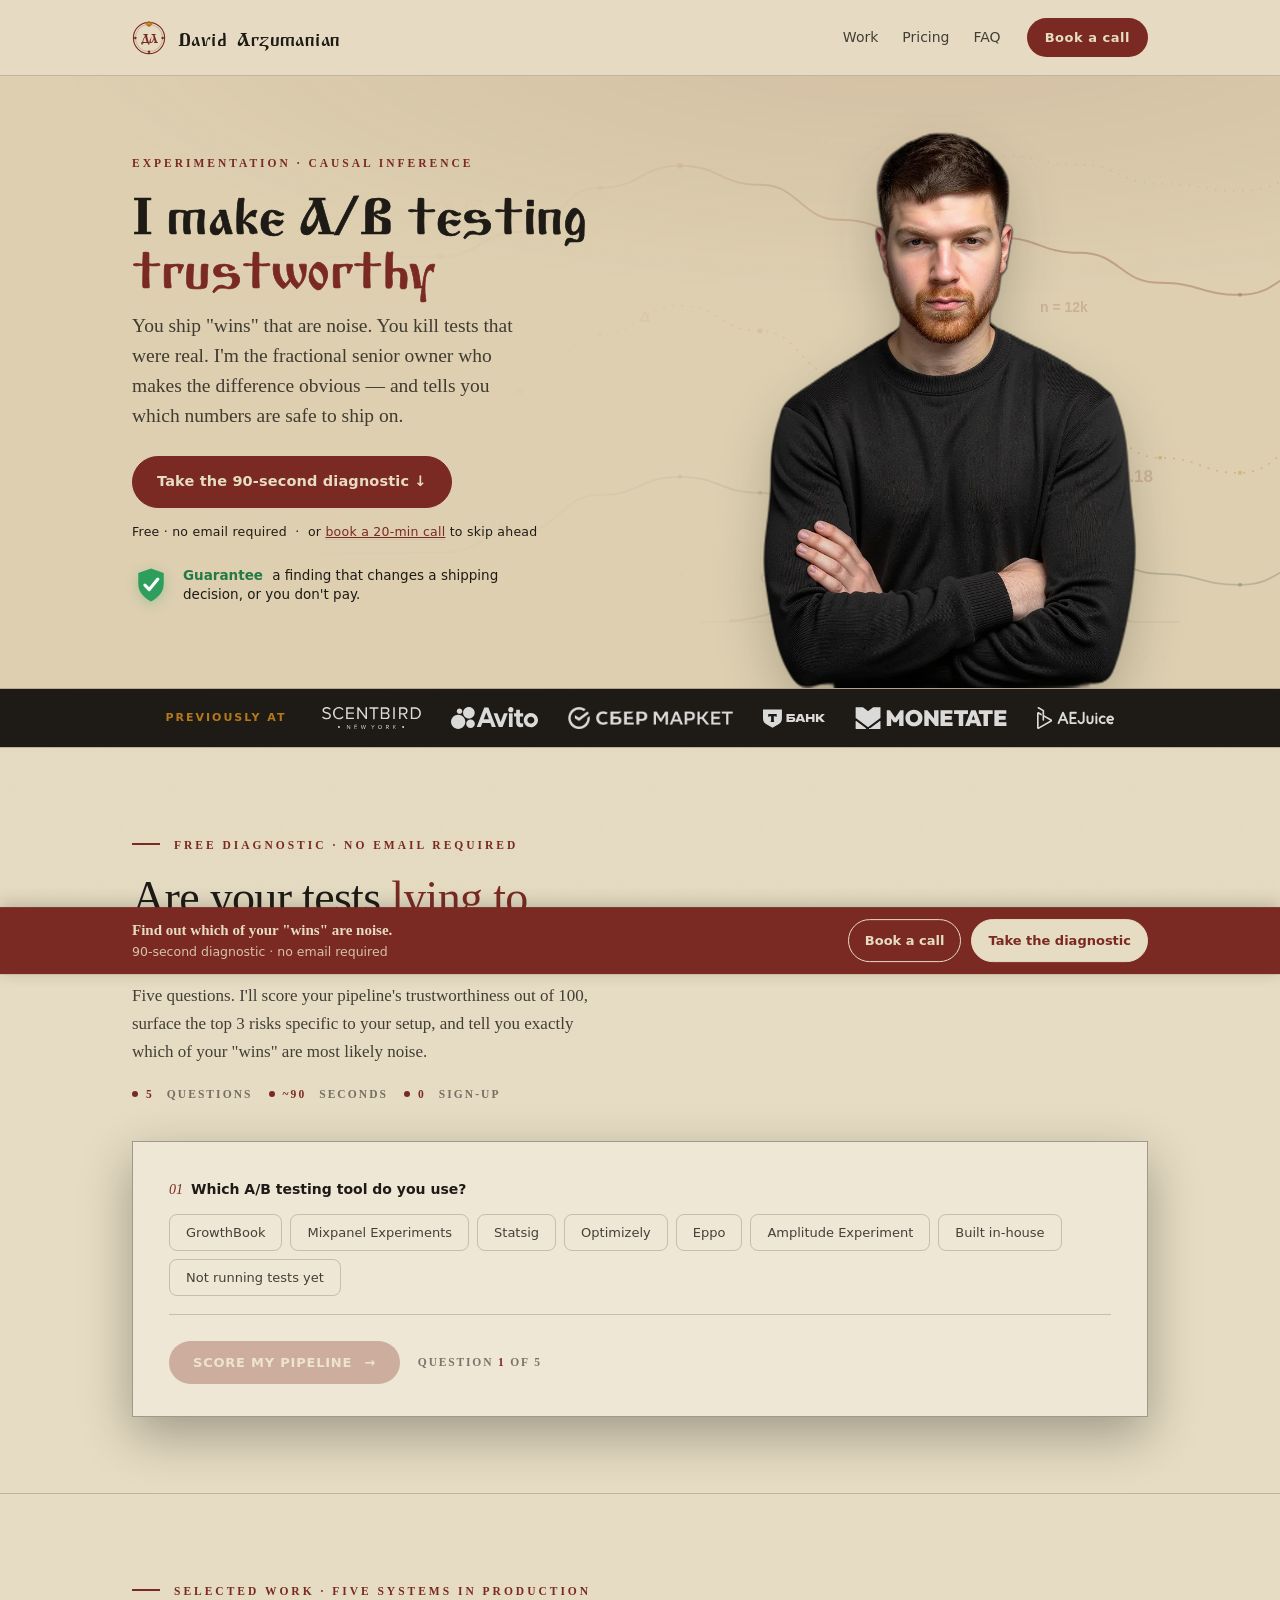
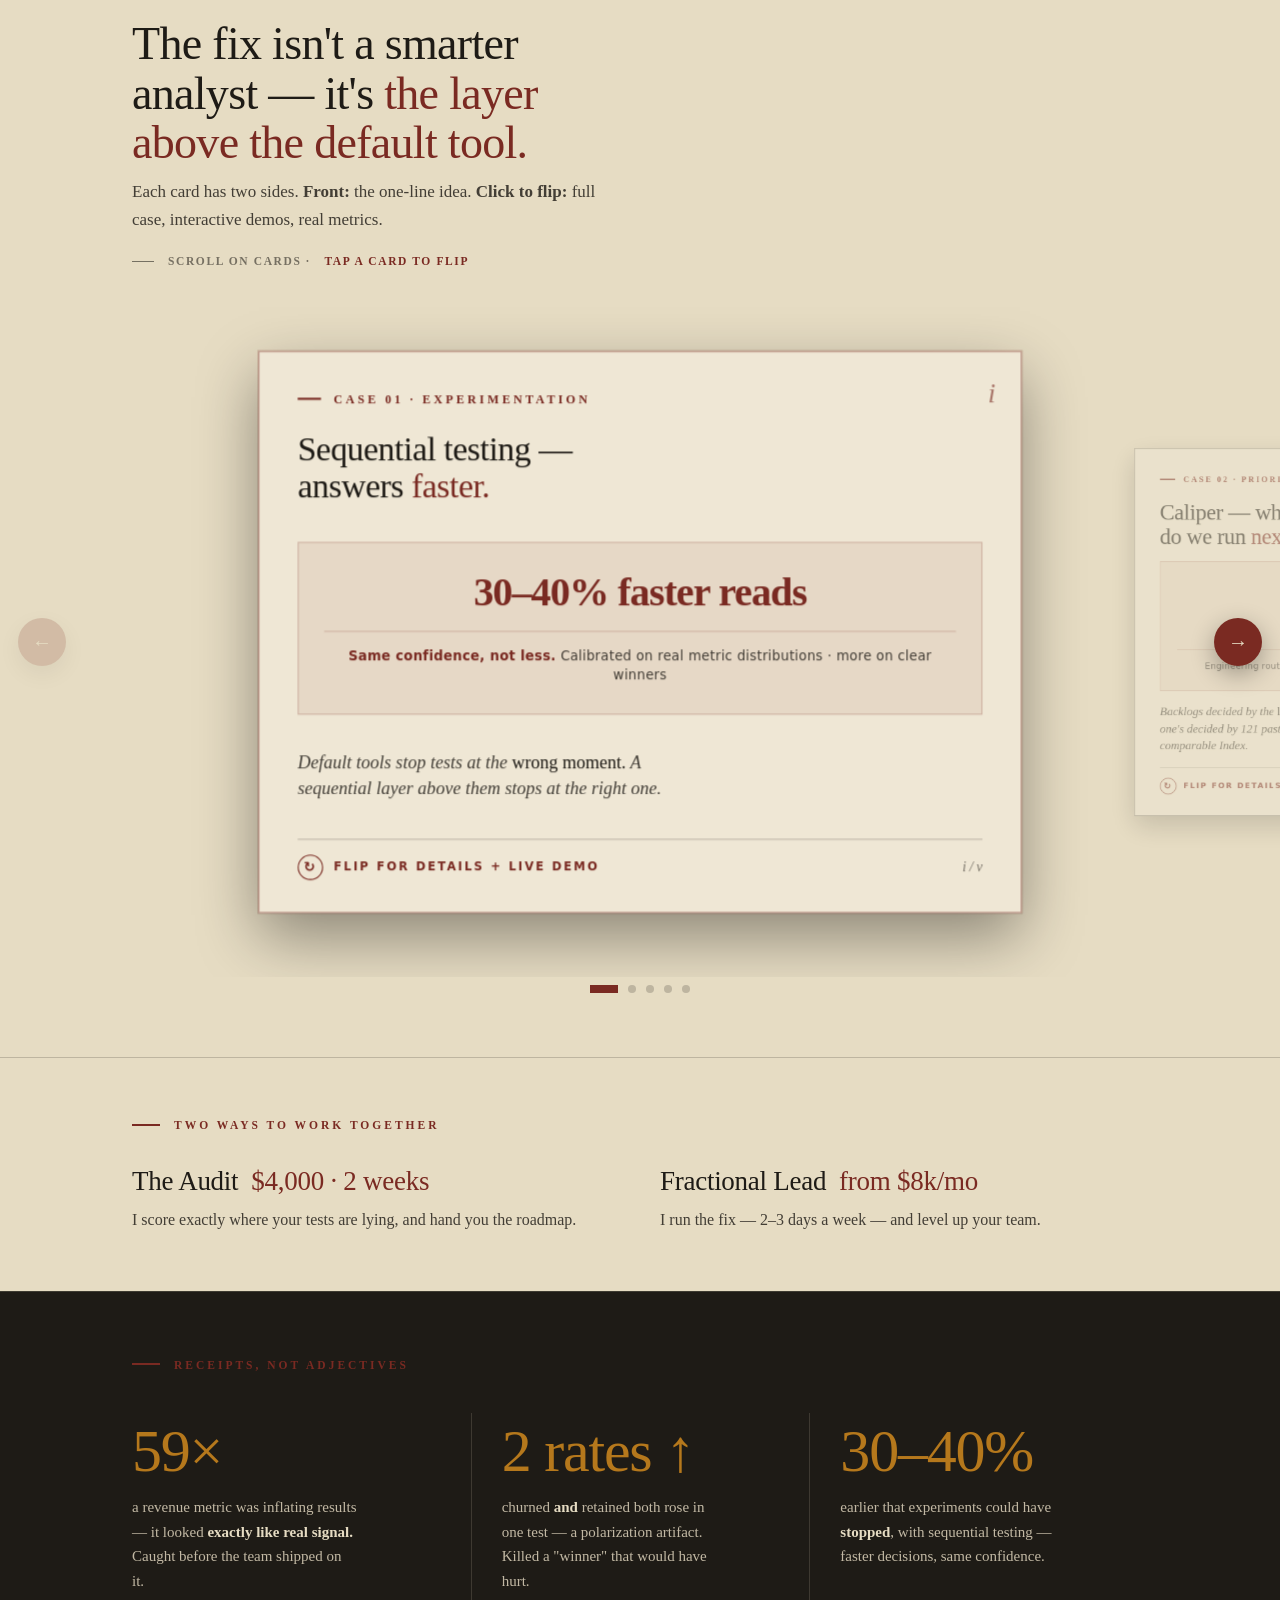
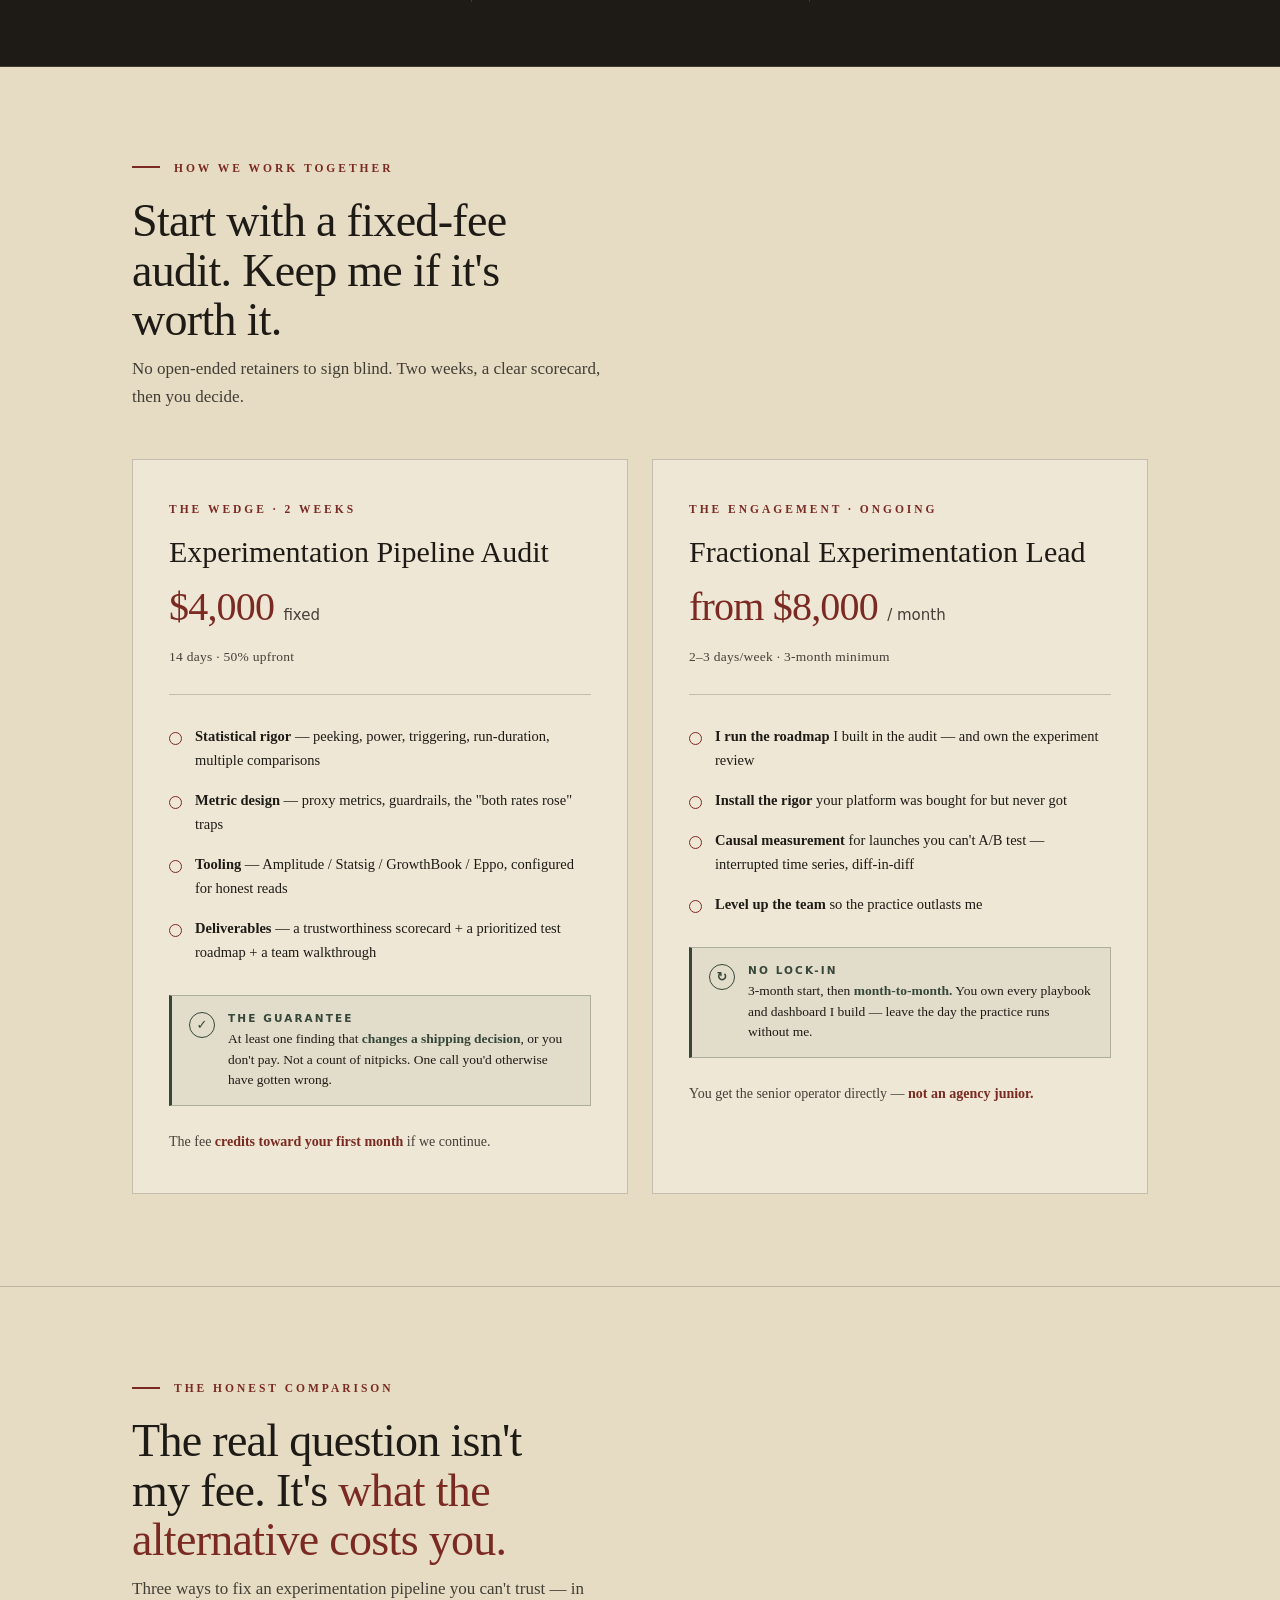
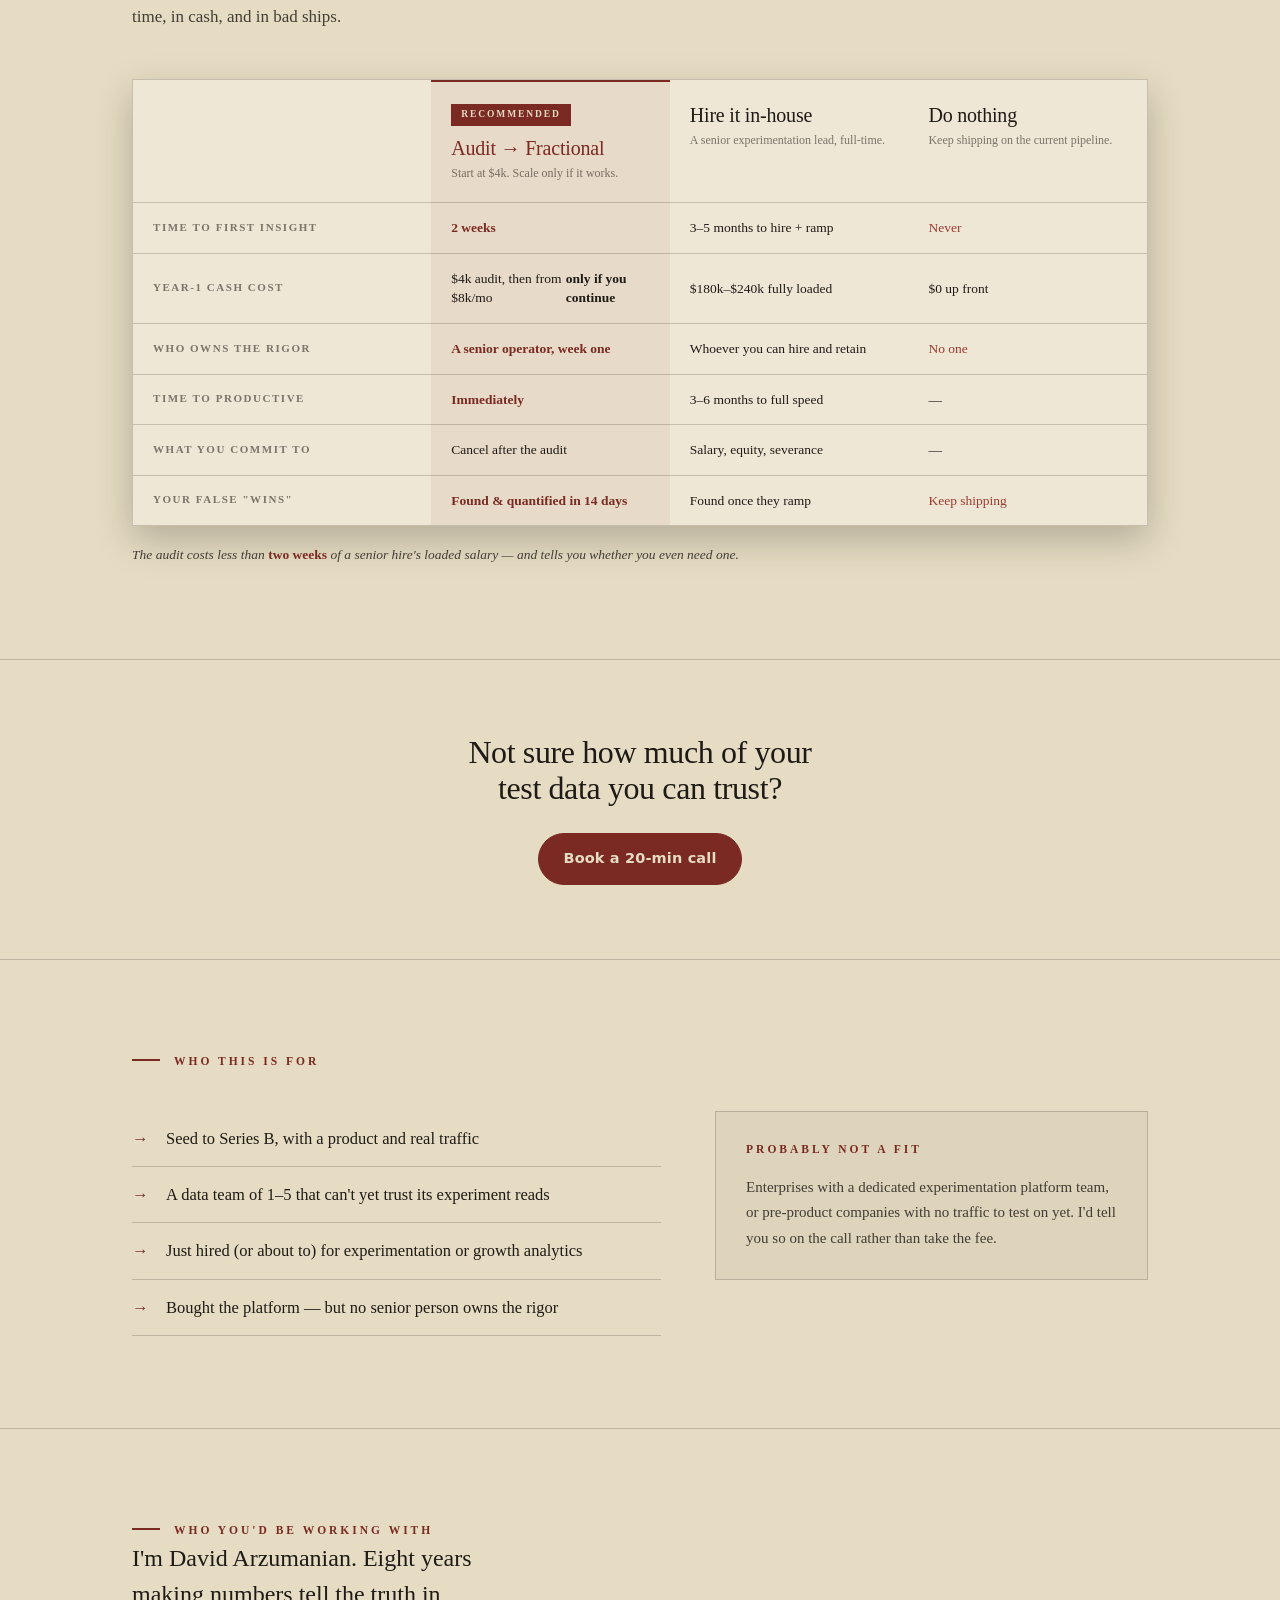
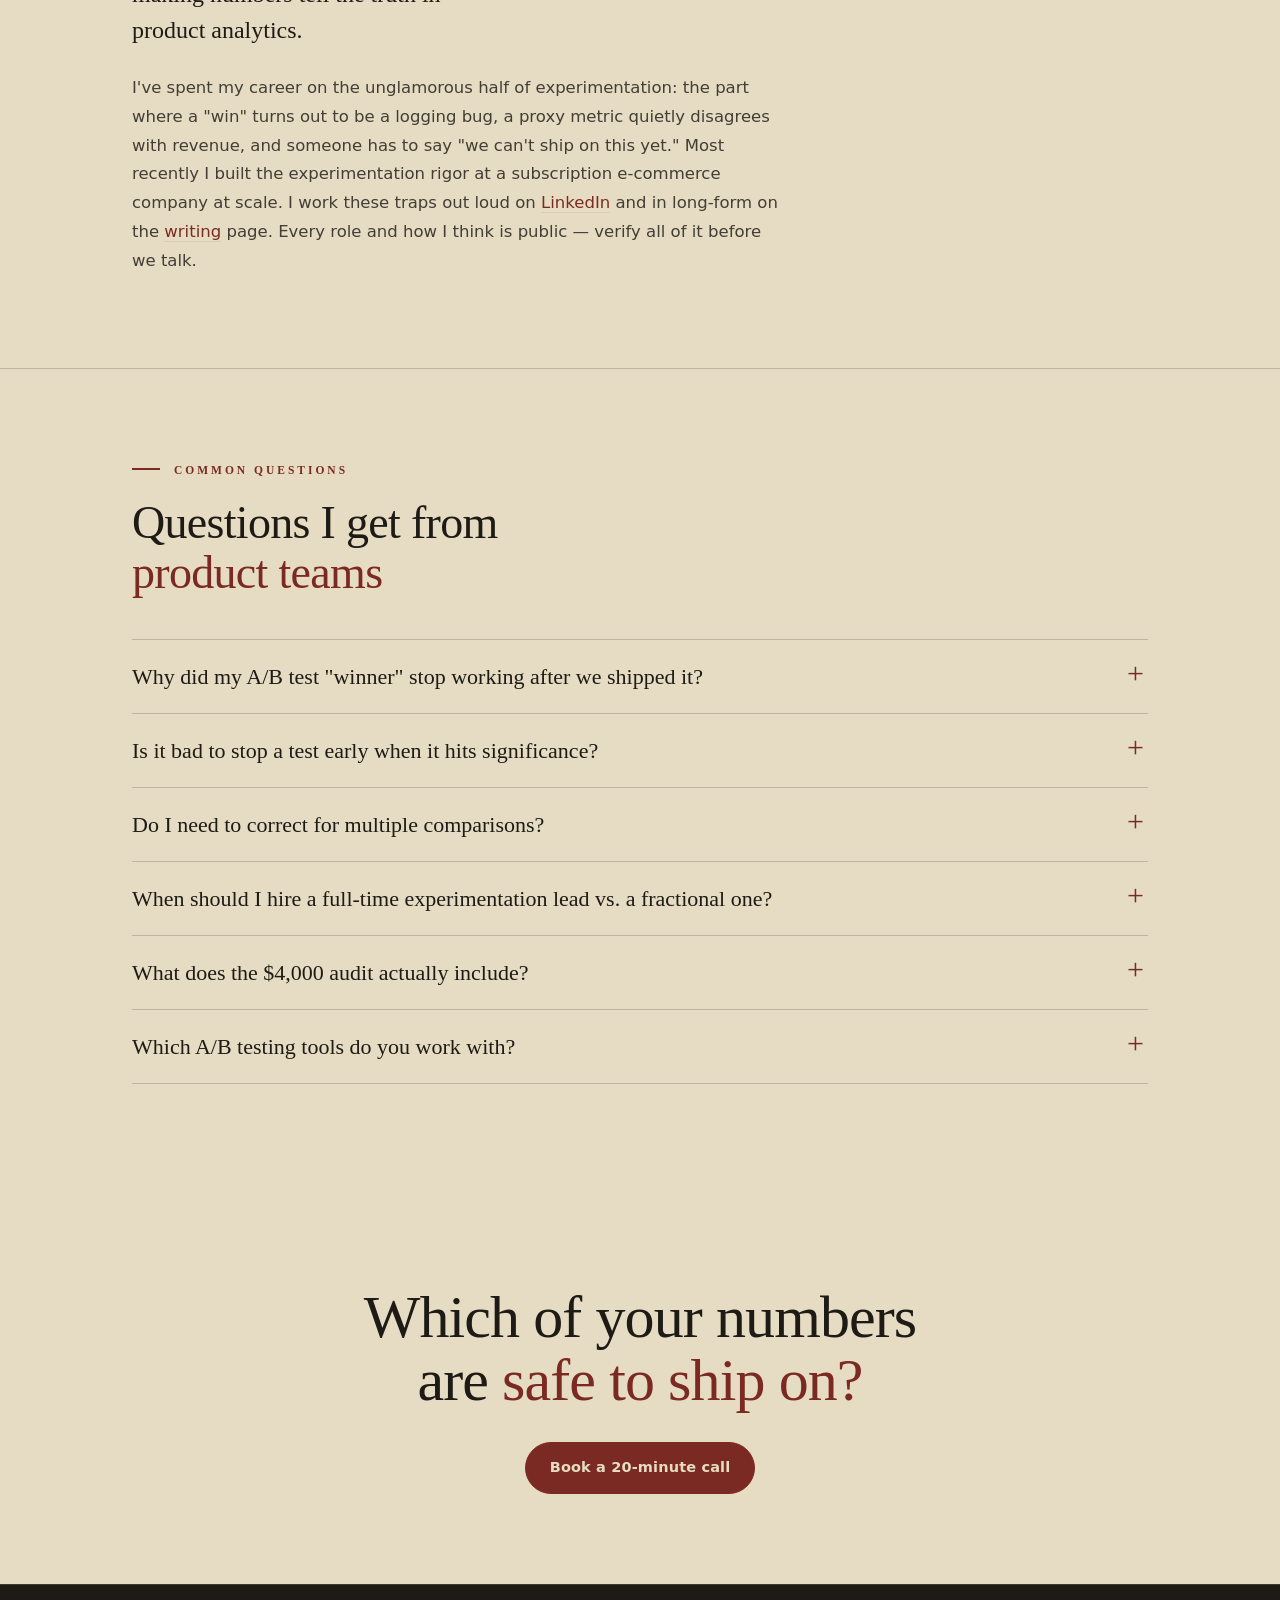
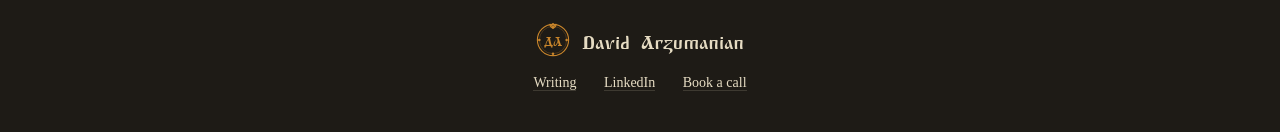
==== index.html @ 81a58731 "revise(hero): all 6 real company logos in the wall (Scentbird + AEJuice added, T-Bank cutout fixed) " ====
<!DOCTYPE html>
<html lang="en">
<head>
<meta charset="UTF-8">
<meta name="viewport" content="width=device-width, initial-scale=1.0">
<meta http-equiv="Content-Security-Policy" content="default-src 'self'; script-src 'self' 'unsafe-inline' https://assets.calendly.com; style-src 'self' 'unsafe-inline' https://fonts.googleapis.com https://assets.calendly.com; font-src 'self' https://fonts.gstatic.com; img-src 'self' data: https://assets.calendly.com; frame-src https://calendly.com https://assets.calendly.com; connect-src 'self' https://calendly.com https://*.calendly.com; base-uri 'self'; form-action 'self'">
<meta name="referrer" content="strict-origin-when-cross-origin">
<title>Experimentation & Causal Inference Lead — David Arzumanian</title>
<meta name="description" content="Fractional experimentation lead. I make A/B testing trustworthy for Seed–Series B product teams. Free 90-second pipeline diagnostic, $4k fixed-fee audit.">
<link rel="canonical" href="https://arzumaniandavid.com/">
<meta name="author" content="David Arzumanian">
<meta name="robots" content="index, follow, max-image-preview:large">
<meta name="keywords" content="fractional experimentation lead, A/B testing consultant, experimentation audit, causal inference, statistical rigor, peeking, sequential testing, Seed Series B">
<!-- Open Graph -->
<meta property="og:type" content="website">
<meta property="og:site_name" content="David Arzumanian">
<meta property="og:url" content="https://arzumaniandavid.com/">
<meta property="og:title" content="I make A/B testing trustworthy">
<meta property="og:description" content="Fractional experimentation and causal-inference lead for Seed–Series B teams. Free 90-second pipeline trustworthiness diagnostic, then a $4k fixed-fee audit.">
<meta property="og:image" content="https://arzumaniandavid.com/og-image.png">
<meta property="og:image:width" content="1200">
<meta property="og:image:height" content="630">
<meta property="og:image:alt" content="I make A/B testing trustworthy — David Arzumanian, fractional experimentation lead">
<!-- Twitter / X -->
<meta name="twitter:card" content="summary_large_image">
<meta name="twitter:title" content="I make A/B testing trustworthy">
<meta name="twitter:description" content="Fractional experimentation lead for Seed–Series B teams. Free 90-second diagnostic, $4k fixed-fee audit.">
<meta name="twitter:image" content="https://arzumaniandavid.com/og-image.png">
<!-- Structured data -->
<script type="application/ld+json">
{"@context":"https://schema.org","@type":"ProfessionalService","name":"David Arzumanian — Fractional Experimentation Lead","image":"https://arzumaniandavid.com/og-image.png","url":"https://arzumaniandavid.com/","description":"Fractional experimentation and causal-inference lead for Seed–Series B product teams. Makes A/B testing trustworthy: catches false wins, installs statistical rigor, speeds up decisions.","areaServed":"Remote, US time zones","founder":{"@type":"Person","name":"David Arzumanian","jobTitle":"Fractional Experimentation & Causal Inference Lead","url":"https://arzumaniandavid.com/","sameAs":["https://www.linkedin.com/in/dkarzumanian"]},"makesOffer":[{"@type":"Offer","name":"Experimentation Pipeline Audit","priceCurrency":"USD","price":"4000"},{"@type":"Offer","name":"Fractional Experimentation Lead","priceCurrency":"USD","price":"8000"}]}
</script>
<link rel="icon" type="image/svg+xml" href="/favicon.svg">
<link rel="icon" type="image/png" sizes="32x32" href="/favicon-32.png">
<link rel="apple-touch-icon" sizes="180x180" href="/apple-touch-icon.png">
<link rel="stylesheet" href="https://assets.calendly.com/assets/external/widget.css">
<link rel="preconnect" href="https://fonts.googleapis.com">
<link rel="preconnect" href="https://fonts.gstatic.com" crossorigin>
<link href="https://fonts.googleapis.com/css2?family=Ruslan+Display&family=PT+Serif:ital,wght@0,400;0,700;1,400;1,700&family=Inter:wght@400;500;600;700;800&display=swap" rel="stylesheet">
<!-- Display face = Ruslan Display (hero H1 + ДА mark only). Swap to Kazimir here when the Adobe kit lands. -->
<!-- ADOBE-FONTS-KIT -->

<style>
  /* Slavic display face for hero H1 + ДА mark — self-hosted (place the file at /fonts/) */
  @font-face{
    font-family:'Cyrillic Old';
    src:url('/fonts/cyrillic-old.woff2') format('woff2'),
        url('/fonts/cyrillic-old.otf') format('opentype');
    font-weight:400;font-style:normal;font-display:swap;
  }
  :root{
    /* ── Natural-dye brand tokens (Phase 1) ───────────────────────── */
    --parchment:#E6DCC3;   /* page bg (flax/linen) */
    --parchment-deep:#DDCFB0;
    --panel:#EFE7D5;       /* card surface */
    --oxblood:#7A2A22;     /* primary accent: CTAs, mark, emphasis */
    --iron:#1E1B16;        /* body text, dark sections */
    --ochre:#B5781C;       /* secondary highlight, big numbers, krin */
    --pine:#36473A;        /* positives: guarantee, ✓ lists */
    --line:rgba(30,27,22,.2);
    --line-strong:rgba(30,27,22,.38);
    --oxblood-soft:rgba(122,42,34,.08);

    /* ── Legacy vars remapped onto natural-dye (Phase 4). Default context is LIGHT
         (parchment page, panel cards, oxblood accent); dark bands (.proof, footer)
         re-override these locally below. ── */
    --burgundy:var(--parchment); --burgundy-2:var(--panel); --burgundy-3:var(--parchment-deep);
    --cream:var(--iron); --gold:var(--oxblood);
    --cream-dim:rgba(30,27,22,.82); --cream-meta:rgba(30,27,22,.56); --cream-faint:var(--line); --cream-soft:var(--line-strong);
    --gold-dim:var(--oxblood-soft);
    /* Type system: --display = the distinctive Slavic display face for hero H1 + ДА mark ONLY */
    --display:'Cyrillic Old','Ruslan Display','PT Serif',Georgia,serif;
    --serif:'PT Serif',Georgia,serif; --sans:'Inter',system-ui,sans-serif;
    --ease:cubic-bezier(.22,1,.36,1);
  }
  *{margin:0;padding:0;box-sizing:border-box}
  html{scroll-behavior:smooth}
  body{background:var(--parchment); color:var(--iron); font-family:var(--serif); -webkit-font-smoothing:antialiased; line-height:1.65; overflow-x:hidden;}
  /* paper grain — single inline data-URI, ~5% multiply, fixed (Phase 4) */
  body::before{content:""; position:fixed; inset:0; pointer-events:none; z-index:0; opacity:.05; mix-blend-mode:multiply;
    background-image:url("data:image/svg+xml,%3Csvg xmlns='http://www.w3.org/2000/svg' width='160' height='160'%3E%3Cfilter id='n'%3E%3CfeTurbulence type='fractalNoise' baseFrequency='0.85' numOctaves='2' stitchTiles='stitch'/%3E%3C/filter%3E%3Crect width='100%25' height='100%25' filter='url(%23n)'/%3E%3C/svg%3E");}
  .wrap{max-width:1080px;margin:0 auto;padding:0 32px;position:relative;z-index:2}
  .eyebrow{font-size:11.5px;font-weight:600;letter-spacing:.26em;text-transform:uppercase;color:var(--oxblood)}
  .eyebrow .bar{display:inline-block;width:28px;height:2px;background:var(--oxblood);vertical-align:middle;margin-right:14px;transform:translateY(-2px)}
  .gold{color:var(--gold)}
  .serif{font-family:var(--serif)}
  /* pletenka divider: centered ornament between two hairlines (accent only) */
  .ornline{display:flex;align-items:center;justify-content:center;gap:14px;margin:0 auto 30px;color:var(--oxblood)}
  .ornline .l{height:1px;width:56px;background:var(--line-strong)}

  /* ── ДА monogram (one mark: nav · hero · footer) ─────────────────
     ring + krin/pletenka are SVG; the ДА is webfont text layered on top.
     Per-instance ink via --logo-ink / --logo-krin (oxblood on light, ochre on dark). */
  .logo{position:relative;display:inline-block;width:var(--logo,34px);height:var(--logo,34px);flex:none}
  .logo svg{position:absolute;inset:0;width:100%;height:100%}
  .logo__glyph{position:absolute;inset:0;display:flex;align-items:center;justify-content:center;
    font-family:var(--display);font-weight:500;color:var(--logo-ink,#7A2A22);
    font-size:calc(var(--logo,34px) * .40);letter-spacing:-.04em;line-height:1;padding-top:.04em}

  header{position:sticky;top:0;z-index:30;backdrop-filter:blur(8px);background:linear-gradient(var(--burgundy),rgba(30,27,22,.78));border-bottom:1px solid var(--cream-faint)}
  .nav{max-width:1080px;margin:0 auto;padding:18px 32px;display:flex;align-items:center;justify-content:space-between}
  .mark{display:flex;align-items:center;gap:12px;font-family:var(--display);font-weight:400;font-size:20px;letter-spacing:.02em}
  .nav-right{display:flex;align-items:center;gap:26px}
  .nav-links{display:flex;align-items:center;gap:24px}
  .nav-links a{font-family:var(--sans);font-size:14px;font-weight:500;color:var(--iron);opacity:.82;text-decoration:none;transition:opacity .2s ease, color .2s ease}
  .nav-links a:hover{opacity:1;color:var(--oxblood)}
  .nav a.cta-mini{font-family:var(--sans);font-size:13px;font-weight:600;letter-spacing:.04em;color:var(--parchment);background:var(--oxblood);padding:9px 18px;border-radius:999px;text-decoration:none;transition:transform .2s ease, box-shadow .2s ease}
  .nav a.cta-mini:hover{transform:translateY(-1px);box-shadow:0 6px 22px rgba(122,42,34,.28)}

  /* hero — left-aligned copy + portrait at right (revision) */
  .hero{padding:52px 0 0;position:relative;z-index:1}
  .hero-grid{display:grid;grid-template-columns:1.32fr .9fr;gap:40px;align-items:stretch;min-height:540px}
  .hero-copy{text-align:left;align-self:center;padding:6px 0 56px}
  .hero h1{font-family:var(--display);font-weight:400;font-size:clamp(34px,4.6vw,54px);line-height:1.0;letter-spacing:.01em;margin:10px 0 0;-webkit-text-stroke:.7px currentColor}
  .hero h1 em{font-style:normal;color:var(--oxblood)}
  .hero .lead{font-size:clamp(17px,1.6vw,19.5px);max-width:42ch;margin:20px 0 24px;color:var(--cream-dim);font-weight:400;line-height:1.55}
  .hero .lead b{color:var(--iron);font-weight:600}
  .hero .ornline{justify-content:flex-start;margin:0 0 24px}
  .cta-row{display:flex;flex-wrap:wrap;gap:14px;margin:0;justify-content:flex-start}
  /* portrait at right — cutout over an abstract data-flow backdrop, grounded by a base shadow (no frame) */
  .hero-portrait{position:relative;align-self:end;display:flex;justify-content:center;align-items:flex-end}
  /* analytical motif spanning the hero — faint behind the text, fading IN toward the portrait;
     soft top/bottom fade so it dissolves into the band (no hard edges) */
  .hero-art{position:absolute;inset:0;width:100%;height:100%;z-index:0;pointer-events:none;opacity:.5;
    -webkit-mask-image:linear-gradient(to right, transparent 16%, rgba(0,0,0,.10) 46%, #000 80%), linear-gradient(to bottom, transparent 0%, #000 18%, #000 82%, transparent 100%);
    -webkit-mask-composite:source-in;
    mask-image:linear-gradient(to right, transparent 16%, rgba(0,0,0,.10) 46%, #000 80%), linear-gradient(to bottom, transparent 0%, #000 18%, #000 82%, transparent 100%);
    mask-composite:intersect}
  .hero-portrait picture{position:relative;z-index:1;display:block}
  .hero-portrait img{display:block;width:100%;max-width:380px;height:auto;filter:drop-shadow(0 24px 26px rgba(30,27,22,.22))}
  /* rounded buttons (revision: rounded reads friendlier than square) */
  .btn{display:inline-flex;align-items:center;gap:8px;font-family:var(--sans);font-weight:600;font-size:14.5px;letter-spacing:.01em;text-decoration:none;padding:13px 24px;border:1.5px solid var(--oxblood);border-radius:999px;transition:transform .2s ease, box-shadow .2s ease, background .2s ease}
  .btn-primary{background:var(--oxblood);color:var(--parchment)}
  .btn-primary:hover{transform:translateY(-2px);background:#681F18;box-shadow:0 10px 28px rgba(122,42,34,.26)}
  .btn-ghost{background:transparent;color:var(--oxblood)}
  .btn-ghost:hover{background:var(--oxblood-soft)}
  /* hero microcopy + risk-reversal guarantee badge */
  .micro{font-family:var(--sans);font-size:12.5px;letter-spacing:.02em;color:var(--iron);opacity:.66;margin-top:14px}
  .micro a{color:var(--oxblood);border-bottom:1px solid var(--oxblood-soft)}
  .micro a:hover{border-color:var(--oxblood)}
  /* risk-reversal guarantee — a simple green shield "seal" beside the copy (positive vibe) */
  .guarantee{display:inline-flex;align-items:center;gap:13px;margin-top:24px;font-family:var(--sans);font-size:13.5px;line-height:1.42;color:var(--iron);max-width:46ch}
  .guarantee .shield{flex:none;width:38px;height:38px;display:grid;place-items:center;filter:drop-shadow(0 3px 6px rgba(46,158,92,.30))}
  .guarantee .shield svg{width:38px;height:38px;display:block}
  .guarantee .guarantee-txt b{color:#247A45;font-weight:700;margin-right:5px}
  /* "previously at" logo strip — companies David has worked for, one line on the dark band */
  .proofstrip{background:var(--iron);color:var(--parchment);padding:18px 0;position:relative;z-index:1}
  .proofstrip .wrap{max-width:1240px;display:flex;flex-wrap:nowrap;gap:0 30px;align-items:center;justify-content:center}
  .pl-label{font-family:var(--sans);font-size:11px;font-weight:600;letter-spacing:.18em;text-transform:uppercase;color:var(--ochre);white-space:nowrap;margin-right:6px}
  .pl-logo{height:22px;width:auto;flex:none;filter:brightness(0) invert(1);opacity:.84}
  .pl-wordmark{font-family:var(--serif);font-size:19px;font-weight:700;color:rgba(230,220,195,.86);letter-spacing:.005em;white-space:nowrap}
  /* sticky CTA bar — slides up after ~620px; ghost text MUST stay parchment */
  .stickybar{position:fixed;left:0;right:0;bottom:0;z-index:60;background:var(--oxblood);color:var(--parchment);box-shadow:0 -3px 16px rgba(30,27,22,.22);transform:translateY(110%);transition:transform .3s ease}
  .stickybar.show{transform:translateY(0)}
  .stickybar .wrap{display:flex;align-items:center;justify-content:space-between;gap:14px;padding-top:11px;padding-bottom:11px}
  .stickybar .msg{font-family:var(--serif);font-size:15px;font-weight:700;color:var(--parchment)}
  .stickybar .msg span{font-family:var(--sans);font-weight:400;font-size:12.5px;opacity:.85;display:block}
  .stickybar .acts{display:flex;gap:10px;flex:none}
  .stickybar .acts a{font-family:var(--sans);font-size:13px;font-weight:600;padding:10px 16px;border-radius:999px;border:1.5px solid var(--parchment);color:var(--parchment);white-space:nowrap;text-decoration:none}
  .stickybar .acts a.solid{background:var(--parchment);color:var(--oxblood)}
  .avail{font-size:13.5px;color:var(--cream-dim);letter-spacing:.02em}
  .avail .dot{display:inline-block;width:7px;height:7px;border-radius:50%;background:var(--oxblood);margin-right:9px;box-shadow:0 0 0 0 rgba(122,42,34,.6);animation:pulse 2.6s infinite}
  @keyframes pulse{0%{box-shadow:0 0 0 0 rgba(122,42,34,.5)}70%{box-shadow:0 0 0 8px rgba(122,42,34,0)}100%{box-shadow:0 0 0 0 rgba(122,42,34,0)}}

  /* DIAGNOSTIC */
  .diagnostic{padding:88px 0 76px;border-top:1px solid var(--cream-faint);position:relative}
  .diag-meta{margin-top:18px;display:inline-flex;align-items:center;gap:16px;font-size:11.5px;letter-spacing:.18em;text-transform:uppercase;color:var(--cream-meta);font-weight:600}
  .diag-meta span{display:inline-flex;align-items:center;gap:8px}
  .diag-meta span::before{content:"";display:inline-block;width:6px;height:6px;border-radius:50%;background:var(--gold)}
  .diag-meta strong{color:var(--gold);font-weight:700}
  .diag-panel{margin-top:36px;background:var(--burgundy-2);border:1.5px solid var(--cream-soft);border-radius:0;padding:32px 36px;box-shadow:0 18px 48px rgba(0,0,0,.30)}
  .diag-q{
    overflow:hidden; max-height:0; opacity:0; padding:0;
    border-bottom:1px solid transparent;
    transition: max-height .55s cubic-bezier(.22,1,.36,1),
                opacity .4s ease .12s,
                padding .55s cubic-bezier(.22,1,.36,1),
                border-color .55s ease;
  }
  .diag-q.is-visible{
    max-height:640px; opacity:1; padding:18px 0;
    border-bottom-color:var(--cream-faint);
  }
  .diag-q.is-visible:first-child{padding-top:6px}
  .diag-q.is-visible:last-of-type{border-bottom-color:transparent}

  /* Collapsed state — after answer, question shrinks to compact 1-row summary */
  .diag-q-collapsed{display:none}
  .diag-q.is-answered .diag-q-label,
  .diag-q.is-answered .diag-options,
  .diag-q.is-answered .diag-slider-wrap{display:none}
  .diag-q.is-answered .diag-q-collapsed{
    display:flex; align-items:center; gap:14px;
  }
  .diag-q.is-visible.is-answered{
    max-height:80px; padding:14px 0;
    transition: max-height .55s cubic-bezier(.22,1,.36,1),
                padding .55s cubic-bezier(.22,1,.36,1),
                border-color .55s ease;
  }
  .diag-q-collapsed-num{
    color:var(--gold); font-family:var(--serif); font-style:italic;
    font-weight:500; font-size:17px; letter-spacing:-.01em;
    flex-shrink:0;
  }
  .diag-q-collapsed-label{
    color:var(--cream-dim); font-size:13.5px; font-weight:500;
    flex-shrink:0;
  }
  .diag-q-collapsed-val{
    margin-left:auto; color:var(--cream); font-weight:600; font-size:13px;
    padding:5px 12px;
    background:rgba(122,42,34,.10);
    border:1px solid rgba(122,42,34,.22);
    border-radius:0;
    line-height:1.4;
  }
  .diag-q-collapsed-change{
    font-family:var(--sans); font-size:10px; font-weight:600;
    letter-spacing:.14em; text-transform:uppercase;
    background:transparent; border:0; padding:5px 0;
    color:var(--cream-meta); cursor:pointer;
    border-bottom:1px solid transparent;
    transition:color .2s, border-color .2s;
    flex-shrink:0;
  }
  .diag-q-collapsed-change:hover{
    color:var(--gold); border-bottom-color:var(--gold);
  }
  .diag-q-label{font-family:var(--sans);font-size:14px;font-weight:600;color:var(--cream);margin-bottom:14px;line-height:1.4}
  .diag-q-label .num{color:var(--gold);font-family:var(--serif);font-style:italic;font-weight:500;margin-right:8px}
  .diag-options{display:flex;flex-wrap:wrap;gap:8px}
  .diag-options-stacked{flex-direction:column;gap:8px}
  .diag-opt{background:transparent;border:1.5px solid var(--cream-faint);color:var(--cream-dim);padding:10px 16px;border-radius:8px;font-family:var(--sans);font-size:13px;font-weight:500;cursor:pointer;text-align:left;transition:all .2s ease}
  .diag-options-stacked .diag-opt{border-radius:8px;padding:13px 18px;line-height:1.5}
  .diag-opt strong{color:var(--cream);font-weight:600;margin-right:4px}
  .diag-opt:hover{border-color:var(--gold);color:var(--cream)}
  .diag-opt.is-selected{background:var(--gold);color:var(--burgundy);border-color:var(--gold);font-weight:600}
  .diag-opt.is-selected strong{color:var(--burgundy)}
  .diag-slider-wrap{display:flex;align-items:center;gap:20px;padding:6px 0}
  .diag-slider{flex:1;-webkit-appearance:none;appearance:none;height:4px;background:var(--cream-faint);border-radius:0;outline:none;cursor:pointer}
  .diag-slider::-webkit-slider-thumb{-webkit-appearance:none;appearance:none;width:16px;height:16px;border-radius:50%;background:var(--gold);border:2px solid var(--burgundy-2);cursor:pointer}
  .diag-slider::-moz-range-thumb{width:16px;height:16px;border-radius:50%;background:var(--gold);border:2px solid var(--burgundy-2);cursor:pointer}
  .diag-slider-val{font-family:var(--serif);font-style:italic;font-size:17px;color:var(--gold);font-weight:500;min-width:110px;letter-spacing:-.01em}
  .diag-foot{margin-top:22px;display:flex;align-items:center;gap:18px;flex-wrap:wrap}
  .diag-submit{background:var(--gold);color:var(--burgundy);font-family:var(--sans);font-size:13px;font-weight:700;letter-spacing:.06em;text-transform:uppercase;padding:14px 24px;border:0;border-radius:999px;cursor:pointer;display:inline-flex;align-items:center;gap:12px;transition:all .2s ease}
  .diag-submit:hover:not(:disabled){transform:translateY(-1px);box-shadow:0 10px 30px rgba(122,42,34,.32)}
  .diag-submit:disabled{opacity:.30;cursor:not-allowed}
  .diag-progress{font-size:11.5px;letter-spacing:.16em;text-transform:uppercase;color:var(--cream-meta);font-weight:600}
  .diag-progress strong{color:var(--gold);font-weight:700}
  .diag-result{margin-top:32px;background:var(--burgundy-3);border:1.5px solid rgba(122,42,34,.36);border-radius:0;padding:30px 32px;box-shadow:0 22px 56px rgba(0,0,0,.40), 0 0 0 1px rgba(122,42,34,.22);display:none;animation:fadeUp .5s var(--ease) backwards}
  .diag-result.is-shown{display:block}
  @keyframes fadeUp{from{opacity:0;transform:translateY(14px)}to{opacity:1;transform:none}}
  .diag-result-head{text-align:center;padding-bottom:24px;margin-bottom:24px;border-bottom:1px solid var(--cream-faint)}
  .diag-result-eyebrow{font-size:11px;font-weight:700;letter-spacing:.26em;text-transform:uppercase;color:var(--gold);margin-bottom:14px}
  .diag-score-display{display:inline-flex;align-items:baseline;gap:8px;font-family:var(--serif);font-style:italic;font-weight:500}
  .diag-score-num{font-size:clamp(60px,9vw,88px);color:var(--gold);letter-spacing:-.04em;line-height:1}
  .diag-score-out{font-size:26px;color:var(--cream-meta);font-style:italic}
  .diag-verdict{margin-top:12px;font-family:var(--serif);font-size:17px;color:var(--cream);line-height:1.4}
  .diag-verdict-tag{display:inline-block;font-family:var(--sans);font-size:11px;font-weight:700;letter-spacing:.18em;text-transform:uppercase;padding:5px 12px;border-radius:0;margin-bottom:8px}
  .diag-verdict-tag.solid{background:rgba(95,175,108,.18);color:#36473A}
  .diag-verdict-tag.good{background:rgba(122,42,34,.16);color:var(--gold)}
  .diag-verdict-tag.warn{background:rgba(232,166,64,.18);color:#B5781C}
  .diag-verdict-tag.critical{background:rgba(212,84,84,.22);color:#9B3B30}
  .diag-risks-label{font-size:11px;font-weight:700;letter-spacing:.26em;text-transform:uppercase;color:var(--gold);margin-bottom:18px}
  .diag-risk{padding:16px 0 18px 36px;position:relative;border-bottom:1px solid var(--cream-faint)}
  .diag-risk:last-child{border-bottom:0;padding-bottom:6px}
  .diag-risk-num{position:absolute;left:0;top:14px;font-family:var(--serif);font-style:italic;font-weight:500;font-size:24px;color:var(--gold);letter-spacing:-.02em;line-height:1}
  .diag-risk-title{font-family:var(--serif);font-size:17px;font-weight:500;color:var(--cream);margin-bottom:6px;line-height:1.3}
  .diag-risk-desc{font-size:14px;line-height:1.65;color:var(--cream-dim)}
  .diag-risk-desc em{color:var(--gold);font-style:italic}
  .diag-risk-desc strong{color:var(--cream);font-weight:600}
  .diag-cta{margin-top:28px;padding-top:24px;border-top:1px solid var(--cream-faint);text-align:center}
  .diag-cta-headline{font-family:var(--serif);font-size:20px;font-weight:500;color:var(--cream);margin-bottom:8px;letter-spacing:-.01em}
  .diag-cta-headline em{font-style:italic;color:var(--gold)}
  .diag-cta-sub{font-size:14px;color:var(--cream-dim);margin-bottom:20px}
  .diag-cta-row{display:inline-flex;gap:12px;flex-wrap:wrap;justify-content:center}
  .diag-cta-row .btn-primary,.diag-cta-row .btn-ghost{padding:13px 22px;font-size:13px}
  .diag-email-wrap{margin-top:18px;display:none}
  .diag-email-wrap.is-shown{display:block;animation:fadeUp .35s var(--ease) backwards}
  .diag-email-form{display:inline-flex;gap:6px;align-items:center;background:var(--burgundy-2);border:1px solid var(--cream-faint);border-radius:0;padding:4px 4px 4px 18px}
  .diag-email-form input{background:transparent;border:0;outline:none;color:var(--cream);font-family:var(--sans);font-size:13.5px;min-width:240px;padding:8px 0}
  .diag-email-form input::placeholder{color:var(--cream-meta)}
  .diag-email-form button{background:var(--gold);color:var(--burgundy);border:0;border-radius:8px;padding:10px 18px;font-family:var(--sans);font-size:12.5px;font-weight:700;letter-spacing:.04em;cursor:pointer}
  .diag-email-success{margin-top:14px;color:var(--gold);font-size:14px;font-style:italic;display:none}
  .diag-email-success.is-shown{display:block}

  /* ════════════════ SHOWCASE — FLIP CARDS ════════════════ */
  .showcase{padding:88px 0 64px;position:relative;border-top:1px solid var(--cream-faint);overflow:hidden}
  .showcase-head{margin-bottom:8px}
  .showcase-sub{color:var(--cream-dim);max-width:62ch;font-size:16.5px;margin-top:8px}
  .showcase-sub b{color:var(--cream);font-weight:600}
  .showcase-hint{margin-top:18px;font-size:11.5px;letter-spacing:.14em;text-transform:uppercase;color:var(--cream-meta);display:inline-flex;align-items:center;gap:14px;font-weight:600}
  .showcase-hint::before{content:"";display:inline-block;width:22px;height:1px;background:var(--cream-meta)}
  .showcase-hint b{color:var(--gold);font-weight:700}

  .showcase-track-wrap{position:relative;margin-top:36px}
  .showcase-track{
    display:flex;gap:24px;
    padding:60px calc(50% - 360px) 80px;
    overflow-x:auto;overflow-y:hidden;
    scrollbar-width:none;-ms-overflow-style:none;
    cursor:grab;user-select:none;
    perspective:2000px;  /* 3D space for flips */
  }
  .showcase-track::-webkit-scrollbar{display:none}
  .showcase-track.is-dragging{cursor:grabbing}

  .showcase-arrow{position:absolute;top:50%;transform:translateY(-50%);z-index:6;width:48px;height:48px;border-radius:50%;background:var(--gold);border:0;color:var(--burgundy);font-family:var(--serif);font-size:20px;font-weight:500;display:grid;place-items:center;cursor:pointer;box-shadow:0 8px 24px rgba(0,0,0,.32);transition:transform .2s ease, opacity .25s ease, box-shadow .2s ease}
  .showcase-arrow:hover:not(:disabled){transform:translateY(-50%) scale(1.08);box-shadow:0 12px 32px rgba(122,42,34,.42)}
  .showcase-arrow:disabled{opacity:.18;cursor:not-allowed;pointer-events:none}
  .showcase-arrow-prev{left:18px}
  .showcase-arrow-next{right:18px}

  /* The card is just an outer frame for layout/magnification */
  .proj-card{
    flex:0 0 720px; width:720px;
    min-height:480px;
    background:transparent; border:0; padding:0;
    transform-origin:center;
    will-change:transform, opacity;
    position:relative;
    perspective:2000px;
  }

  /* The inner element is what flips */
  .proj-card-inner{
    position:relative;
    width:100%;
    height:100%;
    min-height:480px;
    display:grid;                 /* stack both faces in one cell → card grows to fit the taller face */
    transform-style:preserve-3d;
    transition:transform .85s cubic-bezier(.22,1,.36,1);
  }
  .proj-card.is-flipped .proj-card-inner{
    transform:rotateY(180deg);
  }

  /* Both faces share base styling — grid-stacked (not absolute) so content can never overflow the border */
  .proj-card-front, .proj-card-back{
    grid-area:1 / 1;
    position:relative;
    width:100%; min-height:480px;
    background:var(--burgundy-2);
    border:1.5px solid var(--cream-soft);
    border-radius:0;
    box-shadow:0 14px 36px rgba(0,0,0,.30);
    -webkit-backface-visibility:hidden;
    backface-visibility:hidden;
    transition:border-color .35s ease, box-shadow .35s ease;
  }
  .proj-card.is-active .proj-card-front,
  .proj-card.is-active .proj-card-back{
    border-color:rgba(122,42,34,.42);
    box-shadow:0 22px 56px rgba(0,0,0,.40), 0 0 0 1px rgba(122,42,34,.22);
  }
  .proj-card-back{transform:rotateY(180deg)}

  /* folio in corner — appears on both faces */
  .proj-card-front::after,
  .proj-card-back::after{
    content:attr(data-roman);
    position:absolute; top:18px; right:24px;
    font-family:var(--serif); font-style:italic; font-weight:500;
    font-size:26px; color:var(--gold); opacity:.32;
    letter-spacing:-.02em; transition:opacity .35s ease;
    pointer-events:none;
  }
  .proj-card.is-active .proj-card-front::after,
  .proj-card.is-active .proj-card-back::after{opacity:.6}

  /* ─── FRONT (simplified) ─── */
  .proj-card-front{
    padding:36px 36px 30px;
    display:flex; flex-direction:column; gap:18px;
    cursor:pointer;
  }
  .proj-front-tag{
    font-size:11.5px; font-weight:700; letter-spacing:.26em;
    text-transform:uppercase; color:var(--gold);
    display:inline-flex; align-items:center; gap:12px; line-height:1.4;
  }
  .proj-front-tag::before{content:"";display:inline-block;width:22px;height:2px;background:var(--gold);flex-shrink:0}
  .proj-front-title{
    font-family:var(--serif); font-weight:500;
    font-size:32px; line-height:1.1; letter-spacing:-.015em;
    color:var(--cream); margin-top:4px;
    max-width:18ch;
  }
  .proj-front-title em{font-style:normal; color:var(--gold); font-weight:500}

  .proj-front-bignum{
    margin:auto 0;
    padding:26px 24px;
    background:rgba(122,42,34,.08);
    border:1px solid rgba(122,42,34,.22);
    border-radius:0;
    text-align:center;
  }
  .proj-front-bignum-v{
    font-family:var(--serif); font-style:normal; font-weight:600;
    font-size:38px; color:var(--gold);
    line-height:1.1; letter-spacing:-.025em;
    max-width:18ch; margin:0 auto;
  }
  .proj-front-bignum-k{
    margin-top:8px;
    font-family:var(--sans); font-size:10.5px; font-weight:600;
    letter-spacing:.22em; text-transform:uppercase;
    color:var(--cream-meta);
  }
  .proj-front-bignum-sub{
    margin-top:16px; padding-top:14px;
    border-top:1px solid rgba(122,42,34,.22);
    font-family:var(--sans); font-size:12.5px; font-weight:500;
    color:var(--cream-dim); line-height:1.45;
    letter-spacing:.02em;
  }
  .proj-front-bignum-sub b{color:var(--gold); font-weight:700}

  .proj-front-oneliner{
    font-family:var(--serif); font-size:17px; line-height:1.45;
    color:var(--cream-dim); font-style:italic;
    max-width:46ch;
  }
  .proj-front-oneliner b{color:var(--cream); font-weight:500; font-style:normal}

  .proj-flip-hint{
    margin-top:auto;
    padding-top:14px;
    border-top:1px solid var(--cream-faint);
    display:flex; justify-content:space-between; align-items:center;
  }
  .proj-flip-hint-text{
    font-family:var(--sans); font-size:11px; font-weight:700;
    letter-spacing:.18em; text-transform:uppercase;
    color:var(--gold);
    display:inline-flex; align-items:center; gap:10px;
  }
  .proj-flip-hint-text .flip-icon{
    display:inline-grid; place-items:center;
    width:24px; height:24px; border-radius:50%;
    border:1.5px solid var(--gold);
    font-size:13px;
  }
  .proj-flip-hint-roman{
    font-family:var(--serif); font-style:italic;
    font-size:13px; color:var(--cream-meta);
    letter-spacing:-.01em;
  }

  /* ─── BACK (details + interactive) ─── */
  .proj-card-back{
    padding:28px;
    display:grid; grid-template-columns:320px 1fr; gap:24px;
  }
  .proj-card-back-arrow{
    position:absolute; top:18px; left:22px;
    background:transparent; border:0; padding:6px 10px 6px 6px;
    color:var(--gold); font-family:var(--sans);
    font-size:11px; font-weight:700;
    letter-spacing:.16em; text-transform:uppercase;
    cursor:pointer;
    display:inline-flex; align-items:center; gap:8px;
    border-radius:0;
    transition:color .2s, background .2s;
    z-index:3;
  }
  .proj-card-back-arrow:hover{color:var(--cream); background:rgba(30,27,22,.05)}
  .proj-card-back-arrow .arrow{font-size:14px}

  /* hint at bottom of back face — teaches "second click flips back" */
  .proj-card-back-hint{
    position:absolute; bottom:14px; right:28px;
    font-family:var(--sans); font-size:9.5px; font-weight:600;
    letter-spacing:.18em; text-transform:uppercase;
    color:var(--cream-meta);
    pointer-events:none;
    opacity:0;
    transition:opacity .4s ease;
    z-index:2;
  }
  .proj-card.is-flipped .proj-card-back-hint{
    opacity:.7;
    transition-delay:.5s;
  }

  /* teaching flip animation — slightly faster transition for the demo */
  .proj-card.is-teaching .proj-card-inner{
    transition:transform .65s cubic-bezier(.22,1,.36,1);
  }

  .proj-content{display:flex; flex-direction:column; gap:14px; padding:24px 0 0 6px}
  .proj-tag{font-size:11px; font-weight:700; letter-spacing:.26em; text-transform:uppercase; color:var(--gold); display:inline-flex; align-items:center; gap:12px; line-height:1.4}
  .proj-tag::before{content:""; display:inline-block; width:22px; height:2px; background:var(--gold); flex-shrink:0}
  .proj-title{font-family:var(--serif); font-weight:500; font-size:24px; line-height:1.12; letter-spacing:-.015em; color:var(--cream); margin-top:2px}
  .proj-title em{font-style:italic; color:var(--gold); font-weight:500}
  .proj-desc{font-size:13.5px; line-height:1.6; color:var(--cream-dim); margin-top:4px}
  .proj-desc em{color:var(--gold); font-style:italic; font-weight:500}
  .proj-metrics{display:grid; grid-template-columns:1fr 1fr; gap:8px; margin-top:auto; padding-top:14px; border-top:1px solid var(--cream-faint)}
  .proj-metric{background:rgba(30,27,22,.04); border-left:2px solid var(--gold); padding:8px 11px}
  .proj-metric .v{font-family:var(--serif); font-weight:500; font-size:18px; color:var(--gold); line-height:1; letter-spacing:-.02em}
  .proj-metric .k{font-size:9.5px; letter-spacing:.16em; text-transform:uppercase; color:var(--cream-meta); margin-top:4px; font-weight:600}
  .proj-foot{padding-top:14px}
  .proj-cta{display:inline-flex; align-items:center; gap:10px; font-family:var(--sans); font-size:11.5px; font-weight:700; letter-spacing:.06em; text-transform:uppercase; color:var(--burgundy); text-decoration:none; padding:10px 18px; background:var(--gold); border-radius:999px; transition:transform .2s ease, gap .2s ease, box-shadow .2s ease}
  .proj-cta:hover{transform:translateY(-1px); gap:14px; box-shadow:0 8px 22px rgba(122,42,34,.32)}
  .proj-cta.muted{background:transparent; color:var(--gold); border:1.5px solid var(--gold); padding:8.5px 16.5px}
  .proj-cta.muted:hover{background:var(--gold); color:var(--burgundy)}

  .proj-visual{background:var(--burgundy-3); border:1px solid var(--cream-faint); border-radius:0; padding:14px 14px 12px; display:flex; flex-direction:column; gap:10px; min-height:340px; margin-top:24px}
  .proj-visual-head{font-size:10px; font-weight:600; letter-spacing:.2em; text-transform:uppercase; color:var(--cream-meta); display:flex; justify-content:space-between; align-items:center; padding-bottom:8px; border-bottom:1px solid var(--cream-faint); gap:8px}
  .proj-visual-head .live{color:var(--gold); display:inline-flex; align-items:center; gap:6px}
  .proj-visual-head .live::before{content:""; width:6px; height:6px; border-radius:50%; background:var(--gold); animation:pulse 2.6s infinite}
  .proj-visual-head .badge-mini{background:rgba(122,42,34,.14); color:var(--gold); padding:3px 8px; border-radius:0; letter-spacing:.16em; font-size:9px}

  /* CALIPER */
  .hc-input-wrap{display:flex; flex-direction:column; gap:4px; margin-bottom:4px}
  .hc-input-label{font-size:9.5px; font-weight:600; letter-spacing:.16em; text-transform:uppercase; color:var(--cream-meta); display:flex; justify-content:space-between}
  .hc-input-label .try{color:var(--gold); animation:blink 2s ease-in-out infinite}
  @keyframes blink{0%,100%{opacity:1}50%{opacity:.4}}
  .hc-textarea{width:100%; background:rgba(30,27,22,.04); border:1px solid var(--cream-faint); border-radius:0; padding:8px 10px; font-family:var(--serif); font-style:italic; font-size:12.5px; color:var(--cream); line-height:1.4; resize:none; min-height:54px; transition:border-color .2s}
  .hc-textarea:focus{outline:none; border-color:var(--gold)}
  .hc-row{display:grid; grid-template-columns:60px 1fr; gap:10px; align-items:center}
  .hc-donut-wrap{position:relative; width:60px; height:60px; flex-shrink:0}
  .hc-donut-wrap svg{width:100%; height:100%}
  .hc-donut-center{position:absolute; inset:0; display:grid; place-items:center; font-family:var(--serif); font-weight:500; font-size:12px; color:var(--gold)}
  .hc-legend{display:flex; flex-direction:column; gap:3px; font-size:10.5px; color:var(--cream-dim)}
  .hc-legend-item{display:flex; justify-content:space-between; gap:6px}
  .hc-legend-item .left{display:flex; align-items:center; gap:5px}
  .hc-legend-item .dot{width:6px; height:6px; border-radius:50%; flex-shrink:0}
  .hc-legend-item .pct{font-family:var(--sans); font-size:9.5px; color:var(--cream-meta)}
  .hc-legend-item.is-dominant{color:var(--gold); font-weight:500}
  .hc-legend-item.is-dominant .pct{color:var(--gold)}
  .hc-index{margin-top:auto; padding:9px 11px; background:rgba(122,42,34,.08); border:1px solid rgba(122,42,34,.22); border-radius:0; display:flex; justify-content:space-between; align-items:center}
  .hc-index-label{font-size:9px; letter-spacing:.18em; text-transform:uppercase; color:var(--cream-meta); font-weight:600}
  .hc-index-formula{font-size:9px; color:var(--cream-meta); margin-top:2px}
  .hc-index-val{font-family:var(--serif); font-style:italic; font-weight:500; font-size:26px; color:var(--gold); letter-spacing:-.025em; line-height:1}
  .hc-index-val.is-zero{color:var(--cream-meta); font-size:18px}
  .hc-index-out{font-family:var(--sans); font-size:12px; font-style:normal; color:var(--cream-meta); margin-left:2px; letter-spacing:0}

  /* SEQUENTIAL */
  .seq-row{display:grid; grid-template-columns:74px 1fr 48px; gap:8px; align-items:center}
  .seq-label{font-size:9.5px; font-weight:600; letter-spacing:.16em; text-transform:uppercase; color:var(--cream-meta)}
  .seq-slider{-webkit-appearance:none; appearance:none; height:4px; background:var(--cream-faint); border-radius:0; outline:none; cursor:pointer}
  .seq-slider::-webkit-slider-thumb{-webkit-appearance:none; appearance:none; width:13px; height:13px; border-radius:50%; background:var(--gold); border:2px solid var(--burgundy-3); cursor:pointer}
  .seq-slider::-moz-range-thumb{width:13px; height:13px; border-radius:50%; background:var(--gold); border:2px solid var(--burgundy-3); cursor:pointer}
  .seq-val{font-family:var(--serif); font-style:italic; font-size:13px; color:var(--gold); text-align:right; letter-spacing:-.01em}
  .seq-results{display:grid; grid-template-columns:1fr 1fr 1fr; gap:6px; padding-top:8px; border-top:1px solid var(--cream-faint)}
  .seq-result-k{font-size:8.5px; font-weight:600; letter-spacing:.16em; text-transform:uppercase; color:var(--cream-meta)}
  .seq-result-v{font-family:var(--serif); font-weight:500; font-size:14px; color:var(--cream); margin-top:2px; letter-spacing:-.01em}
  .seq-result-v.accent{color:var(--gold); font-style:italic}
  .seq-chart{padding-top:8px; border-top:1px solid var(--cream-faint); margin-top:auto}
  .seq-chart-label{font-size:8.5px; font-weight:600; letter-spacing:.16em; text-transform:uppercase; color:var(--cream-meta); margin-bottom:6px; display:flex; justify-content:space-between}
  .seq-chart-label .accent{color:var(--gold); letter-spacing:.04em; font-family:var(--serif); font-style:italic; font-weight:500; font-size:11px; text-transform:none}
  .seq-chart svg{width:100%; height:48px; display:block}
  .seq-chart .boundary{fill:none; stroke:var(--cream-faint); stroke-width:1; stroke-dasharray:3 3; opacity:.7}
  .seq-chart .z-line{fill:none; stroke:var(--gold); stroke-width:1.6}
  .seq-chart .z-dot{fill:var(--gold)}
  .seq-chart .axis{stroke:var(--cream-faint); stroke-width:.5; opacity:.5}

  /* SLACK */
  .mock-slack{display:flex; flex-direction:column; gap:8px; font-size:11px; flex:1}
  .mock-slack-channel{font-family:var(--sans); font-size:9.5px; letter-spacing:.08em; color:var(--cream-meta)}
  .mock-slack-cmd{padding:6px 9px; background:rgba(30,27,22,.05); border:1px solid var(--cream-faint); border-radius:0; font-family:ui-monospace,SFMono-Regular,Menlo,monospace; font-size:10px; color:var(--cream-dim)}
  .mock-slack-cmd::before{content:"/"; color:var(--gold); font-weight:600}
  .mock-slack-bot{display:flex; gap:8px; margin-top:4px}
  .mock-slack-bot .avatar{width:22px; height:22px; border-radius:0; background:var(--gold); color:var(--burgundy); font-family:var(--serif); font-weight:600; font-size:11px; display:grid; place-items:center; flex-shrink:0}
  .mock-slack-bot .name{font-weight:600; color:var(--cream); font-size:11px}
  .mock-slack-bot .time{font-size:9px; color:var(--cream-meta); margin-left:5px; font-weight:400}
  .mock-slack-bot .body{font-size:10.5px; color:var(--cream-dim); line-height:1.5; margin-top:4px}
  .mock-slack-bot .body p{margin:0}
  .mock-slack-bot .body .check{color:var(--gold); font-weight:600}
  .mock-slack-bot .body .warn{color:#B5781C; font-weight:600}
  .mock-slack-bot .body strong{color:var(--cream); font-weight:600}

  /* ITS */
  .mock-its{flex:1; display:flex; flex-direction:column}
  .mock-its svg{width:100%; height:120px; display:block; margin-top:4px}
  .mock-its .actual{fill:none; stroke:var(--gold); stroke-width:1.7}
  .mock-its .counterfactual{fill:none; stroke:var(--cream-meta); stroke-width:1.3; stroke-dasharray:3 3}
  .mock-its .effect-zone{fill:var(--gold); opacity:.10}
  .mock-its .intervention{stroke:var(--gold); stroke-width:1; stroke-dasharray:2 2}
  .mock-its .axis{stroke:var(--cream-faint); stroke-width:.5; opacity:.5}
  .mock-its-legend{display:flex; gap:14px; margin-top:8px; font-size:9px; font-weight:600; letter-spacing:.12em; color:var(--cream-meta); text-transform:uppercase}
  .mock-its-legend .item{display:flex; align-items:center; gap:6px}
  .mock-its-legend .line{width:14px; height:2px; background:var(--gold)}
  .mock-its-legend .line.dashed{background:linear-gradient(to right,var(--cream-meta) 50%,transparent 50%); background-size:4px 2px}
  .mock-its-result{margin-top:auto; padding:8px 10px; background:rgba(122,42,34,.08); border-radius:0; font-size:9.5px; letter-spacing:.1em; color:var(--cream-dim); display:flex; justify-content:space-between; text-transform:uppercase}
  .mock-its-result strong{color:var(--gold); font-family:var(--serif); font-style:italic; font-weight:500; font-size:13px; text-transform:none; letter-spacing:-.01em}

  /* SHAP */
  .mock-shap{display:flex; flex-direction:column; gap:5px; margin-top:4px; flex:1}
  .mock-shap-row{display:grid; grid-template-columns:108px 1fr 32px; gap:6px; align-items:center}
  .mock-shap-name{font-family:ui-monospace,SFMono-Regular,Menlo,monospace; font-size:9.5px; color:var(--cream-dim)}
  .mock-shap-bar{height:6px; background:var(--cream-faint); border-radius:0; overflow:hidden}
  .mock-shap-bar-fill{height:100%; background:var(--gold); border-radius:0}
  .mock-shap-val{font-family:ui-monospace,SFMono-Regular,Menlo,monospace; font-size:9.5px; color:var(--gold); text-align:right; font-weight:500}
  .mock-shap-footer{margin-top:auto; padding-top:8px; border-top:1px solid var(--cream-faint); display:flex; justify-content:space-between; font-size:9px; font-weight:600; letter-spacing:.14em; color:var(--cream-meta); text-transform:uppercase}
  .mock-shap-footer strong{color:var(--gold); font-family:var(--serif); font-weight:500; font-size:12px; letter-spacing:-.01em; text-transform:none}

  .showcase-pagination{display:flex; justify-content:center; gap:10px; margin-top:8px}
  .showcase-dot{width:8px; height:8px; border-radius:50%; background:var(--cream-faint); border:0; padding:0; cursor:pointer; transition:all .25s}
  .showcase-dot:hover{background:var(--cream-dim)}
  .showcase-dot.is-active{width:28px; border-radius:0; background:var(--gold)}

  /* original sections */
  .proof{border-top:1px solid var(--cream-faint);border-bottom:1px solid var(--cream-faint);padding:64px 0}
  .proof .eyebrow{margin-bottom:38px}
  .stats{display:grid;grid-template-columns:repeat(3,1fr);gap:0}
  .stat{padding:8px 30px;border-left:1px solid var(--cream-faint)}
  .stat:first-child{border-left:none;padding-left:0}
  .stat .num{font-family:var(--serif);font-weight:500;font-size:clamp(40px,6vw,60px);line-height:1;color:var(--gold);letter-spacing:-.02em}
  .stat .cap{margin-top:14px;font-size:15px;color:var(--cream-dim);max-width:30ch}
  .stat .cap b{color:var(--cream);font-weight:600}
  section{padding:92px 0}
  .sec-head{font-family:var(--serif);font-weight:500;font-size:clamp(30px,4.4vw,46px);line-height:1.08;letter-spacing:-.015em;margin:18px 0 10px;max-width:18ch}
  .sec-head em{font-style:normal;color:var(--gold)}
  .sec-sub{color:var(--cream-dim);max-width:56ch;font-size:17px}
  .cards{display:grid;grid-template-columns:1fr 1fr;gap:24px;margin-top:48px}
  .card{background:var(--burgundy-2);border:1px solid var(--cream-faint);border-radius:0;padding:40px 36px;position:relative;overflow:hidden;transition:transform .25s ease, border-color .25s ease, box-shadow .25s ease}
  .card:hover{transform:translateY(-4px);border-color:rgba(122,42,34,.4);box-shadow:0 18px 50px rgba(0,0,0,.28)}
  .card .tag{font-size:11.5px;font-weight:700;letter-spacing:.26em;text-transform:uppercase;color:var(--gold)}
  .card h3{font-family:var(--serif);font-weight:500;font-size:30px;line-height:1.1;margin:16px 0 6px}
  .card .price{font-family:var(--serif);font-size:40px;font-weight:500;color:var(--gold);letter-spacing:-.02em}
  .card .price small{font-family:var(--sans);font-size:15px;font-weight:500;color:var(--cream-dim);letter-spacing:0}
  .card .terms{font-size:13.5px;color:var(--cream-dim);margin-top:6px;letter-spacing:.02em}
  .card ul{list-style:none;margin:26px 0 0;border-top:1px solid var(--cream-faint);padding-top:22px}
  .card li{font-size:14.5px;padding:8px 0 8px 26px;position:relative;color:var(--cream)}
  .card li::before{content:"";position:absolute;left:0;top:15px;width:11px;height:11px;border:1.5px solid var(--gold);border-radius:50%}
  .card li b{font-weight:600}
  .card .note{margin-top:24px;font-size:14px;color:var(--cream-dim);font-family:var(--serif)}
  .card .note .gold{font-style:normal;font-weight:600}
  .who-grid{display:grid;grid-template-columns:1.1fr .9fr;gap:54px;align-items:start;margin-top:40px}
  .fit{list-style:none}
  .fit li{font-size:16.5px;padding:14px 0 14px 34px;position:relative;border-bottom:1px solid var(--cream-faint)}
  .fit li::before{content:"→";position:absolute;left:0;color:var(--gold);font-weight:700}
  .notfit{background:rgba(30,27,22,.04);border:1px solid var(--cream-faint);border-radius:0;padding:28px 30px}
  .notfit .eyebrow{margin-bottom:16px}
  .notfit p{font-size:15px;color:var(--cream-dim);line-height:1.7}
  .about p{font-size:clamp(18px,2.3vw,24px);font-family:var(--serif);font-weight:400;line-height:1.5;max-width:30ch}
  .about .body{font-family:var(--sans);font-size:16.5px;color:var(--cream-dim);max-width:62ch;margin-top:26px;line-height:1.75}
  .about .body a{color:var(--gold);text-decoration:none;border-bottom:1px solid var(--gold-dim)}
  .about .body a:hover{border-color:var(--gold)}
  .final{text-align:center;padding:110px 0 90px}
  .final h2{font-family:var(--serif);font-weight:500;font-size:clamp(34px,5.5vw,60px);line-height:1.05;letter-spacing:-.015em;margin-bottom:30px;max-width:20ch;margin-left:auto;margin-right:auto}
  .final h2 em{font-style:normal;color:var(--gold)}
  footer{border-top:1px solid var(--cream-faint);padding:38px 0;text-align:center}
  footer .mark{justify-content:center;margin-bottom:14px}
  footer .links{font-size:14px;color:var(--cream-dim)}
  footer .links a{color:var(--cream);text-decoration:none;margin:0 12px;border-bottom:1px solid var(--cream-faint)}
  footer .links a:hover{color:var(--gold);border-color:var(--gold)}
  .rv{opacity:0;transform:translateY(22px);transition:opacity .7s ease, transform .7s ease}
  .rv.in{opacity:1;transform:none}
  .hero .rv{transition-delay:calc(var(--i,0)*.09s)}

  /* GUARANTEE + COMPARISON */
  /* guarantee = positive callout → pine left-accent (Phase 5) */
  .card-guarantee{margin-top:22px;padding:15px 17px;background:rgba(54,71,58,.07);border:1px solid rgba(54,71,58,.30);border-left:3px solid var(--pine);border-radius:0;display:flex;gap:13px;align-items:flex-start}
  .card-guarantee .ico{flex-shrink:0;width:26px;height:26px;border-radius:50%;border:1.5px solid var(--pine);color:var(--pine);display:grid;place-items:center;font-size:13px;font-weight:700;margin-top:1px;font-family:var(--sans)}
  .card-guarantee .txt{font-size:13.5px;color:var(--cream);line-height:1.5}
  .card-guarantee .lbl{display:block;font-family:var(--sans);font-size:10.5px;font-weight:700;letter-spacing:.2em;text-transform:uppercase;color:var(--pine);margin-bottom:3px}
  .card-guarantee .txt b{color:var(--pine);font-weight:700}

  .compare{margin-top:48px;border:1px solid var(--cream-faint);border-radius:0;overflow:hidden;background:var(--burgundy-2);box-shadow:0 14px 36px rgba(0,0,0,.22)}
  .compare-grid{display:grid;grid-template-columns:1.25fr 1fr 1fr 1fr}
  .compare-corner,.compare-col-head{border-top:2px solid transparent;border-bottom:1px solid var(--cream-faint)}
  .compare-corner{background:transparent}
  .compare-col-head{padding:22px 20px 20px;display:flex;flex-direction:column;gap:4px}
  .compare-col-head.is-featured{background:rgba(122,42,34,.07);border-top:2px solid var(--gold)}
  .compare-col-cap{font-size:9.5px;font-weight:700;letter-spacing:.2em;text-transform:uppercase;color:var(--burgundy);background:var(--gold);align-self:flex-start;padding:3px 10px;border-radius:0;margin-bottom:7px}
  .compare-col-title{font-family:var(--serif);font-weight:500;font-size:20px;letter-spacing:-.01em;color:var(--cream);line-height:1.1}
  .compare-col-head.is-featured .compare-col-title{color:var(--gold)}
  .compare-col-sub{font-size:12px;color:var(--cream-meta);line-height:1.45;margin-top:2px}
  .compare-cell{padding:15px 20px;border-bottom:1px solid var(--cream-faint);font-size:13.5px;line-height:1.45;color:var(--cream);display:flex;align-items:center}
  .compare-cell.is-featured{background:rgba(122,42,34,.07)}
  .compare-cell.bad{color:#9B3B30}
  .compare-cell .good{color:var(--gold);font-weight:600}
  .compare-cell b{color:var(--cream);font-weight:600}
  .compare-rowlabel{font-size:11px;font-weight:700;letter-spacing:.14em;text-transform:uppercase;color:var(--cream-meta)}
  .compare-grid > div:nth-last-child(-n+4){border-bottom:0}
  .compare-foot{margin-top:18px;font-size:13.5px;color:var(--cream-dim);font-family:var(--serif);font-style:italic}
  .compare-foot b{color:var(--gold);font-weight:600;font-style:normal}

  @media(max-width:760px){
    .wrap,.nav{padding-left:22px;padding-right:22px}
    /* tighter eyebrow tracking + smaller hero head on narrow screens */
    .eyebrow{letter-spacing:.16em;font-size:11px}
    .hero-grid{grid-template-columns:1fr;gap:26px}
    .hero-portrait{max-width:260px;margin:0 auto}
    .hero-portrait img{max-width:240px}
    .hero h1{font-size:clamp(30px,8.5vw,46px)}
    .card{padding:30px 24px}
    .card h3{font-size:25px}
    .proofstrip .p{font-size:12.5px}
    .stats{grid-template-columns:1fr;gap:0}
    .stat{border-left:none;border-top:1px solid var(--cream-faint);padding:26px 0}
    .stat:first-child{border-top:none;padding-top:0}
    .cards{grid-template-columns:1fr}
    .who-grid{grid-template-columns:1fr;gap:30px}
    .hero{padding:80px 0 64px}
    section{padding:64px 0}
    .diagnostic{padding:56px 0 40px}
    .diag-panel{padding:24px 22px}
    .diag-q{padding:14px 0}
    .diag-q-label{font-size:13px}
    .diag-opt{padding:8px 13px; font-size:12px}
    .diag-options-stacked .diag-opt{padding:11px 14px}
    .diag-result{padding:24px 22px}
    .diag-cta-row{flex-direction:column}
    .diag-email-form input{min-width:180px}
    .showcase{padding:56px 0 48px}
    .showcase-track{padding:24px 7vw 40px; gap:16px}
    .proj-card{flex-basis:84vw; width:84vw; min-height:auto}
    .proj-card-inner{min-height:auto}
    .proj-card-front,.proj-card-back{min-height:auto; position:relative}
    .proj-card-back{grid-template-columns:1fr; gap:18px; padding:22px 20px}
    .proj-card-front{padding:24px 22px}
    .proj-front-title{font-size:24px}
    .proj-front-bignum-v{font-size:48px}
    .proj-card-front::after,.proj-card-back::after{font-size:22px; top:14px; right:18px}
    .showcase-arrow{display:none}
    .proj-visual{min-height:auto}
    .compare{overflow-x:auto;-webkit-overflow-scrolling:touch}
    .compare-grid{min-width:660px}
    .compare-col-head{padding:18px 15px 16px}
    .compare-col-title{font-size:17px}
    .compare-cell{padding:13px 15px;font-size:12.5px}
  }

  /* sticky bar collapses gracefully on small screens (Phase 6) */
  @media(max-width:620px){
    .stickybar .msg span{display:none}
    .stickybar .acts a.ghost{display:none}
    body{padding-bottom:62px}
    .proofstrip .wrap{flex-wrap:wrap;gap:10px 20px}
    .pl-logo{font-size:16px}
    .pl-label{width:100%;text-align:center;margin:0 0 2px}
  }

  @media(prefers-reduced-motion:reduce){.avail .dot, .proj-visual-head .live::before{animation:none}.proj-card-inner{transition:none}}

  /* ════════════════ NATURAL-DYE RECOLOR — dark bands & hero wash ════════════════
     Default context is light (parchment/panel/oxblood — see :root). These few
     selectors carve the dark iron bands and the hero's soft oxblood wash. */
  .proof, footer{
    background:var(--iron); color:var(--parchment);
    --burgundy:var(--iron); --burgundy-2:#26221A; --burgundy-3:#15120E;
    --cream:var(--parchment); --gold:var(--ochre);
    --cream-dim:rgba(230,220,195,.82); --cream-meta:rgba(230,220,195,.62);
    --cream-faint:rgba(230,220,195,.16); --cream-soft:rgba(230,220,195,.26);
    --gold-dim:rgba(181,120,28,.18);
  }
  /* hero band — a slightly deeper parchment so it reads as its own panel above the page,
     plus a soft oxblood wash from the top and a hairline to separate it (Phase rev) */
  .hero{position:relative; overflow:hidden; border-bottom:1px solid var(--line);
    background:radial-gradient(120% 80% at 72% -10%, rgba(122,42,34,.10), transparent 58%), var(--parchment-deep);}
  /* translucent parchment header (was a burgundy gradient) */
  header{background:rgba(230,220,195,.92); backdrop-filter:blur(8px);
    border-bottom:1px solid var(--line);}
  /* the big-number stat in the dark receipts band reads ochre (per reference) */
  .proof .stat .num{color:var(--ochre)}

  /* FAQ */
  .faq{margin-top:42px;border-top:1px solid var(--cream-faint)}
  .faq-item{border-bottom:1px solid var(--cream-faint)}
  .faq-item summary{list-style:none;cursor:pointer;padding:22px 46px 22px 0;position:relative;font-family:var(--serif);font-weight:500;font-size:clamp(18px,2.3vw,22px);line-height:1.32;color:var(--cream);transition:color .2s}
  .faq-item summary:hover{color:var(--gold)}
  .faq-item summary::-webkit-details-marker{display:none}
  .faq-item summary::after{content:"+";position:absolute;right:4px;top:18px;font-family:var(--serif);font-weight:500;font-size:30px;line-height:1;color:var(--gold)}
  .faq-item[open] summary::after{content:"\2013"}
  .faq-a{padding:0 46px 26px 0;font-size:16px;line-height:1.72;color:var(--cream-dim);max-width:72ch}
  .faq-a b{color:var(--cream);font-weight:600}
  .faq-a em{color:var(--gold);font-style:italic;font-weight:500}
</style>
</head>
<body>
<header>
  <nav class="nav">
    <div class="mark"><span class="logo" style="--logo:34px;--logo-ink:#7A2A22;--logo-krin:#B5781C"><svg viewBox="0 0 122 122" aria-hidden="true"><g fill="none" stroke="var(--logo-ink,#7A2A22)" stroke-width="4"><circle cx="61" cy="61" r="56"/><circle cx="61" cy="61" r="49" stroke-width="2" opacity=".45"/></g><g fill="none" stroke="var(--logo-krin,#B5781C)" stroke-width="4" stroke-linecap="round"><path d="M61 18 C56 13 56 6 61 2 C66 6 66 13 61 18Z"/><path d="M61 19 C54 17 49 11 51 5 C56 8 60 13 61 19"/><path d="M61 19 C68 17 73 11 71 5 C66 8 62 13 61 19"/></g><g fill="var(--logo-ink,#7A2A22)"><circle cx="12" cy="61" r="4.5"/><circle cx="110" cy="61" r="4.5"/><circle cx="61" cy="110" r="4.5"/></g></svg><span class="logo__glyph">ДА</span></span><span>David&nbsp;Arzumanian</span></div>
    <div class="nav-right">
      <nav class="nav-links" aria-label="Sections">
        <a href="#work">Work</a>
        <a href="#services">Pricing</a>
        <a href="#faq">FAQ</a>
      </nav>
      <a href="https://calendly.com/dkarzumanian/discovery-call?hide_gdpr_banner=1&amp;primary_color=f2c744" target="_blank" rel="noopener" class="cta-mini">Book a call</a>
    </div>
  </nav>
</header>

<main>
  <section class="hero">
    <svg class="hero-art" viewBox="0 0 1280 640" fill="none" preserveAspectRatio="xMidYMid slice" aria-hidden="true" xmlns="http://www.w3.org/2000/svg"><path d="M -40 146 C 0 146 0 194 40 194 C 80 194 80 222 120 222 C 160 222 160 214 200 214 C 240 214 240 197 280 197 C 320 197 320 195 360 195 C 400 195 400 195 440 195 C 480 195 480 170 520 170 C 560 170 560 126 600 126 C 640 126 640 104 680 104 C 720 104 720 123 760 123 C 800 123 800 158 840 158 C 880 158 880 174 920 174 C 960 174 960 176 1000 176 C 1040 176 1040 191 1080 191 C 1120 191 1120 221 1160 221 C 1200 221 1200 233 1240 233 C 1280 233 1280 205 1320 205" stroke="#7A2A22" stroke-width="2.0" opacity="0.55"/><path d="M -40 299 C 0 299 0 361 40 361 C 80 361 80 397 120 397 C 160 397 160 387 200 387 C 240 387 240 365 280 365 C 320 365 320 363 360 363 C 400 363 400 363 440 363 C 480 363 480 330 520 330 C 560 330 560 273 600 273 C 640 273 640 244 680 244 C 720 244 720 269 760 269 C 800 269 800 314 840 314 C 880 314 880 335 920 335 C 960 335 960 337 1000 337 C 1040 337 1040 357 1080 357 C 1120 357 1120 396 1160 396 C 1200 396 1200 411 1240 411 C 1280 411 1280 375 1320 375" stroke="#B5781C" stroke-width="1.6" opacity="0.6" stroke-dasharray="2 7"/><path d="M -40 450 C 0 450 0 490 40 490 C 80 490 80 513 120 513 C 160 513 160 507 200 507 C 240 507 240 492 280 492 C 320 492 320 491 360 491 C 400 491 400 491 440 491 C 480 491 480 470 520 470 C 560 470 560 433 600 433 C 640 433 640 415 680 415 C 720 415 720 431 760 431 C 800 431 800 460 840 460 C 880 460 880 473 920 473 C 960 473 960 475 1000 475 C 1040 475 1040 487 1080 487 C 1120 487 1120 512 1160 512 C 1200 512 1200 523 1240 523 C 1280 523 1280 499 1320 499" stroke="#36473A" stroke-width="1.8" opacity="0.42"/><path d="M -40 75 C 0 75 0 105 40 105 C 80 105 80 123 120 123 C 160 123 160 118 200 118 C 240 118 240 107 280 107 C 320 107 320 106 360 106 C 400 106 400 106 440 106 C 480 106 480 90 520 90 C 560 90 560 62 600 62 C 640 62 640 49 680 49 C 720 49 720 61 760 61 C 800 61 800 82 840 82 C 880 82 880 93 920 93 C 960 93 960 94 1000 94 C 1040 94 1040 103 1080 103 C 1120 103 1120 122 1160 122 C 1200 122 1200 129 1240 129 C 1280 129 1280 112 1320 112" stroke="#7A2A22" stroke-width="1.6" opacity="0.28" stroke-dasharray="1 8"/><path d="M -40 543 C 0 543 0 577 40 577 C 80 577 80 597 120 597 C 160 597 160 591 200 591 C 240 591 240 579 280 579 C 320 579 320 578 360 578 C 400 578 400 578 440 578 C 480 578 480 560 520 560 C 560 560 560 529 600 529 C 640 529 640 513 680 513 C 720 513 720 527 760 527 C 800 527 800 551 840 551 C 880 551 880 563 920 563 C 960 563 960 564 1000 564 C 1040 564 1040 575 1080 575 C 1120 575 1120 596 1160 596 C 1200 596 1200 605 1240 605 C 1280 605 1280 585 1320 585" stroke="#B5781C" stroke-width="1.6" opacity="0.3" stroke-dasharray="2 7"/><circle cx="40" cy="194" r="3.0" fill="#7A2A22" opacity="0.6"/><circle cx="280" cy="197" r="3.0" fill="#7A2A22" opacity="0.6"/><circle cx="360" cy="195" r="3.0" fill="#7A2A22" opacity="0.6"/><circle cx="440" cy="195" r="3.0" fill="#7A2A22" opacity="0.6"/><circle cx="600" cy="126" r="2.6" fill="#7A2A22" opacity="0.6"/><circle cx="680" cy="104" r="3.0" fill="#7A2A22" opacity="0.6"/><circle cx="920" cy="174" r="2.6" fill="#7A2A22" opacity="0.6"/><circle cx="1240" cy="233" r="2.0" fill="#7A2A22" opacity="0.6"/><circle cx="120" cy="397" r="2.0" fill="#B5781C" opacity="0.6"/><circle cx="200" cy="387" r="2.0" fill="#B5781C" opacity="0.6"/><circle cx="280" cy="365" r="2.6" fill="#B5781C" opacity="0.6"/><circle cx="360" cy="363" r="3.0" fill="#B5781C" opacity="0.6"/><circle cx="520" cy="330" r="3.0" fill="#B5781C" opacity="0.6"/><circle cx="600" cy="273" r="2.0" fill="#B5781C" opacity="0.6"/><circle cx="760" cy="269" r="2.6" fill="#B5781C" opacity="0.6"/><circle cx="840" cy="314" r="3.0" fill="#B5781C" opacity="0.6"/><circle cx="1160" cy="396" r="2.0" fill="#B5781C" opacity="0.6"/><circle cx="1240" cy="411" r="2.0" fill="#B5781C" opacity="0.6"/><circle cx="40" cy="490" r="2.0" fill="#36473A" opacity="0.6"/><circle cx="120" cy="513" r="2.6" fill="#36473A" opacity="0.6"/><circle cx="200" cy="507" r="2.0" fill="#36473A" opacity="0.6"/><circle cx="360" cy="491" r="2.0" fill="#36473A" opacity="0.6"/><circle cx="520" cy="470" r="2.6" fill="#36473A" opacity="0.6"/><circle cx="680" cy="415" r="2.0" fill="#36473A" opacity="0.6"/><circle cx="760" cy="431" r="2.0" fill="#36473A" opacity="0.6"/><circle cx="920" cy="473" r="2.0" fill="#36473A" opacity="0.6"/><circle cx="1000" cy="475" r="2.0" fill="#36473A" opacity="0.6"/><circle cx="1240" cy="523" r="2.0" fill="#36473A" opacity="0.6"/><path d="M 730 559 L 742 558 L 754 556 L 766 553 L 778 549 L 790 542 L 802 533 L 814 522 L 826 510 L 838 497 L 850 485 L 862 476 L 874 471 L 886 471 L 898 476 L 910 485 L 922 497 L 934 510 L 946 522 L 958 533 L 970 542 L 982 549 L 994 553 L 1006 556 L 1018 558 L 1030 559" stroke="#7A2A22" stroke-width="2.0" opacity="0.5"/><path d="M 830 559 L 842 558 L 854 556 L 866 552 L 878 547 L 890 539 L 902 529 L 914 516 L 926 502 L 938 487 L 950 473 L 962 463 L 974 457 L 986 457 L 998 463 L 1010 473 L 1022 487 L 1034 502 L 1046 516 L 1058 529 L 1070 539 L 1082 547 L 1094 552 L 1106 556 L 1118 558 L 1130 559" stroke="#B5781C" stroke-width="2.0" opacity="0.55"/><line x1="700" y1="560" x2="1180" y2="560" stroke="#1E1B16" stroke-width="1.2" opacity="0.22"/><text x="430" y="150" font-family="Inter,sans-serif" font-size="17" fill="#7A2A22" opacity="0.36" font-weight="600">p &lt; .05</text><text x="1010" y="330" font-family="Inter,sans-serif" font-size="14" fill="#7A2A22" opacity="0.36" font-weight="600">z = 1.96</text><text x="470" y="470" font-family="Inter,sans-serif" font-size="14" fill="#7A2A22" opacity="0.36" font-weight="600">+2.1%</text><text x="1060" y="500" font-family="Inter,sans-serif" font-size="14" fill="#7A2A22" opacity="0.36" font-weight="600">95% CI</text><text x="900" y="140" font-family="Inter,sans-serif" font-size="15" fill="#7A2A22" opacity="0.36" font-weight="600">&#963;</text><text x="360" y="300" font-family="Inter,sans-serif" font-size="15" fill="#7A2A22" opacity="0.36" font-weight="600">OBF</text><text x="1040" y="250" font-family="Inter,sans-serif" font-size="14" fill="#7A2A22" opacity="0.36" font-weight="600">n = 12k</text><text x="250" y="330" font-family="Inter,sans-serif" font-size="17" fill="#7A2A22" opacity="0.36" font-weight="600">0.42</text><text x="1110" y="420" font-family="Inter,sans-serif" font-size="17" fill="#7A2A22" opacity="0.36" font-weight="600">&#8722;0.18</text><text x="640" y="260" font-family="Inter,sans-serif" font-size="14" fill="#7A2A22" opacity="0.36" font-weight="600">&#916;</text><text x="760" y="520" font-family="Inter,sans-serif" font-size="15" fill="#7A2A22" opacity="0.36" font-weight="600">&#945; = .05</text></svg>
    <div class="wrap hero-grid">
      <div class="hero-copy">
        <div class="eyebrow rv" style="--i:0">Experimentation · Causal Inference</div>
        <h1 class="rv" style="--i:1">I make A/B testing <em>trustworthy</em></h1>
        <p class="lead rv" style="--i:2">You ship "wins" that are noise. You kill tests that were real. I'm the fractional senior owner who makes the difference obvious — and tells you which numbers are safe to ship on.</p>
        <div class="cta-row rv" style="--i:4">
          <a href="#diagnostic" class="btn btn-primary">Take the 90-second diagnostic ↓</a>
        </div>
        <p class="micro rv" style="--i:5">Free · no email required &nbsp;·&nbsp; or <a href="https://calendly.com/dkarzumanian/discovery-call?hide_gdpr_banner=1&amp;primary_color=f2c744" target="_blank" rel="noopener">book a 20-min call</a> to skip ahead</p>
        <div class="guarantee rv" style="--i:6"><span class="shield"><svg viewBox="0 0 40 40" aria-hidden="true"><path d="M20 2.6 L33.4 7.3 V18.8 C33.4 27.4 27.6 33.4 20 37.4 C12.4 33.4 6.6 27.4 6.6 18.8 V7.3 Z" fill="#2E9E5C"/><path d="M13.6 20.2 l4.6 4.6 L27.2 13.8" fill="none" stroke="#fff" stroke-width="3.3" stroke-linecap="round" stroke-linejoin="round"/></svg></span><span class="guarantee-txt"><b>Guarantee</b> a finding that changes a shipping decision, or you don't pay.</span></div>
      </div>
      <div class="hero-portrait rv" style="--i:2">
        <picture>
          <source srcset="david-portrait.webp" type="image/webp">
          <img src="david-portrait.png" alt="David Arzumanian, fractional experimentation lead" width="679" height="1000" loading="eager" decoding="async">
        </picture>
      </div>
    </div>
  </section>

  <!-- PROOF STRIP (CRO: trust surfaced high) -->
  <div class="proofstrip">
    <div class="wrap">
      <span class="pl-label">Previously at</span>
      <img class="pl-logo" src="logos/Scentbird_Logo.svg" alt="Scentbird" loading="lazy">
      <img class="pl-logo" src="logos/avito.svg" alt="Avito" loading="lazy">
      <img class="pl-logo" src="logos/sbermarket.png" alt="Sbermarket" loading="lazy">
      <img class="pl-logo" src="logos/t-bank.svg" alt="T-Bank" loading="lazy">
      <img class="pl-logo" src="logos/monetate.svg" alt="Monetate" loading="lazy">
      <img class="pl-logo" src="logos/aejuice.svg" alt="AEJuice" loading="lazy">
    </div>
  </div>

  <!-- DIAGNOSTIC -->
  <section class="diagnostic" id="diagnostic">
    <div class="wrap">
      <div class="eyebrow rv"><span class="bar"></span>Free diagnostic · no email required</div>
      <h2 class="sec-head rv">Are your tests <em>lying to you?</em></h2>
      <p class="sec-sub rv">Five questions. I'll score your pipeline's trustworthiness out of 100, surface the top 3 risks specific to your setup, and tell you exactly which of your "wins" are most likely noise.</p>
      <div class="diag-meta rv">
        <span><strong>5</strong>&nbsp;questions</span>
        <span><strong>~90</strong>&nbsp;seconds</span>
        <span><strong>0</strong>&nbsp;sign-up</span>
      </div>
      <div class="diag-panel rv">
        <form id="diag-form" novalidate>
          <div class="diag-q" data-q-id="tool" data-short-label="Tool">
            <div class="diag-q-label"><span class="num">01</span>Which A/B testing tool do you use?</div>
            <div class="diag-options">
              <button type="button" class="diag-opt" data-q="tool" data-v="growthbook">GrowthBook</button>
              <button type="button" class="diag-opt" data-q="tool" data-v="mixpanel">Mixpanel Experiments</button>
              <button type="button" class="diag-opt" data-q="tool" data-v="statsig">Statsig</button>
              <button type="button" class="diag-opt" data-q="tool" data-v="optimizely">Optimizely</button>
              <button type="button" class="diag-opt" data-q="tool" data-v="eppo">Eppo</button>
              <button type="button" class="diag-opt" data-q="tool" data-v="amplitude">Amplitude Experiment</button>
              <button type="button" class="diag-opt" data-q="tool" data-v="inhouse">Built in-house</button>
              <button type="button" class="diag-opt" data-q="tool" data-v="none">Not running tests yet</button>
            </div>
            <div class="diag-q-collapsed">
              <span class="diag-q-collapsed-num">01</span>
              <span class="diag-q-collapsed-label">Tool</span>
              <span class="diag-q-collapsed-val">—</span>
              <button type="button" class="diag-q-collapsed-change">Change</button>
            </div>
          </div>
          <div class="diag-q" data-q-id="volume" data-short-label="Tests per month">
            <div class="diag-q-label"><span class="num">02</span>How many A/B tests do you ship per month?</div>
            <div class="diag-slider-wrap">
              <input type="range" id="diag-volume" min="0" max="30" value="5" class="diag-slider">
              <div class="diag-slider-val"><span id="diag-volume-val">5</span> per month</div>
            </div>
            <div class="diag-q-collapsed">
              <span class="diag-q-collapsed-num">02</span>
              <span class="diag-q-collapsed-label">Tests / month</span>
              <span class="diag-q-collapsed-val">—</span>
              <button type="button" class="diag-q-collapsed-change">Change</button>
            </div>
          </div>
          <div class="diag-q" data-q-id="peek" data-short-label="Early stopping">
            <div class="diag-q-label"><span class="num">03</span>Do you stop tests early when results look "significant"?</div>
            <div class="diag-options diag-options-stacked">
              <button type="button" class="diag-opt" data-q="peek" data-v="always"><strong>Always</strong> — we look for the moment of significance and ship</button>
              <button type="button" class="diag-opt" data-q="peek" data-v="sometimes"><strong>Sometimes</strong> — depends on the test, the team's confidence, urgency</button>
              <button type="button" class="diag-opt" data-q="peek" data-v="never"><strong>Never</strong> — we always wait for the planned sample size</button>
            </div>
            <div class="diag-q-collapsed">
              <span class="diag-q-collapsed-num">03</span>
              <span class="diag-q-collapsed-label">Peeking</span>
              <span class="diag-q-collapsed-val">—</span>
              <button type="button" class="diag-q-collapsed-change">Change</button>
            </div>
          </div>
          <div class="diag-q" data-q-id="mcc" data-short-label="Multiple-comparison correction">
            <div class="diag-q-label"><span class="num">04</span>Do you correct for multiple comparisons (multiple metrics, segments, variants)?</div>
            <div class="diag-options diag-options-stacked">
              <button type="button" class="diag-opt" data-q="mcc" data-v="yes"><strong>Yes</strong> — FDR / Bonferroni / similar, applied consistently</button>
              <button type="button" class="diag-opt" data-q="mcc" data-v="no"><strong>No</strong> — we read each metric independently at α=0.05</button>
              <button type="button" class="diag-opt" data-q="mcc" data-v="unknown"><strong>I'm not sure</strong> what this means</button>
            </div>
            <div class="diag-q-collapsed">
              <span class="diag-q-collapsed-num">04</span>
              <span class="diag-q-collapsed-label">Multiple-comparison correction</span>
              <span class="diag-q-collapsed-val">—</span>
              <button type="button" class="diag-q-collapsed-change">Change</button>
            </div>
          </div>
          <div class="diag-q" data-q-id="review" data-short-label="Review">
            <div class="diag-q-label"><span class="num">05</span>Who reviews experiment results before they ship?</div>
            <div class="diag-options">
              <button type="button" class="diag-opt" data-q="review" data-v="analyst">Dedicated analyst</button>
              <button type="button" class="diag-opt" data-q="review" data-v="pm">PM who ran the test</button>
              <button type="button" class="diag-opt" data-q="review" data-v="both">Both</button>
              <button type="button" class="diag-opt" data-q="review" data-v="none">No formal review</button>
            </div>
            <div class="diag-q-collapsed">
              <span class="diag-q-collapsed-num">05</span>
              <span class="diag-q-collapsed-label">Review</span>
              <span class="diag-q-collapsed-val">—</span>
              <button type="button" class="diag-q-collapsed-change">Change</button>
            </div>
          </div>
          <div class="diag-foot">
            <button type="submit" class="diag-submit" id="diag-submit" disabled>Score my pipeline <span>→</span></button>
            <span class="diag-progress" id="diag-progress">Question <strong>1</strong> of 5</span>
          </div>
        </form>
        <div class="diag-result" id="diag-result">
          <div class="diag-result-head">
            <div class="diag-result-eyebrow">Your trustworthiness score</div>
            <div class="diag-score-display"><span class="diag-score-num" id="diag-score-num">0</span><span class="diag-score-out">/ 100</span></div>
            <div style="margin-top:14px"><span class="diag-verdict-tag" id="diag-verdict-tag"></span></div>
            <div class="diag-verdict" id="diag-verdict">—</div>
          </div>
          <div class="diag-risks">
            <div class="diag-risks-label">Top 3 risks for your setup</div>
            <div id="diag-risks-list"></div>
          </div>
          <div class="diag-cta">
            <div class="diag-cta-headline">Want me to find and fix these in your <em>actual data?</em></div>
            <div class="diag-cta-sub">The Audit is $4,000, 14 days, fixed fee. At least one finding that changes a shipping decision, or you don't pay.</div>
            <div class="diag-cta-row">
              <a href="https://calendly.com/dkarzumanian/discovery-call?hide_gdpr_banner=1&amp;primary_color=f2c744" target="_blank" rel="noopener" class="btn btn-primary">Book a 20-min call <span>→</span></a>
              <a href="mailto:dkarzumanian@gmail.com?subject=My pipeline diagnostic results" class="btn btn-ghost" id="diag-email-link">Email me my scorecard</a>
            </div>
          </div>
        </div>
      </div>
    </div>
  </section>

  <!-- SHOWCASE — flip cards -->
  <section class="showcase" id="work">
    <div class="wrap">
      <div class="eyebrow rv showcase-head"><span class="bar"></span>Selected work · five systems in production</div>
      <h2 class="sec-head rv">The fix isn't a smarter analyst — it's <em>the layer above the default tool.</em></h2>
      <p class="sec-sub rv">Each card has two sides. <b>Front:</b> the one-line idea. <b>Click to flip:</b> full case, interactive demos, real metrics.</p>
      <div class="showcase-hint rv">Scroll on cards · <b>tap a card to flip</b></div>
    </div>

    <div class="showcase-track-wrap rv">
      <button class="showcase-arrow showcase-arrow-prev" id="show-prev" aria-label="Previous">←</button>
      <button class="showcase-arrow showcase-arrow-next" id="show-next" aria-label="Next">→</button>

      <div class="showcase-track" id="showcase-track">

        <!-- ─── CARD 01 SEQUENTIAL ─── -->
        <article class="proj-card" data-i="0">
          <div class="proj-card-inner">
            <!-- FRONT -->
            <div class="proj-card-front" data-roman="i">
              <div class="proj-front-tag">Case 01 · Experimentation</div>
              <div class="proj-front-title">Sequential testing — answers <em>faster.</em></div>
              <div class="proj-front-bignum">
                <div class="proj-front-bignum-v">30–40% faster reads</div>
                <div class="proj-front-bignum-sub"><b>Same confidence, not less.</b> Calibrated on real metric distributions · more on clear winners</div>
              </div>
              <div class="proj-front-oneliner">
                Default tools stop tests at the <b>wrong moment.</b> A sequential layer above them stops at the right one.
              </div>
              <div class="proj-flip-hint">
                <span class="proj-flip-hint-text"><span class="flip-icon">↻</span>Flip for details + live demo</span>
                <span class="proj-flip-hint-roman">i / v</span>
              </div>
            </div>
            <!-- BACK -->
            <div class="proj-card-back" data-roman="i"><div class="proj-card-back-hint">↩ Click anywhere to return</div>
              <button type="button" class="proj-card-back-arrow"><span class="arrow">←</span>Back</button>
              <div class="proj-content">
                <div class="proj-tag">Case 01 · Experimentation</div>
                <h3 class="proj-title">Sequential testing</h3>
                <p class="proj-desc">Default A/B tooling stops at the wrong moment. The fix is a <em>sequential layer above the default</em>: OBF boundaries calibrated through Monte Carlo on real metric distributions.</p>
                <div class="proj-metrics">
                  <div class="proj-metric"><div class="v">30–40%</div><div class="k">Faster decisions</div></div>
                  <div class="proj-metric"><div class="v">47→72%</div><div class="k">Realised power</div></div>
                  <div class="proj-metric"><div class="v">26→14d</div><div class="k">Avg duration</div></div>
                  <div class="proj-metric"><div class="v">+42%</div><div class="k">Tests / year</div></div>
                </div>
                <div class="proj-foot"><a class="proj-cta" href="mailto:dkarzumanian@gmail.com?subject=Sequential testing case study">Case study on request <span>→</span></a></div>
              </div>
              <div class="proj-visual">
                <div class="proj-visual-head"><span>Sequential planner</span><span class="live">Live</span></div>
                <div class="seq-row"><span class="seq-label">Daily traffic</span><input type="range" class="seq-slider" id="seq-traffic" min="1000" max="50000" value="12000" step="500"><span class="seq-val" id="seq-traffic-val">12k</span></div>
                <div class="seq-row"><span class="seq-label">Baseline CR</span><input type="range" class="seq-slider" id="seq-cr" min="5" max="150" value="38" step="1"><span class="seq-val" id="seq-cr-val">3.8%</span></div>
                <div class="seq-row"><span class="seq-label">MDE (rel)</span><input type="range" class="seq-slider" id="seq-mde" min="5" max="100" value="20" step="1"><span class="seq-val" id="seq-mde-val">2.0%</span></div>
                <div class="seq-results">
                  <div><div class="seq-result-k">Sample / arm</div><div class="seq-result-v" id="seq-N">—</div></div>
                  <div><div class="seq-result-k">Fixed</div><div class="seq-result-v" id="seq-days-fixed">—</div></div>
                  <div><div class="seq-result-k">Sequential</div><div class="seq-result-v accent" id="seq-days-seq">—</div></div>
                </div>
                <div class="seq-chart">
                  <div class="seq-chart-label"><span>Z-path · OBF boundary</span><span class="accent" id="seq-savings">—</span></div>
                  <svg viewBox="0 0 240 48" preserveAspectRatio="none">
                    <line class="axis" x1="0" y1="24" x2="240" y2="24"/>
                    <path class="boundary" id="seq-boundary-top" d=""/>
                    <path class="boundary" id="seq-boundary-bot" d=""/>
                    <path class="z-line" id="seq-zline" d=""/>
                    <circle class="z-dot" id="seq-zdot" cx="240" cy="10" r="2.5"/>
                  </svg>
                </div>
              </div>
            </div>
          </div>
        </article>

        <!-- ─── CARD 02 CALIPER ─── -->
        <article class="proj-card" data-i="1">
          <div class="proj-card-inner">
            <div class="proj-card-front" data-roman="ii">
              <div class="proj-front-tag">Case 02 · Prioritisation</div>
              <div class="proj-front-title">Caliper — which test do we run <em>next?</em></div>
              <div class="proj-front-bignum">
                <div class="proj-front-bignum-v">Stop arguing. Start ranking.</div>
                <div class="proj-front-bignum-sub">Engineering routed to <b>highest-ROI</b> tests · Calibrated on <b>121</b> past experiments</div>
              </div>
              <div class="proj-front-oneliner">
                Backlogs decided by the <b>loudest voice</b> in the room. This one's decided by 121 past experiments and one comparable Index.
              </div>
              <div class="proj-flip-hint">
                <span class="proj-flip-hint-text"><span class="flip-icon">↻</span>Flip for details + live demo</span>
                <span class="proj-flip-hint-roman">ii / v</span>
              </div>
            </div>
            <div class="proj-card-back" data-roman="ii"><div class="proj-card-back-hint">↩ Click anywhere to return</div>
              <button type="button" class="proj-card-back-arrow"><span class="arrow">←</span>Back</button>
              <div class="proj-content">
                <div class="proj-tag">Case 02 · Prioritisation</div>
                <h3 class="proj-title">Caliper</h3>
                <p class="proj-desc">Classifies hypotheses by feature type, calibrates per-category coefficients with Bayesian shrinkage on 121 past experiments, and collapses uplift × dev cost × historical performance into <em>one comparable Index</em>.</p>
                <div class="proj-metrics">
                  <div class="proj-metric"><div class="v">121</div><div class="k">Experiments calibrated</div></div>
                  <div class="proj-metric"><div class="v">60+</div><div class="k">Mixpanel configs</div></div>
                  <div class="proj-metric"><div class="v">4 types</div><div class="k">Feature classifier</div></div>
                  <div class="proj-metric"><div class="v">1</div><div class="k">Number to argue about</div></div>
                </div>
                <div class="proj-foot"><a class="proj-cta" href="mailto:dkarzumanian@gmail.com?subject=Caliper prioritisation case study">Case study on request <span>→</span></a></div>
              </div>
              <div class="proj-visual">
                <div class="proj-visual-head"><span>🧪 Type your hypothesis</span><span class="live">Live</span></div>
                <div class="hc-input-wrap">
                  <div class="hc-input-label"><span>Hypothesis</span><span class="try" id="hc-try-hint">Try editing ↓</span></div>
                  <textarea class="hc-textarea" id="hc-text" rows="2">Add social proof badges with review count and "X people subscribed this week" to the subscription payment page.</textarea>
                </div>
                <div class="hc-row">
                  <div class="hc-donut-wrap">
                    <svg viewBox="0 0 60 60">
                      <circle cx="30" cy="30" r="22" fill="none" stroke="rgba(30,27,22,.14)" stroke-width="8"/>
                      <circle cx="30" cy="30" r="22" fill="none" stroke="#B5781C" stroke-width="8" stroke-dasharray="0 138" stroke-dashoffset="0" transform="rotate(-90 30 30)" id="hc-seg-messaging"/>
                      <circle cx="30" cy="30" r="22" fill="none" stroke="#9A5A23" stroke-width="8" stroke-dasharray="0 138" stroke-dashoffset="0" transform="rotate(-90 30 30)" id="hc-seg-visual"/>
                      <circle cx="30" cy="30" r="22" fill="none" stroke="#7A2A22" stroke-width="8" stroke-dasharray="0 138" stroke-dashoffset="0" transform="rotate(-90 30 30)" id="hc-seg-flow"/>
                      <circle cx="30" cy="30" r="22" fill="none" stroke="#5E3220" stroke-width="8" stroke-dasharray="0 138" stroke-dashoffset="0" transform="rotate(-90 30 30)" id="hc-seg-personalization"/>
                    </svg>
                    <div class="hc-donut-center" id="hc-donut-pct">—</div>
                  </div>
                  <div class="hc-legend" id="hc-legend">
                    <div class="hc-legend-item" data-cat="messaging"><div class="left"><span class="dot" style="background:#B5781C"></span>Messaging</div><span class="pct">—</span></div>
                    <div class="hc-legend-item" data-cat="visual"><div class="left"><span class="dot" style="background:#9A5A23"></span>Visual UI</div><span class="pct">—</span></div>
                    <div class="hc-legend-item" data-cat="flow"><div class="left"><span class="dot" style="background:#7A2A22"></span>Flow</div><span class="pct">—</span></div>
                    <div class="hc-legend-item" data-cat="personalization"><div class="left"><span class="dot" style="background:#5E3220"></span>Personalisation</div><span class="pct">—</span></div>
                  </div>
                </div>
                <div class="hc-index" id="hc-index-box">
                  <div><div class="hc-index-label">Prioritisation Index</div><div class="hc-index-formula">feature weight × classification confidence</div></div>
                  <div class="hc-index-val" id="hc-index-val">—</div>
                </div>
              </div>
            </div>
          </div>
        </article>

        <!-- ─── CARD 03 SMART ANALYTICS ─── -->
        <article class="proj-card" data-i="2">
          <div class="proj-card-inner">
            <div class="proj-card-front" data-roman="iii">
              <div class="proj-front-tag">Case 03 · Multi-agent AI</div>
              <div class="proj-front-title">Smart Analytics — agents for the <em>grunt work.</em></div>
              <div class="proj-front-bignum">
                <div class="proj-front-bignum-v">Scale without hiring</div>
                <div class="proj-front-bignum-sub"><b>~10h/wk</b> per analyst back to real analysis · 3 CrewAI crews · Slack-native</div>
              </div>
              <div class="proj-front-oneliner">
                Half the analyst's week is <b>intake docs and summaries.</b> Three AI crews now handle it. Slack-native, in production.
              </div>
              <div class="proj-flip-hint">
                <span class="proj-flip-hint-text"><span class="flip-icon">↻</span>Flip for details</span>
                <span class="proj-flip-hint-roman">iii / v</span>
              </div>
            </div>
            <div class="proj-card-back" data-roman="iii"><div class="proj-card-back-hint">↩ Click anywhere to return</div>
              <button type="button" class="proj-card-back-arrow"><span class="arrow">←</span>Back</button>
              <div class="proj-content">
                <div class="proj-tag">Case 03 · Multi-agent AI</div>
                <h3 class="proj-title">Smart Analytics</h3>
                <p class="proj-desc">CrewAI system with three crews — post-analysis summary, hypothesis generation, experiment planning. <em>AI removes the grunt work, not the judgement.</em></p>
                <div class="proj-metrics">
                  <div class="proj-metric"><div class="v">3 crews</div><div class="k">Summary · hypothesis · planner</div></div>
                  <div class="proj-metric"><div class="v">CrewAI</div><div class="k">Multi-agent framework</div></div>
                  <div class="proj-metric"><div class="v">Slack</div><div class="k">Native interface</div></div>
                  <div class="proj-metric"><div class="v">~10h/wk</div><div class="k">Analyst time recovered</div></div>
                </div>
                <div class="proj-foot"><a class="proj-cta muted" href="mailto:dkarzumanian@gmail.com?subject=Smart Analytics draft">Draft on request <span>→</span></a></div>
              </div>
              <div class="proj-visual">
                <div class="proj-visual-head"><span># abtest-results</span><span class="badge-mini">CrewAI · Slack</span></div>
                <div class="mock-slack">
                  <div class="mock-slack-channel">user · 2:14 PM</div>
                  <div class="mock-slack-cmd">summarize EXP-2024-148</div>
                  <div class="mock-slack-bot">
                    <div class="avatar">A</div>
                    <div>
                      <div class="name">Analyst Bot <span class="time">2:14 PM</span></div>
                      <div class="body">
                        <p><strong>checkout-cta-color</strong> · 16 days</p>
                        <p style="margin-top:4px"><span class="check">✓</span> Test wins +2.1% (95% CI: 0.8–3.4%)</p>
                        <p><span class="check">✓</span> No interaction with traffic source</p>
                        <p><span class="warn">⚠</span> Mobile only — desktop variant flat</p>
                        <p style="margin-top:4px;color:var(--gold)"><strong>Recommend:</strong> ship to mobile; rerun desktop Q3.</p>
                      </div>
                    </div>
                  </div>
                </div>
              </div>
            </div>
          </div>
        </article>

        <!-- ─── CARD 04 CAUSAL ─── -->
        <article class="proj-card" data-i="3">
          <div class="proj-card-inner">
            <div class="proj-card-front" data-roman="iv">
              <div class="proj-front-tag">Case 04 · Causal inference</div>
              <div class="proj-front-title">When there's <em>no control group.</em></div>
              <div class="proj-front-bignum">
                <div class="proj-front-bignum-v">Know what your big launches did</div>
                <div class="proj-front-bignum-sub">Defensible attribution where A/B is impossible · ITS · DiD · CITS</div>
              </div>
              <div class="proj-front-oneliner">
                Some features <b>can't be A/B tested.</b> Interrupted time series and difference-in-differences measure them anyway.
              </div>
              <div class="proj-flip-hint">
                <span class="proj-flip-hint-text"><span class="flip-icon">↻</span>Flip for details</span>
                <span class="proj-flip-hint-roman">iv / v</span>
              </div>
            </div>
            <div class="proj-card-back" data-roman="iv"><div class="proj-card-back-hint">↩ Click anywhere to return</div>
              <button type="button" class="proj-card-back-arrow"><span class="arrow">←</span>Back</button>
              <div class="proj-content">
                <div class="proj-tag">Case 04 · Causal inference</div>
                <h3 class="proj-title">Causal inference</h3>
                <p class="proj-desc">Quasi-experimental measurement framework. <em>Interrupted Time Series + Difference-in-Differences</em> applied to feature rollouts that never had an A/B — subscriber discount, wallet adoption.</p>
                <div class="proj-metrics">
                  <div class="proj-metric"><div class="v">ITS</div><div class="k">Interrupted time series</div></div>
                  <div class="proj-metric"><div class="v">DiD</div><div class="k">Difference-in-differences</div></div>
                  <div class="proj-metric"><div class="v">CITS</div><div class="k">Controlled ITS</div></div>
                  <div class="proj-metric"><div class="v">2 rollouts</div><div class="k">Production case studies</div></div>
                </div>
                <div class="proj-foot"><a class="proj-cta muted" href="mailto:dkarzumanian@gmail.com?subject=Causal inference draft">Draft on request <span>→</span></a></div>
              </div>
              <div class="proj-visual">
                <div class="proj-visual-head"><span>ITS · Subscriber discount</span><span class="badge-mini">PA-1095</span></div>
                <div class="mock-its">
                  <svg viewBox="0 0 320 120" preserveAspectRatio="none">
                    <line class="axis" x1="20" y1="105" x2="320" y2="105"/>
                    <line class="axis" x1="20" y1="10" x2="20" y2="105"/>
                    <path class="effect-zone" d="M 175,38 L 320,28 L 320,72 L 175,68 Z"/>
                    <line class="intervention" x1="175" y1="10" x2="175" y2="105"/>
                    <path class="counterfactual" d="M 175,68 Q 220,66 260,64 T 320,62"/>
                    <path class="actual" d="M 20,82 Q 60,78 100,74 T 175,68 Q 220,50 260,38 T 320,28"/>
                    <text x="180" y="22" font-family="'Inter',sans-serif" font-size="8" fill="#B5781C" letter-spacing="1" font-weight="600">INTERVENTION</text>
                  </svg>
                  <div class="mock-its-legend">
                    <div class="item"><span class="line"></span>Actual</div>
                    <div class="item"><span class="line dashed"></span>Counterfactual</div>
                  </div>
                  <div class="mock-its-result"><span>Treatment effect</span><strong>+8.4%</strong><span>95% CI [5.2, 11.6]</span></div>
                </div>
              </div>
            </div>
          </div>
        </article>

        <!-- ─── CARD 05 CHURN ─── -->
        <article class="proj-card" data-i="4">
          <div class="proj-card-inner">
            <div class="proj-card-front" data-roman="v">
              <div class="proj-front-tag">Case 05 · Predictive systems</div>
              <div class="proj-front-title">Churn — predictive systems <em>in production.</em></div>
              <div class="proj-front-bignum">
                <div class="proj-front-bignum-v">Save churners before they leave</div>
                <div class="proj-front-bignum-sub">Right intervention to right cohort · <b>0.81</b> top-decile precision · 4-segment routing</div>
              </div>
              <div class="proj-front-oneliner">
                Survival curves are <b>pretty.</b> Predictive routing of cohorts to interventions is what actually saves customers.
              </div>
              <div class="proj-flip-hint">
                <span class="proj-flip-hint-text"><span class="flip-icon">↻</span>Flip for details</span>
                <span class="proj-flip-hint-roman">v / v</span>
              </div>
            </div>
            <div class="proj-card-back" data-roman="v"><div class="proj-card-back-hint">↩ Click anywhere to return</div>
              <button type="button" class="proj-card-back-arrow"><span class="arrow">←</span>Back</button>
              <div class="proj-content">
                <div class="proj-tag">Case 05 · Predictive systems</div>
                <h3 class="proj-title">Churn — predictive routing</h3>
                <p class="proj-desc">XGBoost + SHAP-driven feature framing. <em>The predictive layer routes cohorts to interventions</em> — and the causal-inference rigour validates whether they actually worked.</p>
                <div class="proj-metrics">
                  <div class="proj-metric"><div class="v">XGBoost</div><div class="k">Model</div></div>
                  <div class="proj-metric"><div class="v">SHAP</div><div class="k">Feature framing</div></div>
                  <div class="proj-metric"><div class="v">4 segments</div><div class="k">Routed to treatments</div></div>
                  <div class="proj-metric"><div class="v">DiD</div><div class="k">Post-treatment attribution</div></div>
                </div>
                <div class="proj-foot"><a class="proj-cta muted" href="mailto:dkarzumanian@gmail.com?subject=Churn draft">Draft on request <span>→</span></a></div>
              </div>
              <div class="proj-visual">
                <div class="proj-visual-head"><span>Churn model · SHAP</span><span class="badge-mini">XGBoost</span></div>
                <div class="mock-shap">
                  <div class="mock-shap-row"><span class="mock-shap-name">recency_days</span><div class="mock-shap-bar"><div class="mock-shap-bar-fill" style="width:88%"></div></div><span class="mock-shap-val">.42</span></div>
                  <div class="mock-shap-row"><span class="mock-shap-name">avg_orders_mo</span><div class="mock-shap-bar"><div class="mock-shap-bar-fill" style="width:70%"></div></div><span class="mock-shap-val">.33</span></div>
                  <div class="mock-shap-row"><span class="mock-shap-name">first_promo_used</span><div class="mock-shap-bar"><div class="mock-shap-bar-fill" style="width:54%"></div></div><span class="mock-shap-val">.26</span></div>
                  <div class="mock-shap-row"><span class="mock-shap-name">subscription_tier</span><div class="mock-shap-bar"><div class="mock-shap-bar-fill" style="width:42%"></div></div><span class="mock-shap-val">.20</span></div>
                  <div class="mock-shap-row"><span class="mock-shap-name">avg_returns_yr</span><div class="mock-shap-bar"><div class="mock-shap-bar-fill" style="width:34%"></div></div><span class="mock-shap-val">.16</span></div>
                  <div class="mock-shap-footer"><span>Top-decile precision · <strong>0.81</strong></span><span>ROC AUC · <strong>0.84</strong></span></div>
                </div>
              </div>
            </div>
          </div>
        </article>

      </div>
    </div>

    <div class="wrap">
      <div class="showcase-pagination" id="showcase-pagination">
        <button class="showcase-dot is-active" data-i="0"></button>
        <button class="showcase-dot" data-i="1"></button>
        <button class="showcase-dot" data-i="2"></button>
        <button class="showcase-dot" data-i="3"></button>
        <button class="showcase-dot" data-i="4"></button>
      </div>
    </div>
  </section>

  <section style="padding:58px 0;border-top:1px solid var(--cream-faint)">
    <div class="wrap">
      <div class="eyebrow rv" style="margin-bottom:30px"><span class="bar"></span>Two ways to work together</div>
      <div style="display:grid;grid-template-columns:1fr 1fr;gap:40px">
        <div class="rv">
          <div style="font-family:var(--serif);font-size:clamp(21px,2.6vw,27px);font-weight:500;letter-spacing:-.01em;line-height:1.2">The Audit&nbsp;&nbsp;<span class="gold">$4,000 · 2 weeks</span></div>
          <div style="color:var(--cream-dim);font-size:16px;margin-top:9px">I score exactly where your tests are lying, and hand you the roadmap.</div>
        </div>
        <div class="rv">
          <div style="font-family:var(--serif);font-size:clamp(21px,2.6vw,27px);font-weight:500;letter-spacing:-.01em;line-height:1.2">Fractional Lead&nbsp;&nbsp;<span class="gold">from $8k/mo</span></div>
          <div style="color:var(--cream-dim);font-size:16px;margin-top:9px">I run the fix — 2–3 days a week — and level up your team.</div>
        </div>
      </div>
    </div>
  </section>

  <section class="proof">
    <div class="wrap">
      <div class="eyebrow rv"><span class="bar"></span>Receipts, not adjectives</div>
      <div class="stats">
        <div class="stat rv"><div class="num">59×</div><div class="cap">a revenue metric was inflating results — it looked <b>exactly like real signal.</b> Caught before the team shipped on it.</div></div>
        <div class="stat rv"><div class="num">2 rates ↑</div><div class="cap">churned <b>and</b> retained both rose in one test — a polarization artifact. Killed a "winner" that would have hurt.</div></div>
        <div class="stat rv"><div class="num">30–40%</div><div class="cap">earlier that experiments could have <b>stopped</b>, with sequential testing — faster decisions, same confidence.</div></div>
      </div>
    </div>
  </section>

  <section id="services">
    <div class="wrap">
      <div class="eyebrow rv"><span class="bar"></span>How we work together</div>
      <h2 class="sec-head rv">Start with a fixed-fee audit. Keep me if it's worth it.</h2>
      <p class="sec-sub rv">No open-ended retainers to sign blind. Two weeks, a clear scorecard, then you decide.</p>
      <div class="cards">
        <div class="card rv">
          <div class="tag">The wedge · 2 weeks</div>
          <h3>Experimentation Pipeline Audit</h3>
          <div class="price">$4,000 <small>fixed</small></div>
          <div class="terms">14 days · 50% upfront</div>
          <ul>
            <li><b>Statistical rigor</b> — peeking, power, triggering, run-duration, multiple comparisons</li>
            <li><b>Metric design</b> — proxy metrics, guardrails, the "both rates rose" traps</li>
            <li><b>Tooling</b> — Amplitude / Statsig / GrowthBook / Eppo, configured for honest reads</li>
            <li><b>Deliverables</b> — a trustworthiness scorecard + a prioritized test roadmap + a team walkthrough</li>
          </ul>
          <div class="card-guarantee">
            <span class="ico">✓</span>
            <span class="txt"><span class="lbl">The guarantee</span>At least one finding that <b>changes a shipping decision</b>, or you don't pay. Not a count of nitpicks. One call you'd otherwise have gotten wrong.</span>
          </div>
          <div class="note">The fee <span class="gold">credits toward your first month</span> if we continue.</div>
        </div>
        <div class="card rv">
          <div class="tag">The engagement · ongoing</div>
          <h3>Fractional Experimentation Lead</h3>
          <div class="price">from $8,000 <small>/ month</small></div>
          <div class="terms">2–3 days/week · 3-month minimum</div>
          <ul>
            <li><b>I run the roadmap</b> I built in the audit — and own the experiment review</li>
            <li><b>Install the rigor</b> your platform was bought for but never got</li>
            <li><b>Causal measurement</b> for launches you can't A/B test — interrupted time series, diff-in-diff</li>
            <li><b>Level up the team</b> so the practice outlasts me</li>
          </ul>
          <div class="card-guarantee">
            <span class="ico">↻</span>
            <span class="txt"><span class="lbl">No lock-in</span>3-month start, then <b>month-to-month.</b> You own every playbook and dashboard I build — leave the day the practice runs without me.</span>
          </div>
          <div class="note">You get the senior operator directly — <span class="gold">not an agency junior.</span></div>
        </div>
      </div>
    </div>
  </section>

  <section id="compare" style="border-top:1px solid var(--cream-faint)">
    <div class="wrap">
      <div class="eyebrow rv"><span class="bar"></span>The honest comparison</div>
      <h2 class="sec-head rv">The real question isn't my fee. It's <em>what the alternative costs you.</em></h2>
      <p class="sec-sub rv">Three ways to fix an experimentation pipeline you can't trust — in time, in cash, and in bad ships.</p>
      <div class="compare rv">
        <div class="compare-grid">
          <!-- header -->
          <div class="compare-corner"></div>
          <div class="compare-col-head is-featured">
            <span class="compare-col-cap">Recommended</span>
            <span class="compare-col-title">Audit → Fractional</span>
            <span class="compare-col-sub">Start at $4k. Scale only if it works.</span>
          </div>
          <div class="compare-col-head">
            <span class="compare-col-title">Hire it in-house</span>
            <span class="compare-col-sub">A senior experimentation lead, full-time.</span>
          </div>
          <div class="compare-col-head">
            <span class="compare-col-title">Do nothing</span>
            <span class="compare-col-sub">Keep shipping on the current pipeline.</span>
          </div>

          <!-- row 1 -->
          <div class="compare-cell compare-rowlabel">Time to first insight</div>
          <div class="compare-cell is-featured"><span class="good">2 weeks</span></div>
          <div class="compare-cell">3–5 months to hire + ramp</div>
          <div class="compare-cell bad">Never</div>

          <!-- row 2 -->
          <div class="compare-cell compare-rowlabel">Year-1 cash cost</div>
          <div class="compare-cell is-featured">$4k audit, then from $8k/mo <b>only if you continue</b></div>
          <div class="compare-cell">$180k–$240k fully loaded</div>
          <div class="compare-cell">$0 up front</div>

          <!-- row 3 -->
          <div class="compare-cell compare-rowlabel">Who owns the rigor</div>
          <div class="compare-cell is-featured"><span class="good">A senior operator, week one</span></div>
          <div class="compare-cell">Whoever you can hire and retain</div>
          <div class="compare-cell bad">No one</div>

          <!-- row 4 -->
          <div class="compare-cell compare-rowlabel">Time to productive</div>
          <div class="compare-cell is-featured"><span class="good">Immediately</span></div>
          <div class="compare-cell">3–6 months to full speed</div>
          <div class="compare-cell">—</div>

          <!-- row 5 -->
          <div class="compare-cell compare-rowlabel">What you commit to</div>
          <div class="compare-cell is-featured">Cancel after the audit</div>
          <div class="compare-cell">Salary, equity, severance</div>
          <div class="compare-cell">—</div>

          <!-- row 6 -->
          <div class="compare-cell compare-rowlabel">Your false "wins"</div>
          <div class="compare-cell is-featured"><span class="good">Found &amp; quantified in 14 days</span></div>
          <div class="compare-cell">Found once they ramp</div>
          <div class="compare-cell bad">Keep shipping</div>
        </div>
      </div>
      <p class="compare-foot rv">The audit costs less than <b>two weeks</b> of a senior hire's loaded salary — and tells you whether you even need one.</p>
    </div>
  </section>

  <section style="padding:74px 0;border-top:1px solid var(--cream-faint);text-align:center">
    <div class="wrap">
      <p class="rv" style="font-family:var(--serif);font-weight:500;font-size:clamp(22px,3.2vw,32px);line-height:1.15;letter-spacing:-.012em;margin:0 auto 26px;color:var(--cream);max-width:22ch">Not sure how much of your test data you can trust?</p>
      <a href="https://calendly.com/dkarzumanian/discovery-call?hide_gdpr_banner=1&amp;primary_color=f2c744" target="_blank" rel="noopener" class="btn btn-primary rv">Book a 20-min call</a>
    </div>
  </section>

  <section style="border-top:1px solid var(--cream-faint)">
    <div class="wrap">
      <div class="eyebrow rv"><span class="bar"></span>Who this is for</div>
      <div class="who-grid">
        <ul class="fit">
          <li class="rv">Seed to Series B, with a product and real traffic</li>
          <li class="rv">A data team of 1–5 that can't yet trust its experiment reads</li>
          <li class="rv">Just hired (or about to) for experimentation or growth analytics</li>
          <li class="rv">Bought the platform — but no senior person owns the rigor</li>
        </ul>
        <div class="notfit rv">
          <div class="eyebrow">Probably not a fit</div>
          <p>Enterprises with a dedicated experimentation platform team, or pre-product companies with no traffic to test on yet. I'd tell you so on the call rather than take the fee.</p>
        </div>
      </div>
    </div>
  </section>

  <section class="about" style="border-top:1px solid var(--cream-faint)">
    <div class="wrap">
      <div class="eyebrow rv"><span class="bar"></span>Who you'd be working with</div>
      <p class="rv">I'm David Arzumanian. Eight years making numbers tell the truth in product analytics.</p>
      <div class="body rv">
        I've spent my career on the unglamorous half of experimentation: the part where a "win" turns out to be a logging bug, a proxy metric quietly disagrees with revenue, and someone has to say "we can't ship on this yet." Most recently I built the experimentation rigor at a subscription e-commerce company at scale. I work these traps out loud on <a href="https://www.linkedin.com/in/dkarzumanian">LinkedIn</a> and in long-form on the <a href="/writing/">writing</a> page. Every role and how I think is public — verify all of it before we talk.
      </div>
    </div>
  </section>

  <section id="faq" style="border-top:1px solid var(--cream-faint)">
    <div class="wrap">
      <div class="eyebrow rv"><span class="bar"></span>Common questions</div>
      <h2 class="sec-head rv">Questions I get from <em>product teams</em></h2>
      <div class="faq rv">
        <details class="faq-item">
          <summary>Why did my A/B test "winner" stop working after we shipped it?</summary>
          <div class="faq-a">Usually one of three things: you <b>stopped the test early</b> the moment it looked significant (peeking inflates false positives two to five times), the lift was <b>regression to the mean</b>, or it was a <b>novelty effect</b> that faded. The number was real on screen and noise in reality. A pre-set run length and a sequential boundary tell the difference <em>before</em> you ship.</div>
        </details>
        <details class="faq-item">
          <summary>Is it bad to stop a test early when it hits significance?</summary>
          <div class="faq-a">Yes, if you stop the instant a fixed-horizon p-value crosses 0.05. Checking repeatedly and stopping on the first "win" is <b>peeking</b>, and it can turn a 5% false-positive rate into 20 to 30%. The fix is not "never look" — it is <em>sequential testing</em>, which lets you stop early safely with boundaries calibrated for continuous monitoring.</div>
        </details>
        <details class="faq-item">
          <summary>Do I need to correct for multiple comparisons?</summary>
          <div class="faq-a">If you read several metrics, segments, or variants off one test and celebrate whichever crosses the line, then yes. Every extra comparison is another lottery ticket for a false positive. Without correction a meaningful share of your "wins" are noise; with it, you ship on signal.</div>
        </details>
        <details class="faq-item">
          <summary>When should I hire a full-time experimentation lead vs. a fractional one?</summary>
          <div class="faq-a">Below roughly <b>8 to 10 tests a month</b>, a full-time hire is hard to justify and the real problem is usually underpowered tests, not headcount. A <b>fractional lead</b> installs the rigor, owns the review, and levels up your team two to three days a week. When test volume and stakes outgrow that, you hire in-house and I hand it off.</div>
        </details>
        <details class="faq-item">
          <summary>What does the $4,000 audit actually include?</summary>
          <div class="faq-a">Two weeks, fixed fee. I review your statistical rigor, metric design, and tooling, then hand you a <b>trustworthiness scorecard</b>, a <b>prioritized roadmap</b>, and a <b>team walkthrough</b>. The guarantee: at least one finding that changes a shipping decision, or you don't pay. The fee credits toward your first month if we continue.</div>
        </details>
        <details class="faq-item">
          <summary>Which A/B testing tools do you work with?</summary>
          <div class="faq-a">The methodology is <b>tool-agnostic</b> — I audit whatever you run. In practice I am deepest in Statsig, Eppo, GrowthBook, and Amplitude. The point is not the tool; it is whether you are using its stats engine in a way you can actually trust.</div>
        </details>
      </div>
    </div>
  </section>
  <script type="application/ld+json">
  {"@context":"https://schema.org","@type":"FAQPage","mainEntity":[
    {"@type":"Question","name":"Why did my A/B test winner stop working after we shipped it?","acceptedAnswer":{"@type":"Answer","text":"Usually peeking (stopping early the moment it looked significant, which inflates false positives), regression to the mean, or a novelty effect that faded. The lift was real on screen and noise in reality. A pre-set run length and a sequential boundary tell the difference before you ship."}},
    {"@type":"Question","name":"Is it bad to stop a test early when it hits significance?","acceptedAnswer":{"@type":"Answer","text":"Yes, if you stop the instant a fixed-horizon p-value crosses 0.05. Checking repeatedly and stopping on the first win is peeking, and it can turn a 5 percent false-positive rate into 20 to 30 percent. The fix is sequential testing, which lets you stop early safely with boundaries calibrated for continuous monitoring."}},
    {"@type":"Question","name":"Do I need to correct for multiple comparisons?","acceptedAnswer":{"@type":"Answer","text":"If you read several metrics, segments, or variants off one test and celebrate whichever crosses the line, yes. Every extra comparison is another chance at a false positive. Without correction a meaningful share of your wins are noise."}},
    {"@type":"Question","name":"When should I hire a full-time experimentation lead vs a fractional one?","acceptedAnswer":{"@type":"Answer","text":"Below roughly 8 to 10 tests a month a full-time hire is hard to justify and the real problem is usually underpowered tests. A fractional lead installs the rigor and owns the review two to three days a week; when volume and stakes outgrow that, you hire in-house."}},
    {"@type":"Question","name":"What does the 4000 dollar audit include?","acceptedAnswer":{"@type":"Answer","text":"Two weeks, fixed fee. A review of statistical rigor, metric design, and tooling, delivered as a trustworthiness scorecard, a prioritized roadmap, and a team walkthrough. Guarantee: at least one finding that changes a shipping decision or you don't pay, and the fee credits toward your first month if you continue."}},
    {"@type":"Question","name":"Which A/B testing tools do you work with?","acceptedAnswer":{"@type":"Answer","text":"The methodology is tool-agnostic and I audit whatever you run; deepest in Statsig, Eppo, GrowthBook, and Amplitude. The point is whether you are using the stats engine in a way you can trust."}}
  ]}
  </script>

  <section class="final" id="book">
    <div class="wrap">
      <h2 class="rv">Which of your numbers are <em>safe to ship on?</em></h2>
      <a href="https://calendly.com/dkarzumanian/discovery-call?hide_gdpr_banner=1&amp;primary_color=f2c744" target="_blank" rel="noopener" class="btn btn-primary rv">Book a 20-minute call</a>
    </div>
  </section>
</main>

<footer>
  <div class="wrap">
    <div class="mark"><span class="logo" style="--logo:34px;--logo-ink:#C8852B;--logo-krin:#C8852B"><svg viewBox="0 0 122 122" aria-hidden="true"><g fill="none" stroke="var(--logo-ink,#7A2A22)" stroke-width="4"><circle cx="61" cy="61" r="56"/><circle cx="61" cy="61" r="49" stroke-width="2" opacity=".45"/></g><g fill="none" stroke="var(--logo-krin,#B5781C)" stroke-width="4" stroke-linecap="round"><path d="M61 18 C56 13 56 6 61 2 C66 6 66 13 61 18Z"/><path d="M61 19 C54 17 49 11 51 5 C56 8 60 13 61 19"/><path d="M61 19 C68 17 73 11 71 5 C66 8 62 13 61 19"/></g><g fill="var(--logo-ink,#7A2A22)"><circle cx="12" cy="61" r="4.5"/><circle cx="110" cy="61" r="4.5"/><circle cx="61" cy="110" r="4.5"/></g></svg><span class="logo__glyph">ДА</span></span><span>David&nbsp;Arzumanian</span></div>
    <div class="links">
      <a href="/writing/">Writing</a>
      <a href="https://www.linkedin.com/in/dkarzumanian">LinkedIn</a>
      <a href="https://calendly.com/dkarzumanian/discovery-call?hide_gdpr_banner=1&amp;primary_color=f2c744" target="_blank" rel="noopener">Book a call</a>
    </div>
  </div>
</footer>

<script>
  const io=new IntersectionObserver((es)=>{es.forEach(e=>{if(e.isIntersecting){e.target.classList.add('in');io.unobserve(e.target)}})},{threshold:.12});
  document.querySelectorAll('.rv').forEach(el=>io.observe(el));

  /* DIAGNOSTIC — progressive reveal + collapse on answer */
  (function(){
    const form = document.getElementById('diag-form');
    if (!form) return;
    const state = { tool: null, volume: 5, peek: null, mcc: null, review: null };
    const questions = Array.from(document.querySelectorAll('.diag-q'));
    const diagPanel = document.querySelector('.diag-panel');
    // Only auto-scroll the page when the visitor is actually looking at the
    // diagnostic. If they've scrolled down to the work below, a fallback timer
    // must never yank them back up here.
    function diagInView(){
      if (!diagPanel) return true;
      const r = diagPanel.getBoundingClientRect();
      const vh = window.innerHeight || document.documentElement.clientHeight;
      const visible = Math.min(r.bottom, vh) - Math.max(r.top, 0);
      return visible > Math.min(200, r.height * 0.35);
    }
    // Q1 starts visible; the rest are hidden until earned
    if (questions[0]) questions[0].classList.add('is-visible');

    let q2Touched = false, q2AutoTimer = null;

    // Human-readable answer labels for collapsed view
    const ANSWER_LABELS = {
      tool: { growthbook:'GrowthBook', mixpanel:'Mixpanel Experiments', statsig:'Statsig',
              optimizely:'Optimizely', eppo:'Eppo', amplitude:'Amplitude Experiment',
              inhouse:'Built in-house', none:'Not testing yet' },
      peek: { always:'Always peek', sometimes:'Sometimes peek', never:'Never peek' },
      mcc:  { yes:'Yes — corrected', no:'No correction', unknown:'Not sure' },
      review: { analyst:'Analyst', pm:'PM only', both:'Analyst + PM', none:'No formal review' }
    };

    function getAnswerLabel(qId, val){
      if (qId === 'volume') return (val >= 30 ? '30+' : val) + ' / month';
      return (ANSWER_LABELS[qId] && ANSWER_LABELS[qId][val]) || val;
    }

    function collapseQ(q){
      if (!q || q.classList.contains('is-answered')) return;
      const qId = q.dataset.qId;
      const val = state[qId];
      if (val === null || val === undefined) return;
      const valEl = q.querySelector('.diag-q-collapsed-val');
      if (valEl) valEl.textContent = getAnswerLabel(qId, val);
      q.classList.add('is-answered');
    }

    function expandQ(q){
      if (!q) return;
      q.classList.remove('is-answered');
    }

    function updateProgress(){
      // "Question N of 5" — N = latest visible question index + 1
      let latestVisible = 0;
      questions.forEach((q, i) => { if (q.classList.contains('is-visible')) latestVisible = i + 1; });
      // If all categorical questions answered, show ready state
      const allCatAnswered = ['tool','peek','mcc','review'].every(k => state[k] !== null);
      const progressEl = document.getElementById('diag-progress');
      if (allCatAnswered) {
        progressEl.innerHTML = `<strong style="color:var(--gold)">✓ Ready to score</strong>`;
      } else {
        progressEl.innerHTML = `Question <strong>${latestVisible}</strong> of 5`;
      }
      document.getElementById('diag-submit').disabled = !allCatAnswered;
    }

    function revealNext(currentQ, delay = 280){
      const idx = questions.indexOf(currentQ);
      if (idx < 0) return;

      // ALWAYS collapse the current question and update progress —
      // even if this is the last question or the next is already visible.
      // This is what enables the submit button after Q5 answered.
      collapseQ(currentQ);
      updateProgress();

      const isLast = idx >= questions.length - 1;
      if (isLast) return;
      const next = questions[idx + 1];
      if (next.classList.contains('is-visible')) return;

      setTimeout(() => {
        next.classList.add('is-visible');
        updateProgress();
        setTimeout(() => {
          const rect = next.getBoundingClientRect();
          const inView = rect.top >= 80 && rect.bottom <= window.innerHeight - 40;
          if (!inView && diagInView()) next.scrollIntoView({ behavior: 'smooth', block: 'center' });
        }, 220);
        // If we just revealed Q2 (the slider), start the auto-progress fallback timer
        if (idx + 1 === 1 && questions[1]) {
          clearTimeout(q2AutoTimer);
          q2AutoTimer = setTimeout(() => {
            if (!q2Touched) revealNext(questions[1], 0);
          }, 3200);
        }
      }, delay);
    }

    // Pill button answer (Q1, Q3, Q4, Q5)
    document.querySelectorAll('.diag-opt').forEach(btn => {
      btn.addEventListener('click', () => {
        const q = btn.dataset.q, v = btn.dataset.v;
        document.querySelectorAll(`.diag-opt[data-q="${q}"]`).forEach(b => b.classList.remove('is-selected'));
        btn.classList.add('is-selected');
        state[q] = v;
        const currentQ = btn.closest('.diag-q');
        revealNext(currentQ);
      });
    });

    // Slider (Q2) — debounced so the user can actually find their value
    const volumeSlider = document.getElementById('diag-volume');
    let q2DebounceTimer = null;
    const Q2_DEBOUNCE_MS = 900; // wait this long after the last slider move before locking the answer
    volumeSlider.addEventListener('input', () => {
      state.volume = parseInt(volumeSlider.value, 10);
      document.getElementById('diag-volume-val').textContent = state.volume >= 30 ? '30+' : state.volume;
      // Cancel the no-interaction auto-reveal — the user IS interacting
      clearTimeout(q2AutoTimer);
      // Debounce the lock-in: only collapse once the user has stopped moving
      clearTimeout(q2DebounceTimer);
      q2DebounceTimer = setTimeout(() => {
        q2Touched = true;
        const q2 = volumeSlider.closest('.diag-q');
        // Keep the collapsed pill in sync with the final value
        const valEl = q2.querySelector('.diag-q-collapsed-val');
        if (valEl) valEl.textContent = getAnswerLabel('volume', state.volume);
        revealNext(q2, 320);
      }, Q2_DEBOUNCE_MS);
    });

    // Change button — re-expand a previously answered question
    document.querySelectorAll('.diag-q-collapsed-change').forEach(btn => {
      btn.addEventListener('click', () => {
        const q = btn.closest('.diag-q');
        expandQ(q);
        updateProgress();
        // For Q2, mark as not-yet-touched so the user can re-adjust without auto-advancing
        if (q.dataset.qId === 'volume') {
          // Keep q2Touched true so we don't fire another auto-timer
        }
        setTimeout(() => {
          const rect = q.getBoundingClientRect();
          if ((rect.top < 80 || rect.bottom > window.innerHeight - 40) && diagInView()) {
            q.scrollIntoView({ behavior: 'smooth', block: 'center' });
          }
        }, 80);
      });
    });

    // Initial progress
    updateProgress();
    function computeScore(){
      let score = 100;
      const tp = { growthbook:10, mixpanel:15, statsig:5, optimizely:10, eppo:3, amplitude:12, inhouse:20, none:0 };
      score -= tp[state.tool] || 0;
      if (state.volume >= 10) score -= 12; else if (state.volume >= 6) score -= 8; else if (state.volume >= 3) score -= 4;
      if (state.peek === 'always') score -= 25; else if (state.peek === 'sometimes') score -= 14;
      if (state.mcc === 'no') score -= 10; else if (state.mcc === 'unknown') score -= 14;
      if (state.review === 'pm') score -= 10; else if (state.review === 'none') score -= 22; else if (state.review === 'both') score -= 3;
      if (state.peek !== 'never' && state.mcc !== 'yes' && state.volume >= 6) score -= 8;
      if (state.peek === 'always' && state.review === 'none') score -= 6;
      return Math.max(5, Math.min(100, score));
    }
    function generateRisks(){
      const r = [];
      if (state.peek === 'always') r.push({p:100,t:'Peeking is inflating your win rate by an estimated 30–50%.',d:`You stop tests when they "look significant." Without sequential boundaries calibrated to your traffic, roughly <strong>1 in 3 of your shipped "wins" is noise</strong> that happened to cross 0.05. This is the single largest source of false positives, and it compounds with everything else.`});
      else if (state.peek === 'sometimes') r.push({p:75,t:'Inconsistent stopping rules are biasing your results.',d:`Stopping "when it depends" means the bias is unpredictable. Some of your wins are real; some are early-stop artifacts. <em>Which is which?</em> Without sequential math you can't tell.`});
      if (state.volume >= 6 && state.mcc !== 'yes') { const vol = state.volume >= 30 ? '30+' : state.volume; r.push({p:80,t:'You\'re running too many tests without alpha correction.',d:`${vol} tests per month × 3–5 metrics each = 18+ independent significance checks per month. At α=0.05, you expect <strong>~1 false positive per month from pure chance</strong> — before any other issues.`}); }
      if (state.mcc === 'unknown') r.push({p:70,t:'Statistical methodology isn\'t being reviewed.',d:`"I'm not sure what this means" on multiple-comparison correction is the strongest signal that nobody on the team is currently auditing methodology.`});
      if (state.tool === 'mixpanel') r.push({p:65,t:'Mixpanel\'s experiment module defaults are fragile.',d:`Mixpanel counts every conversion in the funnel as independent, which inflates significance. Without explicit triggering analysis and variance reduction, reads are systematically optimistic.`});
      else if (state.tool === 'growthbook') r.push({p:60,t:'GrowthBook\'s default boundary isn\'t calibrated to your traffic.',d:`GrowthBook ships with a generic sequential setting not tuned to your metric distributions. Tests "stop properly" — but at thresholds that are wrong for your variance. Realised power lags the spec by <em>20–30%</em>.`});
      else if (state.tool === 'inhouse') r.push({p:62,t:'In-house experimentation tools accumulate silent bugs.',d:`Without third-party methodology review, in-house systems drift: rounding bugs, exclusion-list errors, late-arriving event handling, timezone math. These compound over months.`});
      else if (state.tool === 'amplitude') r.push({p:55,t:'Amplitude Experiment is opaque about its assumptions.',d:`Amplitude's significance calculations are a black box — you can't audit the exact procedure, the variance treatment, or the family-wise error correction.`});
      else if (state.tool === 'optimizely') r.push({p:55,t:'Optimizely\'s defaults assume more traffic than you have.',d:`Optimizely's stats engine is designed for enterprise-scale traffic. At Seed–B volumes, the variance estimates are unreliable.`});
      if (state.review === 'pm') r.push({p:65,t:'PMs alone aren\'t structured to catch methodology issues.',d:`PMs are incentivised to ship. The role isn't built to question the methodology that produced the result — that's an analyst's job.`});
      else if (state.review === 'none') r.push({p:90,t:'No formal review = no quality floor.',d:`If nobody reviews experiment results before they ship, you don't have an experimentation pipeline — you have a metric dashboard with statistical tests bolted on.`});
      if (state.tool === 'none') return [
        {t:'You\'re shipping on intuition, not data.',d:`Without any A/B testing infrastructure, you have no way to separate "the feature worked" from "the market moved" from "we got lucky." <em>Starting is more important than which tool.</em>`},
        {t:'The cost of the first wrong-direction ship is enormous.',d:`Pre-testing companies regularly ship redesigns or pricing changes that drop revenue 10–30% — and don't notice for weeks.`},
        {t:'Your competitors who test will compound past you.',d:`Companies that test ship roughly 2× the validated improvements per year as companies that don't.`}
      ];
      r.sort((a,b) => b.p - a.p);
      const top = r.slice(0, 3);
      while (top.length < 3) top.push({t:'Methodology drift is the silent problem.',d:`Even when individual tests are clean, organisational drift is the long-term issue. The audit catches drift before it becomes load-bearing.`});
      return top;
    }
    function getVerdict(s){
      if (s >= 85) return { tag:'solid', label:'Solid', text:'Your pipeline is in good shape. There are still refinements available — but you\'re not actively shipping noise.' };
      if (s >= 65) return { tag:'good', label:'Good with risks', text:'Foundation is decent but the specific risks below are worth addressing before they compound.' };
      if (s >= 45) return { tag:'warn', label:'Concerning', text:'Multiple compounding issues. A meaningful portion of your "wins" are likely noise.' };
      if (s >= 25) return { tag:'warn', label:'At significant risk', text:'Most of your shipped "wins" are likely noise. The roadmap that flows from them is built on bias.' };
      return { tag:'critical', label:'Critical', text:'You\'re almost certainly shipping false positives at scale. This is the configuration the audit was built for.' };
    }
    form.addEventListener('submit', (e) => {
      e.preventDefault();
      if (!state.tool || !state.peek || !state.mcc || !state.review) return;
      const score = computeScore(), risks = generateRisks(), verdict = getVerdict(score);
      const resultEl = document.getElementById('diag-result');
      resultEl.classList.add('is-shown');
      const tagEl = document.getElementById('diag-verdict-tag');
      tagEl.textContent = verdict.label;
      tagEl.className = 'diag-verdict-tag ' + verdict.tag;
      document.getElementById('diag-verdict').textContent = verdict.text;
      document.getElementById('diag-risks-list').innerHTML = risks.map((r,i) => `<div class="diag-risk"><span class="diag-risk-num">${i+1}</span><div class="diag-risk-title">${r.t}</div><div class="diag-risk-desc">${r.d}</div></div>`).join('');
      // Make the optional "email my scorecard" link a real handoff: prefill the
      // visitor's score + top risks. No gate, no backend — the diagnostic itself
      // never needs an email; this is value-first capture only.
      const emailLink = document.getElementById('diag-email-link');
      if (emailLink) {
        const plain = s => s.replace(/<[^>]+>/g, '');
        const body = `My pipeline trustworthiness score: ${score}/100 (${verdict.label}).\n\nTop risks for my setup:\n`
          + risks.map((r,i) => `${i+1}. ${plain(r.t)}`).join('\n')
          + `\n\nI'd like to talk about finding and fixing these in my actual data.`;
        emailLink.setAttribute('href',
          'mailto:dkarzumanian@gmail.com'
          + '?subject=' + encodeURIComponent(`My pipeline diagnostic results (${score}/100)`)
          + '&body=' + encodeURIComponent(body));
      }
      const scoreEl = document.getElementById('diag-score-num');
      const startT = performance.now(), dur = 1200;
      function tick(t){
        const p = Math.min(1, (t - startT) / dur);
        const eased = 1 - Math.pow(1 - p, 3);
        scoreEl.textContent = Math.round(score * eased);
        if (p < 1) requestAnimationFrame(tick);
        else scoreEl.textContent = score;
      }
      requestAnimationFrame(tick);
      setTimeout(() => { if (diagInView()) resultEl.scrollIntoView({ behavior: 'smooth', block: 'center' }); }, 120);
    });
    // (email-capture removed — it was a non-functional mock; the secondary CTA is now a real mailto link)
  })();

  /* SHOWCASE — magnification + wheel-on-track-only + click-to-flip */
  (function(){
    const track = document.getElementById('showcase-track');
    if (!track) return;
    const cards = Array.from(track.querySelectorAll('.proj-card'));
    const dots = Array.from(document.querySelectorAll('.showcase-dot'));
    const prevBtn = document.getElementById('show-prev');
    const nextBtn = document.getElementById('show-next');
    const isMobile = () => window.matchMedia('(max-width:760px)').matches;

    function updateMagnification(){
      if (isMobile()) {
        cards.forEach(c => { c.style.transform = ''; c.style.opacity = ''; c.style.zIndex = ''; c.classList.remove('is-active'); });
        return 0;
      }
      const trackRect = track.getBoundingClientRect();
      const center = trackRect.left + trackRect.width/2;
      let nearestIdx = 0, nearestDist = Infinity;
      cards.forEach((c, i) => {
        const cr = c.getBoundingClientRect();
        const cc = cr.left + cr.width/2;
        const dist = Math.abs(cc - center);
        const cardW = c.offsetWidth;
        if (dist < nearestDist) { nearestDist = dist; nearestIdx = i; }
        const proximity = Math.max(0, 1 - dist / (cardW * 1.7));
        const eased = Math.pow(proximity, 1.35);
        const scale = 0.55 + eased * 0.51;
        const opacity = 0.28 + eased * 0.72;
        c.style.transform = `scale(${scale.toFixed(3)})`;
        c.style.opacity = opacity.toFixed(3);
        c.style.zIndex = String(Math.round(20 - dist / cardW * 4));
      });
      cards.forEach((c, i) => c.classList.toggle('is-active', i === nearestIdx));
      return nearestIdx;
    }
    function updateChrome(n){
      dots.forEach((d, i) => d.classList.toggle('is-active', i === n));
      if (prevBtn) prevBtn.disabled = n === 0;
      if (nextBtn) nextBtn.disabled = n === cards.length - 1;
    }
    function scrollToIndex(i, behavior = 'smooth'){
      i = Math.max(0, Math.min(cards.length - 1, i));
      const card = cards[i];
      const trackRect = track.getBoundingClientRect();
      const cardRect = card.getBoundingClientRect();
      const offset = (cardRect.left + cardRect.width/2) - (trackRect.left + trackRect.width/2);
      track.scrollBy({ left: offset, behavior });
    }
    let raf = null;
    track.addEventListener('scroll', () => {
      if (raf) return;
      raf = requestAnimationFrame(() => { const n = updateMagnification(); updateChrome(n); raf = null; });
    }, { passive: true });

    /* WHEEL listener attached to the TRACK only (not the whole section).
       So wheel events only get intercepted when the cursor is over the cards themselves;
       hovering over the headline / sub / hint above the track lets the page scroll normally. */
    track.addEventListener('wheel', (e) => {
      if (isMobile()) return;
      if (e.target.closest('input[type="range"], textarea, select')) return;
      if (Math.abs(e.deltaX) > Math.abs(e.deltaY)) return;
      const maxScroll = track.scrollWidth - track.clientWidth;
      const atStart = track.scrollLeft <= 1 && e.deltaY < 0;
      const atEnd   = track.scrollLeft >= maxScroll - 1 && e.deltaY > 0;
      if (atStart || atEnd) return;  /* edge release */
      e.preventDefault();
      track.scrollLeft += e.deltaY;
    }, { passive: false });

    prevBtn && prevBtn.addEventListener('click', () => scrollToIndex(updateMagnification() - 1));
    nextBtn && nextBtn.addEventListener('click', () => scrollToIndex(updateMagnification() + 1));
    dots.forEach(d => d.addEventListener('click', () => scrollToIndex(parseInt(d.dataset.i, 10))));

    /* CLICK-TO-FLIP — front flips to back; back face flips back from anywhere. */
    cards.forEach((card, idx) => {
      const front = card.querySelector('.proj-card-front');
      const back = card.querySelector('.proj-card-back');
      if (front) {
        front.addEventListener('click', (e) => {
          if (e.target.closest('a, button')) return;
          if (!card.classList.contains('is-active')) {
            scrollToIndex(idx);
            return;
          }
          card.classList.add('is-flipped');
        });
      }
      if (back) {
        back.addEventListener('click', (e) => {
          // Don't flip when clicking interactive controls (sliders, textarea, links)
          if (e.target.closest('input, textarea, select, a')) return;
          if (!card.classList.contains('is-flipped')) return;
          card.classList.remove('is-flipped');
        });
      }
    });

    /* TEACHING FLIP — first time the section enters the viewport, briefly
       flip the active card to teach the visitor that cards are interactive. */
    let teachDone = false;
    const teachObs = new IntersectionObserver((entries) => {
      entries.forEach(e => {
        if (!e.isIntersecting || teachDone) return;
        teachDone = true;
        teachObs.disconnect();
        if (isMobile()) return;
        setTimeout(() => {
          const active = cards.find(c => c.classList.contains('is-active'));
          if (!active) return;
          active.classList.add('is-teaching', 'is-flipped');
          setTimeout(() => {
            active.classList.remove('is-flipped');
            setTimeout(() => active.classList.remove('is-teaching'), 800);
          }, 1100);
        }, 650);
      });
    }, { threshold: 0.45 });
    const showcaseSection = document.getElementById('work');
    if (showcaseSection) teachObs.observe(showcaseSection);

    /* DRAG-to-scroll on mouse (only on the front, not the back's interactive bits) */
    let isDown = false, startX = 0, startScroll = 0;
    track.addEventListener('mousedown', (e) => {
      if (e.target.closest('input, textarea, button, a, .proj-card-back')) return;
      isDown = true; startX = e.pageX; startScroll = track.scrollLeft;
      track.classList.add('is-dragging');
    });
    window.addEventListener('mousemove', (e) => { if (!isDown) return; track.scrollLeft = startScroll - (e.pageX - startX); });
    window.addEventListener('mouseup', () => { if (!isDown) return; isDown = false; track.classList.remove('is-dragging'); });

    track.tabIndex = 0;
    track.addEventListener('keydown', (e) => {
      if (e.key === 'ArrowRight') { e.preventDefault(); scrollToIndex(updateMagnification() + 1); }
      if (e.key === 'ArrowLeft')  { e.preventDefault(); scrollToIndex(updateMagnification() - 1); }
      if (e.key === 'Escape') {
        const active = cards.find(c => c.classList.contains('is-flipped'));
        if (active) active.classList.remove('is-flipped');
      }
    });

    let snapTimer = null;
    track.addEventListener('scroll', () => {
      clearTimeout(snapTimer);
      snapTimer = setTimeout(() => { scrollToIndex(updateMagnification()); }, 200);
    }, { passive: true });

    window.addEventListener('resize', () => { requestAnimationFrame(() => { updateChrome(updateMagnification()); }); });

    requestAnimationFrame(() => {
      scrollToIndex(0, 'auto');
      setTimeout(() => { updateChrome(updateMagnification()); }, 80);
    });
  })();

  /* CALIPER */
  (function(){
    // Stems, not exact words: matched with a leading word-boundary and an OPEN end,
    // so "recommend" catches recommends/recommendation(s), "personal" catches
    // personalize/personalization/personalised, "badge" catches badges, etc.
    const K = {
      messaging:['badge','social proof','review','testimonial','copy','headline','message','value prop','persuasion','fomo','trust','guarantee','urgency','scarcity','subscrib','discount','free','limited','exclusive','risk'],
      visual:['button','color','colour','design','layout','contrast','hero','image','hierarchy','whitespace','font','ui','visual','icon','animation','size','bold','placement','shape','photo','illustration'],
      flow:['step','checkout','sign-up','signup','form','navigation','journey','flow','multi-step','one-page','one page','friction','simplif','reduce','remove','consolidat','merge','split','progress','wizard'],
      personalization:['segment','personal','recommend','dynamic','behavior','behaviour','history','prediction','intent','individual','targeted','cohort','lookalike','returning','first-time']
    };
    // Calibrated per-category priority weight (illustrative) — drives the 0–100 score.
    const PRIORITY = { messaging:94, visual:70, flow:58, personalization:46 };
    const ta = document.getElementById('hc-text');
    if (!ta) return;
    function classify(text){
      const lower = ' ' + text.toLowerCase() + ' ';
      const counts = { messaging:0, visual:0, flow:0, personalization:0 };
      for (const [cat, words] of Object.entries(K)) {
        words.forEach(w => {
          const stem = w.replace(/[-\/\\^$*+?.()|[\]{}]/g, '\\$&');
          const m = lower.match(new RegExp('\\b' + stem, 'g'));   // leading boundary, open end → matches inflections
          if (m) counts[cat] += m.length;
        });
      }
      const total = Object.values(counts).reduce((a,b)=>a+b, 0);
      return { counts, total };
    }
    function render(){
      const { counts, total } = classify(ta.value);
      const center = document.getElementById('hc-donut-pct');
      const indexVal = document.getElementById('hc-index-val');
      const items = document.querySelectorAll('.hc-legend-item');
      if (total === 0) {
        ['hc-seg-messaging','hc-seg-visual','hc-seg-flow','hc-seg-personalization'].forEach(id => document.getElementById(id).setAttribute('stroke-dasharray', '0 138'));
        center.textContent = '—'; indexVal.textContent = '—'; indexVal.classList.add('is-zero');
        items.forEach(li => { li.classList.remove('is-dominant'); li.querySelector('.pct').textContent = '—'; });
        return;
      }
      const pcts = {};
      let dom = null, max = 0;
      for (const cat of Object.keys(counts)) { pcts[cat] = (counts[cat] / total) * 100; if (counts[cat] > max) { max = counts[cat]; dom = cat; } }
      const c = 2 * Math.PI * 22;
      let offset = 0;
      ['messaging','visual','flow','personalization'].forEach(cat => {
        const len = (pcts[cat] / 100) * c;
        const seg = document.getElementById('hc-seg-' + cat);
        seg.setAttribute('stroke-dasharray', `${len.toFixed(2)} ${c}`);
        seg.setAttribute('stroke-dashoffset', `${-offset}`);
        offset += len;
      });
      center.textContent = Math.round(pcts[dom]) + '%';
      const conf = pcts[dom] / 100;   // how clearly one category dominates (0–1)
      const score = Math.max(1, Math.min(100, Math.round(PRIORITY[dom] * (0.7 + 0.3 * conf))));
      indexVal.innerHTML = score + '<span class="hc-index-out">/100</span>';
      indexVal.classList.remove('is-zero');
      items.forEach(li => { const cat = li.dataset.cat; li.classList.toggle('is-dominant', cat === dom); li.querySelector('.pct').textContent = Math.round(pcts[cat]) + '%'; });
    }
    ta.addEventListener('input', () => { render(); const hint = document.getElementById('hc-try-hint'); if (hint) hint.style.display = 'none'; });
    render();
  })();

  /* SEQUENTIAL */
  (function(){
    const traffic = document.getElementById('seq-traffic');
    const cr = document.getElementById('seq-cr');
    const mde = document.getElementById('seq-mde');
    if (!traffic) return;
    function render(){
      const t = parseInt(traffic.value, 10);
      const p = parseInt(cr.value, 10) / 1000;
      const m = parseInt(mde.value, 10) / 1000;
      document.getElementById('seq-traffic-val').textContent = t >= 1000 ? (t/1000).toFixed(1).replace(/\.0$/,'') + 'k' : t;
      document.getElementById('seq-cr-val').textContent = (p * 100).toFixed(1) + '%';
      document.getElementById('seq-mde-val').textContent = (m * 100).toFixed(1) + '%';
      const za = 1.96, zb = 0.84;
      const d = p * m;
      const N = Math.ceil(Math.pow(za + zb, 2) * 2 * p * (1 - p) / Math.pow(d, 2));
      const daysFixed = Math.ceil((N * 2) / t);
      const daysSeq = Math.max(2, Math.ceil(daysFixed * 0.55));
      const savings = Math.round((1 - daysSeq / daysFixed) * 100);
      document.getElementById('seq-N').textContent = N >= 1000 ? (N/1000).toFixed(1).replace(/\.0$/,'') + 'k' : N;
      document.getElementById('seq-days-fixed').textContent = daysFixed + 'd';
      document.getElementById('seq-days-seq').textContent = daysSeq + 'd';
      document.getElementById('seq-savings').textContent = '↓ ' + savings + '% faster';
      const w = 240, midY = 24;
      function obf(tFrac){ return 2.797 / Math.sqrt(Math.max(tFrac, 0.05)); }
      const top = [], bot = [];
      for (let i = 0; i <= 30; i++) {
        const tt = i / 30;
        const x = (tt * w).toFixed(1);
        const z = Math.min(obf(tt), 6);
        top.push(`${x},${(midY - z * 3.2).toFixed(1)}`);
        bot.push(`${x},${(midY + z * 3.2).toFixed(1)}`);
      }
      document.getElementById('seq-boundary-top').setAttribute('d', 'M ' + top.join(' L '));
      document.getElementById('seq-boundary-bot').setAttribute('d', 'M ' + bot.join(' L '));
      const stopT = daysSeq / daysFixed;
      const stopX = stopT * w;
      const zPts = [];
      const zScale = Math.min(8, 2.797 / Math.sqrt(stopT) + 0.3);
      for (let i = 0; i <= 30; i++) {
        const tt = i / 30;
        if (tt > stopT + 0.04) break;
        const x = (tt * w).toFixed(1);
        const z = zScale * Math.sqrt(tt);
        zPts.push(`${x},${(midY - z * 3.2).toFixed(1)}`);
      }
      document.getElementById('seq-zline').setAttribute('d', 'M ' + zPts.join(' L '));
      document.getElementById('seq-zdot').setAttribute('cx', stopX.toFixed(1));
      document.getElementById('seq-zdot').setAttribute('cy', (midY - zScale * Math.sqrt(stopT) * 3.2).toFixed(1));
    }
    [traffic, cr, mde].forEach(s => s.addEventListener('input', render));
    render();
  })();
</script>
<!-- Sticky CTA bar (CRO): slides up after ~620px; ghost text stays parchment -->
<div class="stickybar" id="stickybar">
  <div class="wrap">
    <div class="msg">Find out which of your "wins" are noise.<span>90-second diagnostic · no email required</span></div>
    <div class="acts">
      <a class="ghost" href="https://calendly.com/dkarzumanian/discovery-call?hide_gdpr_banner=1&amp;primary_color=f2c744" target="_blank" rel="noopener">Book a call</a>
      <a class="solid" href="#diagnostic">Take the diagnostic</a>
    </div>
  </div>
</div>
<script>
  (function(){
    var bar=document.getElementById('stickybar');
    if(!bar) return;
    function onScroll(){ bar.classList.toggle('show', window.scrollY>620); }
    window.addEventListener('scroll',onScroll,{passive:true}); onScroll();
  })();
</script>

<!-- Calendly popup: any link to the Calendly URL opens a modal; falls back to a normal new-tab link if the widget script hasn't loaded -->
<script src="https://assets.calendly.com/assets/external/widget.js" async></script>
<script>
  document.addEventListener('click', function(e){
    var a = e.target.closest('a[href*="calendly.com/dkarzumanian"]');
    if (!a || typeof Calendly === 'undefined') return;
    e.preventDefault();
    Calendly.initPopupWidget({ url: a.getAttribute('href') });
  });
</script>
</body>
</html>
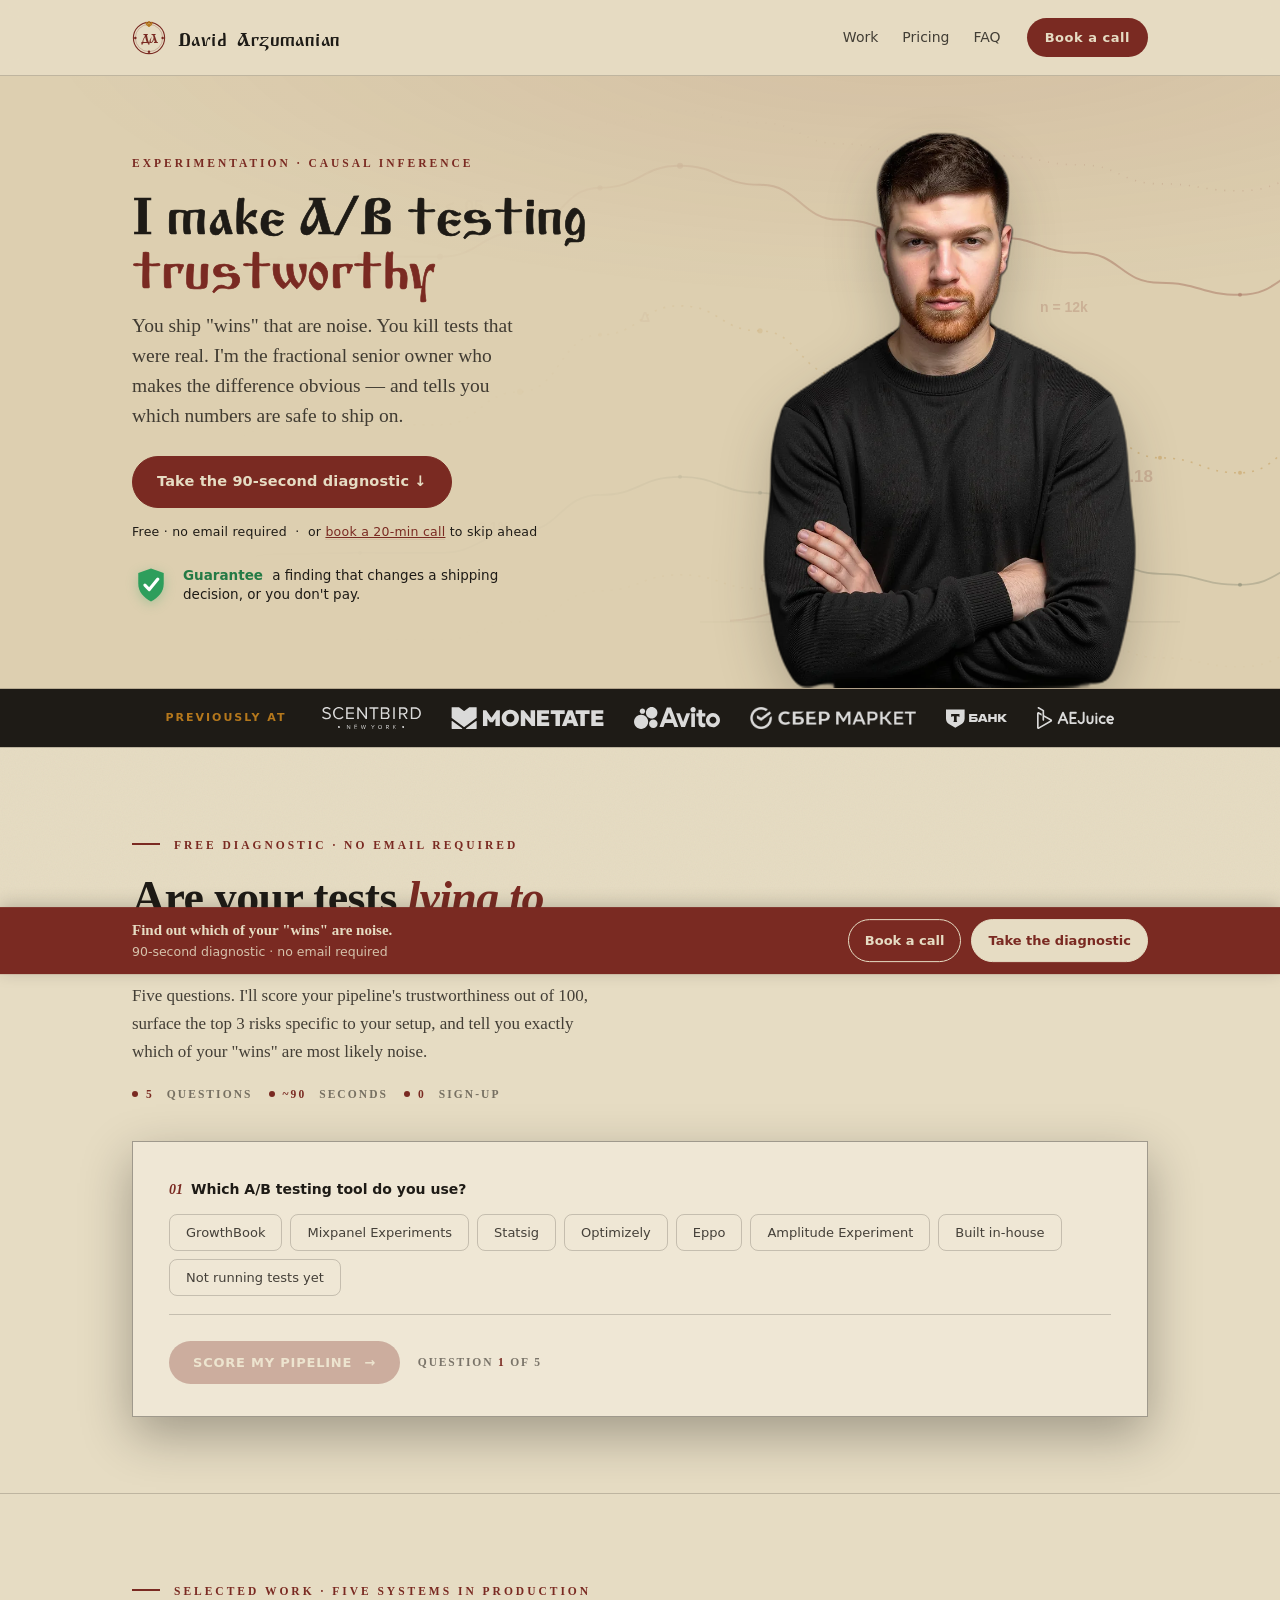
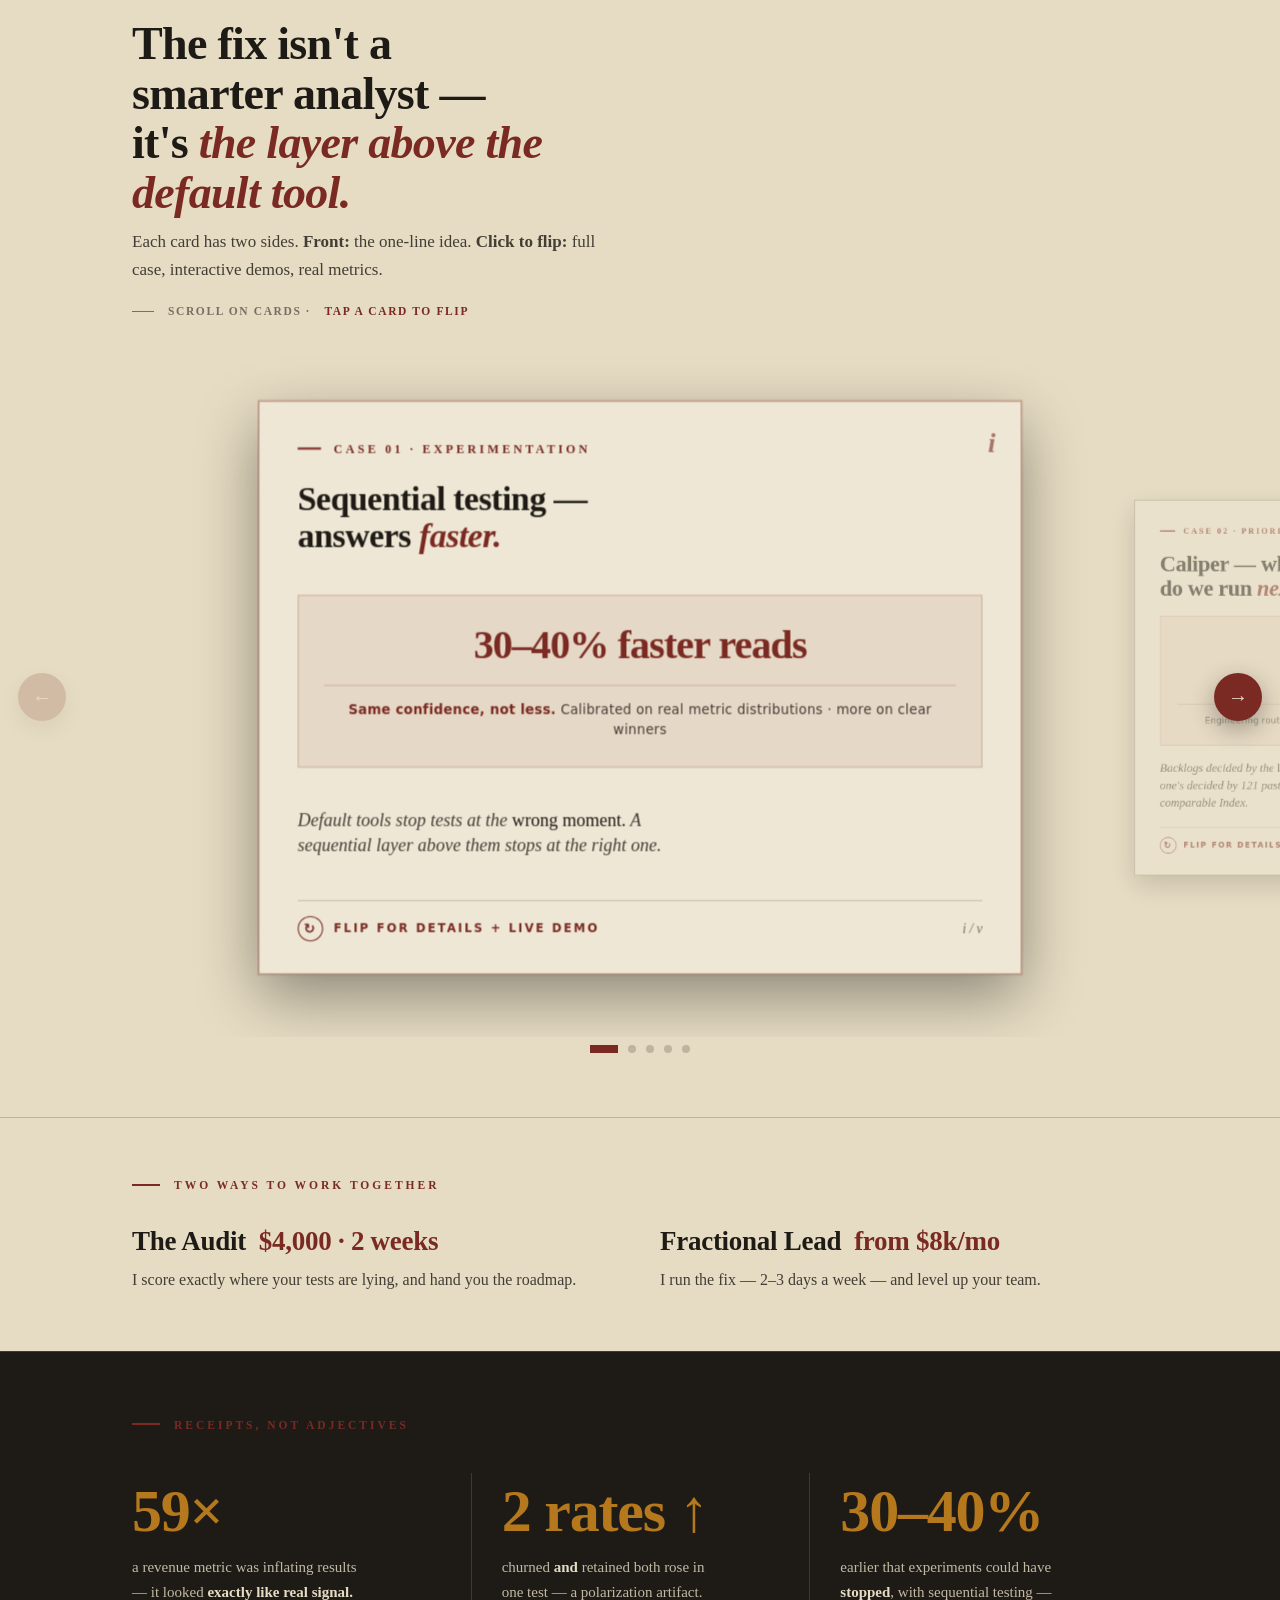
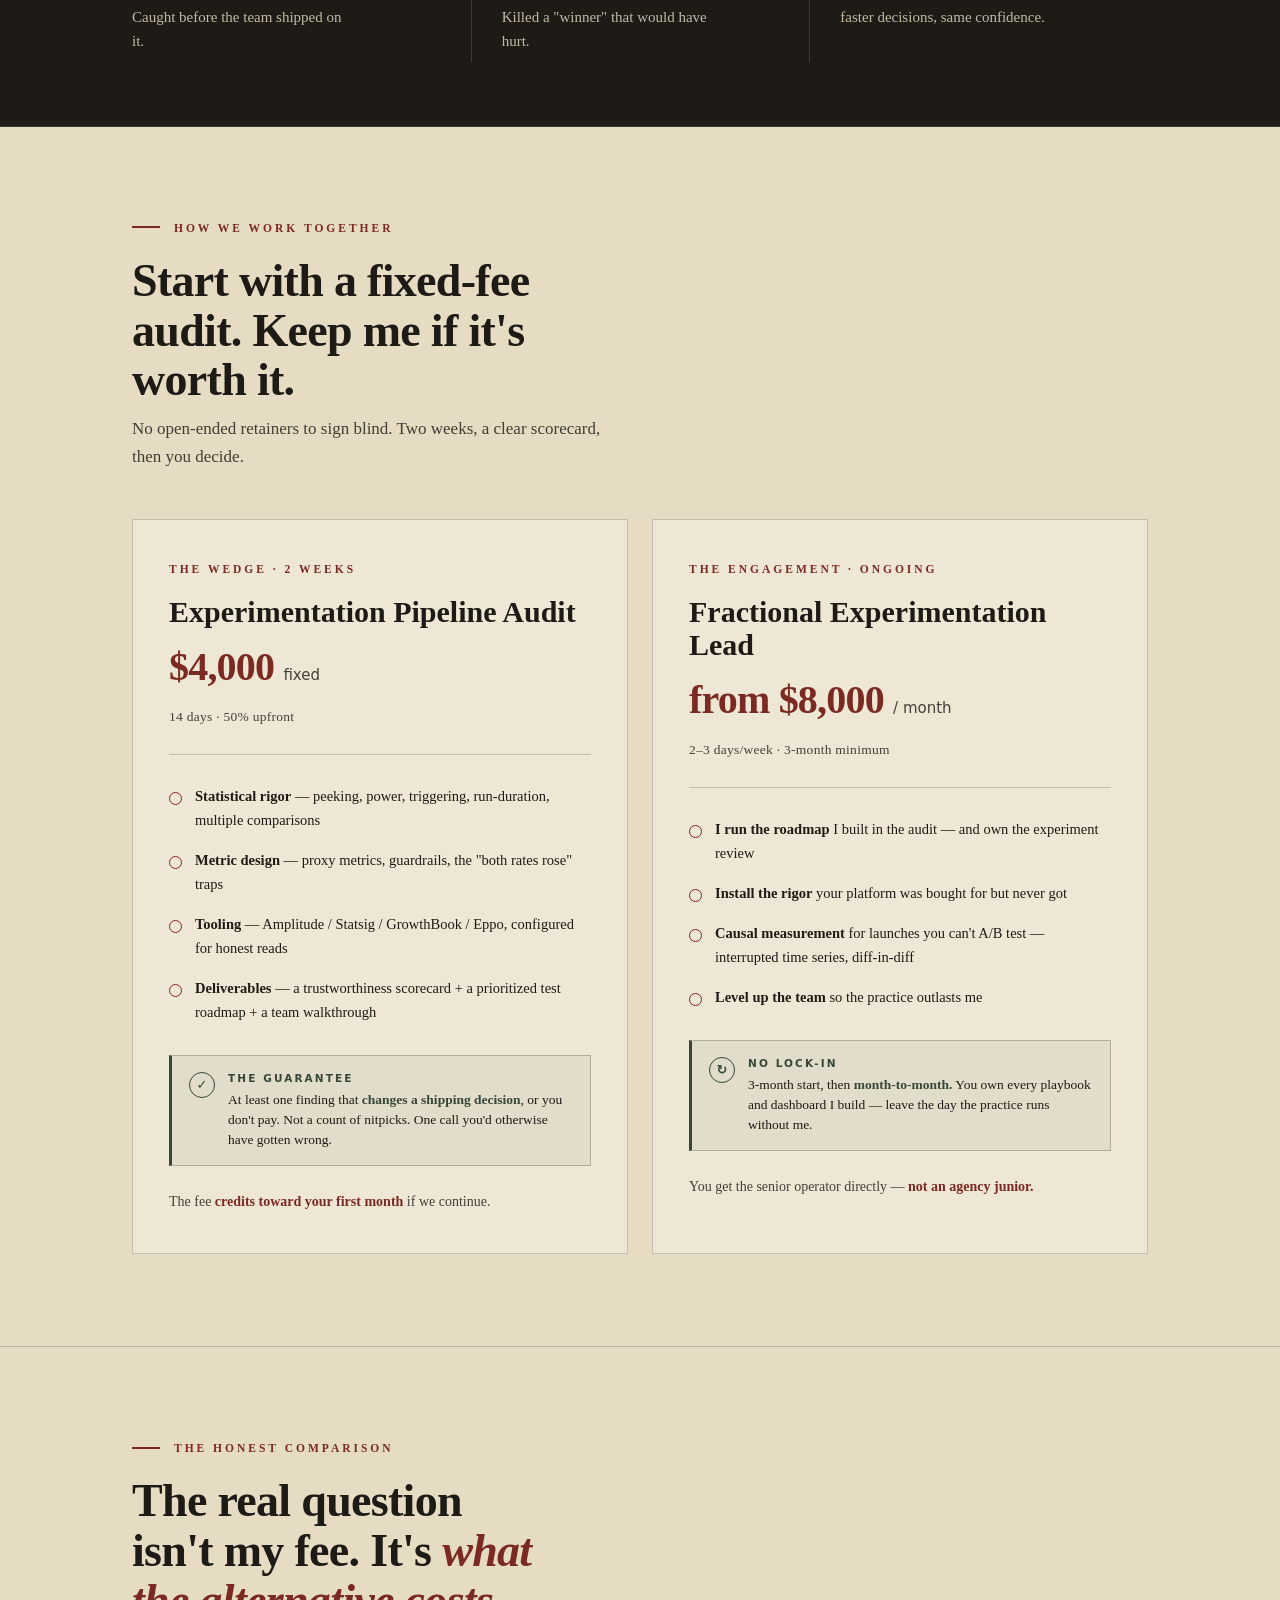
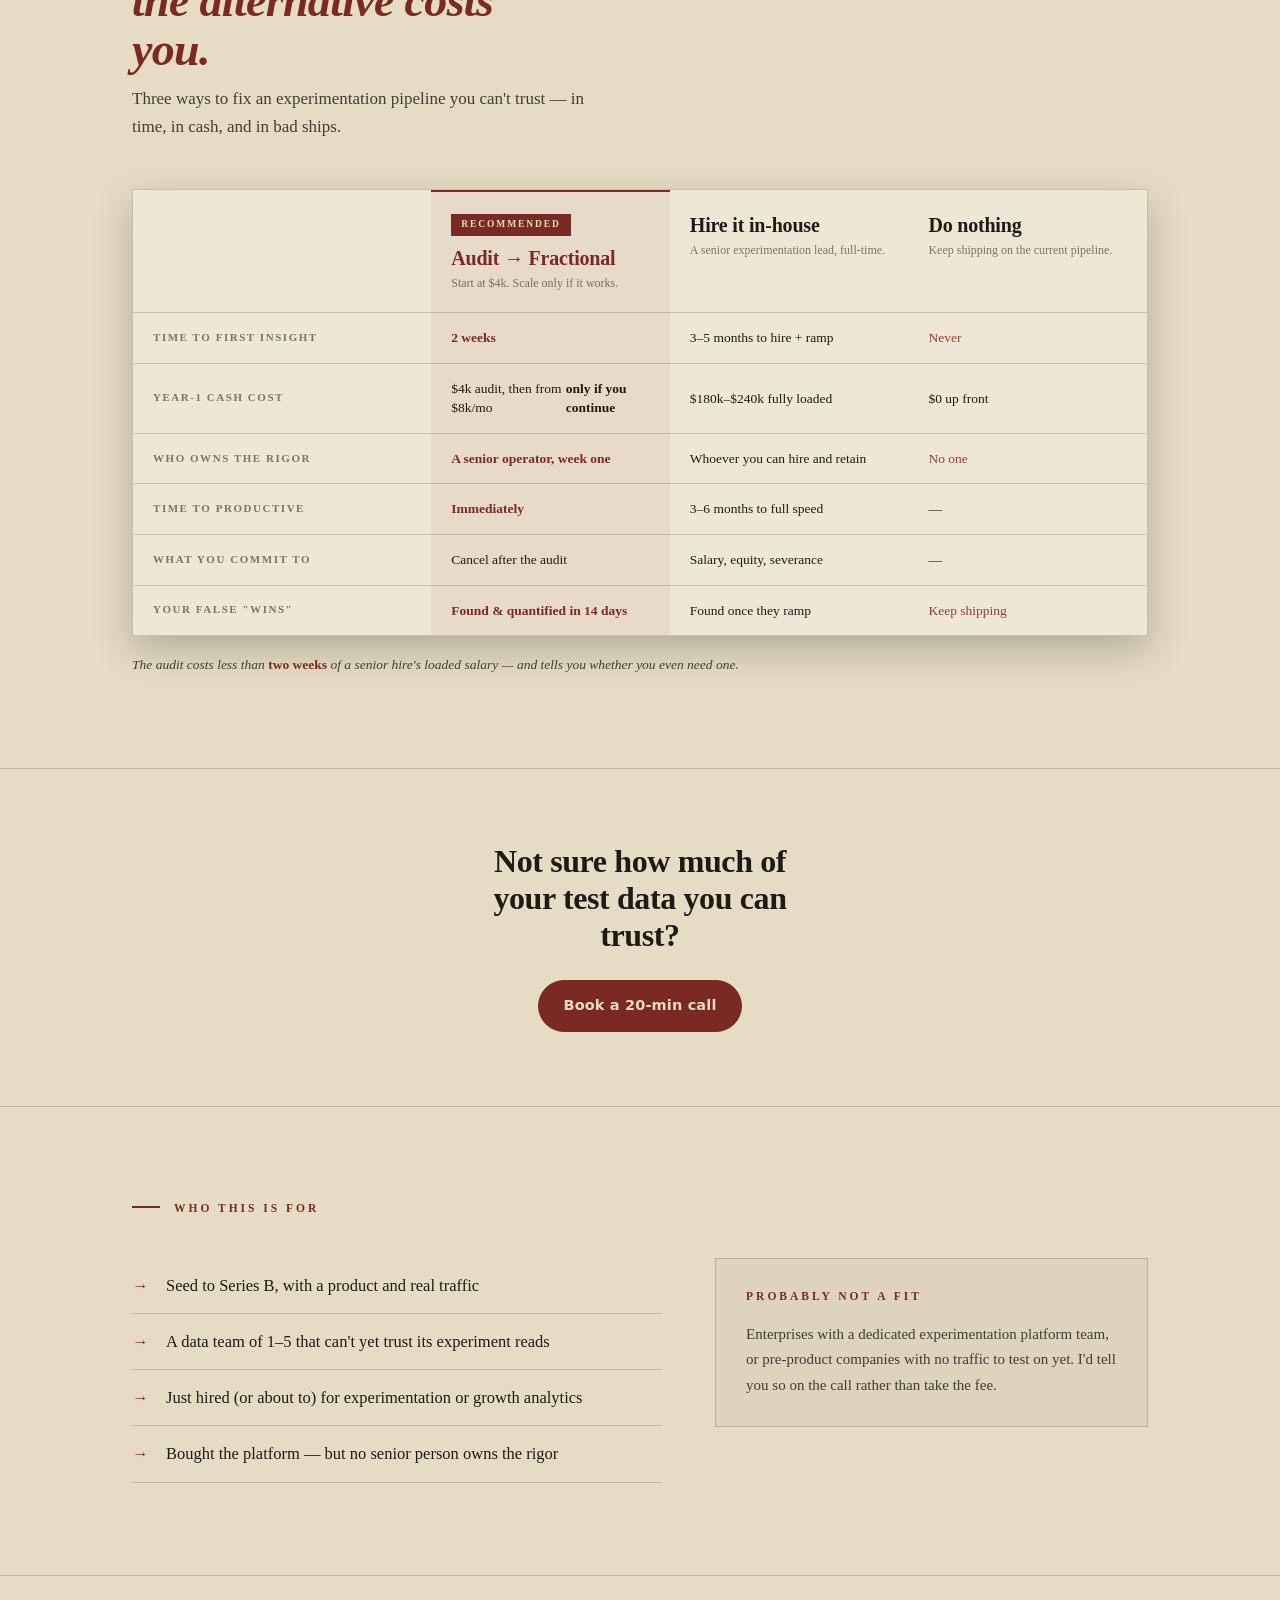
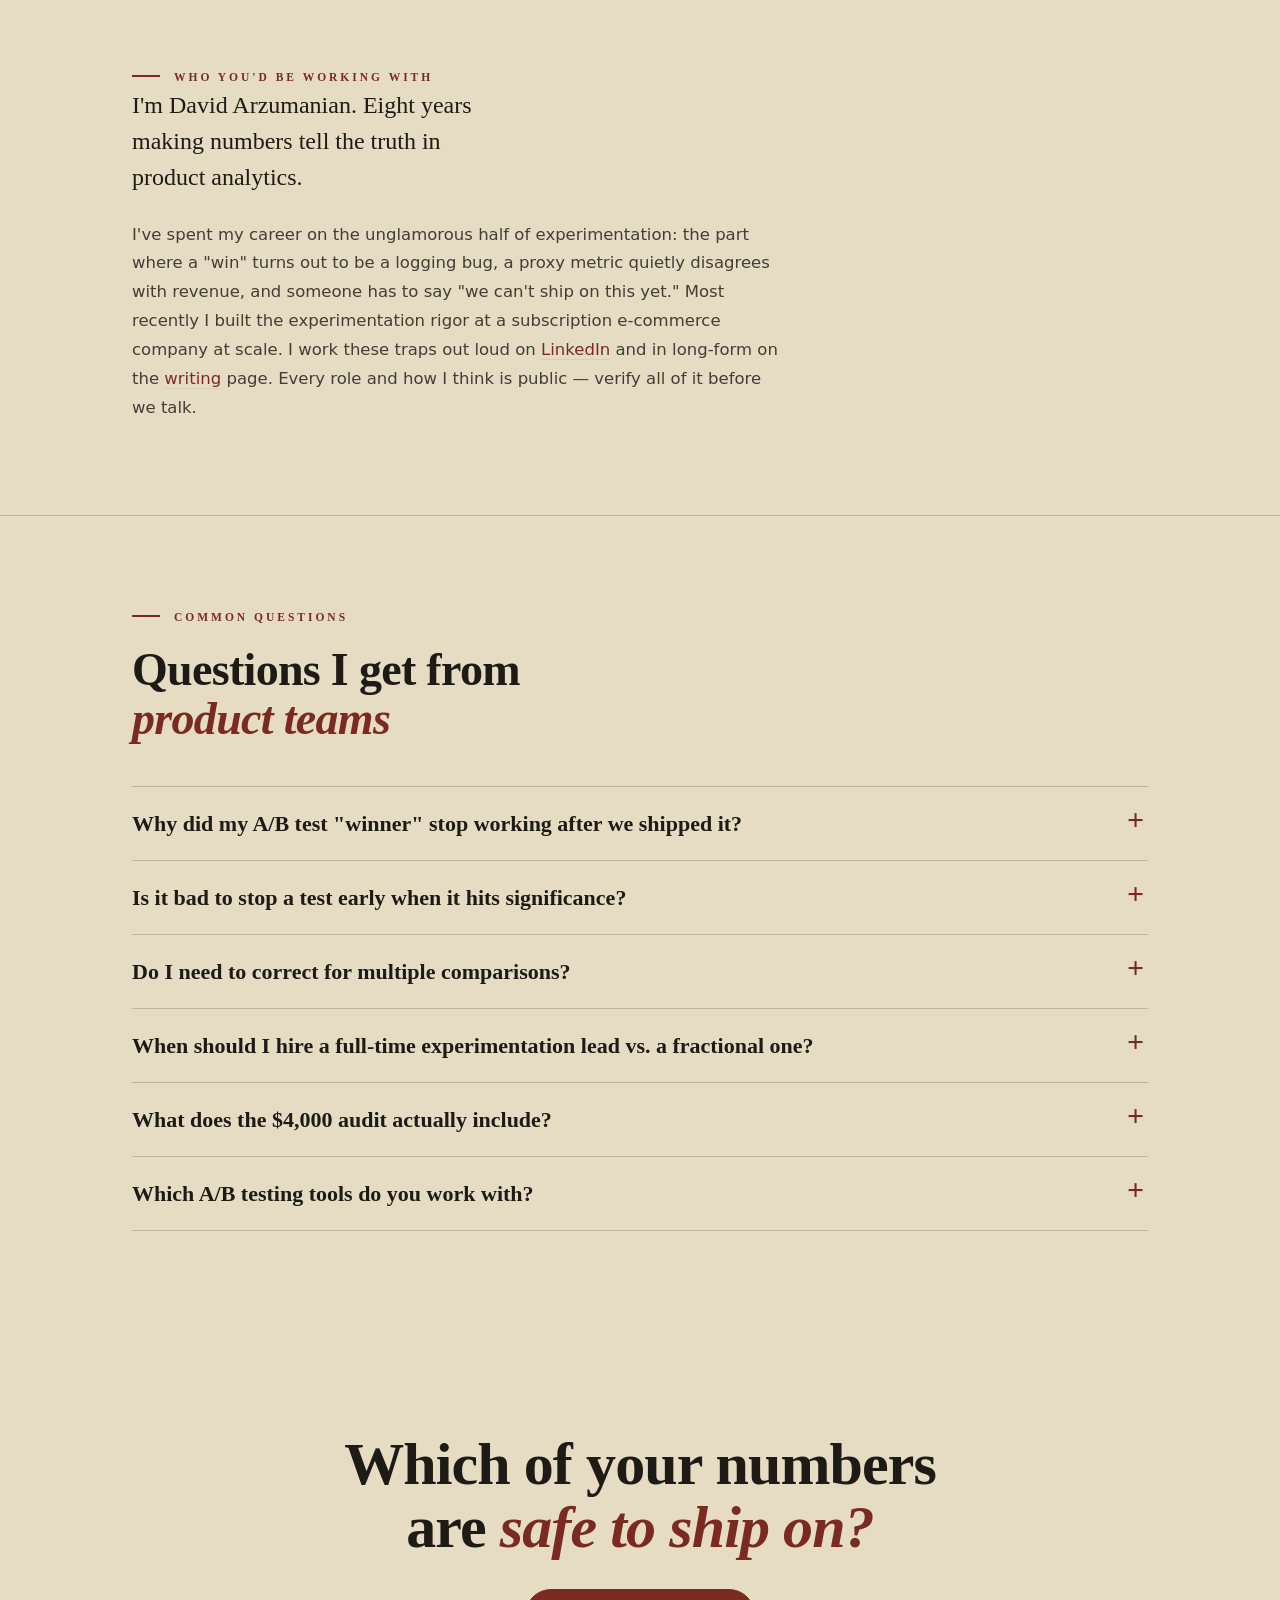
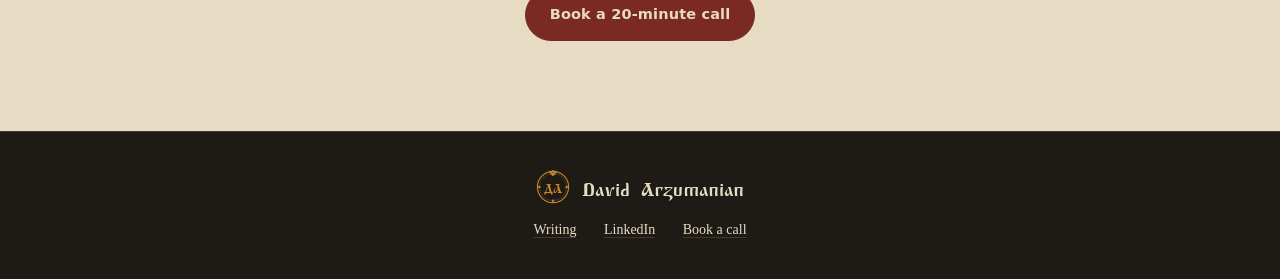
==== commit 7a99b987: "fix(type): bold (700) serif headings + italic emphasis to match the reference; repair blog logo glyp" ====
--- a/index.html
+++ b/index.html
@@ -228,7 +228,7 @@
     color:var(--gold); border-bottom-color:var(--gold);
   }
   .diag-q-label{font-family:var(--sans);font-size:14px;font-weight:600;color:var(--cream);margin-bottom:14px;line-height:1.4}
-  .diag-q-label .num{color:var(--gold);font-family:var(--serif);font-style:italic;font-weight:500;margin-right:8px}
+  .diag-q-label .num{color:var(--gold);font-family:var(--serif);font-style:italic;font-weight:700;margin-right:8px}
   .diag-options{display:flex;flex-wrap:wrap;gap:8px}
   .diag-options-stacked{flex-direction:column;gap:8px}
   .diag-opt{background:transparent;border:1.5px solid var(--cream-faint);color:var(--cream-dim);padding:10px 16px;border-radius:8px;font-family:var(--sans);font-size:13px;font-weight:500;cursor:pointer;text-align:left;transition:all .2s ease}
@@ -241,7 +241,7 @@
   .diag-slider{flex:1;-webkit-appearance:none;appearance:none;height:4px;background:var(--cream-faint);border-radius:0;outline:none;cursor:pointer}
   .diag-slider::-webkit-slider-thumb{-webkit-appearance:none;appearance:none;width:16px;height:16px;border-radius:50%;background:var(--gold);border:2px solid var(--burgundy-2);cursor:pointer}
   .diag-slider::-moz-range-thumb{width:16px;height:16px;border-radius:50%;background:var(--gold);border:2px solid var(--burgundy-2);cursor:pointer}
-  .diag-slider-val{font-family:var(--serif);font-style:italic;font-size:17px;color:var(--gold);font-weight:500;min-width:110px;letter-spacing:-.01em}
+  .diag-slider-val{font-family:var(--serif);font-style:italic;font-size:17px;color:var(--gold);font-weight:700;min-width:110px;letter-spacing:-.01em}
   .diag-foot{margin-top:22px;display:flex;align-items:center;gap:18px;flex-wrap:wrap}
   .diag-submit{background:var(--gold);color:var(--burgundy);font-family:var(--sans);font-size:13px;font-weight:700;letter-spacing:.06em;text-transform:uppercase;padding:14px 24px;border:0;border-radius:999px;cursor:pointer;display:inline-flex;align-items:center;gap:12px;transition:all .2s ease}
   .diag-submit:hover:not(:disabled){transform:translateY(-1px);box-shadow:0 10px 30px rgba(122,42,34,.32)}
@@ -253,7 +253,7 @@
   @keyframes fadeUp{from{opacity:0;transform:translateY(14px)}to{opacity:1;transform:none}}
   .diag-result-head{text-align:center;padding-bottom:24px;margin-bottom:24px;border-bottom:1px solid var(--cream-faint)}
   .diag-result-eyebrow{font-size:11px;font-weight:700;letter-spacing:.26em;text-transform:uppercase;color:var(--gold);margin-bottom:14px}
-  .diag-score-display{display:inline-flex;align-items:baseline;gap:8px;font-family:var(--serif);font-style:italic;font-weight:500}
+  .diag-score-display{display:inline-flex;align-items:baseline;gap:8px;font-family:var(--serif);font-style:italic;font-weight:700}
   .diag-score-num{font-size:clamp(60px,9vw,88px);color:var(--gold);letter-spacing:-.04em;line-height:1}
   .diag-score-out{font-size:26px;color:var(--cream-meta);font-style:italic}
   .diag-verdict{margin-top:12px;font-family:var(--serif);font-size:17px;color:var(--cream);line-height:1.4}
@@ -265,13 +265,13 @@
   .diag-risks-label{font-size:11px;font-weight:700;letter-spacing:.26em;text-transform:uppercase;color:var(--gold);margin-bottom:18px}
   .diag-risk{padding:16px 0 18px 36px;position:relative;border-bottom:1px solid var(--cream-faint)}
   .diag-risk:last-child{border-bottom:0;padding-bottom:6px}
-  .diag-risk-num{position:absolute;left:0;top:14px;font-family:var(--serif);font-style:italic;font-weight:500;font-size:24px;color:var(--gold);letter-spacing:-.02em;line-height:1}
-  .diag-risk-title{font-family:var(--serif);font-size:17px;font-weight:500;color:var(--cream);margin-bottom:6px;line-height:1.3}
+  .diag-risk-num{position:absolute;left:0;top:14px;font-family:var(--serif);font-style:italic;font-weight:700;font-size:24px;color:var(--gold);letter-spacing:-.02em;line-height:1}
+  .diag-risk-title{font-family:var(--serif);font-size:17px;font-weight:700;color:var(--cream);margin-bottom:6px;line-height:1.3}
   .diag-risk-desc{font-size:14px;line-height:1.65;color:var(--cream-dim)}
   .diag-risk-desc em{color:var(--gold);font-style:italic}
   .diag-risk-desc strong{color:var(--cream);font-weight:600}
   .diag-cta{margin-top:28px;padding-top:24px;border-top:1px solid var(--cream-faint);text-align:center}
-  .diag-cta-headline{font-family:var(--serif);font-size:20px;font-weight:500;color:var(--cream);margin-bottom:8px;letter-spacing:-.01em}
+  .diag-cta-headline{font-family:var(--serif);font-size:20px;font-weight:700;color:var(--cream);margin-bottom:8px;letter-spacing:-.01em}
   .diag-cta-headline em{font-style:italic;color:var(--gold)}
   .diag-cta-sub{font-size:14px;color:var(--cream-dim);margin-bottom:20px}
   .diag-cta-row{display:inline-flex;gap:12px;flex-wrap:wrap;justify-content:center}
@@ -306,7 +306,7 @@
   .showcase-track::-webkit-scrollbar{display:none}
   .showcase-track.is-dragging{cursor:grabbing}
 
-  .showcase-arrow{position:absolute;top:50%;transform:translateY(-50%);z-index:6;width:48px;height:48px;border-radius:50%;background:var(--gold);border:0;color:var(--burgundy);font-family:var(--serif);font-size:20px;font-weight:500;display:grid;place-items:center;cursor:pointer;box-shadow:0 8px 24px rgba(0,0,0,.32);transition:transform .2s ease, opacity .25s ease, box-shadow .2s ease}
+  .showcase-arrow{position:absolute;top:50%;transform:translateY(-50%);z-index:6;width:48px;height:48px;border-radius:50%;background:var(--gold);border:0;color:var(--burgundy);font-family:var(--serif);font-size:20px;font-weight:700;display:grid;place-items:center;cursor:pointer;box-shadow:0 8px 24px rgba(0,0,0,.32);transition:transform .2s ease, opacity .25s ease, box-shadow .2s ease}
   .showcase-arrow:hover:not(:disabled){transform:translateY(-50%) scale(1.08);box-shadow:0 12px 32px rgba(122,42,34,.42)}
   .showcase-arrow:disabled{opacity:.18;cursor:not-allowed;pointer-events:none}
   .showcase-arrow-prev{left:18px}
@@ -362,7 +362,7 @@
   .proj-card-back::after{
     content:attr(data-roman);
     position:absolute; top:18px; right:24px;
-    font-family:var(--serif); font-style:italic; font-weight:500;
+    font-family:var(--serif); font-style:italic; font-weight:700;
     font-size:26px; color:var(--gold); opacity:.32;
     letter-spacing:-.02em; transition:opacity .35s ease;
     pointer-events:none;
@@ -383,12 +383,12 @@
   }
   .proj-front-tag::before{content:"";display:inline-block;width:22px;height:2px;background:var(--gold);flex-shrink:0}
   .proj-front-title{
-    font-family:var(--serif); font-weight:500;
+    font-family:var(--serif); font-weight:700;
     font-size:32px; line-height:1.1; letter-spacing:-.015em;
     color:var(--cream); margin-top:4px;
     max-width:18ch;
   }
-  .proj-front-title em{font-style:normal; color:var(--gold); font-weight:500}
+  .proj-front-title em{font-style:italic; color:var(--oxblood); font-weight:700}
 
   .proj-front-bignum{
     margin:auto 0;
@@ -494,13 +494,13 @@
   .proj-content{display:flex; flex-direction:column; gap:14px; padding:24px 0 0 6px}
   .proj-tag{font-size:11px; font-weight:700; letter-spacing:.26em; text-transform:uppercase; color:var(--gold); display:inline-flex; align-items:center; gap:12px; line-height:1.4}
   .proj-tag::before{content:""; display:inline-block; width:22px; height:2px; background:var(--gold); flex-shrink:0}
-  .proj-title{font-family:var(--serif); font-weight:500; font-size:24px; line-height:1.12; letter-spacing:-.015em; color:var(--cream); margin-top:2px}
+  .proj-title{font-family:var(--serif); font-weight:700; font-size:24px; line-height:1.12; letter-spacing:-.015em; color:var(--cream); margin-top:2px}
   .proj-title em{font-style:italic; color:var(--gold); font-weight:500}
   .proj-desc{font-size:13.5px; line-height:1.6; color:var(--cream-dim); margin-top:4px}
   .proj-desc em{color:var(--gold); font-style:italic; font-weight:500}
   .proj-metrics{display:grid; grid-template-columns:1fr 1fr; gap:8px; margin-top:auto; padding-top:14px; border-top:1px solid var(--cream-faint)}
   .proj-metric{background:rgba(30,27,22,.04); border-left:2px solid var(--gold); padding:8px 11px}
-  .proj-metric .v{font-family:var(--serif); font-weight:500; font-size:18px; color:var(--gold); line-height:1; letter-spacing:-.02em}
+  .proj-metric .v{font-family:var(--serif); font-weight:700; font-size:18px; color:var(--gold); line-height:1; letter-spacing:-.02em}
   .proj-metric .k{font-size:9.5px; letter-spacing:.16em; text-transform:uppercase; color:var(--cream-meta); margin-top:4px; font-weight:600}
   .proj-foot{padding-top:14px}
   .proj-cta{display:inline-flex; align-items:center; gap:10px; font-family:var(--sans); font-size:11.5px; font-weight:700; letter-spacing:.06em; text-transform:uppercase; color:var(--burgundy); text-decoration:none; padding:10px 18px; background:var(--gold); border-radius:999px; transition:transform .2s ease, gap .2s ease, box-shadow .2s ease}
@@ -524,7 +524,7 @@
   .hc-row{display:grid; grid-template-columns:60px 1fr; gap:10px; align-items:center}
   .hc-donut-wrap{position:relative; width:60px; height:60px; flex-shrink:0}
   .hc-donut-wrap svg{width:100%; height:100%}
-  .hc-donut-center{position:absolute; inset:0; display:grid; place-items:center; font-family:var(--serif); font-weight:500; font-size:12px; color:var(--gold)}
+  .hc-donut-center{position:absolute; inset:0; display:grid; place-items:center; font-family:var(--serif); font-weight:700; font-size:12px; color:var(--gold)}
   .hc-legend{display:flex; flex-direction:column; gap:3px; font-size:10.5px; color:var(--cream-dim)}
   .hc-legend-item{display:flex; justify-content:space-between; gap:6px}
   .hc-legend-item .left{display:flex; align-items:center; gap:5px}
@@ -535,7 +535,7 @@
   .hc-index{margin-top:auto; padding:9px 11px; background:rgba(122,42,34,.08); border:1px solid rgba(122,42,34,.22); border-radius:0; display:flex; justify-content:space-between; align-items:center}
   .hc-index-label{font-size:9px; letter-spacing:.18em; text-transform:uppercase; color:var(--cream-meta); font-weight:600}
   .hc-index-formula{font-size:9px; color:var(--cream-meta); margin-top:2px}
-  .hc-index-val{font-family:var(--serif); font-style:italic; font-weight:500; font-size:26px; color:var(--gold); letter-spacing:-.025em; line-height:1}
+  .hc-index-val{font-family:var(--serif); font-style:italic; font-weight:700; font-size:26px; color:var(--gold); letter-spacing:-.025em; line-height:1}
   .hc-index-val.is-zero{color:var(--cream-meta); font-size:18px}
   .hc-index-out{font-family:var(--sans); font-size:12px; font-style:normal; color:var(--cream-meta); margin-left:2px; letter-spacing:0}
 
@@ -548,11 +548,11 @@
   .seq-val{font-family:var(--serif); font-style:italic; font-size:13px; color:var(--gold); text-align:right; letter-spacing:-.01em}
   .seq-results{display:grid; grid-template-columns:1fr 1fr 1fr; gap:6px; padding-top:8px; border-top:1px solid var(--cream-faint)}
   .seq-result-k{font-size:8.5px; font-weight:600; letter-spacing:.16em; text-transform:uppercase; color:var(--cream-meta)}
-  .seq-result-v{font-family:var(--serif); font-weight:500; font-size:14px; color:var(--cream); margin-top:2px; letter-spacing:-.01em}
+  .seq-result-v{font-family:var(--serif); font-weight:700; font-size:14px; color:var(--cream); margin-top:2px; letter-spacing:-.01em}
   .seq-result-v.accent{color:var(--gold); font-style:italic}
   .seq-chart{padding-top:8px; border-top:1px solid var(--cream-faint); margin-top:auto}
   .seq-chart-label{font-size:8.5px; font-weight:600; letter-spacing:.16em; text-transform:uppercase; color:var(--cream-meta); margin-bottom:6px; display:flex; justify-content:space-between}
-  .seq-chart-label .accent{color:var(--gold); letter-spacing:.04em; font-family:var(--serif); font-style:italic; font-weight:500; font-size:11px; text-transform:none}
+  .seq-chart-label .accent{color:var(--gold); letter-spacing:.04em; font-family:var(--serif); font-style:italic; font-weight:700; font-size:11px; text-transform:none}
   .seq-chart svg{width:100%; height:48px; display:block}
   .seq-chart .boundary{fill:none; stroke:var(--cream-faint); stroke-width:1; stroke-dasharray:3 3; opacity:.7}
   .seq-chart .z-line{fill:none; stroke:var(--gold); stroke-width:1.6}
@@ -587,7 +587,7 @@
   .mock-its-legend .line{width:14px; height:2px; background:var(--gold)}
   .mock-its-legend .line.dashed{background:linear-gradient(to right,var(--cream-meta) 50%,transparent 50%); background-size:4px 2px}
   .mock-its-result{margin-top:auto; padding:8px 10px; background:rgba(122,42,34,.08); border-radius:0; font-size:9.5px; letter-spacing:.1em; color:var(--cream-dim); display:flex; justify-content:space-between; text-transform:uppercase}
-  .mock-its-result strong{color:var(--gold); font-family:var(--serif); font-style:italic; font-weight:500; font-size:13px; text-transform:none; letter-spacing:-.01em}
+  .mock-its-result strong{color:var(--gold); font-family:var(--serif); font-style:italic; font-weight:700; font-size:13px; text-transform:none; letter-spacing:-.01em}
 
   /* SHAP */
   .mock-shap{display:flex; flex-direction:column; gap:5px; margin-top:4px; flex:1}
@@ -597,7 +597,7 @@
   .mock-shap-bar-fill{height:100%; background:var(--gold); border-radius:0}
   .mock-shap-val{font-family:ui-monospace,SFMono-Regular,Menlo,monospace; font-size:9.5px; color:var(--gold); text-align:right; font-weight:500}
   .mock-shap-footer{margin-top:auto; padding-top:8px; border-top:1px solid var(--cream-faint); display:flex; justify-content:space-between; font-size:9px; font-weight:600; letter-spacing:.14em; color:var(--cream-meta); text-transform:uppercase}
-  .mock-shap-footer strong{color:var(--gold); font-family:var(--serif); font-weight:500; font-size:12px; letter-spacing:-.01em; text-transform:none}
+  .mock-shap-footer strong{color:var(--gold); font-family:var(--serif); font-weight:700; font-size:12px; letter-spacing:-.01em; text-transform:none}
 
   .showcase-pagination{display:flex; justify-content:center; gap:10px; margin-top:8px}
   .showcase-dot{width:8px; height:8px; border-radius:50%; background:var(--cream-faint); border:0; padding:0; cursor:pointer; transition:all .25s}
@@ -610,19 +610,19 @@
   .stats{display:grid;grid-template-columns:repeat(3,1fr);gap:0}
   .stat{padding:8px 30px;border-left:1px solid var(--cream-faint)}
   .stat:first-child{border-left:none;padding-left:0}
-  .stat .num{font-family:var(--serif);font-weight:500;font-size:clamp(40px,6vw,60px);line-height:1;color:var(--gold);letter-spacing:-.02em}
+  .stat .num{font-family:var(--serif);font-weight:700;font-size:clamp(40px,6vw,60px);line-height:1;color:var(--gold);letter-spacing:-.02em}
   .stat .cap{margin-top:14px;font-size:15px;color:var(--cream-dim);max-width:30ch}
   .stat .cap b{color:var(--cream);font-weight:600}
   section{padding:92px 0}
-  .sec-head{font-family:var(--serif);font-weight:500;font-size:clamp(30px,4.4vw,46px);line-height:1.08;letter-spacing:-.015em;margin:18px 0 10px;max-width:18ch}
-  .sec-head em{font-style:normal;color:var(--gold)}
+  .sec-head{font-family:var(--serif);font-weight:700;font-size:clamp(30px,4.4vw,46px);line-height:1.08;letter-spacing:-.015em;margin:18px 0 10px;max-width:18ch}
+  .sec-head em{font-style:italic;color:var(--oxblood)}
   .sec-sub{color:var(--cream-dim);max-width:56ch;font-size:17px}
   .cards{display:grid;grid-template-columns:1fr 1fr;gap:24px;margin-top:48px}
   .card{background:var(--burgundy-2);border:1px solid var(--cream-faint);border-radius:0;padding:40px 36px;position:relative;overflow:hidden;transition:transform .25s ease, border-color .25s ease, box-shadow .25s ease}
   .card:hover{transform:translateY(-4px);border-color:rgba(122,42,34,.4);box-shadow:0 18px 50px rgba(0,0,0,.28)}
   .card .tag{font-size:11.5px;font-weight:700;letter-spacing:.26em;text-transform:uppercase;color:var(--gold)}
-  .card h3{font-family:var(--serif);font-weight:500;font-size:30px;line-height:1.1;margin:16px 0 6px}
-  .card .price{font-family:var(--serif);font-size:40px;font-weight:500;color:var(--gold);letter-spacing:-.02em}
+  .card h3{font-family:var(--serif);font-weight:700;font-size:30px;line-height:1.1;margin:16px 0 6px}
+  .card .price{font-family:var(--serif);font-size:40px;font-weight:700;color:var(--gold);letter-spacing:-.02em}
   .card .price small{font-family:var(--sans);font-size:15px;font-weight:500;color:var(--cream-dim);letter-spacing:0}
   .card .terms{font-size:13.5px;color:var(--cream-dim);margin-top:6px;letter-spacing:.02em}
   .card ul{list-style:none;margin:26px 0 0;border-top:1px solid var(--cream-faint);padding-top:22px}
@@ -643,8 +643,8 @@
   .about .body a{color:var(--gold);text-decoration:none;border-bottom:1px solid var(--gold-dim)}
   .about .body a:hover{border-color:var(--gold)}
   .final{text-align:center;padding:110px 0 90px}
-  .final h2{font-family:var(--serif);font-weight:500;font-size:clamp(34px,5.5vw,60px);line-height:1.05;letter-spacing:-.015em;margin-bottom:30px;max-width:20ch;margin-left:auto;margin-right:auto}
-  .final h2 em{font-style:normal;color:var(--gold)}
+  .final h2{font-family:var(--serif);font-weight:700;font-size:clamp(34px,5.5vw,60px);line-height:1.05;letter-spacing:-.015em;margin-bottom:30px;max-width:20ch;margin-left:auto;margin-right:auto}
+  .final h2 em{font-style:italic;color:var(--oxblood)}
   footer{border-top:1px solid var(--cream-faint);padding:38px 0;text-align:center}
   footer .mark{justify-content:center;margin-bottom:14px}
   footer .links{font-size:14px;color:var(--cream-dim)}
@@ -669,7 +669,7 @@
   .compare-col-head{padding:22px 20px 20px;display:flex;flex-direction:column;gap:4px}
   .compare-col-head.is-featured{background:rgba(122,42,34,.07);border-top:2px solid var(--gold)}
   .compare-col-cap{font-size:9.5px;font-weight:700;letter-spacing:.2em;text-transform:uppercase;color:var(--burgundy);background:var(--gold);align-self:flex-start;padding:3px 10px;border-radius:0;margin-bottom:7px}
-  .compare-col-title{font-family:var(--serif);font-weight:500;font-size:20px;letter-spacing:-.01em;color:var(--cream);line-height:1.1}
+  .compare-col-title{font-family:var(--serif);font-weight:700;font-size:20px;letter-spacing:-.01em;color:var(--cream);line-height:1.1}
   .compare-col-head.is-featured .compare-col-title{color:var(--gold)}
   .compare-col-sub{font-size:12px;color:var(--cream-meta);line-height:1.45;margin-top:2px}
   .compare-cell{padding:15px 20px;border-bottom:1px solid var(--cream-faint);font-size:13.5px;line-height:1.45;color:var(--cream);display:flex;align-items:center}
@@ -764,10 +764,10 @@
   /* FAQ */
   .faq{margin-top:42px;border-top:1px solid var(--cream-faint)}
   .faq-item{border-bottom:1px solid var(--cream-faint)}
-  .faq-item summary{list-style:none;cursor:pointer;padding:22px 46px 22px 0;position:relative;font-family:var(--serif);font-weight:500;font-size:clamp(18px,2.3vw,22px);line-height:1.32;color:var(--cream);transition:color .2s}
+  .faq-item summary{list-style:none;cursor:pointer;padding:22px 46px 22px 0;position:relative;font-family:var(--serif);font-weight:700;font-size:clamp(18px,2.3vw,22px);line-height:1.32;color:var(--cream);transition:color .2s}
   .faq-item summary:hover{color:var(--gold)}
   .faq-item summary::-webkit-details-marker{display:none}
-  .faq-item summary::after{content:"+";position:absolute;right:4px;top:18px;font-family:var(--serif);font-weight:500;font-size:30px;line-height:1;color:var(--gold)}
+  .faq-item summary::after{content:"+";position:absolute;right:4px;top:18px;font-family:var(--serif);font-weight:700;font-size:30px;line-height:1;color:var(--gold)}
   .faq-item[open] summary::after{content:"\2013"}
   .faq-a{padding:0 46px 26px 0;font-size:16px;line-height:1.72;color:var(--cream-dim);max-width:72ch}
   .faq-a b{color:var(--cream);font-weight:600}
@@ -817,10 +817,10 @@
     <div class="wrap">
       <span class="pl-label">Previously at</span>
       <img class="pl-logo" src="logos/Scentbird_Logo.svg" alt="Scentbird" loading="lazy">
+      <img class="pl-logo" src="logos/monetate.svg" alt="Monetate" loading="lazy">
       <img class="pl-logo" src="logos/avito.svg" alt="Avito" loading="lazy">
       <img class="pl-logo" src="logos/sbermarket.png" alt="Sbermarket" loading="lazy">
       <img class="pl-logo" src="logos/t-bank.svg" alt="T-Bank" loading="lazy">
-      <img class="pl-logo" src="logos/monetate.svg" alt="Monetate" loading="lazy">
       <img class="pl-logo" src="logos/aejuice.svg" alt="AEJuice" loading="lazy">
     </div>
   </div>
@@ -1258,11 +1258,11 @@
       <div class="eyebrow rv" style="margin-bottom:30px"><span class="bar"></span>Two ways to work together</div>
       <div style="display:grid;grid-template-columns:1fr 1fr;gap:40px">
         <div class="rv">
-          <div style="font-family:var(--serif);font-size:clamp(21px,2.6vw,27px);font-weight:500;letter-spacing:-.01em;line-height:1.2">The Audit&nbsp;&nbsp;<span class="gold">$4,000 · 2 weeks</span></div>
+          <div style="font-family:var(--serif);font-size:clamp(21px,2.6vw,27px);font-weight:700;letter-spacing:-.01em;line-height:1.2">The Audit&nbsp;&nbsp;<span class="gold">$4,000 · 2 weeks</span></div>
           <div style="color:var(--cream-dim);font-size:16px;margin-top:9px">I score exactly where your tests are lying, and hand you the roadmap.</div>
         </div>
         <div class="rv">
-          <div style="font-family:var(--serif);font-size:clamp(21px,2.6vw,27px);font-weight:500;letter-spacing:-.01em;line-height:1.2">Fractional Lead&nbsp;&nbsp;<span class="gold">from $8k/mo</span></div>
+          <div style="font-family:var(--serif);font-size:clamp(21px,2.6vw,27px);font-weight:700;letter-spacing:-.01em;line-height:1.2">Fractional Lead&nbsp;&nbsp;<span class="gold">from $8k/mo</span></div>
           <div style="color:var(--cream-dim);font-size:16px;margin-top:9px">I run the fix — 2–3 days a week — and level up your team.</div>
         </div>
       </div>
@@ -1390,7 +1390,7 @@
 
   <section style="padding:74px 0;border-top:1px solid var(--cream-faint);text-align:center">
     <div class="wrap">
-      <p class="rv" style="font-family:var(--serif);font-weight:500;font-size:clamp(22px,3.2vw,32px);line-height:1.15;letter-spacing:-.012em;margin:0 auto 26px;color:var(--cream);max-width:22ch">Not sure how much of your test data you can trust?</p>
+      <p class="rv" style="font-family:var(--serif);font-weight:700;font-size:clamp(22px,3.2vw,32px);line-height:1.15;letter-spacing:-.012em;margin:0 auto 26px;color:var(--cream);max-width:22ch">Not sure how much of your test data you can trust?</p>
       <a href="https://calendly.com/dkarzumanian/discovery-call?hide_gdpr_banner=1&amp;primary_color=f2c744" target="_blank" rel="noopener" class="btn btn-primary rv">Book a 20-min call</a>
     </div>
   </section>
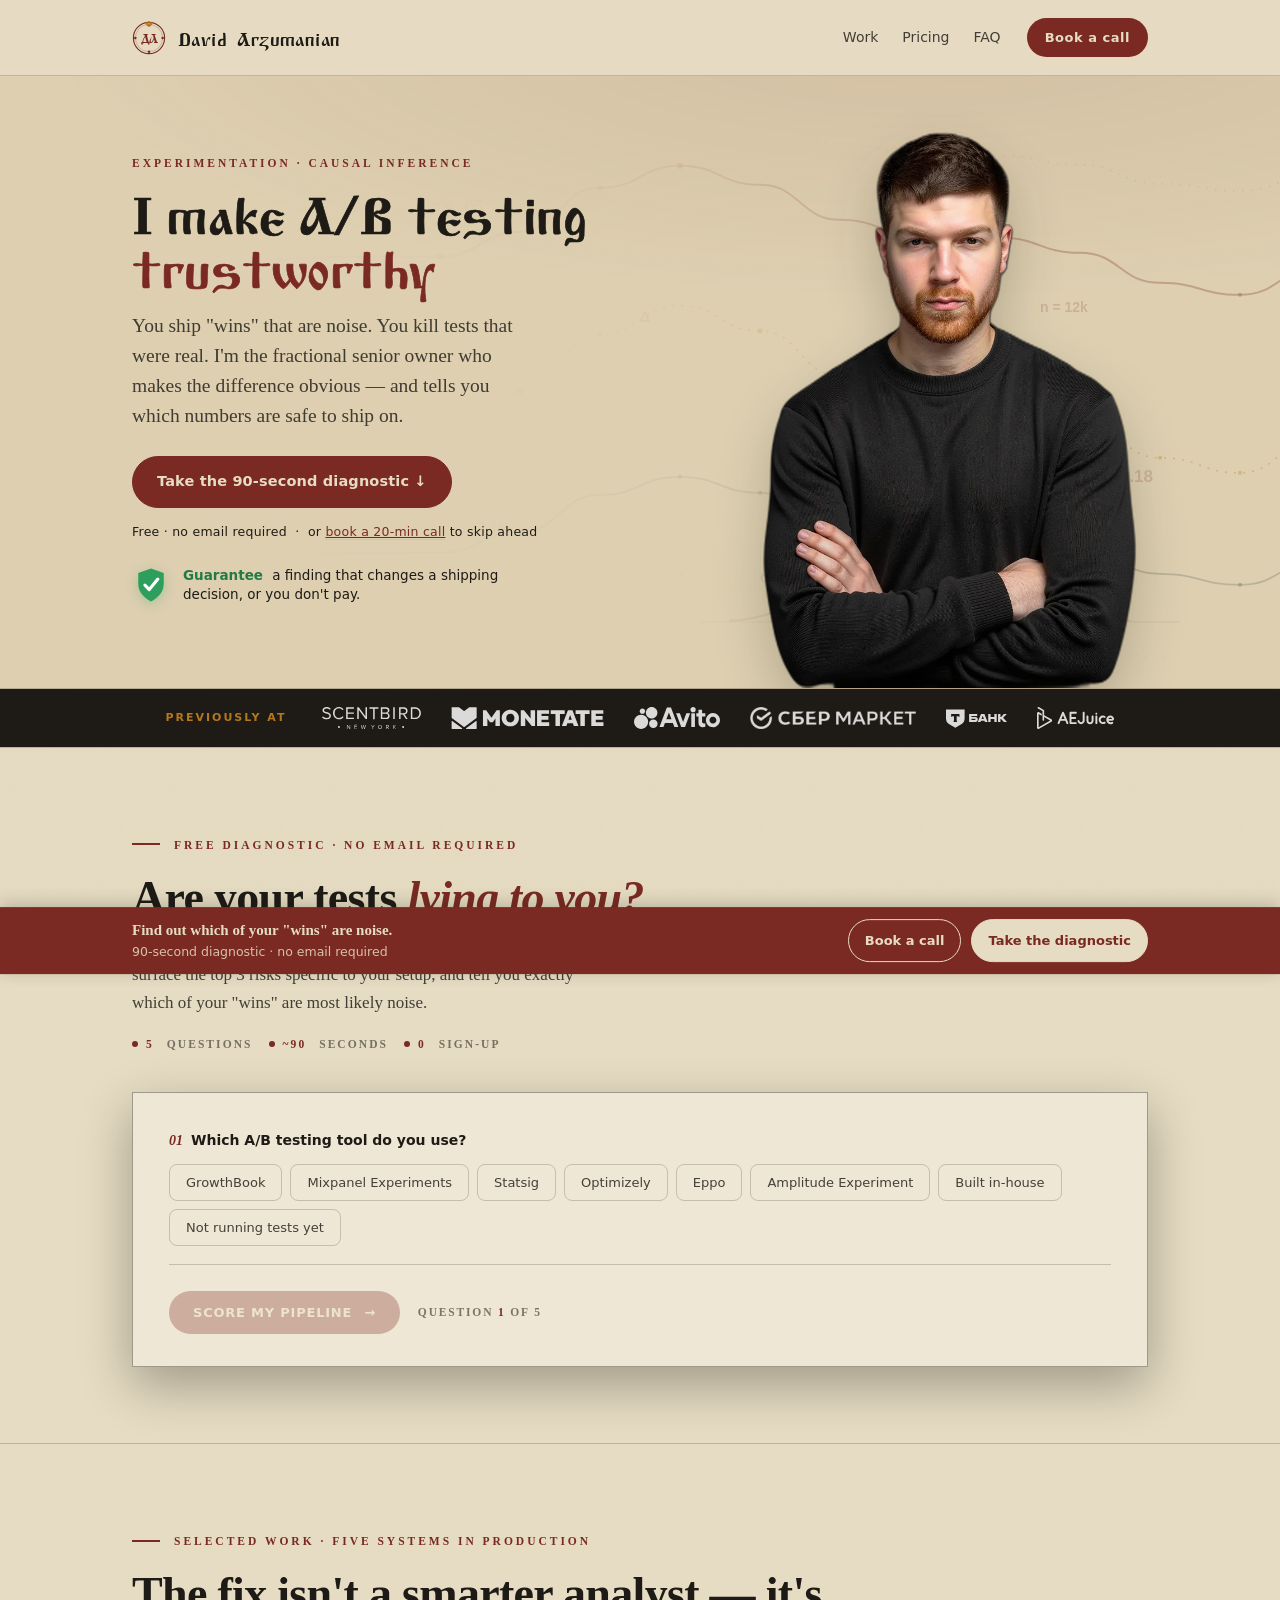
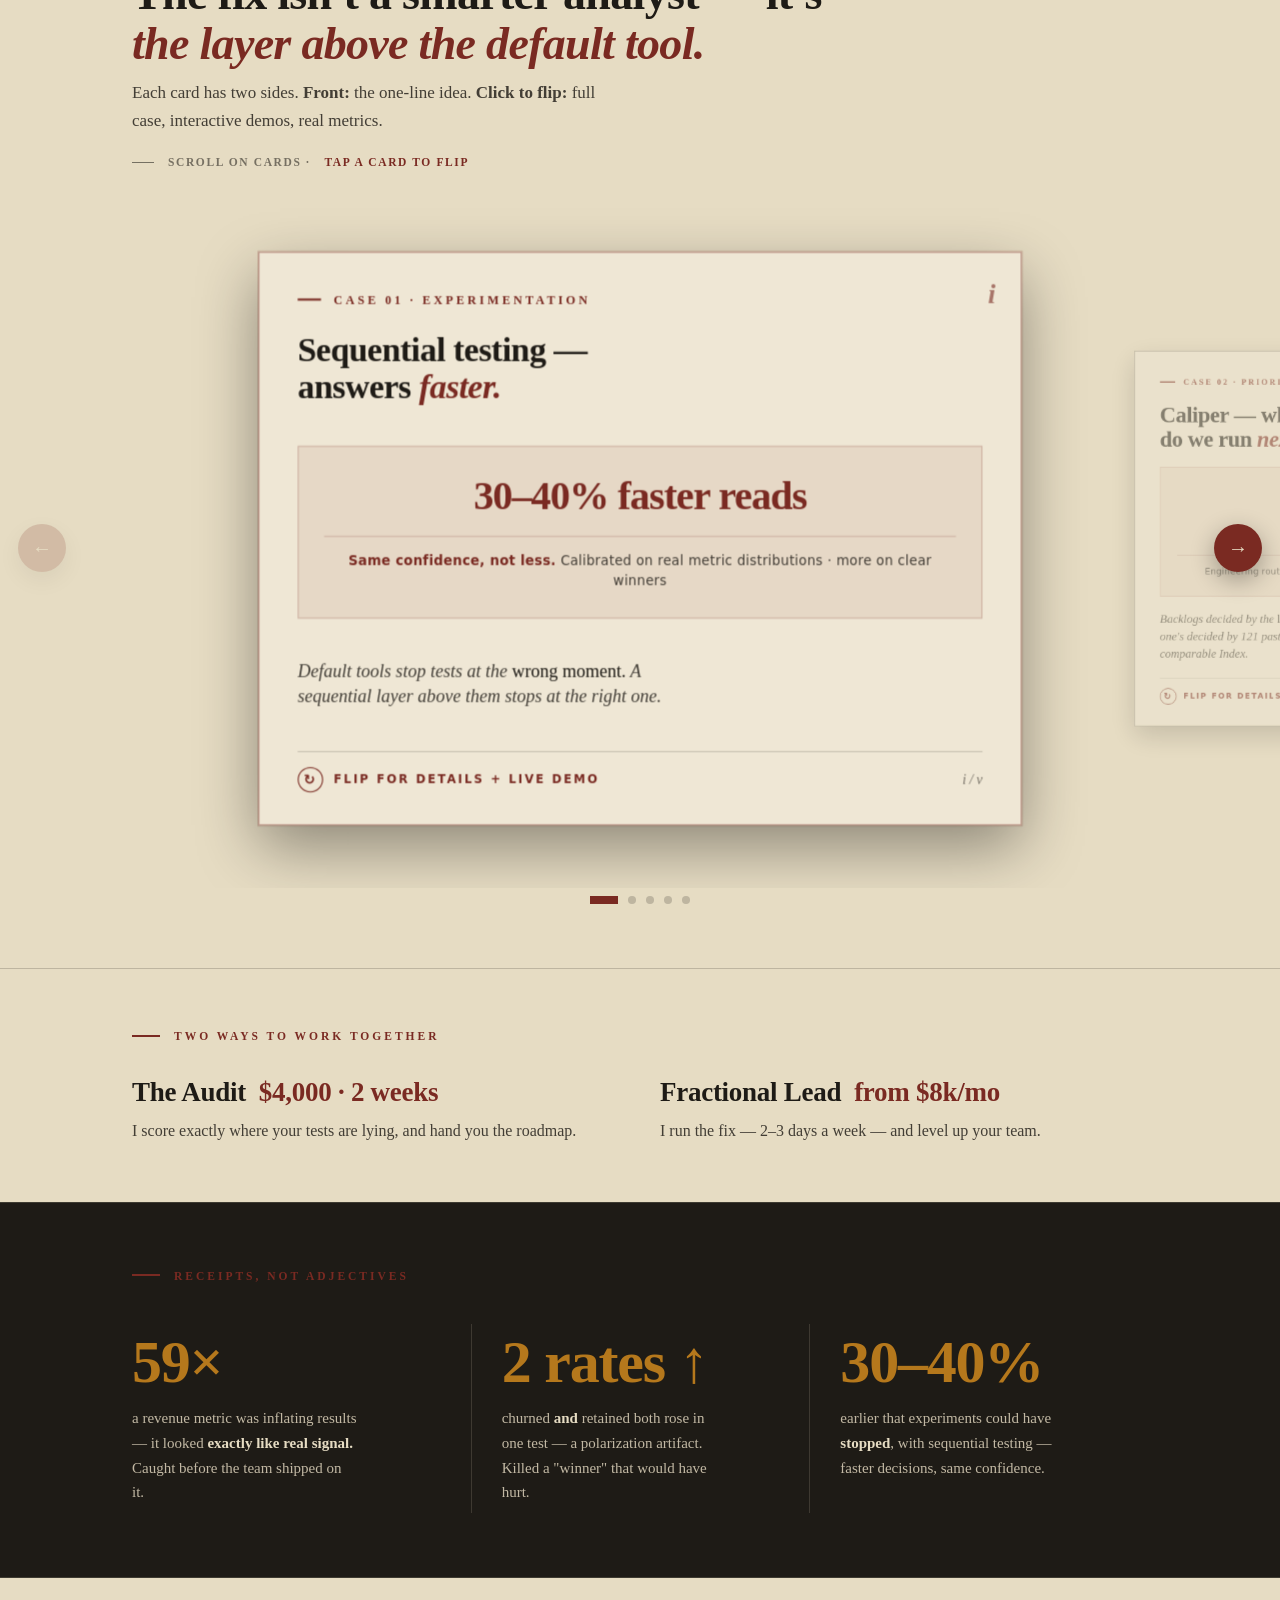
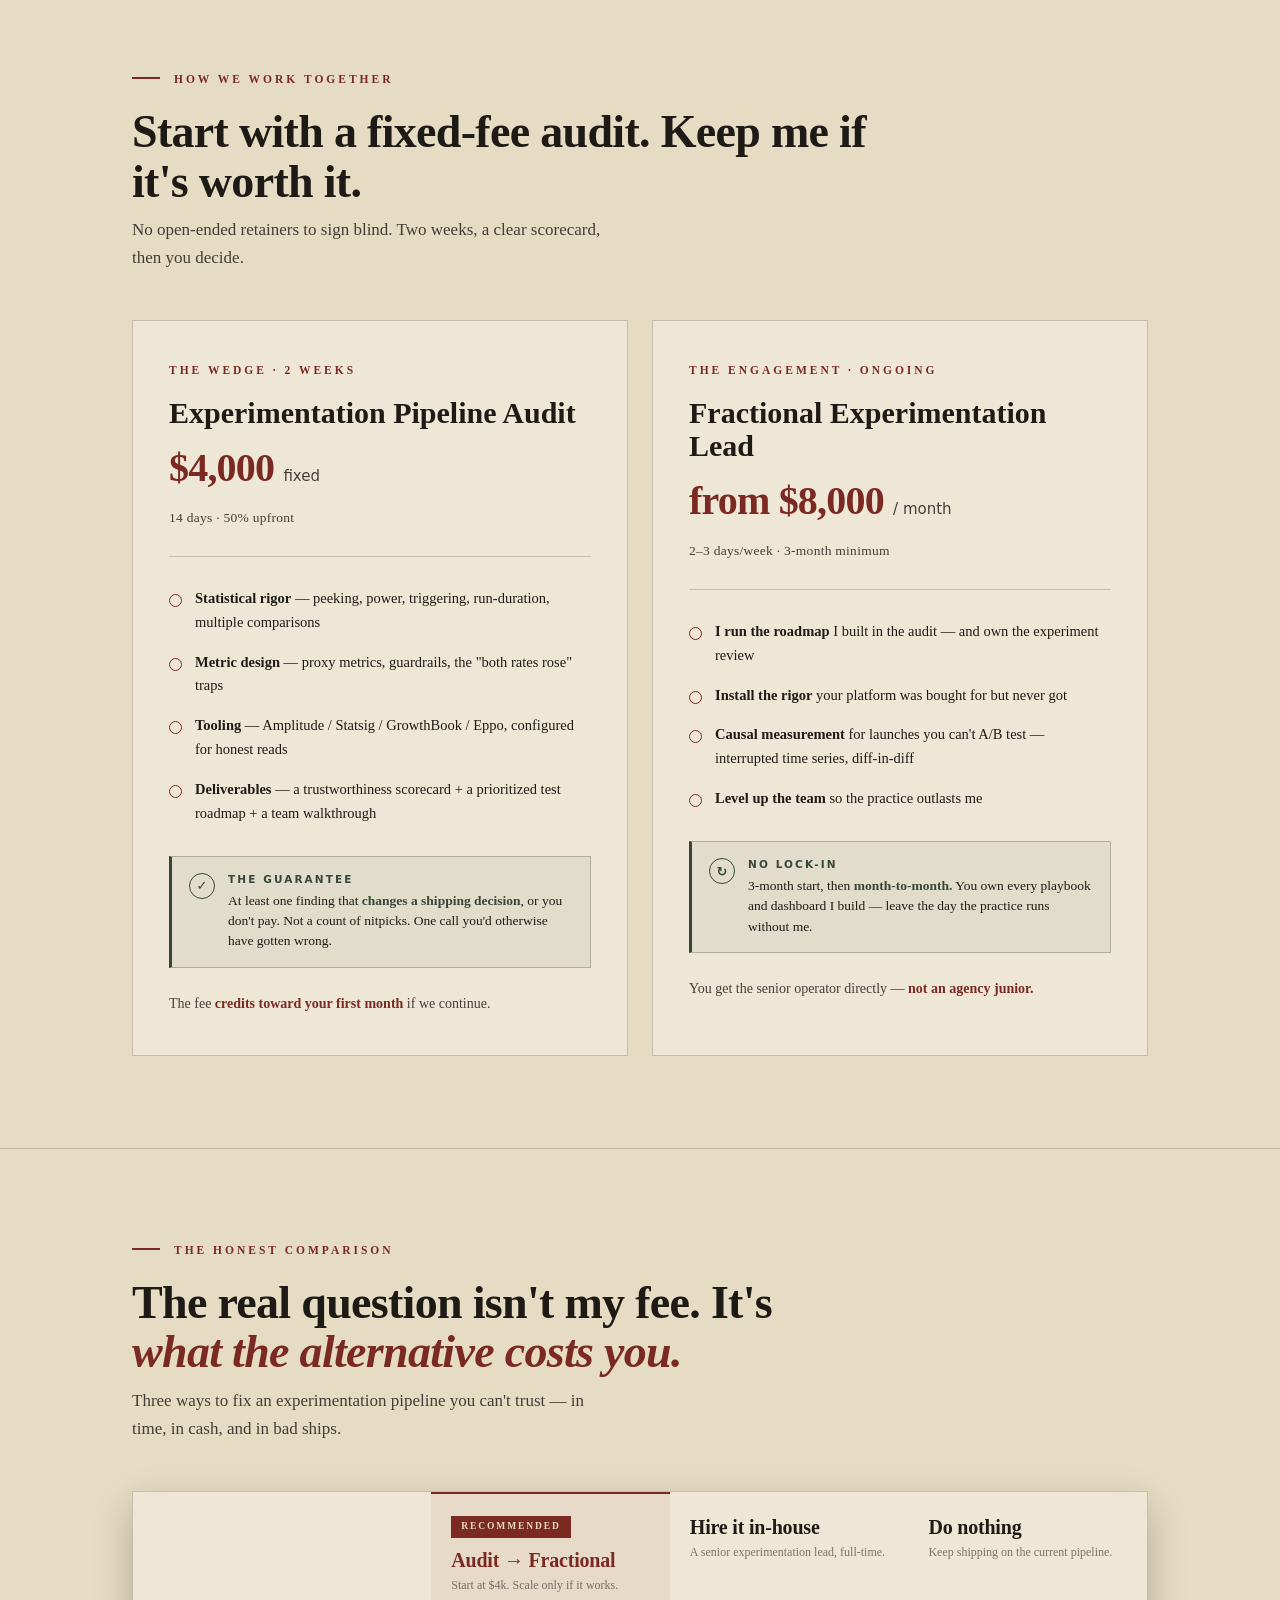
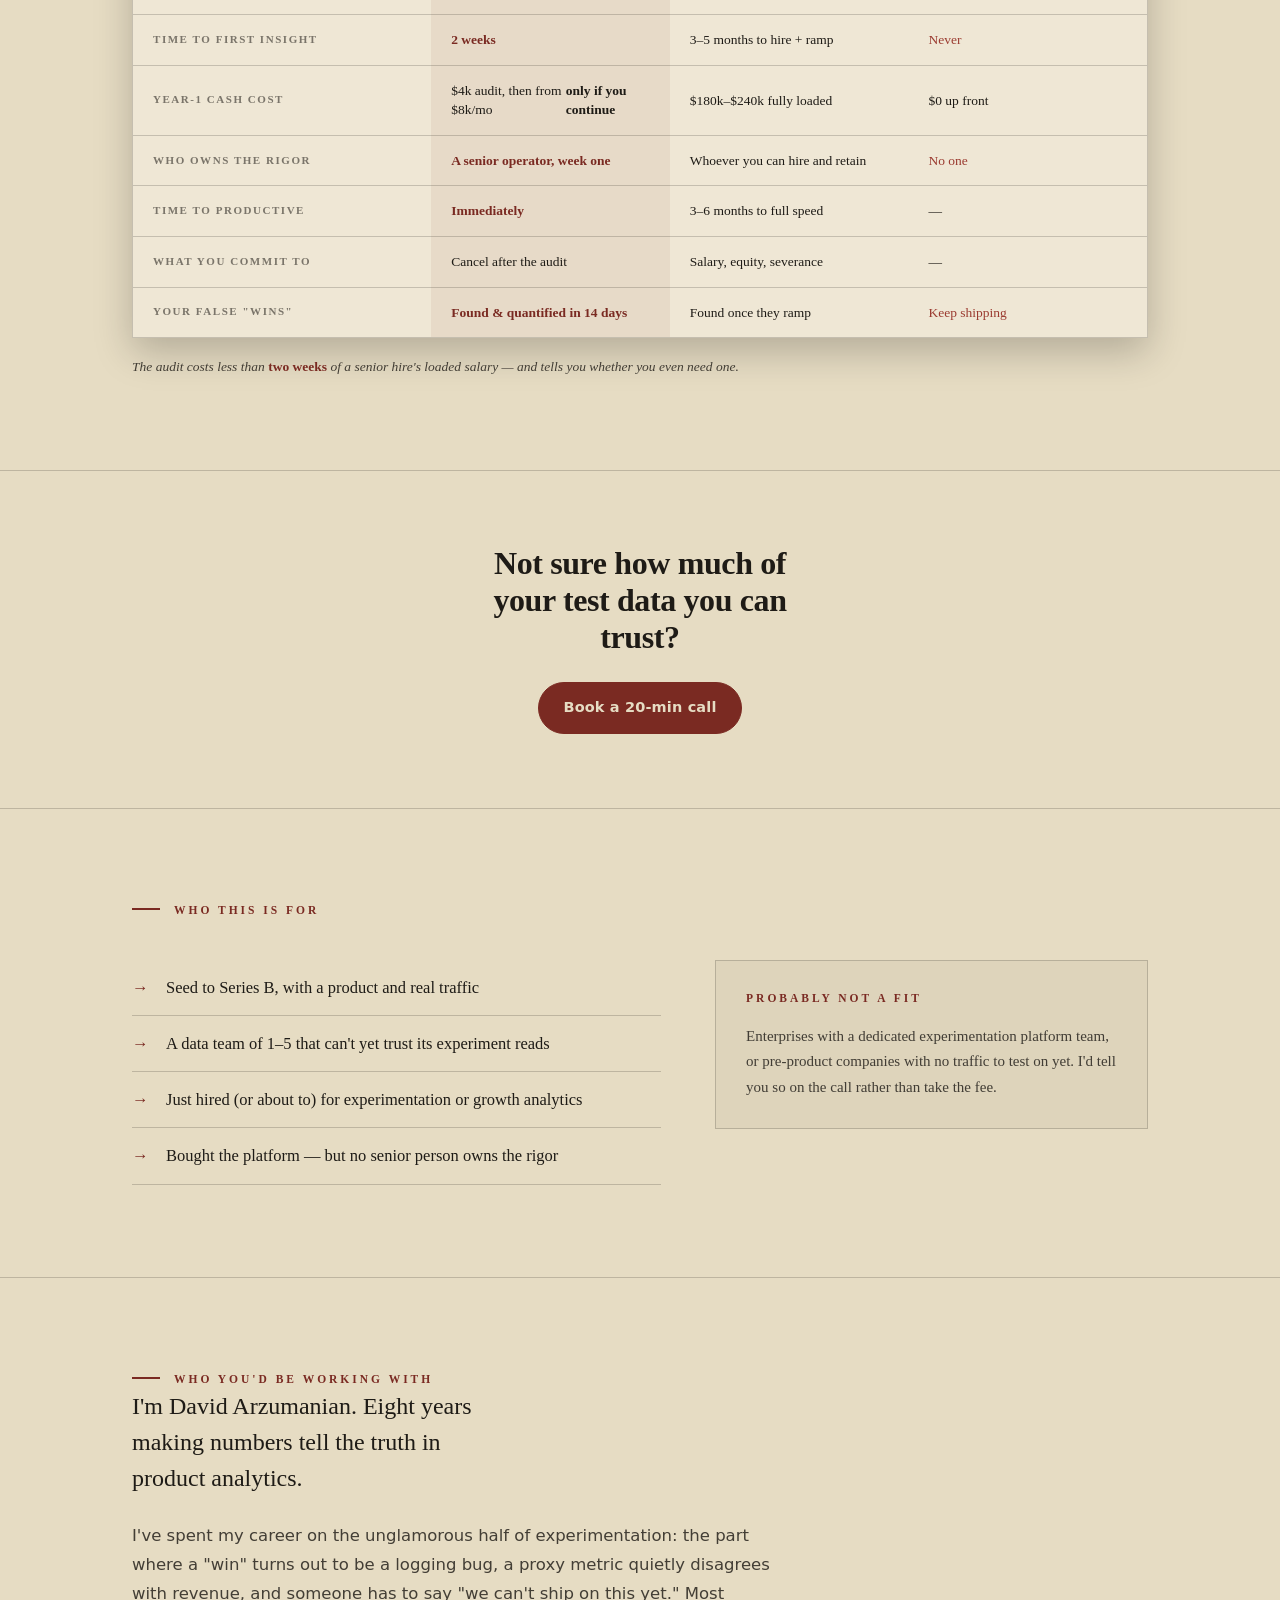
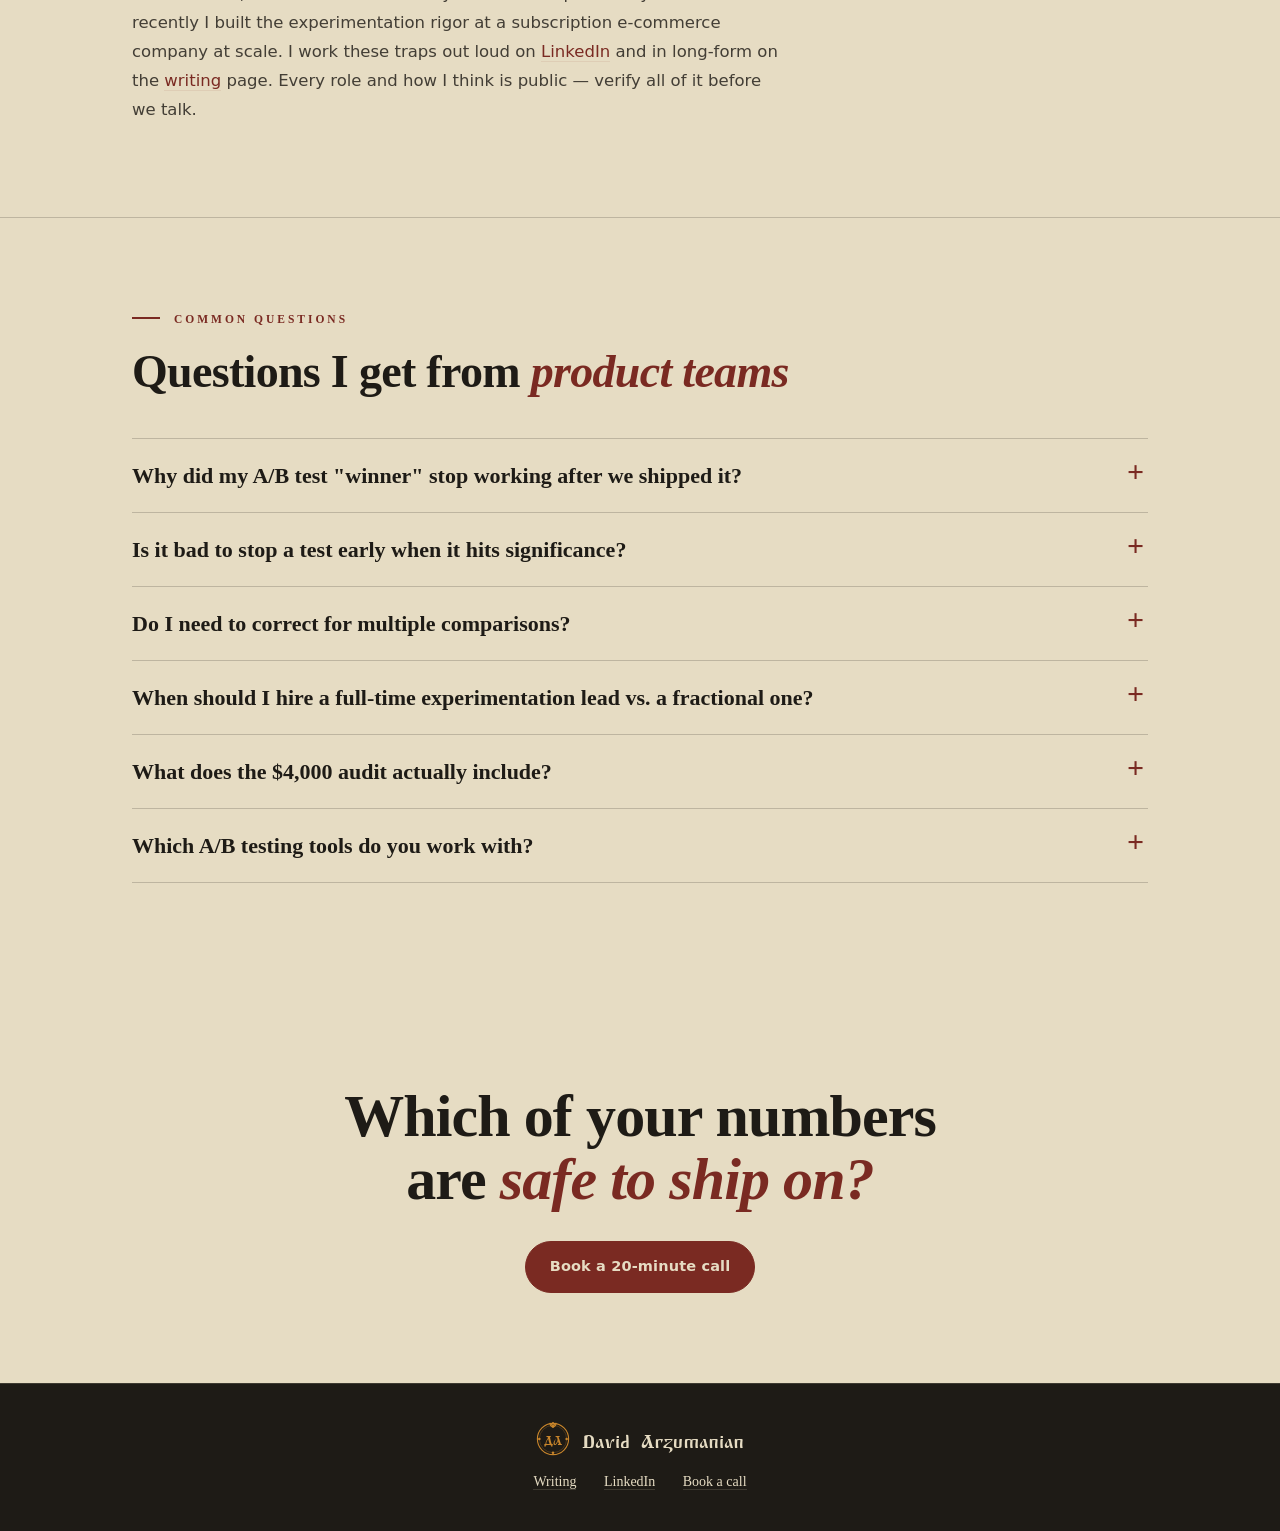
==== commit 545b2b03: "fix(type): widen .sec-head measure (18ch->32ch) so short headings stay on one line The 18ch cap forc" ====
--- a/index.html
+++ b/index.html
@@ -614,7 +614,7 @@
   .stat .cap{margin-top:14px;font-size:15px;color:var(--cream-dim);max-width:30ch}
   .stat .cap b{color:var(--cream);font-weight:600}
   section{padding:92px 0}
-  .sec-head{font-family:var(--serif);font-weight:700;font-size:clamp(30px,4.4vw,46px);line-height:1.08;letter-spacing:-.015em;margin:18px 0 10px;max-width:18ch}
+  .sec-head{font-family:var(--serif);font-weight:700;font-size:clamp(30px,4.4vw,46px);line-height:1.08;letter-spacing:-.015em;margin:18px 0 10px;max-width:32ch}
   .sec-head em{font-style:italic;color:var(--oxblood)}
   .sec-sub{color:var(--cream-dim);max-width:56ch;font-size:17px}
   .cards{display:grid;grid-template-columns:1fr 1fr;gap:24px;margin-top:48px}
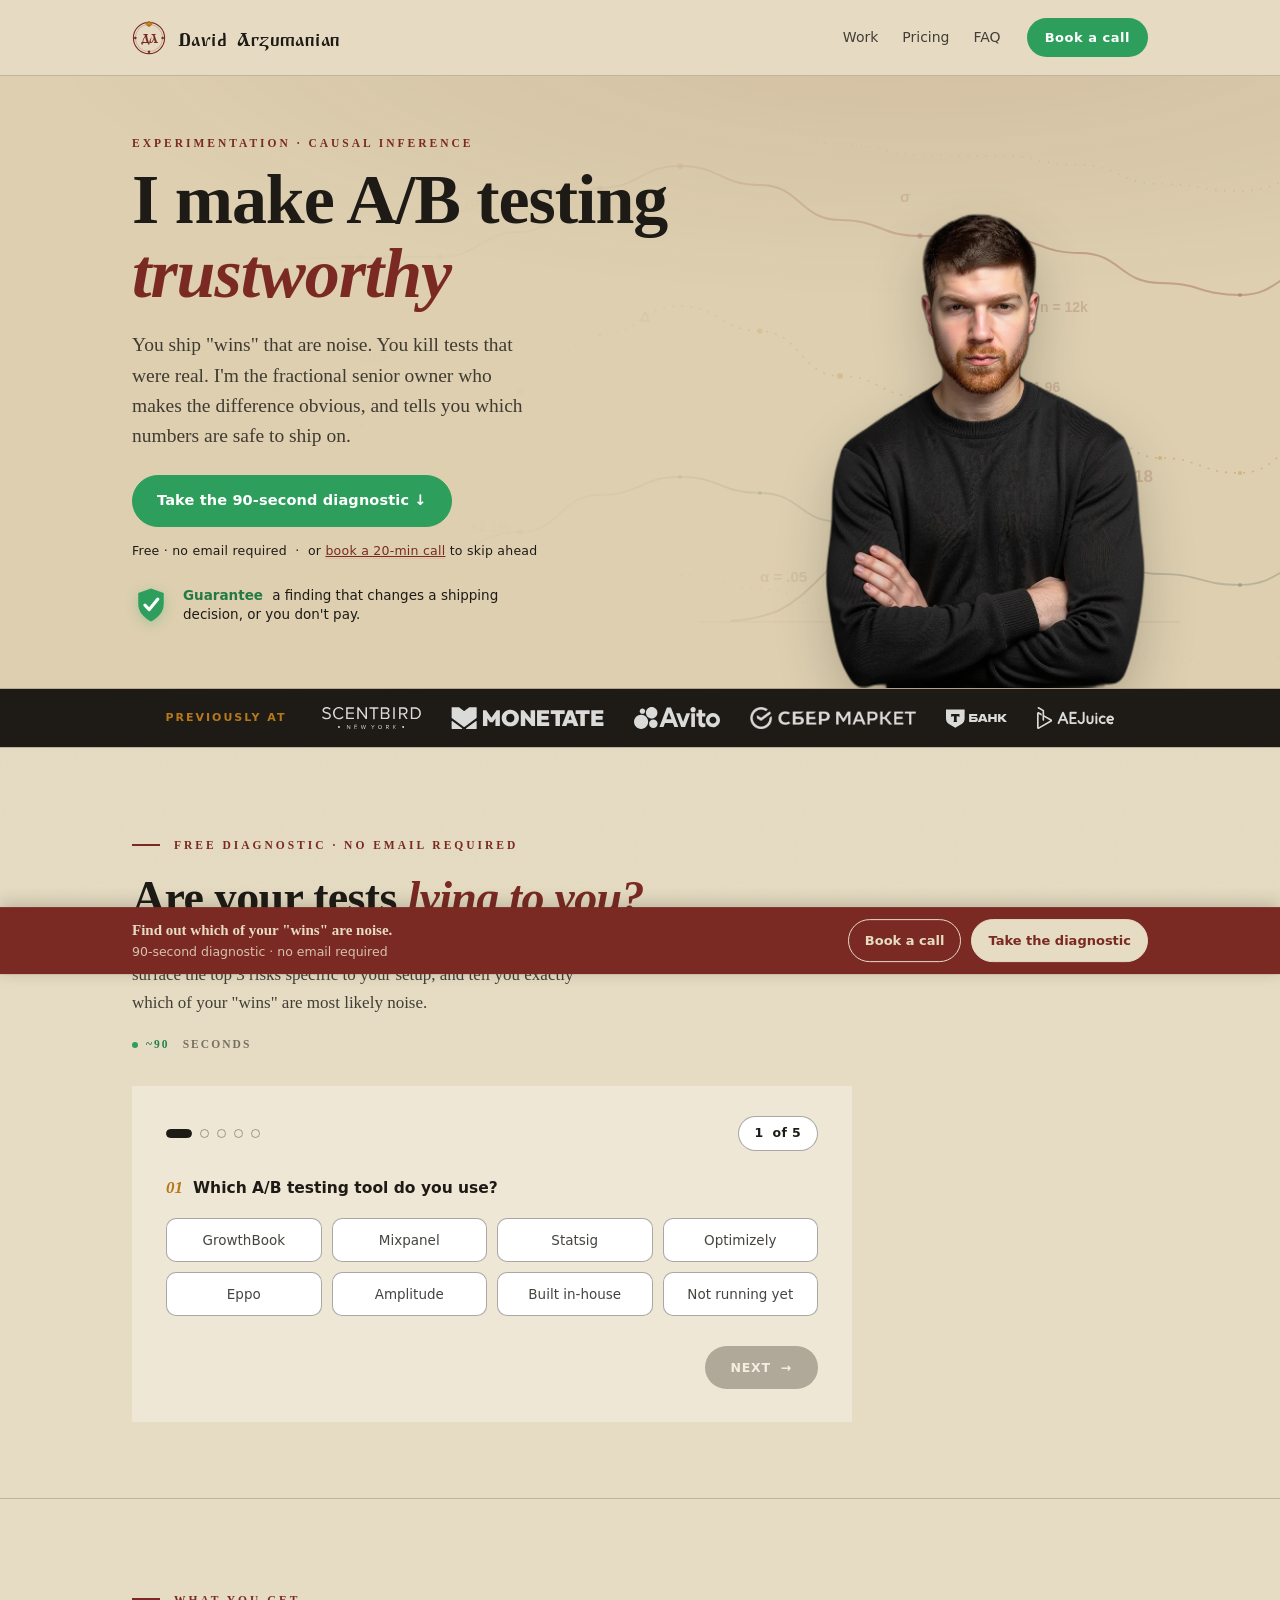
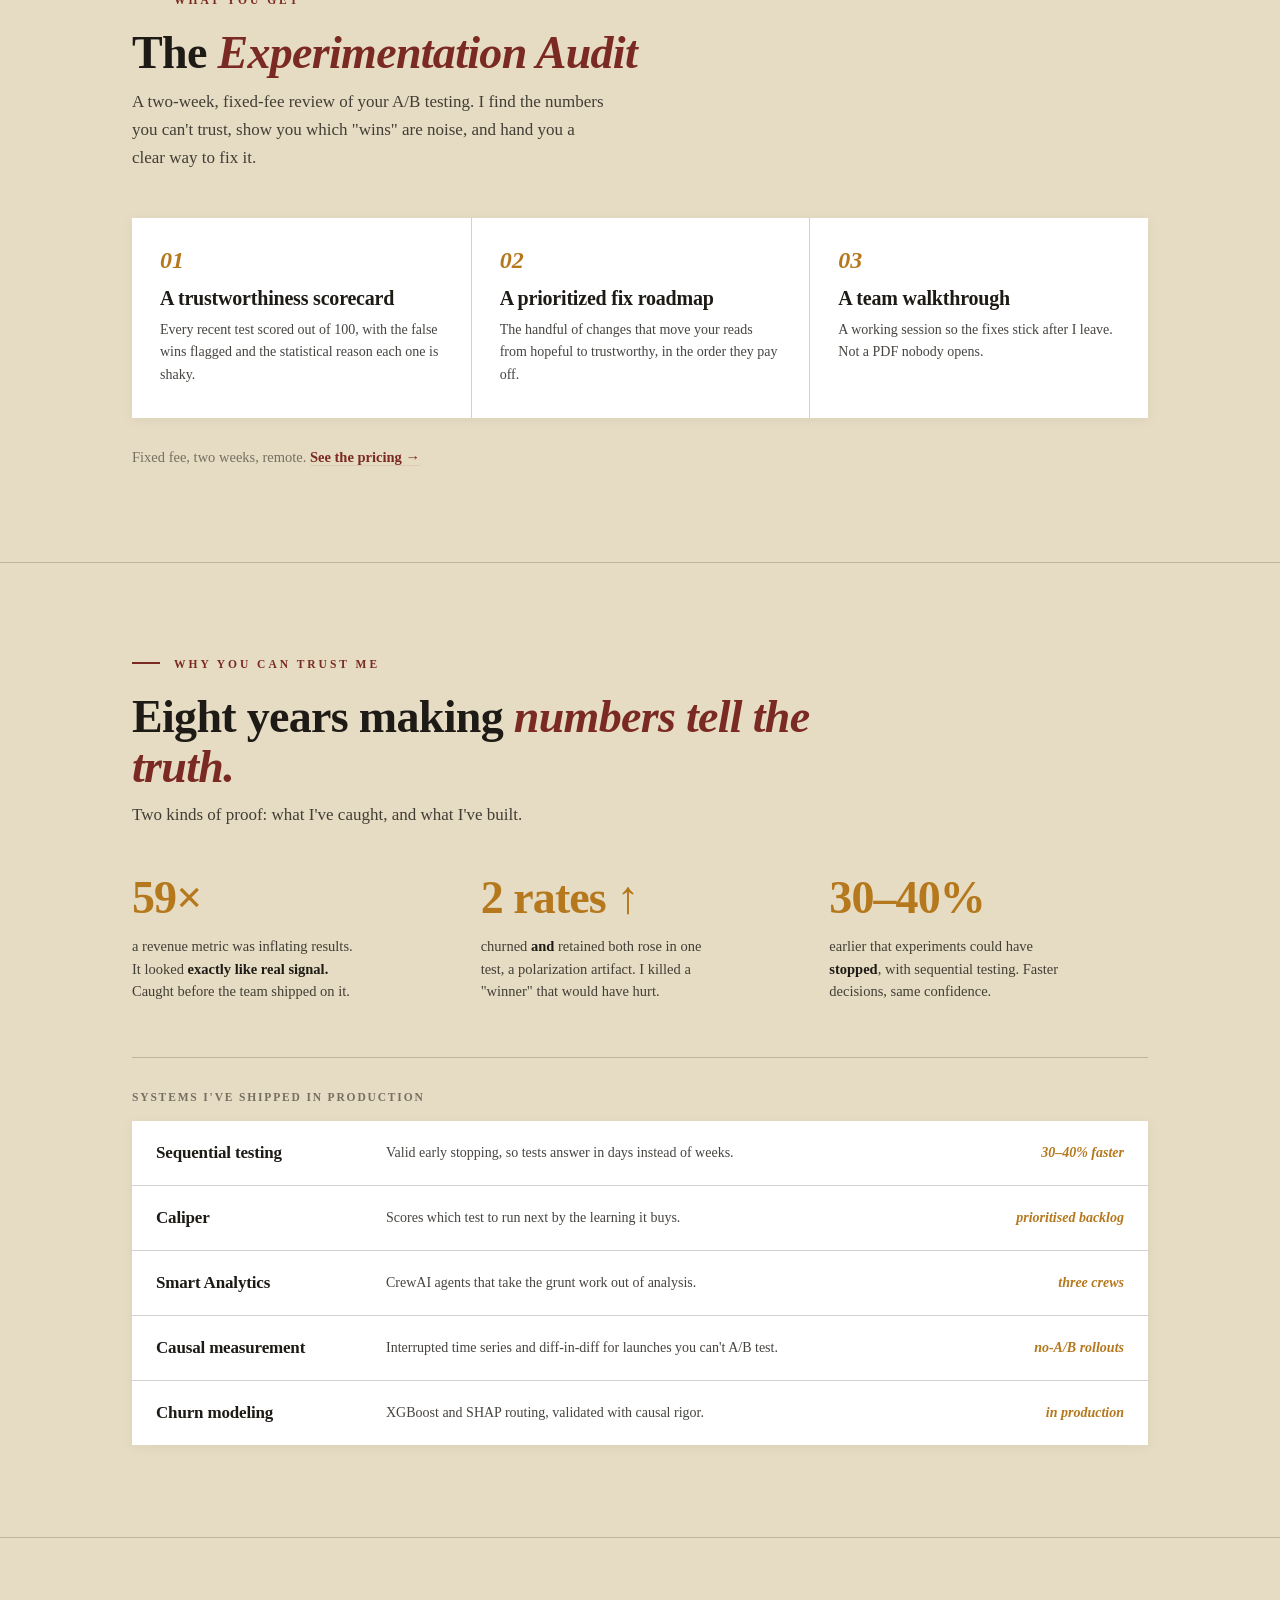
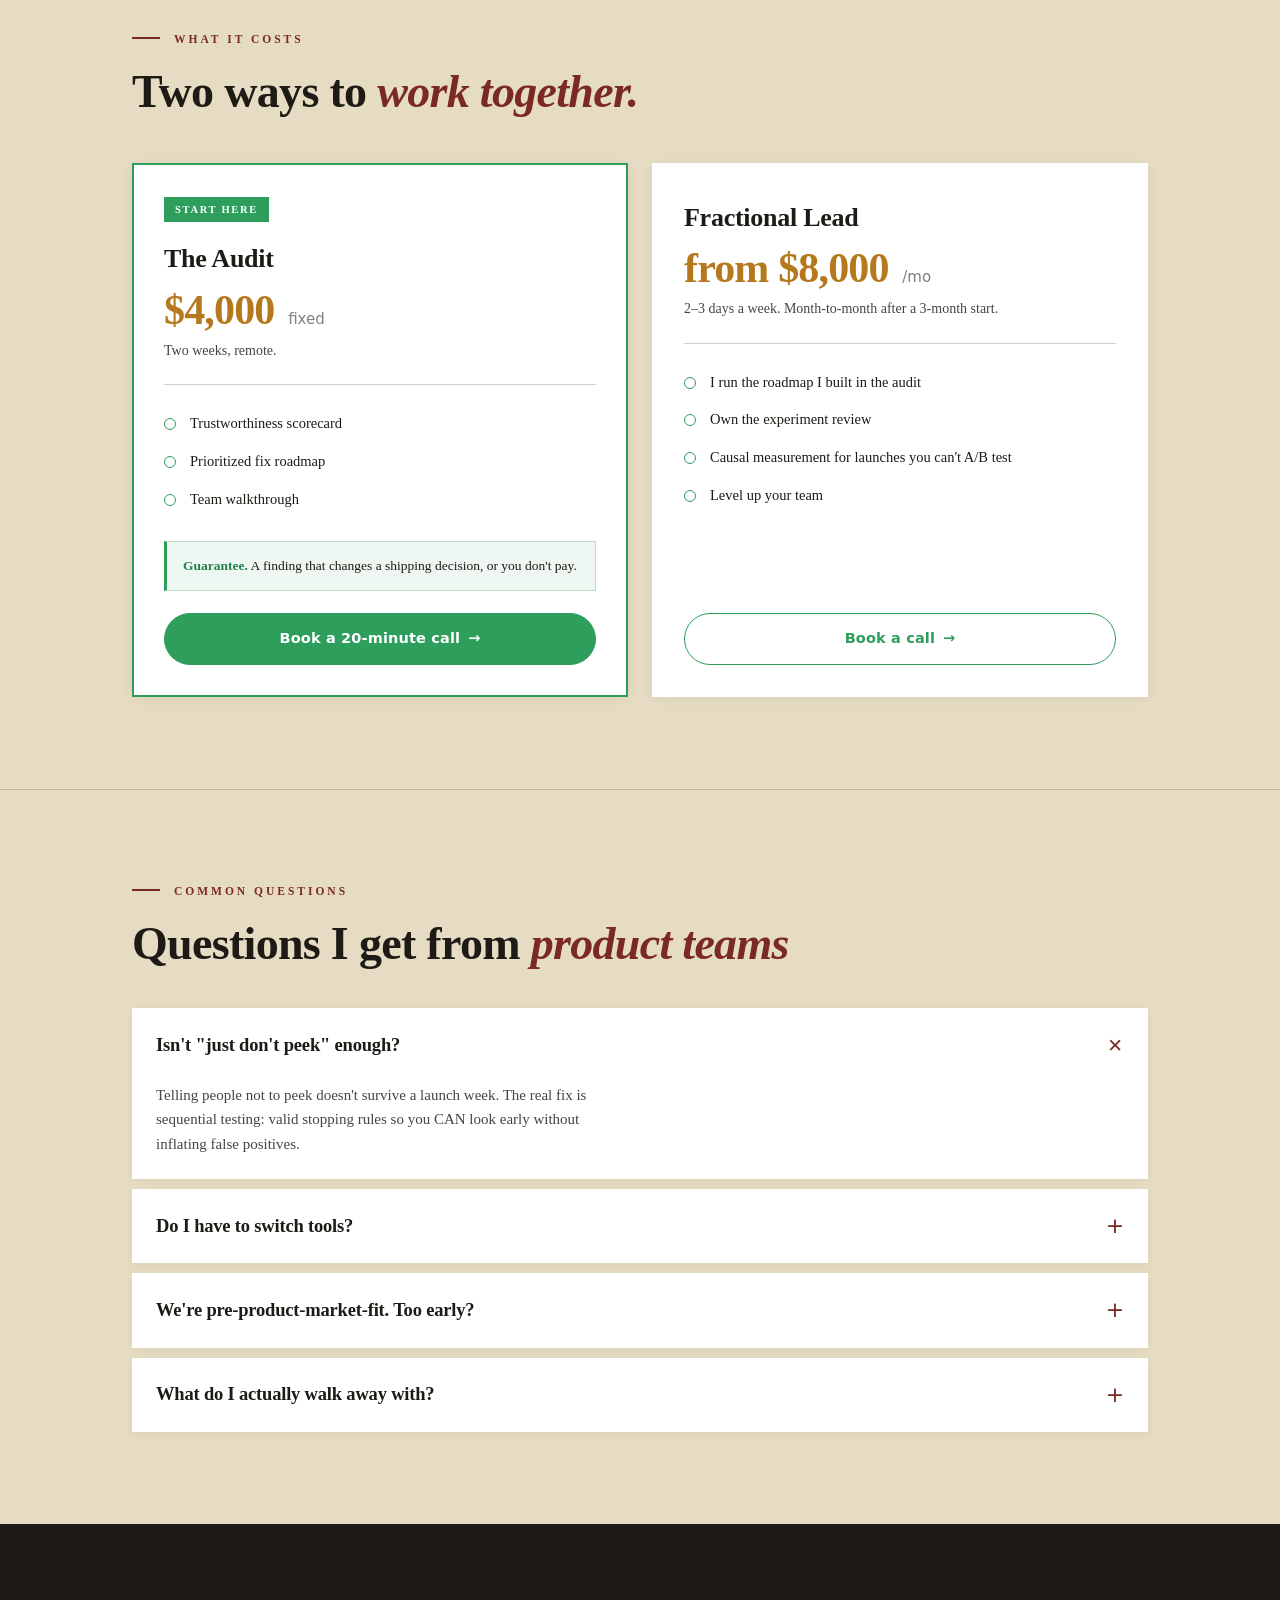
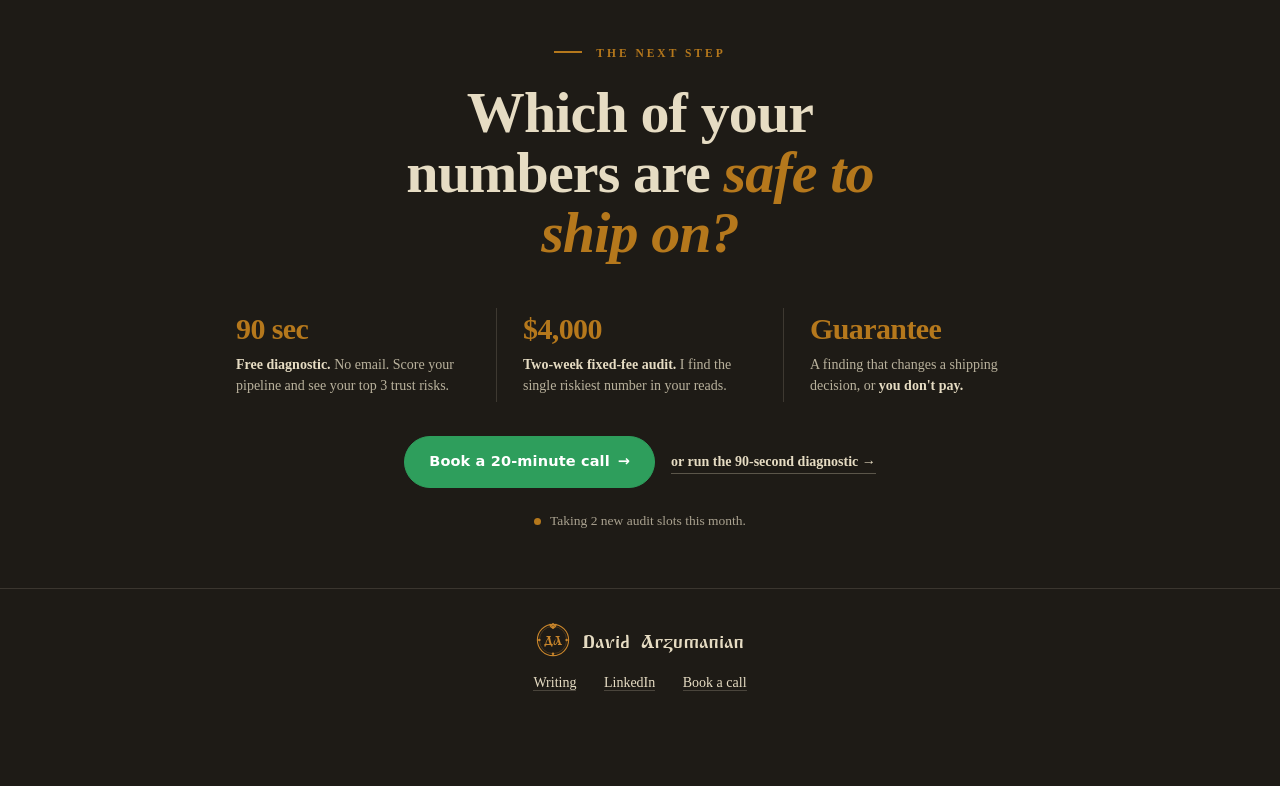
==== commit 8bcc8c6c: "feat(site): reworked sections, honest diagnostic, PT Serif hero, legible favicon - Replace showcase/" ====
--- a/index.html
+++ b/index.html
@@ -60,6 +60,8 @@
     --line:rgba(30,27,22,.2);
     --line-strong:rgba(30,27,22,.38);
     --oxblood-soft:rgba(122,42,34,.08);
+    /* conversion-CTA green (bright, matches the guarantee shield) — booking/audit buttons only */
+    --cta:#2E9E5C; --cta-deep:#23814A; --cta-ink:#FFFFFF; --cta-soft:rgba(46,158,92,.12);
 
     /* ── Legacy vars remapped onto natural-dye (Phase 4). Default context is LIGHT
          (parchment page, panel cards, oxblood accent); dark bands (.proof, footer)
@@ -84,6 +86,7 @@
   .eyebrow .bar{display:inline-block;width:28px;height:2px;background:var(--oxblood);vertical-align:middle;margin-right:14px;transform:translateY(-2px)}
   .gold{color:var(--gold)}
   .serif{font-family:var(--serif)}
+  .sr-only{position:absolute;width:1px;height:1px;padding:0;margin:-1px;overflow:hidden;clip:rect(0 0 0 0);white-space:nowrap;border:0}
   /* pletenka divider: centered ornament between two hairlines (accent only) */
   .ornline{display:flex;align-items:center;justify-content:center;gap:14px;margin:0 auto 30px;color:var(--oxblood)}
   .ornline .l{height:1px;width:56px;background:var(--line-strong)}
@@ -104,15 +107,15 @@
   .nav-links{display:flex;align-items:center;gap:24px}
   .nav-links a{font-family:var(--sans);font-size:14px;font-weight:500;color:var(--iron);opacity:.82;text-decoration:none;transition:opacity .2s ease, color .2s ease}
   .nav-links a:hover{opacity:1;color:var(--oxblood)}
-  .nav a.cta-mini{font-family:var(--sans);font-size:13px;font-weight:600;letter-spacing:.04em;color:var(--parchment);background:var(--oxblood);padding:9px 18px;border-radius:999px;text-decoration:none;transition:transform .2s ease, box-shadow .2s ease}
-  .nav a.cta-mini:hover{transform:translateY(-1px);box-shadow:0 6px 22px rgba(122,42,34,.28)}
+  .nav a.cta-mini{font-family:var(--sans);font-size:13px;font-weight:600;letter-spacing:.04em;color:var(--cta-ink);background:var(--cta);padding:9px 18px;border-radius:999px;text-decoration:none;transition:transform .2s ease, box-shadow .2s ease}
+  .nav a.cta-mini:hover{transform:translateY(-1px);box-shadow:0 6px 22px rgba(46,158,92,.32)}
 
   /* hero — left-aligned copy + portrait at right (revision) */
   .hero{padding:52px 0 0;position:relative;z-index:1}
-  .hero-grid{display:grid;grid-template-columns:1.32fr .9fr;gap:40px;align-items:stretch;min-height:540px}
+  .hero-grid{display:grid;grid-template-columns:1.62fr .8fr;gap:34px;align-items:stretch;min-height:540px}
   .hero-copy{text-align:left;align-self:center;padding:6px 0 56px}
-  .hero h1{font-family:var(--display);font-weight:400;font-size:clamp(34px,4.6vw,54px);line-height:1.0;letter-spacing:.01em;margin:10px 0 0;-webkit-text-stroke:.7px currentColor}
-  .hero h1 em{font-style:normal;color:var(--oxblood)}
+  .hero h1{font-family:var(--serif);font-weight:700;font-size:clamp(40px,6.2vw,70px);line-height:1.05;letter-spacing:-.015em;margin:10px 0 4px}
+  .hero h1 em{font-style:italic;color:var(--oxblood);display:block}
   .hero .lead{font-size:clamp(17px,1.6vw,19.5px);max-width:42ch;margin:20px 0 24px;color:var(--cream-dim);font-weight:400;line-height:1.55}
   .hero .lead b{color:var(--iron);font-weight:600}
   .hero .ornline{justify-content:flex-start;margin:0 0 24px}
@@ -129,11 +132,11 @@
   .hero-portrait picture{position:relative;z-index:1;display:block}
   .hero-portrait img{display:block;width:100%;max-width:380px;height:auto;filter:drop-shadow(0 24px 26px rgba(30,27,22,.22))}
   /* rounded buttons (revision: rounded reads friendlier than square) */
-  .btn{display:inline-flex;align-items:center;gap:8px;font-family:var(--sans);font-weight:600;font-size:14.5px;letter-spacing:.01em;text-decoration:none;padding:13px 24px;border:1.5px solid var(--oxblood);border-radius:999px;transition:transform .2s ease, box-shadow .2s ease, background .2s ease}
-  .btn-primary{background:var(--oxblood);color:var(--parchment)}
-  .btn-primary:hover{transform:translateY(-2px);background:#681F18;box-shadow:0 10px 28px rgba(122,42,34,.26)}
-  .btn-ghost{background:transparent;color:var(--oxblood)}
-  .btn-ghost:hover{background:var(--oxblood-soft)}
+  .btn{display:inline-flex;align-items:center;gap:8px;font-family:var(--sans);font-weight:600;font-size:14.5px;letter-spacing:.01em;text-decoration:none;padding:13px 24px;border:1.5px solid var(--cta);border-radius:999px;transition:transform .2s ease, box-shadow .2s ease, background .2s ease}
+  .btn-primary{background:var(--cta);color:var(--cta-ink)}
+  .btn-primary:hover{transform:translateY(-2px);background:var(--cta-deep);box-shadow:0 10px 28px rgba(46,158,92,.32)}
+  .btn-ghost{background:transparent;color:var(--cta)}
+  .btn-ghost:hover{background:var(--cta-soft)}
   /* hero microcopy + risk-reversal guarantee badge */
   .micro{font-family:var(--sans);font-size:12.5px;letter-spacing:.02em;color:var(--iron);opacity:.66;margin-top:14px}
   .micro a{color:var(--oxblood);border-bottom:1px solid var(--oxblood-soft)}
@@ -166,102 +169,91 @@
   .diagnostic{padding:88px 0 76px;border-top:1px solid var(--cream-faint);position:relative}
   .diag-meta{margin-top:18px;display:inline-flex;align-items:center;gap:16px;font-size:11.5px;letter-spacing:.18em;text-transform:uppercase;color:var(--cream-meta);font-weight:600}
   .diag-meta span{display:inline-flex;align-items:center;gap:8px}
-  .diag-meta span::before{content:"";display:inline-block;width:6px;height:6px;border-radius:50%;background:var(--gold)}
-  .diag-meta strong{color:var(--gold);font-weight:700}
-  .diag-panel{margin-top:36px;background:var(--burgundy-2);border:1.5px solid var(--cream-soft);border-radius:0;padding:32px 36px;box-shadow:0 18px 48px rgba(0,0,0,.30)}
-  .diag-q{
-    overflow:hidden; max-height:0; opacity:0; padding:0;
-    border-bottom:1px solid transparent;
-    transition: max-height .55s cubic-bezier(.22,1,.36,1),
-                opacity .4s ease .12s,
-                padding .55s cubic-bezier(.22,1,.36,1),
-                border-color .55s ease;
-  }
-  .diag-q.is-visible{
-    max-height:640px; opacity:1; padding:18px 0;
-    border-bottom-color:var(--cream-faint);
-  }
-  .diag-q.is-visible:first-child{padding-top:6px}
-  .diag-q.is-visible:last-of-type{border-bottom-color:transparent}
-
-  /* Collapsed state — after answer, question shrinks to compact 1-row summary */
-  .diag-q-collapsed{display:none}
-  .diag-q.is-answered .diag-q-label,
-  .diag-q.is-answered .diag-options,
-  .diag-q.is-answered .diag-slider-wrap{display:none}
-  .diag-q.is-answered .diag-q-collapsed{
-    display:flex; align-items:center; gap:14px;
-  }
-  .diag-q.is-visible.is-answered{
-    max-height:80px; padding:14px 0;
-    transition: max-height .55s cubic-bezier(.22,1,.36,1),
-                padding .55s cubic-bezier(.22,1,.36,1),
-                border-color .55s ease;
-  }
-  .diag-q-collapsed-num{
-    color:var(--gold); font-family:var(--serif); font-style:italic;
-    font-weight:500; font-size:17px; letter-spacing:-.01em;
-    flex-shrink:0;
-  }
-  .diag-q-collapsed-label{
-    color:var(--cream-dim); font-size:13.5px; font-weight:500;
-    flex-shrink:0;
-  }
-  .diag-q-collapsed-val{
-    margin-left:auto; color:var(--cream); font-weight:600; font-size:13px;
-    padding:5px 12px;
-    background:rgba(122,42,34,.10);
-    border:1px solid rgba(122,42,34,.22);
-    border-radius:0;
-    line-height:1.4;
-  }
-  .diag-q-collapsed-change{
-    font-family:var(--sans); font-size:10px; font-weight:600;
-    letter-spacing:.14em; text-transform:uppercase;
-    background:transparent; border:0; padding:5px 0;
-    color:var(--cream-meta); cursor:pointer;
-    border-bottom:1px solid transparent;
-    transition:color .2s, border-color .2s;
-    flex-shrink:0;
-  }
-  .diag-q-collapsed-change:hover{
-    color:var(--gold); border-bottom-color:var(--gold);
-  }
-  .diag-q-label{font-family:var(--sans);font-size:14px;font-weight:600;color:var(--cream);margin-bottom:14px;line-height:1.4}
-  .diag-q-label .num{color:var(--gold);font-family:var(--serif);font-style:italic;font-weight:700;margin-right:8px}
-  .diag-options{display:flex;flex-wrap:wrap;gap:8px}
-  .diag-options-stacked{flex-direction:column;gap:8px}
-  .diag-opt{background:transparent;border:1.5px solid var(--cream-faint);color:var(--cream-dim);padding:10px 16px;border-radius:8px;font-family:var(--sans);font-size:13px;font-weight:500;cursor:pointer;text-align:left;transition:all .2s ease}
-  .diag-options-stacked .diag-opt{border-radius:8px;padding:13px 18px;line-height:1.5}
-  .diag-opt strong{color:var(--cream);font-weight:600;margin-right:4px}
-  .diag-opt:hover{border-color:var(--gold);color:var(--cream)}
-  .diag-opt.is-selected{background:var(--gold);color:var(--burgundy);border-color:var(--gold);font-weight:600}
-  .diag-opt.is-selected strong{color:var(--burgundy)}
-  .diag-slider-wrap{display:flex;align-items:center;gap:20px;padding:6px 0}
-  .diag-slider{flex:1;-webkit-appearance:none;appearance:none;height:4px;background:var(--cream-faint);border-radius:0;outline:none;cursor:pointer}
-  .diag-slider::-webkit-slider-thumb{-webkit-appearance:none;appearance:none;width:16px;height:16px;border-radius:50%;background:var(--gold);border:2px solid var(--burgundy-2);cursor:pointer}
-  .diag-slider::-moz-range-thumb{width:16px;height:16px;border-radius:50%;background:var(--gold);border:2px solid var(--burgundy-2);cursor:pointer}
-  .diag-slider-val{font-family:var(--serif);font-style:italic;font-size:17px;color:var(--gold);font-weight:700;min-width:110px;letter-spacing:-.01em}
-  .diag-foot{margin-top:22px;display:flex;align-items:center;gap:18px;flex-wrap:wrap}
-  .diag-submit{background:var(--gold);color:var(--burgundy);font-family:var(--sans);font-size:13px;font-weight:700;letter-spacing:.06em;text-transform:uppercase;padding:14px 24px;border:0;border-radius:999px;cursor:pointer;display:inline-flex;align-items:center;gap:12px;transition:all .2s ease}
-  .diag-submit:hover:not(:disabled){transform:translateY(-1px);box-shadow:0 10px 30px rgba(122,42,34,.32)}
-  .diag-submit:disabled{opacity:.30;cursor:not-allowed}
-  .diag-progress{font-size:11.5px;letter-spacing:.16em;text-transform:uppercase;color:var(--cream-meta);font-weight:600}
-  .diag-progress strong{color:var(--gold);font-weight:700}
-  .diag-result{margin-top:32px;background:var(--burgundy-3);border:1.5px solid rgba(122,42,34,.36);border-radius:0;padding:30px 32px;box-shadow:0 22px 56px rgba(0,0,0,.40), 0 0 0 1px rgba(122,42,34,.22);display:none;animation:fadeUp .5s var(--ease) backwards}
+  .diag-meta span::before{content:"";display:inline-block;width:6px;height:6px;border-radius:50%;background:var(--cta)}
+  .diag-meta strong{color:var(--cta-deep);font-weight:700}
+  /* de-chromed: no border, no shadow — the panel bg vs page bg carries the edge. Focused width, left-aligned under the heading. */
+  .diag-panel{margin-top:30px;max-width:720px;background:var(--burgundy-2);border:0;border-radius:0;padding:30px 34px 30px;box-shadow:none;scroll-margin-top:96px}
+
+  /* ── Step wizard: one question at a time. Steps are grid-stacked so the card is always
+       as tall as the tallest step (zero layout shift between steps). ── */
+  .diag-wiz-top{display:flex;align-items:center;justify-content:space-between;gap:16px;margin-bottom:26px}
+  .diag-dots{display:flex;align-items:center;gap:8px}
+  .diag-dot{width:9px;height:9px;border-radius:999px;background:transparent;border:1.5px solid var(--line-strong);transition:width .25s var(--ease),background .25s ease,border-color .25s ease}
+  .diag-dot.is-done{background:var(--iron);border-color:var(--iron)}
+  .diag-dot.is-current{width:26px;background:var(--iron);border-color:var(--iron)}
+  /* step badge: rounded capsule pill ("1 of 5") */
+  .diag-shield{display:inline-flex;align-items:center;background:#fff;border:1px solid var(--line-strong);border-radius:999px;padding:6px 16px;font-family:var(--sans);font-size:12.5px;font-weight:600;letter-spacing:.03em;color:var(--iron)}
+  .diag-shield b{color:var(--iron);font-weight:700;margin-right:4px}
+
+  .diag-q-label{font-family:var(--sans);font-size:15.5px;font-weight:600;color:var(--cream);margin-bottom:18px;line-height:1.35}
+  .diag-q-label .num{color:var(--ochre);font-family:var(--serif);font-style:italic;font-weight:700;margin-right:10px;font-size:17px}
+
+  .diag-steps{display:grid}
+  .diag-wstep{grid-area:1 / 1;align-self:start;opacity:0;visibility:hidden;pointer-events:none;transition:opacity .28s var(--ease)}
+  .diag-wstep.is-active{opacity:1;visibility:visible;pointer-events:auto}
+
+  /* one unified option family: rounded, white fill; selected = black */
+  .diag-options{display:flex;flex-wrap:wrap;gap:10px}
+  .diag-opt{background:#fff;border:1px solid var(--line-strong);color:var(--cream-dim);padding:13px 14px;border-radius:10px;font-family:var(--sans);font-size:13.5px;font-weight:500;cursor:pointer;text-align:center;transition:background .15s ease,color .15s ease,border-color .15s ease,box-shadow .15s ease}
+  .diag-opt:hover{border-color:var(--iron);color:var(--cream);box-shadow:0 2px 10px rgba(30,27,22,.08)}
+  .diag-opt.is-selected{background:var(--iron);color:#fff;border-color:var(--iron);font-weight:600}
+  .diag-opt:focus-visible{outline:2px solid var(--iron);outline-offset:2px}
+  /* Q1 tool: 4-col grid */
+  .diag-grid{display:grid;grid-template-columns:repeat(4,1fr);gap:10px}
+  /* Q3/Q4/Q5: equal-width row of rounded chips */
+  .diag-seg{display:flex;flex-wrap:wrap;gap:10px}
+  .diag-seg .diag-opt{flex:1;min-width:0;white-space:nowrap}
+  .diag-help{font-family:var(--sans);font-size:12px;color:rgba(30,27,22,.66);line-height:1.45;margin-top:14px}
+  /* Q2 volume: big ochre readout + slim slider + steppers */
+  .diag-vol-val{font-family:var(--serif);font-style:italic;font-weight:700;color:var(--ochre);font-size:34px;letter-spacing:-.02em;line-height:1}
+  .diag-vol-val small{font-family:var(--sans);font-style:normal;font-size:13px;font-weight:500;color:var(--cream-meta);margin-left:8px;letter-spacing:0}
+  .diag-vol-row{display:flex;align-items:center;gap:14px;margin-top:18px}
+  .diag-step{width:44px;height:44px;flex:none;border:1px solid var(--line-strong);background:#fff;color:var(--cream);font-size:19px;line-height:1;cursor:pointer;display:grid;place-items:center;font-family:var(--sans);border-radius:9px;transition:border-color .15s ease,color .15s ease}
+  .diag-step:hover{border-color:var(--iron);color:var(--iron)}
+  .diag-step:focus-visible{outline:2px solid var(--iron);outline-offset:2px}
+  .diag-slider{flex:1;-webkit-appearance:none;appearance:none;height:4px;background:var(--cream-faint);outline:none;cursor:pointer;border-radius:999px}
+  .diag-slider::-webkit-slider-thumb{-webkit-appearance:none;appearance:none;width:18px;height:18px;border-radius:50%;background:var(--iron);border:3px solid var(--panel);cursor:pointer}
+  .diag-slider::-moz-range-thumb{width:18px;height:18px;border-radius:50%;background:var(--iron);border:3px solid var(--panel);cursor:pointer}
+  .diag-slider:focus-visible{outline:2px solid var(--iron);outline-offset:4px}
+  /* nav: back (left) + next/score (right). min-height keeps the row from jumping step to step. */
+  .diag-wiz-nav{display:flex;align-items:center;gap:14px;margin-top:28px;min-height:48px}
+  .diag-back{font-family:var(--sans);font-size:12.5px;font-weight:600;letter-spacing:.04em;color:var(--cream-meta);background:transparent;border:0;cursor:pointer;display:inline-flex;align-items:center;gap:8px;padding:8px 4px}
+  .diag-back:hover{color:var(--iron)}
+  .diag-back[hidden]{display:none}
+  .diag-next,.diag-submit{margin-left:auto;background:var(--iron);color:#fff;font-family:var(--sans);font-size:12.5px;font-weight:700;letter-spacing:.06em;text-transform:uppercase;padding:14px 26px;border:0;border-radius:999px;cursor:pointer;display:inline-flex;align-items:center;justify-content:center;gap:10px;transition:background .2s ease,transform .2s ease,box-shadow .2s ease}
+  .diag-next:hover:not(:disabled),.diag-submit:hover:not(:disabled){transform:translateY(-1px);background:#000;box-shadow:0 10px 26px rgba(30,27,22,.28)}
+  .diag-next:disabled,.diag-submit:disabled{opacity:.3;cursor:not-allowed}
+  .diag-next[hidden],.diag-submit[hidden]{display:none}
+  /* answer recap shown after scoring */
+  .diag-recap{display:flex;align-items:center;gap:12px;flex-wrap:wrap;font-family:var(--sans);font-size:12.5px;color:var(--cream-dim);padding-bottom:22px;margin-bottom:22px;border-bottom:1px solid var(--cream-faint)}
+  .diag-recap[hidden]{display:none}
+  .diag-recap-text b{color:var(--cream);font-weight:600}
+  .diag-recap-edit{font-family:var(--sans);font-size:10.5px;font-weight:700;letter-spacing:.12em;text-transform:uppercase;background:transparent;border:0;border-bottom:1px solid var(--line-strong);color:var(--cream-meta);cursor:pointer;padding:2px 0;margin-left:auto}
+  .diag-recap-edit:hover{color:var(--iron);border-color:var(--iron)}
+  /* scored: collapse the wizard, reveal the result in the reserved space */
+  .diag-panel.is-scored .diag-wiz-top,
+  .diag-panel.is-scored .diag-steps,
+  .diag-panel.is-scored .diag-wiz-nav{display:none}
+  .diag-result{margin-top:0;background:none;border:0;border-radius:0;padding:0;box-shadow:none;display:none;animation:fadeUp .5s var(--ease) backwards}
   .diag-result.is-shown{display:block}
   @keyframes fadeUp{from{opacity:0;transform:translateY(14px)}to{opacity:1;transform:none}}
-  .diag-result-head{text-align:center;padding-bottom:24px;margin-bottom:24px;border-bottom:1px solid var(--cream-faint)}
-  .diag-result-eyebrow{font-size:11px;font-weight:700;letter-spacing:.26em;text-transform:uppercase;color:var(--gold);margin-bottom:14px}
+  .diag-result-head{text-align:center;padding-bottom:18px;margin-bottom:18px;border-bottom:1px solid var(--cream-faint)}
+  .diag-result-head:focus{outline:none}
+  .diag-result-eyebrow{font-size:11px;font-weight:700;letter-spacing:.26em;text-transform:uppercase;color:var(--gold);margin-bottom:12px}
   .diag-score-display{display:inline-flex;align-items:baseline;gap:8px;font-family:var(--serif);font-style:italic;font-weight:700}
-  .diag-score-num{font-size:clamp(60px,9vw,88px);color:var(--gold);letter-spacing:-.04em;line-height:1}
-  .diag-score-out{font-size:26px;color:var(--cream-meta);font-style:italic}
-  .diag-verdict{margin-top:12px;font-family:var(--serif);font-size:17px;color:var(--cream);line-height:1.4}
-  .diag-verdict-tag{display:inline-block;font-family:var(--sans);font-size:11px;font-weight:700;letter-spacing:.18em;text-transform:uppercase;padding:5px 12px;border-radius:0;margin-bottom:8px}
-  .diag-verdict-tag.solid{background:rgba(95,175,108,.18);color:#36473A}
-  .diag-verdict-tag.good{background:rgba(122,42,34,.16);color:var(--gold)}
-  .diag-verdict-tag.warn{background:rgba(232,166,64,.18);color:#B5781C}
-  .diag-verdict-tag.critical{background:rgba(212,84,84,.22);color:#9B3B30}
+  .diag-score-num{font-size:clamp(56px,8vw,80px);color:var(--gold);letter-spacing:-.04em;line-height:1}
+  .diag-score-out{font-size:24px;color:var(--cream-meta);font-style:italic}
+  .diag-verdict{margin-top:12px;font-family:var(--serif);font-size:16.5px;color:var(--cream);line-height:1.45;max-width:54ch;margin-left:auto;margin-right:auto}
+  /* show-more toggle to unfold the detailed risks (keeps the default card compact) */
+  .diag-more-wrap{text-align:center}
+  .diag-more{display:inline-flex;align-items:center;gap:8px;font-family:var(--sans);font-size:11.5px;font-weight:700;letter-spacing:.1em;text-transform:uppercase;color:var(--cream-dim);background:transparent;border:0;cursor:pointer;padding:8px 10px}
+  .diag-more:hover{color:var(--iron)}
+  .diag-more .chev{display:inline-block;transition:transform .25s var(--ease);font-size:13px}
+  .diag-more[aria-expanded="true"] .chev{transform:rotate(180deg)}
+  .diag-risks{margin-top:14px}
+  .diag-risks[hidden]{display:none}
+  /* verdict tag: rounded pill (shape only); colour + tint set per score band by JS to match the score number */
+  .diag-verdict-tag{display:inline-block;font-family:var(--sans);font-size:11px;font-weight:700;letter-spacing:.18em;text-transform:uppercase;padding:6px 16px;border-radius:999px;margin-bottom:8px}
   .diag-risks-label{font-size:11px;font-weight:700;letter-spacing:.26em;text-transform:uppercase;color:var(--gold);margin-bottom:18px}
   .diag-risk{padding:16px 0 18px 36px;position:relative;border-bottom:1px solid var(--cream-faint)}
   .diag-risk:last-child{border-bottom:0;padding-bottom:6px}
@@ -271,19 +263,10 @@
   .diag-risk-desc em{color:var(--gold);font-style:italic}
   .diag-risk-desc strong{color:var(--cream);font-weight:600}
   .diag-cta{margin-top:28px;padding-top:24px;border-top:1px solid var(--cream-faint);text-align:center}
-  .diag-cta-headline{font-family:var(--serif);font-size:20px;font-weight:700;color:var(--cream);margin-bottom:8px;letter-spacing:-.01em}
+  .diag-cta-headline{font-family:var(--serif);font-size:20px;font-weight:700;color:var(--cream);margin-bottom:16px;letter-spacing:-.01em}
   .diag-cta-headline em{font-style:italic;color:var(--gold)}
-  .diag-cta-sub{font-size:14px;color:var(--cream-dim);margin-bottom:20px}
   .diag-cta-row{display:inline-flex;gap:12px;flex-wrap:wrap;justify-content:center}
   .diag-cta-row .btn-primary,.diag-cta-row .btn-ghost{padding:13px 22px;font-size:13px}
-  .diag-email-wrap{margin-top:18px;display:none}
-  .diag-email-wrap.is-shown{display:block;animation:fadeUp .35s var(--ease) backwards}
-  .diag-email-form{display:inline-flex;gap:6px;align-items:center;background:var(--burgundy-2);border:1px solid var(--cream-faint);border-radius:0;padding:4px 4px 4px 18px}
-  .diag-email-form input{background:transparent;border:0;outline:none;color:var(--cream);font-family:var(--sans);font-size:13.5px;min-width:240px;padding:8px 0}
-  .diag-email-form input::placeholder{color:var(--cream-meta)}
-  .diag-email-form button{background:var(--gold);color:var(--burgundy);border:0;border-radius:8px;padding:10px 18px;font-family:var(--sans);font-size:12.5px;font-weight:700;letter-spacing:.04em;cursor:pointer}
-  .diag-email-success{margin-top:14px;color:var(--gold);font-size:14px;font-style:italic;display:none}
-  .diag-email-success.is-shown{display:block}
 
   /* ════════════════ SHOWCASE — FLIP CARDS ════════════════ */
   .showcase{padding:88px 0 64px;position:relative;border-top:1px solid var(--cream-faint);overflow:hidden}
@@ -689,7 +672,7 @@
     .hero-grid{grid-template-columns:1fr;gap:26px}
     .hero-portrait{max-width:260px;margin:0 auto}
     .hero-portrait img{max-width:240px}
-    .hero h1{font-size:clamp(30px,8.5vw,46px)}
+    .hero h1{font-size:clamp(33px,9vw,50px)}
     .card{padding:30px 24px}
     .card h3{font-size:25px}
     .proofstrip .p{font-size:12.5px}
@@ -701,14 +684,15 @@
     .hero{padding:80px 0 64px}
     section{padding:64px 0}
     .diagnostic{padding:56px 0 40px}
-    .diag-panel{padding:24px 22px}
-    .diag-q{padding:14px 0}
-    .diag-q-label{font-size:13px}
-    .diag-opt{padding:8px 13px; font-size:12px}
-    .diag-options-stacked .diag-opt{padding:11px 14px}
-    .diag-result{padding:24px 22px}
+    .diag-panel{padding:24px 20px;max-width:none}
+    .diag-q-label{font-size:14px}
+    .diag-grid{grid-template-columns:repeat(2,1fr)}
+    .diag-opt{font-size:13px}
+    /* chips shrink/wrap rather than forcing horizontal overflow */
+    .diag-seg .diag-opt{min-height:44px;min-width:0;white-space:normal;line-height:1.2}
+    .diag-result{padding:0}
     .diag-cta-row{flex-direction:column}
-    .diag-email-form input{min-width:180px}
+    .diag-sub-rest{display:none}   /* "Score my pipeline" -> "Score" so Back + submit fit one row */
     .showcase{padding:56px 0 48px}
     .showcase-track{padding:24px 7vw 40px; gap:16px}
     .proj-card{flex-basis:84vw; width:84vw; min-height:auto}
@@ -732,7 +716,6 @@
   @media(max-width:620px){
     .stickybar .msg span{display:none}
     .stickybar .acts a.ghost{display:none}
-    body{padding-bottom:62px}
     .proofstrip .wrap{flex-wrap:wrap;gap:10px 20px}
     .pl-logo{font-size:16px}
     .pl-label{width:100%;text-align:center;margin:0 0 2px}
@@ -772,6 +755,85 @@
   .faq-a{padding:0 46px 26px 0;font-size:16px;line-height:1.72;color:var(--cream-dim);max-width:72ch}
   .faq-a b{color:var(--cream);font-weight:600}
   .faq-a em{color:var(--gold);font-style:italic;font-weight:500}
+
+  /* ============ REWORKED SECTIONS (Audit / Trust / Pricing / FAQ / Close) ============ */
+  .sec-audit,.sec-trust,.sec-price,.sec-faq{border-top:1px solid var(--cream-faint)}
+  /* The Audit: one white block, internally divided */
+  .aud-deliver{display:grid;grid-template-columns:repeat(3,1fr);margin-top:46px;background:#fff;box-shadow:0 2px 12px rgba(30,27,22,.05)}
+  .aud-item{padding:30px 28px 32px;border-left:1px solid var(--cream-faint)}
+  .aud-item:first-child{border-left:0}
+  .aud-n{font-family:var(--serif);font-style:italic;font-weight:700;font-size:24px;color:var(--ochre);line-height:1}
+  .aud-t{font-family:var(--serif);font-weight:700;font-size:20px;letter-spacing:-.01em;margin:14px 0 9px;line-height:1.2}
+  .aud-d{font-size:14px;line-height:1.6;color:var(--cream-dim)}
+  .aud-foot{margin-top:28px;font-size:14.5px;color:var(--cream-meta)}
+  .aud-foot a{color:var(--oxblood);font-weight:600;text-decoration:none;border-bottom:1px solid var(--gold-dim)}
+  /* Why you can trust me */
+  .tr-catches{display:grid;grid-template-columns:repeat(3,1fr);gap:30px;margin-top:46px}
+  .tr-num{font-family:var(--serif);font-weight:700;font-size:clamp(34px,4vw,46px);color:var(--ochre);letter-spacing:-.02em;line-height:1}
+  .tr-txt{font-size:14.5px;line-height:1.55;color:var(--cream-dim);margin-top:14px;max-width:32ch}
+  .tr-txt b{color:var(--iron);font-weight:600}
+  .tr-worklabel{font-size:11.5px;font-weight:700;letter-spacing:.16em;text-transform:uppercase;color:var(--cream-meta);margin:54px 0 14px;padding-top:30px;border-top:1px solid var(--cream-faint)}
+  .tr-work{display:flex;flex-direction:column;background:#fff;box-shadow:0 2px 12px rgba(30,27,22,.05)}
+  .tr-w{display:grid;grid-template-columns:210px 1fr auto;gap:20px;align-items:center;padding:18px 24px;border-bottom:1px solid var(--cream-faint)}
+  .tr-w:last-child{border-bottom:0}
+  .tr-wn{font-family:var(--serif);font-weight:700;font-size:17px;letter-spacing:-.01em}
+  .tr-wo{font-size:14px;color:var(--cream-dim);line-height:1.5}
+  .tr-wm{font-family:var(--serif);font-style:italic;font-weight:700;font-size:14px;color:var(--ochre);white-space:nowrap;text-align:right}
+  /* Pricing */
+  .pr-grid{display:grid;grid-template-columns:1fr 1fr;gap:24px;margin-top:46px}
+  .pr-card{background:#fff;padding:34px 32px 32px;display:flex;flex-direction:column;box-shadow:0 2px 12px rgba(30,27,22,.06)}
+  .pr-card.feat{box-shadow:0 0 0 2px var(--cta) inset,0 2px 12px rgba(30,27,22,.06)}
+  .pr-tag{align-self:flex-start;font-size:10.5px;font-weight:700;letter-spacing:.16em;text-transform:uppercase;color:#fff;background:var(--cta);padding:4px 11px;margin-bottom:16px}
+  .pr-name{font-family:var(--serif);font-weight:700;font-size:26px;letter-spacing:-.01em}
+  .pr-price{font-family:var(--serif);font-weight:700;font-size:42px;color:var(--ochre);letter-spacing:-.02em;margin-top:8px;line-height:1}
+  .pr-price small{font-family:var(--sans);font-size:15px;font-weight:500;color:var(--cream-meta);letter-spacing:0;margin-left:4px}
+  .pr-terms{font-size:14px;color:var(--cream-dim);margin-top:8px}
+  .pr-list{list-style:none;margin:22px 0 0;padding-top:20px;border-top:1px solid var(--cream-faint)}
+  .pr-list li{position:relative;padding:7px 0 7px 26px;font-size:14.5px;color:var(--iron)}
+  .pr-list li::before{content:"";position:absolute;left:0;top:13px;width:10px;height:10px;border:1.5px solid var(--cta);border-radius:50%}
+  .pr-guar{margin:22px 0;padding:14px 16px;background:rgba(46,158,92,.08);border:1px solid rgba(46,158,92,.28);border-left:3px solid var(--cta);font-size:13.5px;line-height:1.5;color:var(--iron)}
+  .pr-guar b{color:var(--cta-deep);font-weight:700}
+  .pr-card .btn{margin-top:auto;justify-content:center;width:100%}
+  /* FAQ (fq- prefix avoids the legacy .faq-* rules) */
+  .fq-list{margin-top:40px;display:flex;flex-direction:column;gap:10px}
+  .fq-list details{background:#fff;box-shadow:0 2px 10px rgba(30,27,22,.05)}
+  .fq-list summary{list-style:none;cursor:pointer;display:flex;justify-content:space-between;align-items:center;gap:16px;padding:19px 24px;font-family:var(--serif);font-weight:700;font-size:18.5px;letter-spacing:-.01em}
+  .fq-list summary::-webkit-details-marker{display:none}
+  .fq-x{flex:none;font-family:var(--sans);font-weight:400;font-size:22px;color:var(--oxblood);transition:transform .2s}
+  .fq-list details[open] .fq-x{transform:rotate(45deg)}
+  .fq-a{padding:0 24px 22px;font-size:15px;line-height:1.65;color:var(--cream-dim);max-width:70ch}
+  .fq-a a{color:var(--oxblood);font-weight:600;text-decoration:none;border-bottom:1px solid var(--gold-dim)}
+  /* Closing (dark) + footer continuation */
+  .closing{background:var(--iron);color:var(--parchment);text-align:center;padding:120px 0 56px;border-top:0;position:relative;z-index:1}
+  .closing .eyebrow{color:var(--ochre);justify-content:center}
+  .closing .eyebrow .bar{background:var(--ochre)}
+  .closing h2{font-family:var(--serif);font-weight:700;font-size:clamp(34px,5vw,58px);line-height:1.04;letter-spacing:-.015em;margin:20px auto 0;max-width:18ch;color:var(--parchment)}
+  .closing h2 em{font-style:italic;color:var(--ochre)}
+  .fin-stair{display:flex;justify-content:center;flex-wrap:wrap;margin:44px auto 8px;max-width:860px}
+  .fin-step{flex:1;min-width:210px;padding:6px 26px;text-align:left;border-left:1px solid rgba(230,220,195,.16)}
+  .fin-step:first-child{border-left:0}
+  .fin-v{font-family:var(--serif);font-weight:700;font-size:30px;color:var(--ochre);letter-spacing:-.02em;line-height:1}
+  .fin-k{font-size:14px;color:rgba(230,220,195,.78);margin-top:10px;line-height:1.5}
+  .fin-k b{color:var(--parchment);font-weight:600}
+  .fin-cta{display:flex;gap:16px;justify-content:center;align-items:center;flex-wrap:wrap;margin-top:34px}
+  .fin-sec{color:var(--parchment);font-weight:600;font-size:14px;text-decoration:none;border-bottom:1px solid rgba(230,220,195,.3)}
+  .fin-avail{margin-top:22px;font-size:13.5px;color:rgba(230,220,195,.7)}
+  .fin-avail::before{content:"";display:inline-block;width:7px;height:7px;border-radius:50%;background:var(--ochre);margin-right:9px;vertical-align:middle}
+  footer{background:var(--iron);border-top:1px solid rgba(230,220,195,.14);padding:34px 0 92px}
+  footer .mark{color:var(--parchment)}
+  footer .links a{color:var(--parchment);border-bottom:1px solid rgba(230,220,195,.22)}
+  footer .links a:hover{color:var(--ochre);border-color:var(--ochre)}
+  @media(max-width:760px){
+    .aud-deliver{grid-template-columns:1fr}
+    .aud-item{border-left:0;border-top:1px solid var(--cream-faint)}
+    .aud-item:first-child{border-top:0}
+    .tr-catches{grid-template-columns:1fr;gap:24px}
+    .tr-w{grid-template-columns:1fr;gap:4px}
+    .tr-wm{text-align:left}
+    .pr-grid{grid-template-columns:1fr}
+    .fin-step{border-left:0;border-top:1px solid rgba(230,220,195,.16);padding:18px 0}
+    .fin-step:first-child{border-top:0}
+  }
 </style>
 </head>
 <body>
@@ -796,7 +858,7 @@
       <div class="hero-copy">
         <div class="eyebrow rv" style="--i:0">Experimentation · Causal Inference</div>
         <h1 class="rv" style="--i:1">I make A/B testing <em>trustworthy</em></h1>
-        <p class="lead rv" style="--i:2">You ship "wins" that are noise. You kill tests that were real. I'm the fractional senior owner who makes the difference obvious — and tells you which numbers are safe to ship on.</p>
+        <p class="lead rv" style="--i:2">You ship "wins" that are noise. You kill tests that were real. I'm the fractional senior owner who makes the difference obvious, and tells you which numbers are safe to ship on.</p>
         <div class="cta-row rv" style="--i:4">
           <a href="#diagnostic" class="btn btn-primary">Take the 90-second diagnostic ↓</a>
         </div>
@@ -832,90 +894,77 @@
       <h2 class="sec-head rv">Are your tests <em>lying to you?</em></h2>
       <p class="sec-sub rv">Five questions. I'll score your pipeline's trustworthiness out of 100, surface the top 3 risks specific to your setup, and tell you exactly which of your "wins" are most likely noise.</p>
       <div class="diag-meta rv">
-        <span><strong>5</strong>&nbsp;questions</span>
         <span><strong>~90</strong>&nbsp;seconds</span>
-        <span><strong>0</strong>&nbsp;sign-up</span>
       </div>
       <div class="diag-panel rv">
+        <div class="diag-wiz-top">
+          <div class="diag-dots" aria-hidden="true">
+            <span class="diag-dot"></span><span class="diag-dot"></span><span class="diag-dot"></span><span class="diag-dot"></span><span class="diag-dot"></span>
+          </div>
+          <div class="diag-shield" role="status" aria-live="polite" aria-atomic="true">
+            <span class="diag-shield-txt"><span class="sr-only">Step </span><b id="diag-step-cur">1</b> of 5</span>
+          </div>
+        </div>
         <form id="diag-form" novalidate>
-          <div class="diag-q" data-q-id="tool" data-short-label="Tool">
-            <div class="diag-q-label"><span class="num">01</span>Which A/B testing tool do you use?</div>
-            <div class="diag-options">
-              <button type="button" class="diag-opt" data-q="tool" data-v="growthbook">GrowthBook</button>
-              <button type="button" class="diag-opt" data-q="tool" data-v="mixpanel">Mixpanel Experiments</button>
-              <button type="button" class="diag-opt" data-q="tool" data-v="statsig">Statsig</button>
-              <button type="button" class="diag-opt" data-q="tool" data-v="optimizely">Optimizely</button>
-              <button type="button" class="diag-opt" data-q="tool" data-v="eppo">Eppo</button>
-              <button type="button" class="diag-opt" data-q="tool" data-v="amplitude">Amplitude Experiment</button>
-              <button type="button" class="diag-opt" data-q="tool" data-v="inhouse">Built in-house</button>
-              <button type="button" class="diag-opt" data-q="tool" data-v="none">Not running tests yet</button>
+          <div class="diag-steps" id="diag-steps">
+            <div class="diag-wstep is-active" data-step="1" data-q-id="tool">
+              <div class="diag-q-label" id="diag-lbl-tool"><span class="num">01</span>Which A/B testing tool do you use?</div>
+              <div class="diag-options diag-grid" role="radiogroup" aria-labelledby="diag-lbl-tool">
+                <button type="button" class="diag-opt" role="radio" aria-checked="false" data-q="tool" data-v="growthbook">GrowthBook</button>
+                <button type="button" class="diag-opt" role="radio" aria-checked="false" data-q="tool" data-v="mixpanel">Mixpanel</button>
+                <button type="button" class="diag-opt" role="radio" aria-checked="false" data-q="tool" data-v="statsig">Statsig</button>
+                <button type="button" class="diag-opt" role="radio" aria-checked="false" data-q="tool" data-v="optimizely">Optimizely</button>
+                <button type="button" class="diag-opt" role="radio" aria-checked="false" data-q="tool" data-v="eppo">Eppo</button>
+                <button type="button" class="diag-opt" role="radio" aria-checked="false" data-q="tool" data-v="amplitude">Amplitude</button>
+                <button type="button" class="diag-opt" role="radio" aria-checked="false" data-q="tool" data-v="inhouse">Built in-house</button>
+                <button type="button" class="diag-opt" role="radio" aria-checked="false" data-q="tool" data-v="none">Not running yet</button>
+              </div>
             </div>
-            <div class="diag-q-collapsed">
-              <span class="diag-q-collapsed-num">01</span>
-              <span class="diag-q-collapsed-label">Tool</span>
-              <span class="diag-q-collapsed-val">—</span>
-              <button type="button" class="diag-q-collapsed-change">Change</button>
+            <div class="diag-wstep" data-step="2" data-q-id="volume">
+              <div class="diag-q-label" id="diag-lbl-volume"><span class="num">02</span>How many A/B tests do you ship per month?</div>
+              <div class="diag-vol-val"><span id="diag-volume-val">5</span><small>per month</small></div>
+              <div class="diag-vol-row">
+                <button type="button" class="diag-step" id="diag-vol-minus" aria-label="One fewer test per month">−</button>
+                <input type="range" id="diag-volume" min="0" max="30" value="5" step="1" class="diag-slider" aria-labelledby="diag-lbl-volume" aria-valuemin="0" aria-valuemax="30" aria-valuenow="5">
+                <button type="button" class="diag-step" id="diag-vol-plus" aria-label="One more test per month">+</button>
+              </div>
+            </div>
+            <div class="diag-wstep" data-step="3" data-q-id="peek">
+              <div class="diag-q-label" id="diag-lbl-peek"><span class="num">03</span>Do you stop tests early when results look "significant"?</div>
+              <div class="diag-options diag-seg" role="radiogroup" aria-labelledby="diag-lbl-peek">
+                <button type="button" class="diag-opt" role="radio" aria-checked="false" data-q="peek" data-v="always" aria-describedby="diag-help-peek">Always</button>
+                <button type="button" class="diag-opt" role="radio" aria-checked="false" data-q="peek" data-v="sometimes" aria-describedby="diag-help-peek">Sometimes</button>
+                <button type="button" class="diag-opt" role="radio" aria-checked="false" data-q="peek" data-v="never" aria-describedby="diag-help-peek">Never</button>
+              </div>
+              <div class="diag-help" id="diag-help-peek">Stopping the instant a test crosses 0.05, without a valid sequential rule (always-valid p-values, group-sequential, Bayesian), inflates false positives. If you stop early but use one of those, answer "Never".</div>
+            </div>
+            <div class="diag-wstep" data-step="4" data-q-id="mcc">
+              <div class="diag-q-label" id="diag-lbl-mcc"><span class="num">04</span>Do you correct for multiple comparisons?</div>
+              <div class="diag-options diag-seg" role="radiogroup" aria-labelledby="diag-lbl-mcc">
+                <button type="button" class="diag-opt" role="radio" aria-checked="false" data-q="mcc" data-v="yes" aria-describedby="diag-help-mcc">Yes</button>
+                <button type="button" class="diag-opt" role="radio" aria-checked="false" data-q="mcc" data-v="no" aria-describedby="diag-help-mcc">No</button>
+                <button type="button" class="diag-opt" role="radio" aria-checked="false" data-q="mcc" data-v="unknown" aria-describedby="diag-help-mcc">Not sure</button>
+              </div>
+              <div class="diag-help" id="diag-help-mcc">Correcting when you test many metrics, segments, or variants at once (FDR, Bonferroni). Pick "Not sure" if this is new.</div>
+            </div>
+            <div class="diag-wstep" data-step="5" data-q-id="review">
+              <div class="diag-q-label" id="diag-lbl-review"><span class="num">05</span>Who reviews experiment results before they ship?</div>
+              <div class="diag-options diag-seg" role="radiogroup" aria-labelledby="diag-lbl-review">
+                <button type="button" class="diag-opt" role="radio" aria-checked="false" data-q="review" data-v="analyst">Analyst</button>
+                <button type="button" class="diag-opt" role="radio" aria-checked="false" data-q="review" data-v="pm">PM ran it</button>
+                <button type="button" class="diag-opt" role="radio" aria-checked="false" data-q="review" data-v="both">Both</button>
+                <button type="button" class="diag-opt" role="radio" aria-checked="false" data-q="review" data-v="none">No review</button>
+              </div>
             </div>
           </div>
-          <div class="diag-q" data-q-id="volume" data-short-label="Tests per month">
-            <div class="diag-q-label"><span class="num">02</span>How many A/B tests do you ship per month?</div>
-            <div class="diag-slider-wrap">
-              <input type="range" id="diag-volume" min="0" max="30" value="5" class="diag-slider">
-              <div class="diag-slider-val"><span id="diag-volume-val">5</span> per month</div>
-            </div>
-            <div class="diag-q-collapsed">
-              <span class="diag-q-collapsed-num">02</span>
-              <span class="diag-q-collapsed-label">Tests / month</span>
-              <span class="diag-q-collapsed-val">—</span>
-              <button type="button" class="diag-q-collapsed-change">Change</button>
-            </div>
+          <div class="diag-wiz-nav">
+            <button type="button" class="diag-back" id="diag-back" hidden>← Back</button>
+            <button type="button" class="diag-next" id="diag-next" disabled>Next <span>→</span></button>
+            <button type="submit" class="diag-submit" id="diag-submit" hidden disabled>Score<span class="diag-sub-rest"> my pipeline</span> <span>→</span></button>
           </div>
-          <div class="diag-q" data-q-id="peek" data-short-label="Early stopping">
-            <div class="diag-q-label"><span class="num">03</span>Do you stop tests early when results look "significant"?</div>
-            <div class="diag-options diag-options-stacked">
-              <button type="button" class="diag-opt" data-q="peek" data-v="always"><strong>Always</strong> — we look for the moment of significance and ship</button>
-              <button type="button" class="diag-opt" data-q="peek" data-v="sometimes"><strong>Sometimes</strong> — depends on the test, the team's confidence, urgency</button>
-              <button type="button" class="diag-opt" data-q="peek" data-v="never"><strong>Never</strong> — we always wait for the planned sample size</button>
-            </div>
-            <div class="diag-q-collapsed">
-              <span class="diag-q-collapsed-num">03</span>
-              <span class="diag-q-collapsed-label">Peeking</span>
-              <span class="diag-q-collapsed-val">—</span>
-              <button type="button" class="diag-q-collapsed-change">Change</button>
-            </div>
-          </div>
-          <div class="diag-q" data-q-id="mcc" data-short-label="Multiple-comparison correction">
-            <div class="diag-q-label"><span class="num">04</span>Do you correct for multiple comparisons (multiple metrics, segments, variants)?</div>
-            <div class="diag-options diag-options-stacked">
-              <button type="button" class="diag-opt" data-q="mcc" data-v="yes"><strong>Yes</strong> — FDR / Bonferroni / similar, applied consistently</button>
-              <button type="button" class="diag-opt" data-q="mcc" data-v="no"><strong>No</strong> — we read each metric independently at α=0.05</button>
-              <button type="button" class="diag-opt" data-q="mcc" data-v="unknown"><strong>I'm not sure</strong> what this means</button>
-            </div>
-            <div class="diag-q-collapsed">
-              <span class="diag-q-collapsed-num">04</span>
-              <span class="diag-q-collapsed-label">Multiple-comparison correction</span>
-              <span class="diag-q-collapsed-val">—</span>
-              <button type="button" class="diag-q-collapsed-change">Change</button>
-            </div>
-          </div>
-          <div class="diag-q" data-q-id="review" data-short-label="Review">
-            <div class="diag-q-label"><span class="num">05</span>Who reviews experiment results before they ship?</div>
-            <div class="diag-options">
-              <button type="button" class="diag-opt" data-q="review" data-v="analyst">Dedicated analyst</button>
-              <button type="button" class="diag-opt" data-q="review" data-v="pm">PM who ran the test</button>
-              <button type="button" class="diag-opt" data-q="review" data-v="both">Both</button>
-              <button type="button" class="diag-opt" data-q="review" data-v="none">No formal review</button>
-            </div>
-            <div class="diag-q-collapsed">
-              <span class="diag-q-collapsed-num">05</span>
-              <span class="diag-q-collapsed-label">Review</span>
-              <span class="diag-q-collapsed-val">—</span>
-              <button type="button" class="diag-q-collapsed-change">Change</button>
-            </div>
-          </div>
-          <div class="diag-foot">
-            <button type="submit" class="diag-submit" id="diag-submit" disabled>Score my pipeline <span>→</span></button>
-            <span class="diag-progress" id="diag-progress">Question <strong>1</strong> of 5</span>
+          <div class="diag-recap" id="diag-recap" hidden>
+            <span class="diag-recap-text" id="diag-recap-text"></span>
+            <button type="button" class="diag-recap-edit" id="diag-recap-edit">Edit answers</button>
           </div>
         </form>
         <div class="diag-result" id="diag-result">
@@ -925,15 +974,17 @@
             <div style="margin-top:14px"><span class="diag-verdict-tag" id="diag-verdict-tag"></span></div>
             <div class="diag-verdict" id="diag-verdict">—</div>
           </div>
-          <div class="diag-risks">
+          <div class="diag-more-wrap">
+            <button type="button" class="diag-more" id="diag-more" aria-expanded="false" aria-controls="diag-risks"><span class="diag-more-txt">Show the 3 risks</span> <span class="chev" aria-hidden="true">▾</span></button>
+          </div>
+          <div class="diag-risks" id="diag-risks" hidden>
             <div class="diag-risks-label">Top 3 risks for your setup</div>
             <div id="diag-risks-list"></div>
           </div>
           <div class="diag-cta">
             <div class="diag-cta-headline">Want me to find and fix these in your <em>actual data?</em></div>
-            <div class="diag-cta-sub">The Audit is $4,000, 14 days, fixed fee. At least one finding that changes a shipping decision, or you don't pay.</div>
             <div class="diag-cta-row">
-              <a href="https://calendly.com/dkarzumanian/discovery-call?hide_gdpr_banner=1&amp;primary_color=f2c744" target="_blank" rel="noopener" class="btn btn-primary">Book a 20-min call <span>→</span></a>
+              <a href="https://calendly.com/dkarzumanian/discovery-call?hide_gdpr_banner=1&amp;primary_color=2e9e5c" target="_blank" rel="noopener" class="btn btn-primary">Book a 20-min call <span>→</span></a>
               <a href="mailto:dkarzumanian@gmail.com?subject=My pipeline diagnostic results" class="btn btn-ghost" id="diag-email-link">Email me my scorecard</a>
             </div>
           </div>
@@ -942,534 +993,106 @@
     </div>
   </section>
 
-  <!-- SHOWCASE — flip cards -->
-  <section class="showcase" id="work">
+  <!-- WHAT YOU PROVIDE -->
+  <section class="sec-audit" id="audit">
     <div class="wrap">
-      <div class="eyebrow rv showcase-head"><span class="bar"></span>Selected work · five systems in production</div>
-      <h2 class="sec-head rv">The fix isn't a smarter analyst — it's <em>the layer above the default tool.</em></h2>
-      <p class="sec-sub rv">Each card has two sides. <b>Front:</b> the one-line idea. <b>Click to flip:</b> full case, interactive demos, real metrics.</p>
-      <div class="showcase-hint rv">Scroll on cards · <b>tap a card to flip</b></div>
+      <div class="eyebrow rv"><span class="bar"></span>What you get</div>
+      <h2 class="sec-head rv">The <em>Experimentation Audit</em></h2>
+      <p class="sec-sub rv">A two-week, fixed-fee review of your A/B testing. I find the numbers you can't trust, show you which "wins" are noise, and hand you a clear way to fix it.</p>
+      <div class="aud-deliver rv">
+        <div class="aud-item"><div class="aud-n">01</div><div class="aud-t">A trustworthiness scorecard</div><div class="aud-d">Every recent test scored out of 100, with the false wins flagged and the statistical reason each one is shaky.</div></div>
+        <div class="aud-item"><div class="aud-n">02</div><div class="aud-t">A prioritized fix roadmap</div><div class="aud-d">The handful of changes that move your reads from hopeful to trustworthy, in the order they pay off.</div></div>
+        <div class="aud-item"><div class="aud-n">03</div><div class="aud-t">A team walkthrough</div><div class="aud-d">A working session so the fixes stick after I leave. Not a PDF nobody opens.</div></div>
+      </div>
+      <p class="aud-foot rv">Fixed fee, two weeks, remote. <a href="#services">See the pricing &rarr;</a></p>
     </div>
-
-    <div class="showcase-track-wrap rv">
-      <button class="showcase-arrow showcase-arrow-prev" id="show-prev" aria-label="Previous">←</button>
-      <button class="showcase-arrow showcase-arrow-next" id="show-next" aria-label="Next">→</button>
-
-      <div class="showcase-track" id="showcase-track">
-
-        <!-- ─── CARD 01 SEQUENTIAL ─── -->
-        <article class="proj-card" data-i="0">
-          <div class="proj-card-inner">
-            <!-- FRONT -->
-            <div class="proj-card-front" data-roman="i">
-              <div class="proj-front-tag">Case 01 · Experimentation</div>
-              <div class="proj-front-title">Sequential testing — answers <em>faster.</em></div>
-              <div class="proj-front-bignum">
-                <div class="proj-front-bignum-v">30–40% faster reads</div>
-                <div class="proj-front-bignum-sub"><b>Same confidence, not less.</b> Calibrated on real metric distributions · more on clear winners</div>
-              </div>
-              <div class="proj-front-oneliner">
-                Default tools stop tests at the <b>wrong moment.</b> A sequential layer above them stops at the right one.
-              </div>
-              <div class="proj-flip-hint">
-                <span class="proj-flip-hint-text"><span class="flip-icon">↻</span>Flip for details + live demo</span>
-                <span class="proj-flip-hint-roman">i / v</span>
-              </div>
-            </div>
-            <!-- BACK -->
-            <div class="proj-card-back" data-roman="i"><div class="proj-card-back-hint">↩ Click anywhere to return</div>
-              <button type="button" class="proj-card-back-arrow"><span class="arrow">←</span>Back</button>
-              <div class="proj-content">
-                <div class="proj-tag">Case 01 · Experimentation</div>
-                <h3 class="proj-title">Sequential testing</h3>
-                <p class="proj-desc">Default A/B tooling stops at the wrong moment. The fix is a <em>sequential layer above the default</em>: OBF boundaries calibrated through Monte Carlo on real metric distributions.</p>
-                <div class="proj-metrics">
-                  <div class="proj-metric"><div class="v">30–40%</div><div class="k">Faster decisions</div></div>
-                  <div class="proj-metric"><div class="v">47→72%</div><div class="k">Realised power</div></div>
-                  <div class="proj-metric"><div class="v">26→14d</div><div class="k">Avg duration</div></div>
-                  <div class="proj-metric"><div class="v">+42%</div><div class="k">Tests / year</div></div>
-                </div>
-                <div class="proj-foot"><a class="proj-cta" href="mailto:dkarzumanian@gmail.com?subject=Sequential testing case study">Case study on request <span>→</span></a></div>
-              </div>
-              <div class="proj-visual">
-                <div class="proj-visual-head"><span>Sequential planner</span><span class="live">Live</span></div>
-                <div class="seq-row"><span class="seq-label">Daily traffic</span><input type="range" class="seq-slider" id="seq-traffic" min="1000" max="50000" value="12000" step="500"><span class="seq-val" id="seq-traffic-val">12k</span></div>
-                <div class="seq-row"><span class="seq-label">Baseline CR</span><input type="range" class="seq-slider" id="seq-cr" min="5" max="150" value="38" step="1"><span class="seq-val" id="seq-cr-val">3.8%</span></div>
-                <div class="seq-row"><span class="seq-label">MDE (rel)</span><input type="range" class="seq-slider" id="seq-mde" min="5" max="100" value="20" step="1"><span class="seq-val" id="seq-mde-val">2.0%</span></div>
-                <div class="seq-results">
-                  <div><div class="seq-result-k">Sample / arm</div><div class="seq-result-v" id="seq-N">—</div></div>
-                  <div><div class="seq-result-k">Fixed</div><div class="seq-result-v" id="seq-days-fixed">—</div></div>
-                  <div><div class="seq-result-k">Sequential</div><div class="seq-result-v accent" id="seq-days-seq">—</div></div>
-                </div>
-                <div class="seq-chart">
-                  <div class="seq-chart-label"><span>Z-path · OBF boundary</span><span class="accent" id="seq-savings">—</span></div>
-                  <svg viewBox="0 0 240 48" preserveAspectRatio="none">
-                    <line class="axis" x1="0" y1="24" x2="240" y2="24"/>
-                    <path class="boundary" id="seq-boundary-top" d=""/>
-                    <path class="boundary" id="seq-boundary-bot" d=""/>
-                    <path class="z-line" id="seq-zline" d=""/>
-                    <circle class="z-dot" id="seq-zdot" cx="240" cy="10" r="2.5"/>
-                  </svg>
-                </div>
-              </div>
-            </div>
-          </div>
-        </article>
-
-        <!-- ─── CARD 02 CALIPER ─── -->
-        <article class="proj-card" data-i="1">
-          <div class="proj-card-inner">
-            <div class="proj-card-front" data-roman="ii">
-              <div class="proj-front-tag">Case 02 · Prioritisation</div>
-              <div class="proj-front-title">Caliper — which test do we run <em>next?</em></div>
-              <div class="proj-front-bignum">
-                <div class="proj-front-bignum-v">Stop arguing. Start ranking.</div>
-                <div class="proj-front-bignum-sub">Engineering routed to <b>highest-ROI</b> tests · Calibrated on <b>121</b> past experiments</div>
-              </div>
-              <div class="proj-front-oneliner">
-                Backlogs decided by the <b>loudest voice</b> in the room. This one's decided by 121 past experiments and one comparable Index.
-              </div>
-              <div class="proj-flip-hint">
-                <span class="proj-flip-hint-text"><span class="flip-icon">↻</span>Flip for details + live demo</span>
-                <span class="proj-flip-hint-roman">ii / v</span>
-              </div>
-            </div>
-            <div class="proj-card-back" data-roman="ii"><div class="proj-card-back-hint">↩ Click anywhere to return</div>
-              <button type="button" class="proj-card-back-arrow"><span class="arrow">←</span>Back</button>
-              <div class="proj-content">
-                <div class="proj-tag">Case 02 · Prioritisation</div>
-                <h3 class="proj-title">Caliper</h3>
-                <p class="proj-desc">Classifies hypotheses by feature type, calibrates per-category coefficients with Bayesian shrinkage on 121 past experiments, and collapses uplift × dev cost × historical performance into <em>one comparable Index</em>.</p>
-                <div class="proj-metrics">
-                  <div class="proj-metric"><div class="v">121</div><div class="k">Experiments calibrated</div></div>
-                  <div class="proj-metric"><div class="v">60+</div><div class="k">Mixpanel configs</div></div>
-                  <div class="proj-metric"><div class="v">4 types</div><div class="k">Feature classifier</div></div>
-                  <div class="proj-metric"><div class="v">1</div><div class="k">Number to argue about</div></div>
-                </div>
-                <div class="proj-foot"><a class="proj-cta" href="mailto:dkarzumanian@gmail.com?subject=Caliper prioritisation case study">Case study on request <span>→</span></a></div>
-              </div>
-              <div class="proj-visual">
-                <div class="proj-visual-head"><span>🧪 Type your hypothesis</span><span class="live">Live</span></div>
-                <div class="hc-input-wrap">
-                  <div class="hc-input-label"><span>Hypothesis</span><span class="try" id="hc-try-hint">Try editing ↓</span></div>
-                  <textarea class="hc-textarea" id="hc-text" rows="2">Add social proof badges with review count and "X people subscribed this week" to the subscription payment page.</textarea>
-                </div>
-                <div class="hc-row">
-                  <div class="hc-donut-wrap">
-                    <svg viewBox="0 0 60 60">
-                      <circle cx="30" cy="30" r="22" fill="none" stroke="rgba(30,27,22,.14)" stroke-width="8"/>
-                      <circle cx="30" cy="30" r="22" fill="none" stroke="#B5781C" stroke-width="8" stroke-dasharray="0 138" stroke-dashoffset="0" transform="rotate(-90 30 30)" id="hc-seg-messaging"/>
-                      <circle cx="30" cy="30" r="22" fill="none" stroke="#9A5A23" stroke-width="8" stroke-dasharray="0 138" stroke-dashoffset="0" transform="rotate(-90 30 30)" id="hc-seg-visual"/>
-                      <circle cx="30" cy="30" r="22" fill="none" stroke="#7A2A22" stroke-width="8" stroke-dasharray="0 138" stroke-dashoffset="0" transform="rotate(-90 30 30)" id="hc-seg-flow"/>
-                      <circle cx="30" cy="30" r="22" fill="none" stroke="#5E3220" stroke-width="8" stroke-dasharray="0 138" stroke-dashoffset="0" transform="rotate(-90 30 30)" id="hc-seg-personalization"/>
-                    </svg>
-                    <div class="hc-donut-center" id="hc-donut-pct">—</div>
-                  </div>
-                  <div class="hc-legend" id="hc-legend">
-                    <div class="hc-legend-item" data-cat="messaging"><div class="left"><span class="dot" style="background:#B5781C"></span>Messaging</div><span class="pct">—</span></div>
-                    <div class="hc-legend-item" data-cat="visual"><div class="left"><span class="dot" style="background:#9A5A23"></span>Visual UI</div><span class="pct">—</span></div>
-                    <div class="hc-legend-item" data-cat="flow"><div class="left"><span class="dot" style="background:#7A2A22"></span>Flow</div><span class="pct">—</span></div>
-                    <div class="hc-legend-item" data-cat="personalization"><div class="left"><span class="dot" style="background:#5E3220"></span>Personalisation</div><span class="pct">—</span></div>
-                  </div>
-                </div>
-                <div class="hc-index" id="hc-index-box">
-                  <div><div class="hc-index-label">Prioritisation Index</div><div class="hc-index-formula">feature weight × classification confidence</div></div>
-                  <div class="hc-index-val" id="hc-index-val">—</div>
-                </div>
-              </div>
-            </div>
-          </div>
-        </article>
-
-        <!-- ─── CARD 03 SMART ANALYTICS ─── -->
-        <article class="proj-card" data-i="2">
-          <div class="proj-card-inner">
-            <div class="proj-card-front" data-roman="iii">
-              <div class="proj-front-tag">Case 03 · Multi-agent AI</div>
-              <div class="proj-front-title">Smart Analytics — agents for the <em>grunt work.</em></div>
-              <div class="proj-front-bignum">
-                <div class="proj-front-bignum-v">Scale without hiring</div>
-                <div class="proj-front-bignum-sub"><b>~10h/wk</b> per analyst back to real analysis · 3 CrewAI crews · Slack-native</div>
-              </div>
-              <div class="proj-front-oneliner">
-                Half the analyst's week is <b>intake docs and summaries.</b> Three AI crews now handle it. Slack-native, in production.
-              </div>
-              <div class="proj-flip-hint">
-                <span class="proj-flip-hint-text"><span class="flip-icon">↻</span>Flip for details</span>
-                <span class="proj-flip-hint-roman">iii / v</span>
-              </div>
-            </div>
-            <div class="proj-card-back" data-roman="iii"><div class="proj-card-back-hint">↩ Click anywhere to return</div>
-              <button type="button" class="proj-card-back-arrow"><span class="arrow">←</span>Back</button>
-              <div class="proj-content">
-                <div class="proj-tag">Case 03 · Multi-agent AI</div>
-                <h3 class="proj-title">Smart Analytics</h3>
-                <p class="proj-desc">CrewAI system with three crews — post-analysis summary, hypothesis generation, experiment planning. <em>AI removes the grunt work, not the judgement.</em></p>
-                <div class="proj-metrics">
-                  <div class="proj-metric"><div class="v">3 crews</div><div class="k">Summary · hypothesis · planner</div></div>
-                  <div class="proj-metric"><div class="v">CrewAI</div><div class="k">Multi-agent framework</div></div>
-                  <div class="proj-metric"><div class="v">Slack</div><div class="k">Native interface</div></div>
-                  <div class="proj-metric"><div class="v">~10h/wk</div><div class="k">Analyst time recovered</div></div>
-                </div>
-                <div class="proj-foot"><a class="proj-cta muted" href="mailto:dkarzumanian@gmail.com?subject=Smart Analytics draft">Draft on request <span>→</span></a></div>
-              </div>
-              <div class="proj-visual">
-                <div class="proj-visual-head"><span># abtest-results</span><span class="badge-mini">CrewAI · Slack</span></div>
-                <div class="mock-slack">
-                  <div class="mock-slack-channel">user · 2:14 PM</div>
-                  <div class="mock-slack-cmd">summarize EXP-2024-148</div>
-                  <div class="mock-slack-bot">
-                    <div class="avatar">A</div>
-                    <div>
-                      <div class="name">Analyst Bot <span class="time">2:14 PM</span></div>
-                      <div class="body">
-                        <p><strong>checkout-cta-color</strong> · 16 days</p>
-                        <p style="margin-top:4px"><span class="check">✓</span> Test wins +2.1% (95% CI: 0.8–3.4%)</p>
-                        <p><span class="check">✓</span> No interaction with traffic source</p>
-                        <p><span class="warn">⚠</span> Mobile only — desktop variant flat</p>
-                        <p style="margin-top:4px;color:var(--gold)"><strong>Recommend:</strong> ship to mobile; rerun desktop Q3.</p>
-                      </div>
-                    </div>
-                  </div>
-                </div>
-              </div>
-            </div>
-          </div>
-        </article>
-
-        <!-- ─── CARD 04 CAUSAL ─── -->
-        <article class="proj-card" data-i="3">
-          <div class="proj-card-inner">
-            <div class="proj-card-front" data-roman="iv">
-              <div class="proj-front-tag">Case 04 · Causal inference</div>
-              <div class="proj-front-title">When there's <em>no control group.</em></div>
-              <div class="proj-front-bignum">
-                <div class="proj-front-bignum-v">Know what your big launches did</div>
-                <div class="proj-front-bignum-sub">Defensible attribution where A/B is impossible · ITS · DiD · CITS</div>
-              </div>
-              <div class="proj-front-oneliner">
-                Some features <b>can't be A/B tested.</b> Interrupted time series and difference-in-differences measure them anyway.
-              </div>
-              <div class="proj-flip-hint">
-                <span class="proj-flip-hint-text"><span class="flip-icon">↻</span>Flip for details</span>
-                <span class="proj-flip-hint-roman">iv / v</span>
-              </div>
-            </div>
-            <div class="proj-card-back" data-roman="iv"><div class="proj-card-back-hint">↩ Click anywhere to return</div>
-              <button type="button" class="proj-card-back-arrow"><span class="arrow">←</span>Back</button>
-              <div class="proj-content">
-                <div class="proj-tag">Case 04 · Causal inference</div>
-                <h3 class="proj-title">Causal inference</h3>
-                <p class="proj-desc">Quasi-experimental measurement framework. <em>Interrupted Time Series + Difference-in-Differences</em> applied to feature rollouts that never had an A/B — subscriber discount, wallet adoption.</p>
-                <div class="proj-metrics">
-                  <div class="proj-metric"><div class="v">ITS</div><div class="k">Interrupted time series</div></div>
-                  <div class="proj-metric"><div class="v">DiD</div><div class="k">Difference-in-differences</div></div>
-                  <div class="proj-metric"><div class="v">CITS</div><div class="k">Controlled ITS</div></div>
-                  <div class="proj-metric"><div class="v">2 rollouts</div><div class="k">Production case studies</div></div>
-                </div>
-                <div class="proj-foot"><a class="proj-cta muted" href="mailto:dkarzumanian@gmail.com?subject=Causal inference draft">Draft on request <span>→</span></a></div>
-              </div>
-              <div class="proj-visual">
-                <div class="proj-visual-head"><span>ITS · Subscriber discount</span><span class="badge-mini">PA-1095</span></div>
-                <div class="mock-its">
-                  <svg viewBox="0 0 320 120" preserveAspectRatio="none">
-                    <line class="axis" x1="20" y1="105" x2="320" y2="105"/>
-                    <line class="axis" x1="20" y1="10" x2="20" y2="105"/>
-                    <path class="effect-zone" d="M 175,38 L 320,28 L 320,72 L 175,68 Z"/>
-                    <line class="intervention" x1="175" y1="10" x2="175" y2="105"/>
-                    <path class="counterfactual" d="M 175,68 Q 220,66 260,64 T 320,62"/>
-                    <path class="actual" d="M 20,82 Q 60,78 100,74 T 175,68 Q 220,50 260,38 T 320,28"/>
-                    <text x="180" y="22" font-family="'Inter',sans-serif" font-size="8" fill="#B5781C" letter-spacing="1" font-weight="600">INTERVENTION</text>
-                  </svg>
-                  <div class="mock-its-legend">
-                    <div class="item"><span class="line"></span>Actual</div>
-                    <div class="item"><span class="line dashed"></span>Counterfactual</div>
-                  </div>
-                  <div class="mock-its-result"><span>Treatment effect</span><strong>+8.4%</strong><span>95% CI [5.2, 11.6]</span></div>
-                </div>
-              </div>
-            </div>
-          </div>
-        </article>
-
-        <!-- ─── CARD 05 CHURN ─── -->
-        <article class="proj-card" data-i="4">
-          <div class="proj-card-inner">
-            <div class="proj-card-front" data-roman="v">
-              <div class="proj-front-tag">Case 05 · Predictive systems</div>
-              <div class="proj-front-title">Churn — predictive systems <em>in production.</em></div>
-              <div class="proj-front-bignum">
-                <div class="proj-front-bignum-v">Save churners before they leave</div>
-                <div class="proj-front-bignum-sub">Right intervention to right cohort · <b>0.81</b> top-decile precision · 4-segment routing</div>
-              </div>
-              <div class="proj-front-oneliner">
-                Survival curves are <b>pretty.</b> Predictive routing of cohorts to interventions is what actually saves customers.
-              </div>
-              <div class="proj-flip-hint">
-                <span class="proj-flip-hint-text"><span class="flip-icon">↻</span>Flip for details</span>
-                <span class="proj-flip-hint-roman">v / v</span>
-              </div>
-            </div>
-            <div class="proj-card-back" data-roman="v"><div class="proj-card-back-hint">↩ Click anywhere to return</div>
-              <button type="button" class="proj-card-back-arrow"><span class="arrow">←</span>Back</button>
-              <div class="proj-content">
-                <div class="proj-tag">Case 05 · Predictive systems</div>
-                <h3 class="proj-title">Churn — predictive routing</h3>
-                <p class="proj-desc">XGBoost + SHAP-driven feature framing. <em>The predictive layer routes cohorts to interventions</em> — and the causal-inference rigour validates whether they actually worked.</p>
-                <div class="proj-metrics">
-                  <div class="proj-metric"><div class="v">XGBoost</div><div class="k">Model</div></div>
-                  <div class="proj-metric"><div class="v">SHAP</div><div class="k">Feature framing</div></div>
-                  <div class="proj-metric"><div class="v">4 segments</div><div class="k">Routed to treatments</div></div>
-                  <div class="proj-metric"><div class="v">DiD</div><div class="k">Post-treatment attribution</div></div>
-                </div>
-                <div class="proj-foot"><a class="proj-cta muted" href="mailto:dkarzumanian@gmail.com?subject=Churn draft">Draft on request <span>→</span></a></div>
-              </div>
-              <div class="proj-visual">
-                <div class="proj-visual-head"><span>Churn model · SHAP</span><span class="badge-mini">XGBoost</span></div>
-                <div class="mock-shap">
-                  <div class="mock-shap-row"><span class="mock-shap-name">recency_days</span><div class="mock-shap-bar"><div class="mock-shap-bar-fill" style="width:88%"></div></div><span class="mock-shap-val">.42</span></div>
-                  <div class="mock-shap-row"><span class="mock-shap-name">avg_orders_mo</span><div class="mock-shap-bar"><div class="mock-shap-bar-fill" style="width:70%"></div></div><span class="mock-shap-val">.33</span></div>
-                  <div class="mock-shap-row"><span class="mock-shap-name">first_promo_used</span><div class="mock-shap-bar"><div class="mock-shap-bar-fill" style="width:54%"></div></div><span class="mock-shap-val">.26</span></div>
-                  <div class="mock-shap-row"><span class="mock-shap-name">subscription_tier</span><div class="mock-shap-bar"><div class="mock-shap-bar-fill" style="width:42%"></div></div><span class="mock-shap-val">.20</span></div>
-                  <div class="mock-shap-row"><span class="mock-shap-name">avg_returns_yr</span><div class="mock-shap-bar"><div class="mock-shap-bar-fill" style="width:34%"></div></div><span class="mock-shap-val">.16</span></div>
-                  <div class="mock-shap-footer"><span>Top-decile precision · <strong>0.81</strong></span><span>ROC AUC · <strong>0.84</strong></span></div>
-                </div>
-              </div>
-            </div>
-          </div>
-        </article>
-
+  </section>
+
+  <!-- WHY YOU CAN TRUST ME -->
+  <section class="sec-trust" id="work">
+    <div class="wrap">
+      <div class="eyebrow rv"><span class="bar"></span>Why you can trust me</div>
+      <h2 class="sec-head rv">Eight years making <em>numbers tell the truth.</em></h2>
+      <p class="sec-sub rv">Two kinds of proof: what I've caught, and what I've built.</p>
+      <div class="tr-catches rv">
+        <div class="tr-catch"><div class="tr-num">59&times;</div><div class="tr-txt">a revenue metric was inflating results. It looked <b>exactly like real signal.</b> Caught before the team shipped on it.</div></div>
+        <div class="tr-catch"><div class="tr-num">2 rates &uarr;</div><div class="tr-txt">churned <b>and</b> retained both rose in one test, a polarization artifact. I killed a "winner" that would have hurt.</div></div>
+        <div class="tr-catch"><div class="tr-num">30&ndash;40%</div><div class="tr-txt">earlier that experiments could have <b>stopped</b>, with sequential testing. Faster decisions, same confidence.</div></div>
       </div>
-    </div>
-
-    <div class="wrap">
-      <div class="showcase-pagination" id="showcase-pagination">
-        <button class="showcase-dot is-active" data-i="0"></button>
-        <button class="showcase-dot" data-i="1"></button>
-        <button class="showcase-dot" data-i="2"></button>
-        <button class="showcase-dot" data-i="3"></button>
-        <button class="showcase-dot" data-i="4"></button>
+      <div class="tr-worklabel rv">Systems I've shipped in production</div>
+      <div class="tr-work rv">
+        <div class="tr-w"><span class="tr-wn">Sequential testing</span><span class="tr-wo">Valid early stopping, so tests answer in days instead of weeks.</span><span class="tr-wm">30&ndash;40% faster</span></div>
+        <div class="tr-w"><span class="tr-wn">Caliper</span><span class="tr-wo">Scores which test to run next by the learning it buys.</span><span class="tr-wm">prioritised backlog</span></div>
+        <div class="tr-w"><span class="tr-wn">Smart Analytics</span><span class="tr-wo">CrewAI agents that take the grunt work out of analysis.</span><span class="tr-wm">three crews</span></div>
+        <div class="tr-w"><span class="tr-wn">Causal measurement</span><span class="tr-wo">Interrupted time series and diff-in-diff for launches you can't A/B test.</span><span class="tr-wm">no-A/B rollouts</span></div>
+        <div class="tr-w"><span class="tr-wn">Churn modeling</span><span class="tr-wo">XGBoost and SHAP routing, validated with causal rigor.</span><span class="tr-wm">in production</span></div>
       </div>
     </div>
   </section>
 
-  <section style="padding:58px 0;border-top:1px solid var(--cream-faint)">
+  <!-- PRICING -->
+  <section class="sec-price" id="services">
     <div class="wrap">
-      <div class="eyebrow rv" style="margin-bottom:30px"><span class="bar"></span>Two ways to work together</div>
-      <div style="display:grid;grid-template-columns:1fr 1fr;gap:40px">
-        <div class="rv">
-          <div style="font-family:var(--serif);font-size:clamp(21px,2.6vw,27px);font-weight:700;letter-spacing:-.01em;line-height:1.2">The Audit&nbsp;&nbsp;<span class="gold">$4,000 · 2 weeks</span></div>
-          <div style="color:var(--cream-dim);font-size:16px;margin-top:9px">I score exactly where your tests are lying, and hand you the roadmap.</div>
+      <div class="eyebrow rv"><span class="bar"></span>What it costs</div>
+      <h2 class="sec-head rv">Two ways to <em>work together.</em></h2>
+      <div class="pr-grid rv">
+        <div class="pr-card feat">
+          <div class="pr-tag">Start here</div>
+          <div class="pr-name">The Audit</div>
+          <div class="pr-price">$4,000 <small>fixed</small></div>
+          <div class="pr-terms">Two weeks, remote.</div>
+          <ul class="pr-list"><li>Trustworthiness scorecard</li><li>Prioritized fix roadmap</li><li>Team walkthrough</li></ul>
+          <div class="pr-guar"><b>Guarantee.</b> A finding that changes a shipping decision, or you don't pay.</div>
+          <a class="btn btn-primary" href="https://calendly.com/dkarzumanian/discovery-call?hide_gdpr_banner=1&amp;primary_color=2e9e5c" target="_blank" rel="noopener">Book a 20-minute call <span>&rarr;</span></a>
         </div>
-        <div class="rv">
-          <div style="font-family:var(--serif);font-size:clamp(21px,2.6vw,27px);font-weight:700;letter-spacing:-.01em;line-height:1.2">Fractional Lead&nbsp;&nbsp;<span class="gold">from $8k/mo</span></div>
-          <div style="color:var(--cream-dim);font-size:16px;margin-top:9px">I run the fix — 2–3 days a week — and level up your team.</div>
+        <div class="pr-card">
+          <div class="pr-name">Fractional Lead</div>
+          <div class="pr-price">from $8,000 <small>/mo</small></div>
+          <div class="pr-terms">2&ndash;3 days a week. Month-to-month after a 3-month start.</div>
+          <ul class="pr-list"><li>I run the roadmap I built in the audit</li><li>Own the experiment review</li><li>Causal measurement for launches you can't A/B test</li><li>Level up your team</li></ul>
+          <a class="btn btn-ghost" href="https://calendly.com/dkarzumanian/discovery-call?hide_gdpr_banner=1&amp;primary_color=2e9e5c" target="_blank" rel="noopener">Book a call <span>&rarr;</span></a>
         </div>
       </div>
     </div>
   </section>
 
-  <section class="proof">
-    <div class="wrap">
-      <div class="eyebrow rv"><span class="bar"></span>Receipts, not adjectives</div>
-      <div class="stats">
-        <div class="stat rv"><div class="num">59×</div><div class="cap">a revenue metric was inflating results — it looked <b>exactly like real signal.</b> Caught before the team shipped on it.</div></div>
-        <div class="stat rv"><div class="num">2 rates ↑</div><div class="cap">churned <b>and</b> retained both rose in one test — a polarization artifact. Killed a "winner" that would have hurt.</div></div>
-        <div class="stat rv"><div class="num">30–40%</div><div class="cap">earlier that experiments could have <b>stopped</b>, with sequential testing — faster decisions, same confidence.</div></div>
-      </div>
-    </div>
-  </section>
-
-  <section id="services">
-    <div class="wrap">
-      <div class="eyebrow rv"><span class="bar"></span>How we work together</div>
-      <h2 class="sec-head rv">Start with a fixed-fee audit. Keep me if it's worth it.</h2>
-      <p class="sec-sub rv">No open-ended retainers to sign blind. Two weeks, a clear scorecard, then you decide.</p>
-      <div class="cards">
-        <div class="card rv">
-          <div class="tag">The wedge · 2 weeks</div>
-          <h3>Experimentation Pipeline Audit</h3>
-          <div class="price">$4,000 <small>fixed</small></div>
-          <div class="terms">14 days · 50% upfront</div>
-          <ul>
-            <li><b>Statistical rigor</b> — peeking, power, triggering, run-duration, multiple comparisons</li>
-            <li><b>Metric design</b> — proxy metrics, guardrails, the "both rates rose" traps</li>
-            <li><b>Tooling</b> — Amplitude / Statsig / GrowthBook / Eppo, configured for honest reads</li>
-            <li><b>Deliverables</b> — a trustworthiness scorecard + a prioritized test roadmap + a team walkthrough</li>
-          </ul>
-          <div class="card-guarantee">
-            <span class="ico">✓</span>
-            <span class="txt"><span class="lbl">The guarantee</span>At least one finding that <b>changes a shipping decision</b>, or you don't pay. Not a count of nitpicks. One call you'd otherwise have gotten wrong.</span>
-          </div>
-          <div class="note">The fee <span class="gold">credits toward your first month</span> if we continue.</div>
-        </div>
-        <div class="card rv">
-          <div class="tag">The engagement · ongoing</div>
-          <h3>Fractional Experimentation Lead</h3>
-          <div class="price">from $8,000 <small>/ month</small></div>
-          <div class="terms">2–3 days/week · 3-month minimum</div>
-          <ul>
-            <li><b>I run the roadmap</b> I built in the audit — and own the experiment review</li>
-            <li><b>Install the rigor</b> your platform was bought for but never got</li>
-            <li><b>Causal measurement</b> for launches you can't A/B test — interrupted time series, diff-in-diff</li>
-            <li><b>Level up the team</b> so the practice outlasts me</li>
-          </ul>
-          <div class="card-guarantee">
-            <span class="ico">↻</span>
-            <span class="txt"><span class="lbl">No lock-in</span>3-month start, then <b>month-to-month.</b> You own every playbook and dashboard I build — leave the day the practice runs without me.</span>
-          </div>
-          <div class="note">You get the senior operator directly — <span class="gold">not an agency junior.</span></div>
-        </div>
-      </div>
-    </div>
-  </section>
-
-  <section id="compare" style="border-top:1px solid var(--cream-faint)">
-    <div class="wrap">
-      <div class="eyebrow rv"><span class="bar"></span>The honest comparison</div>
-      <h2 class="sec-head rv">The real question isn't my fee. It's <em>what the alternative costs you.</em></h2>
-      <p class="sec-sub rv">Three ways to fix an experimentation pipeline you can't trust — in time, in cash, and in bad ships.</p>
-      <div class="compare rv">
-        <div class="compare-grid">
-          <!-- header -->
-          <div class="compare-corner"></div>
-          <div class="compare-col-head is-featured">
-            <span class="compare-col-cap">Recommended</span>
-            <span class="compare-col-title">Audit → Fractional</span>
-            <span class="compare-col-sub">Start at $4k. Scale only if it works.</span>
-          </div>
-          <div class="compare-col-head">
-            <span class="compare-col-title">Hire it in-house</span>
-            <span class="compare-col-sub">A senior experimentation lead, full-time.</span>
-          </div>
-          <div class="compare-col-head">
-            <span class="compare-col-title">Do nothing</span>
-            <span class="compare-col-sub">Keep shipping on the current pipeline.</span>
-          </div>
-
-          <!-- row 1 -->
-          <div class="compare-cell compare-rowlabel">Time to first insight</div>
-          <div class="compare-cell is-featured"><span class="good">2 weeks</span></div>
-          <div class="compare-cell">3–5 months to hire + ramp</div>
-          <div class="compare-cell bad">Never</div>
-
-          <!-- row 2 -->
-          <div class="compare-cell compare-rowlabel">Year-1 cash cost</div>
-          <div class="compare-cell is-featured">$4k audit, then from $8k/mo <b>only if you continue</b></div>
-          <div class="compare-cell">$180k–$240k fully loaded</div>
-          <div class="compare-cell">$0 up front</div>
-
-          <!-- row 3 -->
-          <div class="compare-cell compare-rowlabel">Who owns the rigor</div>
-          <div class="compare-cell is-featured"><span class="good">A senior operator, week one</span></div>
-          <div class="compare-cell">Whoever you can hire and retain</div>
-          <div class="compare-cell bad">No one</div>
-
-          <!-- row 4 -->
-          <div class="compare-cell compare-rowlabel">Time to productive</div>
-          <div class="compare-cell is-featured"><span class="good">Immediately</span></div>
-          <div class="compare-cell">3–6 months to full speed</div>
-          <div class="compare-cell">—</div>
-
-          <!-- row 5 -->
-          <div class="compare-cell compare-rowlabel">What you commit to</div>
-          <div class="compare-cell is-featured">Cancel after the audit</div>
-          <div class="compare-cell">Salary, equity, severance</div>
-          <div class="compare-cell">—</div>
-
-          <!-- row 6 -->
-          <div class="compare-cell compare-rowlabel">Your false "wins"</div>
-          <div class="compare-cell is-featured"><span class="good">Found &amp; quantified in 14 days</span></div>
-          <div class="compare-cell">Found once they ramp</div>
-          <div class="compare-cell bad">Keep shipping</div>
-        </div>
-      </div>
-      <p class="compare-foot rv">The audit costs less than <b>two weeks</b> of a senior hire's loaded salary — and tells you whether you even need one.</p>
-    </div>
-  </section>
-
-  <section style="padding:74px 0;border-top:1px solid var(--cream-faint);text-align:center">
-    <div class="wrap">
-      <p class="rv" style="font-family:var(--serif);font-weight:700;font-size:clamp(22px,3.2vw,32px);line-height:1.15;letter-spacing:-.012em;margin:0 auto 26px;color:var(--cream);max-width:22ch">Not sure how much of your test data you can trust?</p>
-      <a href="https://calendly.com/dkarzumanian/discovery-call?hide_gdpr_banner=1&amp;primary_color=f2c744" target="_blank" rel="noopener" class="btn btn-primary rv">Book a 20-min call</a>
-    </div>
-  </section>
-
-  <section style="border-top:1px solid var(--cream-faint)">
-    <div class="wrap">
-      <div class="eyebrow rv"><span class="bar"></span>Who this is for</div>
-      <div class="who-grid">
-        <ul class="fit">
-          <li class="rv">Seed to Series B, with a product and real traffic</li>
-          <li class="rv">A data team of 1–5 that can't yet trust its experiment reads</li>
-          <li class="rv">Just hired (or about to) for experimentation or growth analytics</li>
-          <li class="rv">Bought the platform — but no senior person owns the rigor</li>
-        </ul>
-        <div class="notfit rv">
-          <div class="eyebrow">Probably not a fit</div>
-          <p>Enterprises with a dedicated experimentation platform team, or pre-product companies with no traffic to test on yet. I'd tell you so on the call rather than take the fee.</p>
-        </div>
-      </div>
-    </div>
-  </section>
-
-  <section class="about" style="border-top:1px solid var(--cream-faint)">
-    <div class="wrap">
-      <div class="eyebrow rv"><span class="bar"></span>Who you'd be working with</div>
-      <p class="rv">I'm David Arzumanian. Eight years making numbers tell the truth in product analytics.</p>
-      <div class="body rv">
-        I've spent my career on the unglamorous half of experimentation: the part where a "win" turns out to be a logging bug, a proxy metric quietly disagrees with revenue, and someone has to say "we can't ship on this yet." Most recently I built the experimentation rigor at a subscription e-commerce company at scale. I work these traps out loud on <a href="https://www.linkedin.com/in/dkarzumanian">LinkedIn</a> and in long-form on the <a href="/writing/">writing</a> page. Every role and how I think is public — verify all of it before we talk.
-      </div>
-    </div>
-  </section>
-
-  <section id="faq" style="border-top:1px solid var(--cream-faint)">
+  <!-- FAQ -->
+  <section class="sec-faq" id="faq">
     <div class="wrap">
       <div class="eyebrow rv"><span class="bar"></span>Common questions</div>
       <h2 class="sec-head rv">Questions I get from <em>product teams</em></h2>
-      <div class="faq rv">
-        <details class="faq-item">
-          <summary>Why did my A/B test "winner" stop working after we shipped it?</summary>
-          <div class="faq-a">Usually one of three things: you <b>stopped the test early</b> the moment it looked significant (peeking inflates false positives two to five times), the lift was <b>regression to the mean</b>, or it was a <b>novelty effect</b> that faded. The number was real on screen and noise in reality. A pre-set run length and a sequential boundary tell the difference <em>before</em> you ship.</div>
-        </details>
-        <details class="faq-item">
-          <summary>Is it bad to stop a test early when it hits significance?</summary>
-          <div class="faq-a">Yes, if you stop the instant a fixed-horizon p-value crosses 0.05. Checking repeatedly and stopping on the first "win" is <b>peeking</b>, and it can turn a 5% false-positive rate into 20 to 30%. The fix is not "never look" — it is <em>sequential testing</em>, which lets you stop early safely with boundaries calibrated for continuous monitoring.</div>
-        </details>
-        <details class="faq-item">
-          <summary>Do I need to correct for multiple comparisons?</summary>
-          <div class="faq-a">If you read several metrics, segments, or variants off one test and celebrate whichever crosses the line, then yes. Every extra comparison is another lottery ticket for a false positive. Without correction a meaningful share of your "wins" are noise; with it, you ship on signal.</div>
-        </details>
-        <details class="faq-item">
-          <summary>When should I hire a full-time experimentation lead vs. a fractional one?</summary>
-          <div class="faq-a">Below roughly <b>8 to 10 tests a month</b>, a full-time hire is hard to justify and the real problem is usually underpowered tests, not headcount. A <b>fractional lead</b> installs the rigor, owns the review, and levels up your team two to three days a week. When test volume and stakes outgrow that, you hire in-house and I hand it off.</div>
-        </details>
-        <details class="faq-item">
-          <summary>What does the $4,000 audit actually include?</summary>
-          <div class="faq-a">Two weeks, fixed fee. I review your statistical rigor, metric design, and tooling, then hand you a <b>trustworthiness scorecard</b>, a <b>prioritized roadmap</b>, and a <b>team walkthrough</b>. The guarantee: at least one finding that changes a shipping decision, or you don't pay. The fee credits toward your first month if we continue.</div>
-        </details>
-        <details class="faq-item">
-          <summary>Which A/B testing tools do you work with?</summary>
-          <div class="faq-a">The methodology is <b>tool-agnostic</b> — I audit whatever you run. In practice I am deepest in Statsig, Eppo, GrowthBook, and Amplitude. The point is not the tool; it is whether you are using its stats engine in a way you can actually trust.</div>
-        </details>
+      <div class="fq-list rv">
+        <details open><summary>Isn't "just don't peek" enough?<span class="fq-x">+</span></summary><div class="fq-a">Telling people not to peek doesn't survive a launch week. The real fix is sequential testing: valid stopping rules so you CAN look early without inflating false positives.</div></details>
+        <details><summary>Do I have to switch tools?<span class="fq-x">+</span></summary><div class="fq-a">No. The methodology is tool-agnostic. I audit whatever you run: Amplitude, Statsig, GrowthBook, Eppo, or something built in-house.</div></details>
+        <details><summary>We're pre-product-market-fit. Too early?<span class="fq-x">+</span></summary><div class="fq-a">Probably, and I'll tell you that on the call rather than take the fee. This is for teams with real traffic and tests they can't fully trust yet.</div></details>
+        <details><summary>What do I actually walk away with?<span class="fq-x">+</span></summary><div class="fq-a">A trustworthiness scorecard, a prioritized fix roadmap, and a team walkthrough. <a href="#audit">See the audit &rarr;</a></div></details>
       </div>
     </div>
   </section>
   <script type="application/ld+json">
   {"@context":"https://schema.org","@type":"FAQPage","mainEntity":[
-    {"@type":"Question","name":"Why did my A/B test winner stop working after we shipped it?","acceptedAnswer":{"@type":"Answer","text":"Usually peeking (stopping early the moment it looked significant, which inflates false positives), regression to the mean, or a novelty effect that faded. The lift was real on screen and noise in reality. A pre-set run length and a sequential boundary tell the difference before you ship."}},
-    {"@type":"Question","name":"Is it bad to stop a test early when it hits significance?","acceptedAnswer":{"@type":"Answer","text":"Yes, if you stop the instant a fixed-horizon p-value crosses 0.05. Checking repeatedly and stopping on the first win is peeking, and it can turn a 5 percent false-positive rate into 20 to 30 percent. The fix is sequential testing, which lets you stop early safely with boundaries calibrated for continuous monitoring."}},
-    {"@type":"Question","name":"Do I need to correct for multiple comparisons?","acceptedAnswer":{"@type":"Answer","text":"If you read several metrics, segments, or variants off one test and celebrate whichever crosses the line, yes. Every extra comparison is another chance at a false positive. Without correction a meaningful share of your wins are noise."}},
-    {"@type":"Question","name":"When should I hire a full-time experimentation lead vs a fractional one?","acceptedAnswer":{"@type":"Answer","text":"Below roughly 8 to 10 tests a month a full-time hire is hard to justify and the real problem is usually underpowered tests. A fractional lead installs the rigor and owns the review two to three days a week; when volume and stakes outgrow that, you hire in-house."}},
-    {"@type":"Question","name":"What does the 4000 dollar audit include?","acceptedAnswer":{"@type":"Answer","text":"Two weeks, fixed fee. A review of statistical rigor, metric design, and tooling, delivered as a trustworthiness scorecard, a prioritized roadmap, and a team walkthrough. Guarantee: at least one finding that changes a shipping decision or you don't pay, and the fee credits toward your first month if you continue."}},
-    {"@type":"Question","name":"Which A/B testing tools do you work with?","acceptedAnswer":{"@type":"Answer","text":"The methodology is tool-agnostic and I audit whatever you run; deepest in Statsig, Eppo, GrowthBook, and Amplitude. The point is whether you are using the stats engine in a way you can trust."}}
+    {"@type":"Question","name":"Is not peeking enough to keep A/B tests trustworthy?","acceptedAnswer":{"@type":"Answer","text":"Telling people not to peek does not survive a launch week. The real fix is sequential testing: valid stopping rules so you can look early without inflating false positives."}},
+    {"@type":"Question","name":"Do I have to switch A/B testing tools?","acceptedAnswer":{"@type":"Answer","text":"No. The methodology is tool-agnostic. I audit whatever you run: Amplitude, Statsig, GrowthBook, Eppo, or something built in-house."}},
+    {"@type":"Question","name":"We are pre-product-market-fit. Is it too early for an audit?","acceptedAnswer":{"@type":"Answer","text":"Probably, and I will tell you that on the call rather than take the fee. This is for teams with real traffic and tests they cannot fully trust yet."}},
+    {"@type":"Question","name":"What do I walk away with from the audit?","acceptedAnswer":{"@type":"Answer","text":"A trustworthiness scorecard, a prioritized fix roadmap, and a team walkthrough."}}
   ]}
   </script>
 
-  <section class="final" id="book">
+  <!-- CLOSING -->
+  <section class="closing" id="book">
     <div class="wrap">
+      <div class="eyebrow rv"><span class="bar"></span>The next step</div>
       <h2 class="rv">Which of your numbers are <em>safe to ship on?</em></h2>
-      <a href="https://calendly.com/dkarzumanian/discovery-call?hide_gdpr_banner=1&amp;primary_color=f2c744" target="_blank" rel="noopener" class="btn btn-primary rv">Book a 20-minute call</a>
+      <div class="fin-stair rv">
+        <div class="fin-step"><div class="fin-v">90 sec</div><div class="fin-k"><b>Free diagnostic.</b> No email. Score your pipeline and see your top 3 trust risks.</div></div>
+        <div class="fin-step"><div class="fin-v">$4,000</div><div class="fin-k"><b>Two-week fixed-fee audit.</b> I find the single riskiest number in your reads.</div></div>
+        <div class="fin-step"><div class="fin-v">Guarantee</div><div class="fin-k">A finding that changes a shipping decision, or <b>you don't pay.</b></div></div>
+      </div>
+      <div class="fin-cta rv">
+        <a class="btn btn-primary" href="https://calendly.com/dkarzumanian/discovery-call?hide_gdpr_banner=1&amp;primary_color=2e9e5c" target="_blank" rel="noopener">Book a 20-minute call <span>&rarr;</span></a>
+        <a class="fin-sec" href="#diagnostic">or run the 90-second diagnostic &rarr;</a>
+      </div>
+      <div class="fin-avail rv">Taking 2 new audit slots this month.</div>
     </div>
   </section>
 </main>
@@ -1489,216 +1112,179 @@
   const io=new IntersectionObserver((es)=>{es.forEach(e=>{if(e.isIntersecting){e.target.classList.add('in');io.unobserve(e.target)}})},{threshold:.12});
   document.querySelectorAll('.rv').forEach(el=>io.observe(el));
 
-  /* DIAGNOSTIC — progressive reveal + collapse on answer */
+  /* DIAGNOSTIC — step wizard (one question at a time) + scoring */
   (function(){
     const form = document.getElementById('diag-form');
     if (!form) return;
     const state = { tool: null, volume: 5, peek: null, mcc: null, review: null };
-    const questions = Array.from(document.querySelectorAll('.diag-q'));
     const diagPanel = document.querySelector('.diag-panel');
-    // Only auto-scroll the page when the visitor is actually looking at the
-    // diagnostic. If they've scrolled down to the work below, a fallback timer
-    // must never yank them back up here.
-    function diagInView(){
-      if (!diagPanel) return true;
-      const r = diagPanel.getBoundingClientRect();
-      const vh = window.innerHeight || document.documentElement.clientHeight;
-      const visible = Math.min(r.bottom, vh) - Math.max(r.top, 0);
-      return visible > Math.min(200, r.height * 0.35);
+    const stepsWrap = document.getElementById('diag-steps');
+    const steps = Array.from(stepsWrap.querySelectorAll('.diag-wstep'));
+    const TOTAL = steps.length;                       // 5
+    const STEP_KEY = steps.map(s => s.dataset.qId);   // ['tool','volume','peek','mcc','review']
+    const backBtn = document.getElementById('diag-back');
+    const nextBtn = document.getElementById('diag-next');
+    const submitBtn = document.getElementById('diag-submit');
+    const dots = Array.from(document.querySelectorAll('.diag-dot'));
+    const stepCurEl = document.getElementById('diag-step-cur');
+    const REQUIRED = ['tool','peek','mcc','review'];
+    const reduceMotion = window.matchMedia('(prefers-reduced-motion:reduce)').matches;
+    let current = 1;
+    let advanceTimer = null;     // pending auto-advance after a selection (cancelled on any navigation)
+    const visited = new Set();   // dots fill once a step has been reached (volume defaults to 5 but isn't "done" unseen)
+
+    // Reserve the panel height up front. Steps are grid-stacked so the card is already as tall
+    // as the tallest step (no step-to-step shift); this also locks the form->result swap envelope.
+    function lockHeight(){ const h = diagPanel.offsetHeight; if (h > 80) diagPanel.style.minHeight = h + 'px'; }
+    if (document.readyState === 'complete') requestAnimationFrame(lockHeight);
+    else window.addEventListener('load', () => requestAnimationFrame(lockHeight));
+
+    function isAnswered(n){ const k = STEP_KEY[n - 1]; return k === 'volume' ? true : state[k] !== null; }
+    function firstControl(n){ return steps[n - 1].querySelector('.diag-opt, .diag-slider'); }
+    function updateNav(){
+      backBtn.hidden = current === 1;
+      const last = current === TOTAL;
+      nextBtn.hidden = last;
+      submitBtn.hidden = !last;
+      nextBtn.disabled = !isAnswered(current);
+      submitBtn.disabled = !REQUIRED.every(k => state[k] !== null);
     }
-    // Q1 starts visible; the rest are hidden until earned
-    if (questions[0]) questions[0].classList.add('is-visible');
-
-    let q2Touched = false, q2AutoTimer = null;
-
-    // Human-readable answer labels for collapsed view
-    const ANSWER_LABELS = {
-      tool: { growthbook:'GrowthBook', mixpanel:'Mixpanel Experiments', statsig:'Statsig',
-              optimizely:'Optimizely', eppo:'Eppo', amplitude:'Amplitude Experiment',
-              inhouse:'Built in-house', none:'Not testing yet' },
-      peek: { always:'Always peek', sometimes:'Sometimes peek', never:'Never peek' },
-      mcc:  { yes:'Yes — corrected', no:'No correction', unknown:'Not sure' },
-      review: { analyst:'Analyst', pm:'PM only', both:'Analyst + PM', none:'No formal review' }
-    };
-
-    function getAnswerLabel(qId, val){
-      if (qId === 'volume') return (val >= 30 ? '30+' : val) + ' / month';
-      return (ANSWER_LABELS[qId] && ANSWER_LABELS[qId][val]) || val;
+    function updateProgress(){
+      stepCurEl.textContent = current;
+      dots.forEach((d, i) => {
+        const n = i + 1;
+        d.classList.toggle('is-current', n === current);
+        d.classList.toggle('is-done', n !== current && visited.has(n) && isAnswered(n));
+      });
     }
-
-    function collapseQ(q){
-      if (!q || q.classList.contains('is-answered')) return;
-      const qId = q.dataset.qId;
-      const val = state[qId];
-      if (val === null || val === undefined) return;
-      const valEl = q.querySelector('.diag-q-collapsed-val');
-      if (valEl) valEl.textContent = getAnswerLabel(qId, val);
-      q.classList.add('is-answered');
+    function goStep(n, focus){
+      clearTimeout(advanceTimer);
+      current = Math.max(1, Math.min(TOTAL, n));
+      visited.add(current);
+      steps.forEach((s, i) => s.classList.toggle('is-active', i === current - 1));
+      updateNav(); updateProgress();
+      if (focus !== false){ const c = firstControl(current); if (c) c.focus({ preventScroll: true }); }
     }
 
-    function expandQ(q){
-      if (!q) return;
-      q.classList.remove('is-answered');
-    }
-
-    function updateProgress(){
-      // "Question N of 5" — N = latest visible question index + 1
-      let latestVisible = 0;
-      questions.forEach((q, i) => { if (q.classList.contains('is-visible')) latestVisible = i + 1; });
-      // If all categorical questions answered, show ready state
-      const allCatAnswered = ['tool','peek','mcc','review'].every(k => state[k] !== null);
-      const progressEl = document.getElementById('diag-progress');
-      if (allCatAnswered) {
-        progressEl.innerHTML = `<strong style="color:var(--gold)">✓ Ready to score</strong>`;
-      } else {
-        progressEl.innerHTML = `Question <strong>${latestVisible}</strong> of 5`;
+    // Categorical questions: roving-tabindex radiogroups. Click / Enter / Space = select (+ auto-advance);
+    // arrow keys move the highlight only (never auto-advance).
+    document.querySelectorAll('.diag-options[role="radiogroup"]').forEach(group => {
+      const opts = Array.from(group.querySelectorAll('.diag-opt'));
+      const stepNum = parseInt(group.closest('.diag-wstep').dataset.step, 10);
+      opts.forEach((o, i) => o.tabIndex = i === 0 ? 0 : -1);
+      function select(btn){
+        opts.forEach(b => { b.classList.remove('is-selected'); b.setAttribute('aria-checked','false'); b.tabIndex = -1; });
+        btn.classList.add('is-selected'); btn.setAttribute('aria-checked','true'); btn.tabIndex = 0;
+        state[btn.dataset.q] = btn.dataset.v;
+        updateNav(); updateProgress();
       }
-      document.getElementById('diag-submit').disabled = !allCatAnswered;
-    }
-
-    function revealNext(currentQ, delay = 280){
-      const idx = questions.indexOf(currentQ);
-      if (idx < 0) return;
-
-      // ALWAYS collapse the current question and update progress —
-      // even if this is the last question or the next is already visible.
-      // This is what enables the submit button after Q5 answered.
-      collapseQ(currentQ);
-      updateProgress();
-
-      const isLast = idx >= questions.length - 1;
-      if (isLast) return;
-      const next = questions[idx + 1];
-      if (next.classList.contains('is-visible')) return;
-
-      setTimeout(() => {
-        next.classList.add('is-visible');
-        updateProgress();
-        setTimeout(() => {
-          const rect = next.getBoundingClientRect();
-          const inView = rect.top >= 80 && rect.bottom <= window.innerHeight - 40;
-          if (!inView && diagInView()) next.scrollIntoView({ behavior: 'smooth', block: 'center' });
-        }, 220);
-        // If we just revealed Q2 (the slider), start the auto-progress fallback timer
-        if (idx + 1 === 1 && questions[1]) {
-          clearTimeout(q2AutoTimer);
-          q2AutoTimer = setTimeout(() => {
-            if (!q2Touched) revealNext(questions[1], 0);
-          }, 3200);
-        }
-      }, delay);
-    }
-
-    // Pill button answer (Q1, Q3, Q4, Q5)
-    document.querySelectorAll('.diag-opt').forEach(btn => {
-      btn.addEventListener('click', () => {
-        const q = btn.dataset.q, v = btn.dataset.v;
-        document.querySelectorAll(`.diag-opt[data-q="${q}"]`).forEach(b => b.classList.remove('is-selected'));
-        btn.classList.add('is-selected');
-        state[q] = v;
-        const currentQ = btn.closest('.diag-q');
-        revealNext(currentQ);
+      function commit(btn){
+        select(btn);
+        clearTimeout(advanceTimer);
+        if (stepNum < TOTAL) advanceTimer = setTimeout(() => goStep(stepNum + 1), reduceMotion ? 0 : 220);
+        else submitBtn.focus({ preventScroll: true });   // last step: enable + jump to Score
+      }
+      opts.forEach(btn => btn.addEventListener('click', () => commit(btn)));
+      group.addEventListener('keydown', (e) => {
+        const i = opts.indexOf(document.activeElement); let j = -1;
+        if (e.key === 'ArrowRight' || e.key === 'ArrowDown') j = (i + 1) % opts.length;
+        else if (e.key === 'ArrowLeft' || e.key === 'ArrowUp') j = (i - 1 + opts.length) % opts.length;
+        else if (e.key === 'Home') j = 0;
+        else if (e.key === 'End') j = opts.length - 1;
+        else if ((e.key === ' ' || e.key === 'Enter') && i >= 0) { e.preventDefault(); commit(opts[i]); return; }
+        if (j >= 0) { e.preventDefault(); select(opts[j]); opts[j].focus(); }
       });
     });
 
-    // Slider (Q2) — debounced so the user can actually find their value
+    // Q2 volume: slider + steppers + live readout
     const volumeSlider = document.getElementById('diag-volume');
-    let q2DebounceTimer = null;
-    const Q2_DEBOUNCE_MS = 900; // wait this long after the last slider move before locking the answer
-    volumeSlider.addEventListener('input', () => {
-      state.volume = parseInt(volumeSlider.value, 10);
-      document.getElementById('diag-volume-val').textContent = state.volume >= 30 ? '30+' : state.volume;
-      // Cancel the no-interaction auto-reveal — the user IS interacting
-      clearTimeout(q2AutoTimer);
-      // Debounce the lock-in: only collapse once the user has stopped moving
-      clearTimeout(q2DebounceTimer);
-      q2DebounceTimer = setTimeout(() => {
-        q2Touched = true;
-        const q2 = volumeSlider.closest('.diag-q');
-        // Keep the collapsed pill in sync with the final value
-        const valEl = q2.querySelector('.diag-q-collapsed-val');
-        if (valEl) valEl.textContent = getAnswerLabel('volume', state.volume);
-        revealNext(q2, 320);
-      }, Q2_DEBOUNCE_MS);
-    });
-
-    // Change button — re-expand a previously answered question
-    document.querySelectorAll('.diag-q-collapsed-change').forEach(btn => {
-      btn.addEventListener('click', () => {
-        const q = btn.closest('.diag-q');
-        expandQ(q);
-        updateProgress();
-        // For Q2, mark as not-yet-touched so the user can re-adjust without auto-advancing
-        if (q.dataset.qId === 'volume') {
-          // Keep q2Touched true so we don't fire another auto-timer
-        }
-        setTimeout(() => {
-          const rect = q.getBoundingClientRect();
-          if ((rect.top < 80 || rect.bottom > window.innerHeight - 40) && diagInView()) {
-            q.scrollIntoView({ behavior: 'smooth', block: 'center' });
-          }
-        }, 80);
-      });
-    });
-
-    // Initial progress
-    updateProgress();
+    const volumeVal = document.getElementById('diag-volume-val');
+    function setVolume(v){
+      v = Math.max(0, Math.min(30, v));
+      state.volume = v; volumeSlider.value = v;
+      volumeSlider.setAttribute('aria-valuenow', v);
+      volumeSlider.setAttribute('aria-valuetext', (v >= 30 ? '30 or more' : v) + ' per month');
+      volumeVal.textContent = v >= 30 ? '30+' : v;
+    }
+    volumeSlider.addEventListener('input', () => setVolume(parseInt(volumeSlider.value, 10)));
+    document.getElementById('diag-vol-minus').addEventListener('click', () => setVolume(state.volume - 1));
+    document.getElementById('diag-vol-plus').addEventListener('click', () => setVolume(state.volume + 1));
+
+    // wizard nav
+    backBtn.addEventListener('click', () => goStep(current - 1));
+    nextBtn.addEventListener('click', () => { if (isAnswered(current)) goStep(current + 1); });
+
+    // Answer recap (shown after scoring)
+    const RECAP = {
+      tool:{growthbook:'GrowthBook',mixpanel:'Mixpanel',statsig:'Statsig',optimizely:'Optimizely',eppo:'Eppo',amplitude:'Amplitude',inhouse:'In-house',none:'Not testing'},
+      peek:{always:'Always peek',sometimes:'Sometimes peek',never:'Never peek'},
+      mcc:{yes:'Corrected',no:'No correction',unknown:'Not sure'},
+      review:{analyst:'Analyst',pm:'PM only',both:'Analyst + PM',none:'No review'}
+    };
+    function buildRecap(){
+      return [RECAP.tool[state.tool], (state.volume>=30?'30+':state.volume)+'/mo', RECAP.peek[state.peek], RECAP.mcc[state.mcc], RECAP.review[state.review]]
+        .map(p => '<b>' + p + '</b>').join(' · ');
+    }
+
+    goStep(1, false);
     function computeScore(){
+      // Not testing yet is a different situation: you can't trust wins you don't measure. Verdict is overridden on submit.
+      if (state.tool === 'none') return 32;
       let score = 100;
-      const tp = { growthbook:10, mixpanel:15, statsig:5, optimizely:10, eppo:3, amplitude:12, inhouse:20, none:0 };
-      score -= tp[state.tool] || 0;
-      if (state.volume >= 10) score -= 12; else if (state.volume >= 6) score -= 8; else if (state.volume >= 3) score -= 4;
-      if (state.peek === 'always') score -= 25; else if (state.peek === 'sometimes') score -= 14;
-      if (state.mcc === 'no') score -= 10; else if (state.mcc === 'unknown') score -= 14;
-      if (state.review === 'pm') score -= 10; else if (state.review === 'none') score -= 22; else if (state.review === 'both') score -= 3;
-      if (state.peek !== 'never' && state.mcc !== 'yes' && state.volume >= 6) score -= 8;
-      if (state.peek === 'always' && state.review === 'none') score -= 6;
+      // Peeking without a valid sequential rule is the dominant source of false positives.
+      if (state.peek === 'always') score -= 28; else if (state.peek === 'sometimes') score -= 15;
+      // Multiple-comparisons discipline within a test. "Not sure" is a bigger tell than a deliberate no.
+      if (state.mcc === 'unknown') score -= 12; else if (state.mcc === 'no') score -= 8;
+      // Who owns methodology: cross-functional review (both) is the gold standard; no review is the real gap.
+      if (state.review === 'none') score -= 22; else if (state.review === 'pm') score -= 10; else if (state.review === 'analyst') score -= 2; // both = 0
+      // High volume WITHOUT correction is a genuine multiple-comparisons problem (volume itself is a maturity signal, not a risk).
+      if (state.volume >= 8 && state.mcc !== 'yes') score -= 8;
+      // Peeking with no methodology backstop compounds.
+      if (state.peek === 'always' && state.review === 'none') score -= 5;
+      // Tool is informational, not scored: method and process drive trust, not the vendor.
       return Math.max(5, Math.min(100, score));
     }
     function generateRisks(){
+      if (state.tool === 'none') return [
+        {t:'You\'re shipping on judgment, not measured results.',d:`Without experiments there's no way to separate "the feature worked" from "the market moved" or "we got lucky." That's fine early, and it gets expensive to guess once you have real traffic.`},
+        {t:'The first wrong-direction ship is the costly one.',d:`A redesign or a pricing change can quietly move revenue the wrong way and go unnoticed for weeks. A basic test would have caught it.`},
+        {t:'Starting well beats starting fast.',d:`The trap is standing up a tool and trusting whatever it prints. The setup, the metrics, the power, the stopping rules, is what makes the first results worth acting on.`}
+      ];
       const r = [];
-      if (state.peek === 'always') r.push({p:100,t:'Peeking is inflating your win rate by an estimated 30–50%.',d:`You stop tests when they "look significant." Without sequential boundaries calibrated to your traffic, roughly <strong>1 in 3 of your shipped "wins" is noise</strong> that happened to cross 0.05. This is the single largest source of false positives, and it compounds with everything else.`});
-      else if (state.peek === 'sometimes') r.push({p:75,t:'Inconsistent stopping rules are biasing your results.',d:`Stopping "when it depends" means the bias is unpredictable. Some of your wins are real; some are early-stop artifacts. <em>Which is which?</em> Without sequential math you can't tell.`});
-      if (state.volume >= 6 && state.mcc !== 'yes') { const vol = state.volume >= 30 ? '30+' : state.volume; r.push({p:80,t:'You\'re running too many tests without alpha correction.',d:`${vol} tests per month × 3–5 metrics each = 18+ independent significance checks per month. At α=0.05, you expect <strong>~1 false positive per month from pure chance</strong> — before any other issues.`}); }
-      if (state.mcc === 'unknown') r.push({p:70,t:'Statistical methodology isn\'t being reviewed.',d:`"I'm not sure what this means" on multiple-comparison correction is the strongest signal that nobody on the team is currently auditing methodology.`});
-      if (state.tool === 'mixpanel') r.push({p:65,t:'Mixpanel\'s experiment module defaults are fragile.',d:`Mixpanel counts every conversion in the funnel as independent, which inflates significance. Without explicit triggering analysis and variance reduction, reads are systematically optimistic.`});
-      else if (state.tool === 'growthbook') r.push({p:60,t:'GrowthBook\'s default boundary isn\'t calibrated to your traffic.',d:`GrowthBook ships with a generic sequential setting not tuned to your metric distributions. Tests "stop properly" — but at thresholds that are wrong for your variance. Realised power lags the spec by <em>20–30%</em>.`});
-      else if (state.tool === 'inhouse') r.push({p:62,t:'In-house experimentation tools accumulate silent bugs.',d:`Without third-party methodology review, in-house systems drift: rounding bugs, exclusion-list errors, late-arriving event handling, timezone math. These compound over months.`});
-      else if (state.tool === 'amplitude') r.push({p:55,t:'Amplitude Experiment is opaque about its assumptions.',d:`Amplitude's significance calculations are a black box — you can't audit the exact procedure, the variance treatment, or the family-wise error correction.`});
-      else if (state.tool === 'optimizely') r.push({p:55,t:'Optimizely\'s defaults assume more traffic than you have.',d:`Optimizely's stats engine is designed for enterprise-scale traffic. At Seed–B volumes, the variance estimates are unreliable.`});
-      if (state.review === 'pm') r.push({p:65,t:'PMs alone aren\'t structured to catch methodology issues.',d:`PMs are incentivised to ship. The role isn't built to question the methodology that produced the result — that's an analyst's job.`});
-      else if (state.review === 'none') r.push({p:90,t:'No formal review = no quality floor.',d:`If nobody reviews experiment results before they ship, you don't have an experimentation pipeline — you have a metric dashboard with statistical tests bolted on.`});
-      if (state.tool === 'none') return [
-        {t:'You\'re shipping on intuition, not data.',d:`Without any A/B testing infrastructure, you have no way to separate "the feature worked" from "the market moved" from "we got lucky." <em>Starting is more important than which tool.</em>`},
-        {t:'The cost of the first wrong-direction ship is enormous.',d:`Pre-testing companies regularly ship redesigns or pricing changes that drop revenue 10–30% — and don't notice for weeks.`},
-        {t:'Your competitors who test will compound past you.',d:`Companies that test ship roughly 2× the validated improvements per year as companies that don't.`}
-      ];
+      if (state.peek === 'always') r.push({p:100,t:'Peeking is your single biggest source of false positives.',d:`Stopping the moment a test crosses significance, without a sequential or always-valid stopping rule, inflates your false-positive rate, often several times over. A share of your "wins" are likely noise that happened to cross 0.05 on the day you looked. How much depends on how often and how early you stop, which is exactly what an audit measures on your own data.`});
+      else if (state.peek === 'sometimes') r.push({p:75,t:'Inconsistent stopping rules bias results unpredictably.',d:`Stopping "when it depends" means the bias varies test to test. Some wins are real, some are early-stop artifacts, and without a fixed rule there's no way to tell which from the dashboard alone.`});
+      if (state.volume >= 8 && state.mcc !== 'yes') { const vol = state.volume >= 30 ? '30+' : state.volume; r.push({p:80,t:'High test volume without correction invites chance wins.',d:`At ${vol} tests a month across several metrics each, you're running dozens of significance checks. With no correction and no single pre-registered primary metric, some "wins" are luck: at the usual 0.05 threshold, about 1 in 20 truly-null checks crosses significance by chance alone.`}); }
+      if (state.mcc === 'unknown') r.push({p:70,t:'Nobody is currently minding the methodology.',d:`"Not sure" on multiple comparisons is less about that one technique and more a signal that no one is actively auditing how reads are produced. That's the gap to close first.`});
+      if (state.review === 'pm') r.push({p:60,t:'No specialist is checking how the result was produced.',d:`One owner shipping their own read works until the read is subtly wrong: an unbalanced split, a triggering bug, a metric that moved for an unrelated reason. A second set of eyes trained on methodology is what catches those.`});
+      else if (state.review === 'none') r.push({p:90,t:'No review means no quality floor.',d:`If nothing is checked before a result ships, you have a metrics dashboard with significance tests attached rather than an experimentation pipeline. One process step, a quick methodology review, removes most of the worst failures.`});
       r.sort((a,b) => b.p - a.p);
       const top = r.slice(0, 3);
-      while (top.length < 3) top.push({t:'Methodology drift is the silent problem.',d:`Even when individual tests are clean, organisational drift is the long-term issue. The audit catches drift before it becomes load-bearing.`});
+      while (top.length < 3) top.push({t:'Methodology drift is the quiet long-term risk.',d:`Even when individual tests are clean, definitions and habits drift over months. A recurring check catches that drift before a roadmap gets built on it.`});
       return top;
     }
+    // verdict bands carry a colour (green -> red ramp) used for BOTH the score number and the tag pill
+    // green (= CTA hue) -> lime -> amber -> orange -> red signal ramp. color = vivid (big score number); pill = readable (small tag text).
     function getVerdict(s){
-      if (s >= 85) return { tag:'solid', label:'Solid', text:'Your pipeline is in good shape. There are still refinements available — but you\'re not actively shipping noise.' };
-      if (s >= 65) return { tag:'good', label:'Good with risks', text:'Foundation is decent but the specific risks below are worth addressing before they compound.' };
-      if (s >= 45) return { tag:'warn', label:'Concerning', text:'Multiple compounding issues. A meaningful portion of your "wins" are likely noise.' };
-      if (s >= 25) return { tag:'warn', label:'At significant risk', text:'Most of your shipped "wins" are likely noise. The roadmap that flows from them is built on bias.' };
-      return { tag:'critical', label:'Critical', text:'You\'re almost certainly shipping false positives at scale. This is the configuration the audit was built for.' };
+      if (s >= 85) return { label:'Solid',                color:'#2E9E5C', pill:'#1F7A45', tint:'rgba(46,158,92,.16)',  text:'Your process covers the big failure modes. A tune-up, not a rescue.' };
+      if (s >= 65) return { label:'Good with risks',      color:'#6FA82E', pill:'#54791A', tint:'rgba(111,168,46,.18)', text:'A decent foundation with a few specific gaps below worth closing before you scale spend on the results.' };
+      if (s >= 45) return { label:'Concerning',           color:'#D29A1C', pill:'#8E6810', tint:'rgba(210,154,28,.18)', text:'A few gaps that can let false positives through. Worth fixing before you bet roadmap on these reads.' };
+      if (s >= 25) return { label:'At significant risk',  color:'#D46B1C', pill:'#964912', tint:'rgba(212,107,28,.18)', text:'The combination here makes it genuinely hard to separate real wins from noise.' };
+      return         { label:'Critical',           color:'#CD3A2E', pill:'#9C2820', tint:'rgba(205,58,46,.15)',  text:'The basics that keep experiment wins trustworthy are not in place yet.' };
     }
     form.addEventListener('submit', (e) => {
       e.preventDefault();
-      if (!state.tool || !state.peek || !state.mcc || !state.review) return;
+      if (!REQUIRED.every(k => state[k] !== null)) return;
       const score = computeScore(), risks = generateRisks(), verdict = getVerdict(score);
+      if (state.tool === 'none') { verdict.label = 'Not testing yet'; verdict.color = '#D29A1C'; verdict.pill = '#8E6810'; verdict.tint = 'rgba(210,154,28,.18)'; verdict.text = "There's nothing to trust or distrust yet. The risk is shipping blind, and a rigorous setup is where to start."; }
       const resultEl = document.getElementById('diag-result');
-      resultEl.classList.add('is-shown');
       const tagEl = document.getElementById('diag-verdict-tag');
       tagEl.textContent = verdict.label;
-      tagEl.className = 'diag-verdict-tag ' + verdict.tag;
+      tagEl.className = 'diag-verdict-tag';
+      tagEl.style.color = verdict.pill || verdict.color;
+      tagEl.style.background = verdict.tint;
       document.getElementById('diag-verdict').textContent = verdict.text;
       document.getElementById('diag-risks-list').innerHTML = risks.map((r,i) => `<div class="diag-risk"><span class="diag-risk-num">${i+1}</span><div class="diag-risk-title">${r.t}</div><div class="diag-risk-desc">${r.d}</div></div>`).join('');
-      // Make the optional "email my scorecard" link a real handoff: prefill the
-      // visitor's score + top risks. No gate, no backend — the diagnostic itself
-      // never needs an email; this is value-first capture only.
+      // optional "email my scorecard" mailto handoff: prefill score + top risks (no gate, no backend)
       const emailLink = document.getElementById('diag-email-link');
       if (emailLink) {
         const plain = s => s.replace(/<[^>]+>/g, '');
@@ -1710,17 +1296,54 @@
           + '?subject=' + encodeURIComponent(`My pipeline diagnostic results (${score}/100)`)
           + '&body=' + encodeURIComponent(body));
       }
+      // swap the wizard for the result, in the same reserved card; risks start collapsed
+      document.getElementById('diag-recap-text').innerHTML = buildRecap();
+      document.getElementById('diag-recap').hidden = false;
+      const risksEl = document.getElementById('diag-risks');
+      const moreBtn = document.getElementById('diag-more');
+      risksEl.hidden = true;
+      moreBtn.setAttribute('aria-expanded', 'false');
+      moreBtn.querySelector('.diag-more-txt').textContent = 'Show the 3 risks';
+      diagPanel.classList.add('is-scored');
+      resultEl.classList.add('is-shown');
       const scoreEl = document.getElementById('diag-score-num');
-      const startT = performance.now(), dur = 1200;
-      function tick(t){
-        const p = Math.min(1, (t - startT) / dur);
-        const eased = 1 - Math.pow(1 - p, 3);
-        scoreEl.textContent = Math.round(score * eased);
-        if (p < 1) requestAnimationFrame(tick);
-        else scoreEl.textContent = score;
+      scoreEl.style.color = verdict.color;
+      if (reduceMotion) { scoreEl.textContent = score; }
+      else {
+        const startT = performance.now(), dur = 1200;
+        (function tick(t){
+          const p = Math.min(1, ((t || startT) - startT) / dur);
+          scoreEl.textContent = Math.round(score * (1 - Math.pow(1 - p, 3)));
+          if (p < 1) requestAnimationFrame(tick); else scoreEl.textContent = score;
+        })();
       }
-      requestAnimationFrame(tick);
-      setTimeout(() => { if (diagInView()) resultEl.scrollIntoView({ behavior: 'smooth', block: 'center' }); }, 120);
+      // announce the result to screen readers: focus the head with a full spoken summary (set once, so the count-up doesn't flood)
+      const head = document.querySelector('.diag-result-head');
+      if (head) {
+        head.setAttribute('tabindex', '-1');
+        head.setAttribute('aria-label', `Your trustworthiness score: ${score} out of 100. ${verdict.label}. ${verdict.text} Three risks for your setup are available below.`);
+        head.focus({ preventScroll: true });
+      }
+      setTimeout(() => { diagPanel.scrollIntoView({ behavior: reduceMotion ? 'auto' : 'smooth', block: 'start' }); }, 60);
+    });
+    // Show more / less — unfold the detailed risks
+    (function(){
+      const moreBtn = document.getElementById('diag-more');
+      const risksEl = document.getElementById('diag-risks');
+      if (!moreBtn || !risksEl) return;
+      moreBtn.addEventListener('click', () => {
+        const open = risksEl.hidden;
+        risksEl.hidden = !open;
+        moreBtn.setAttribute('aria-expanded', open ? 'true' : 'false');
+        moreBtn.querySelector('.diag-more-txt').textContent = open ? 'Hide the 3 risks' : 'Show the 3 risks';
+      });
+    })();
+    // Edit answers — restore the wizard at step 1 (all prior selections preserved)
+    document.getElementById('diag-recap-edit').addEventListener('click', () => {
+      diagPanel.classList.remove('is-scored');
+      document.getElementById('diag-result').classList.remove('is-shown');
+      document.getElementById('diag-recap').hidden = true;
+      goStep(1);
     });
     // (email-capture removed — it was a non-functional mock; the secondary CTA is now a real mailto link)
   })();
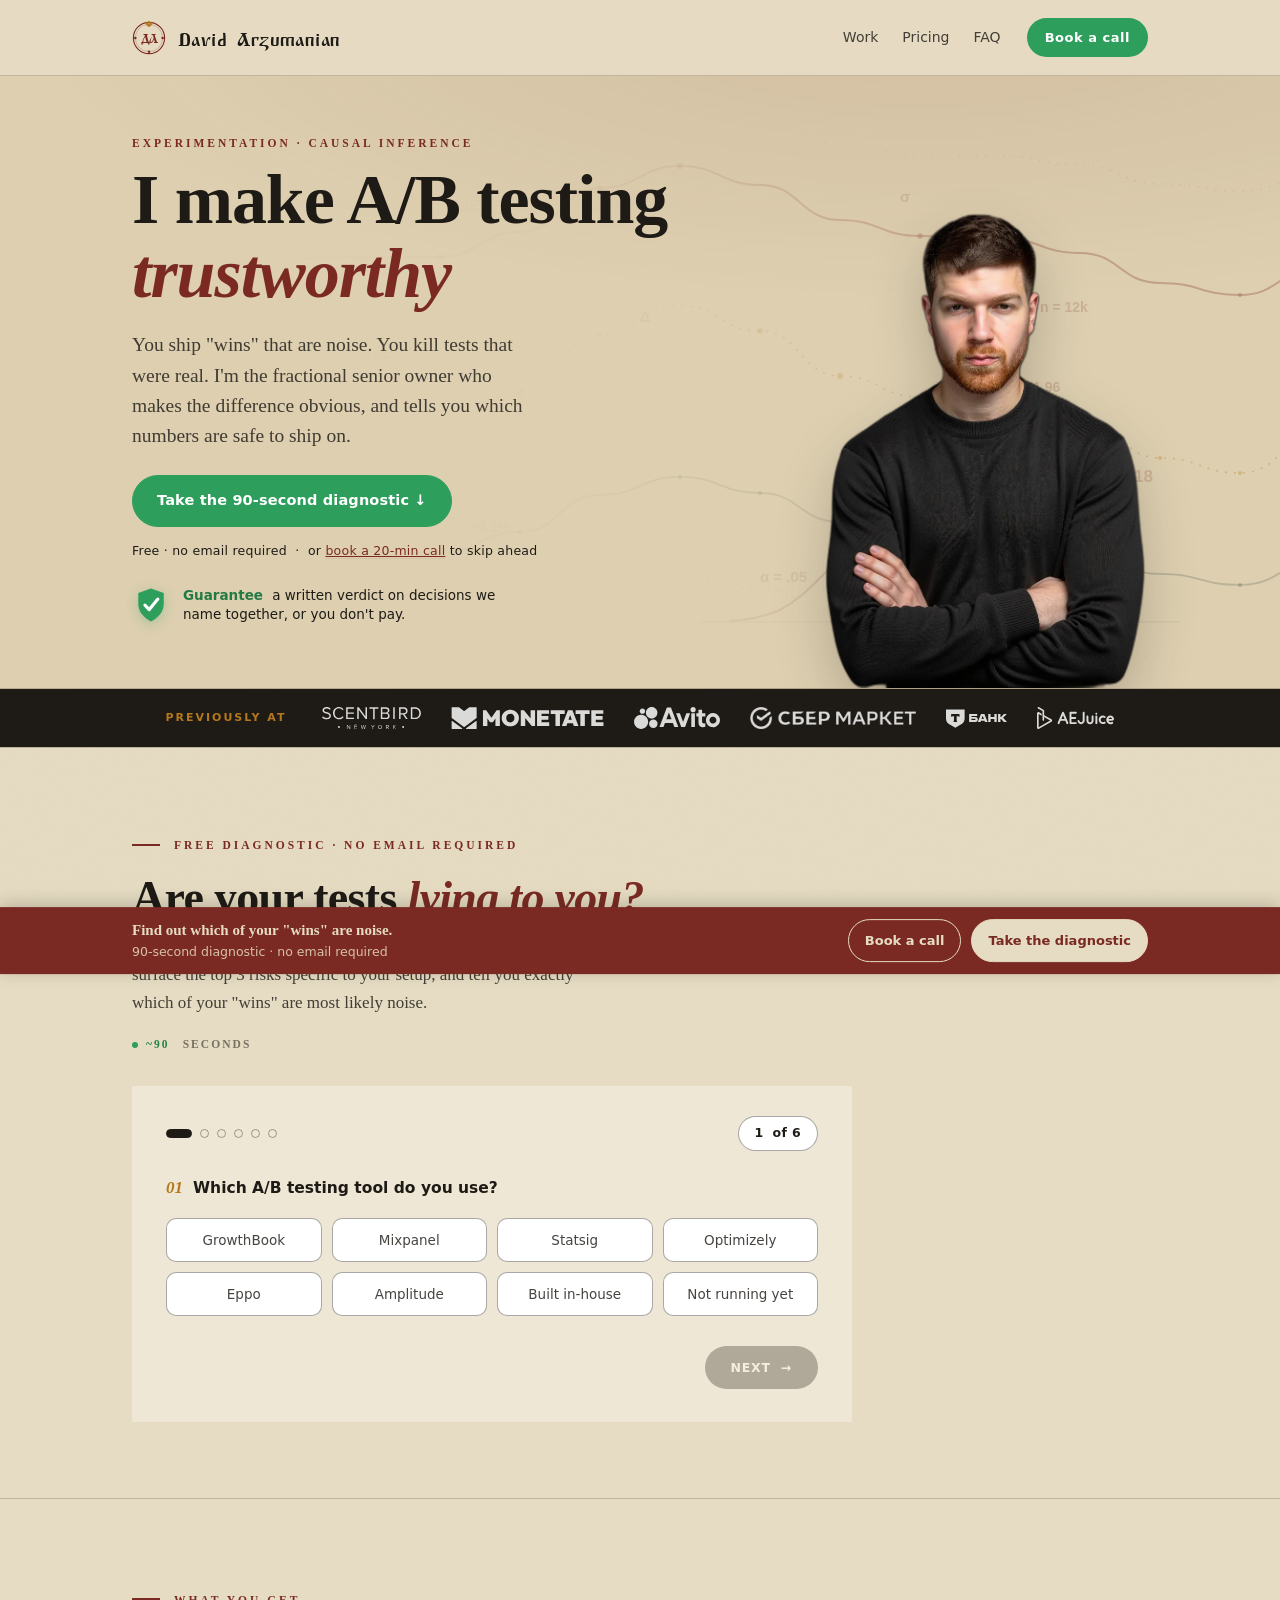
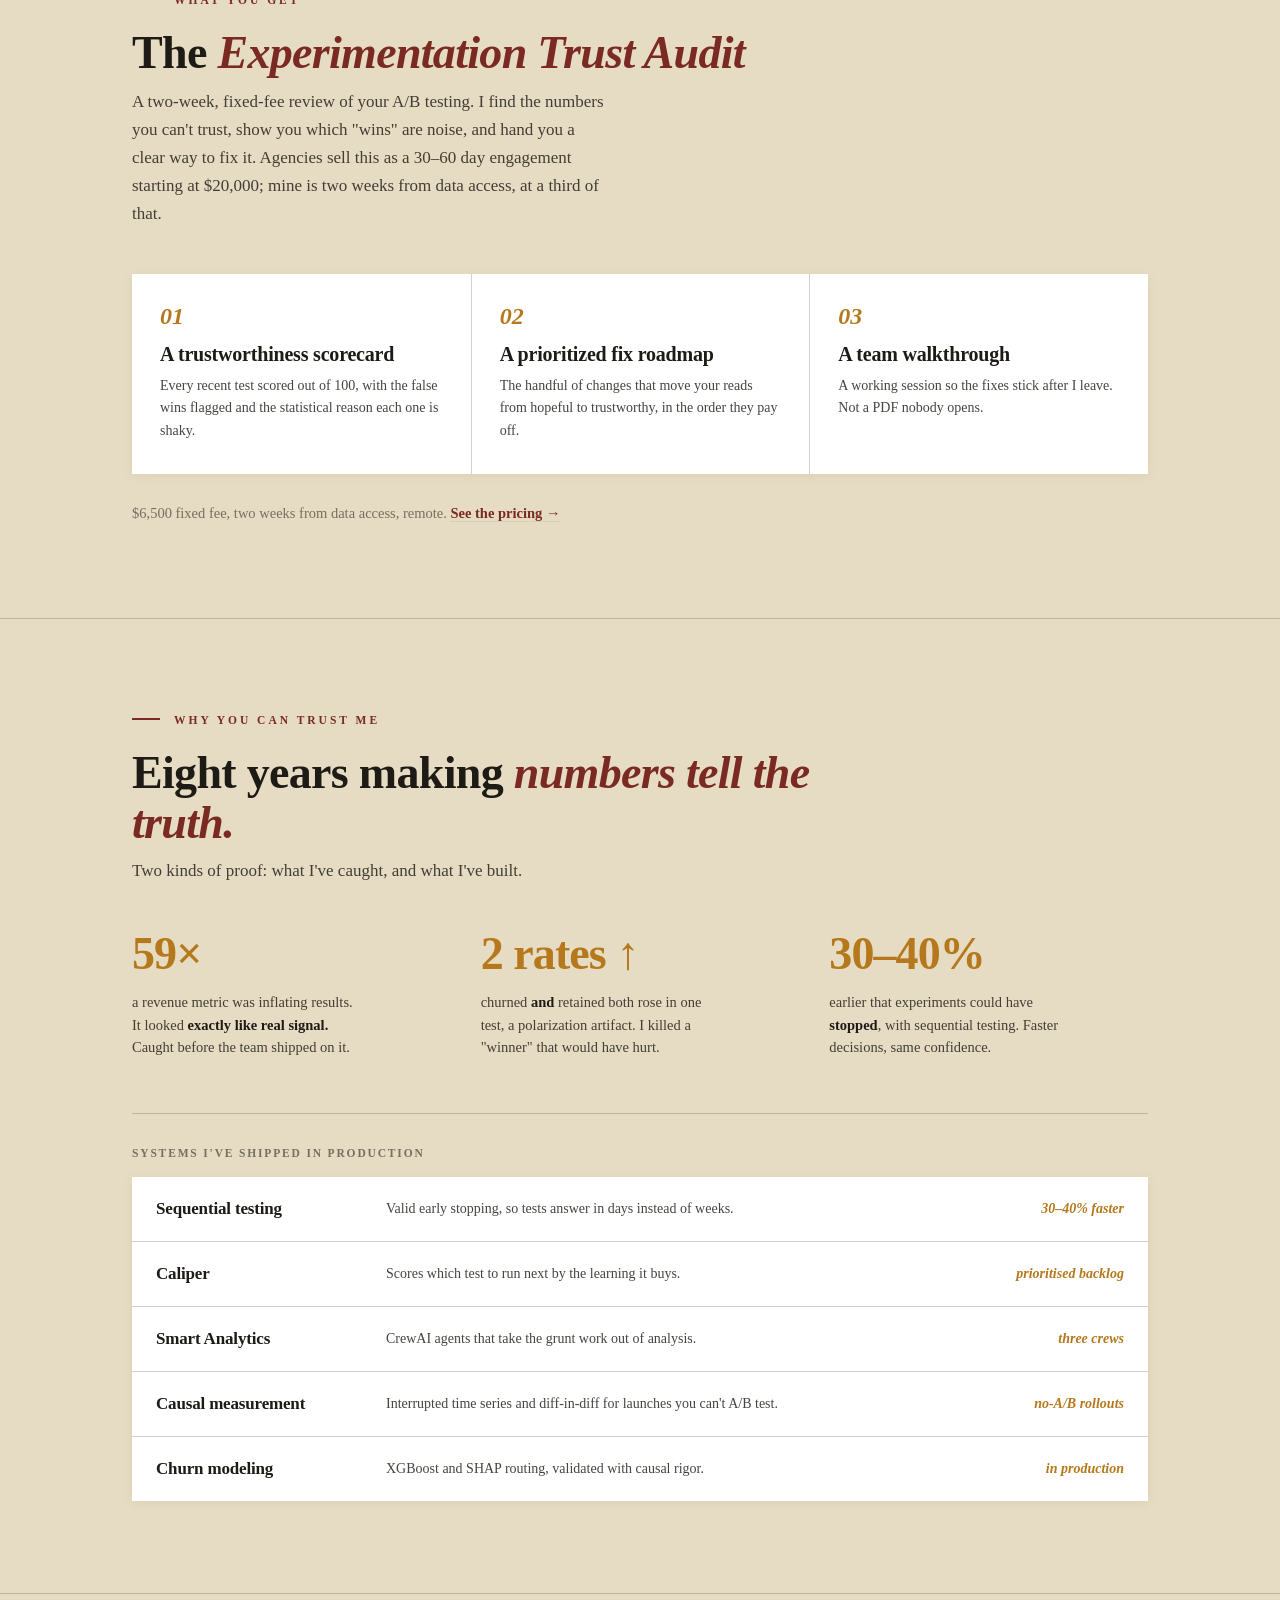
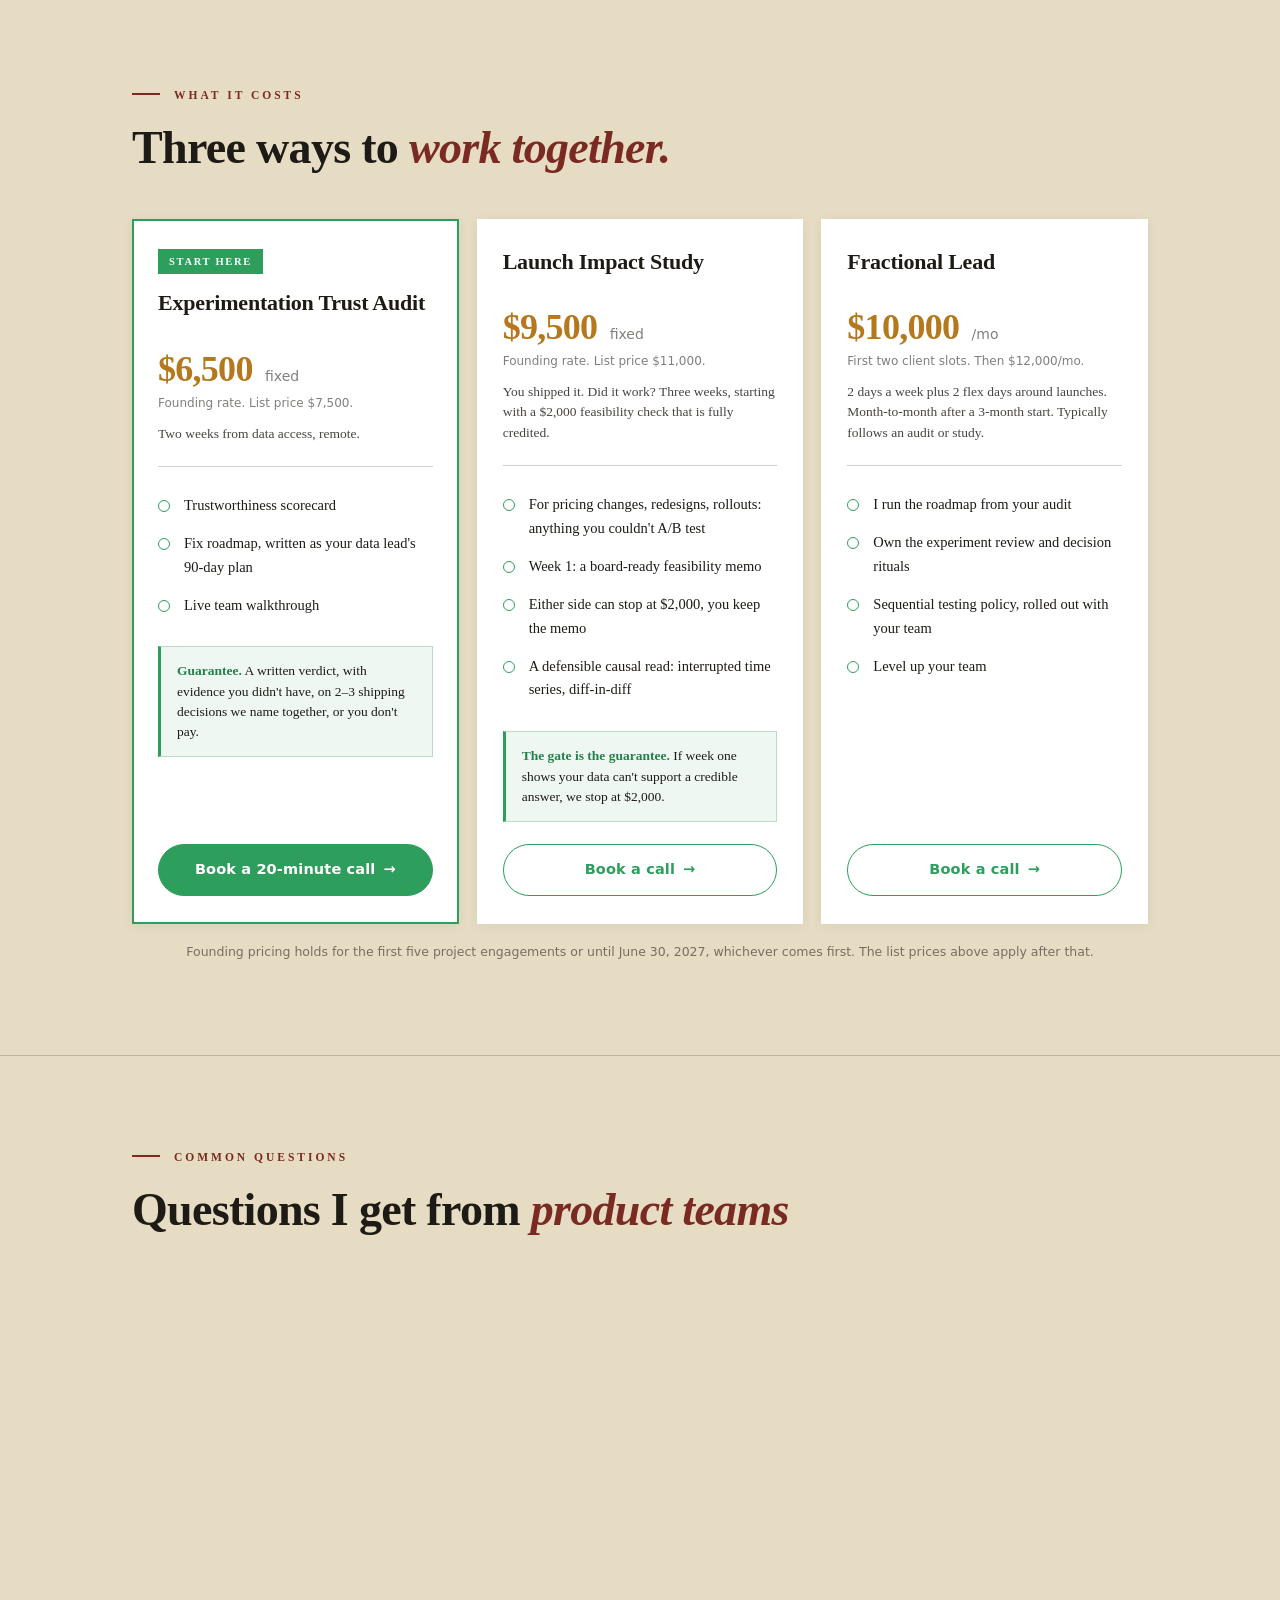
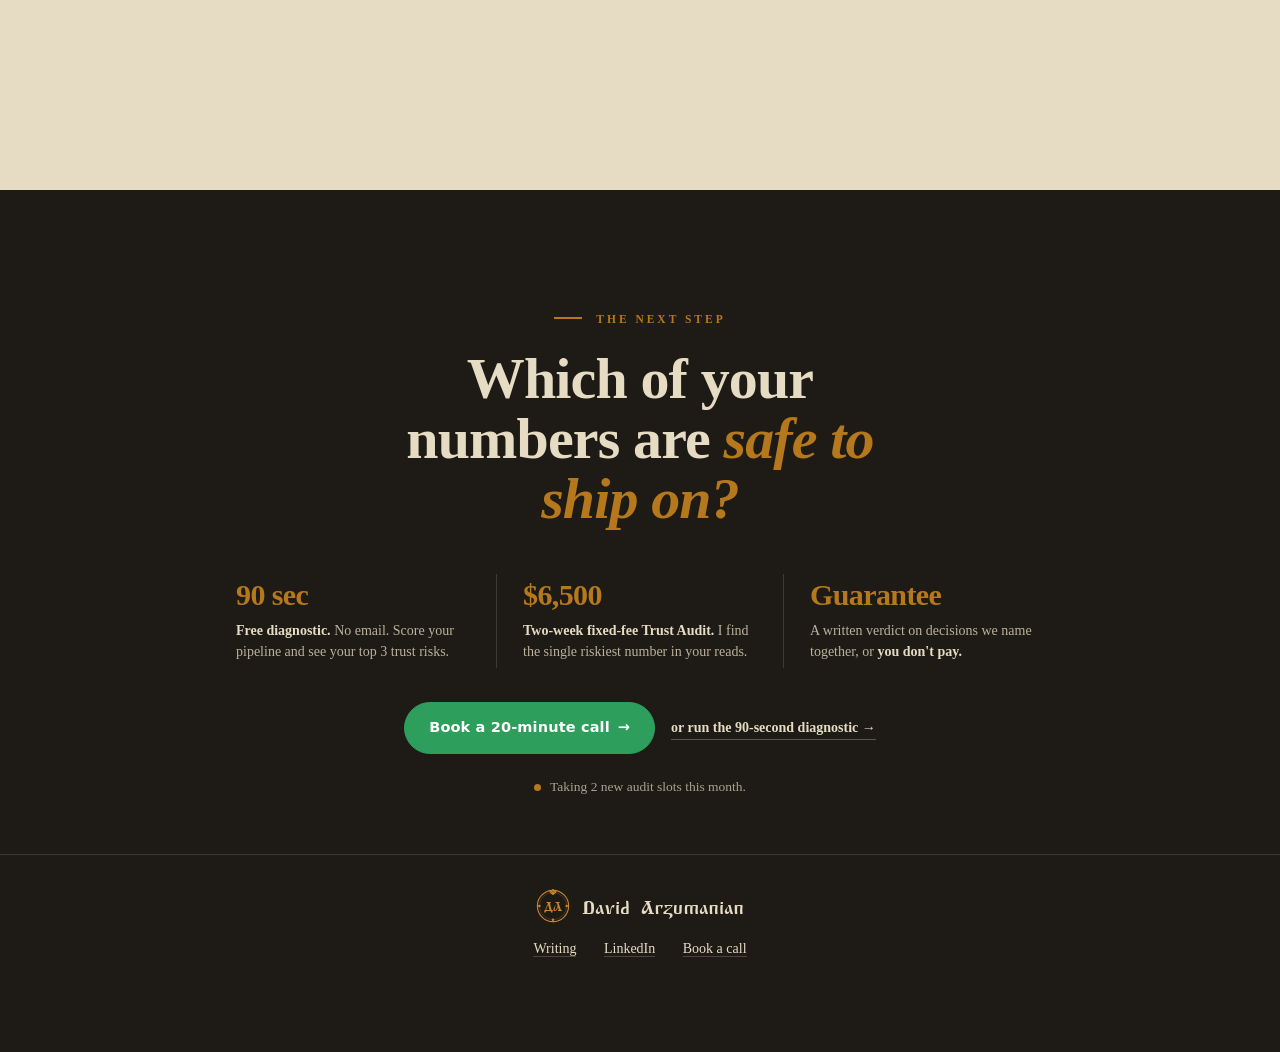
==== commit 01d3fc72: "feat(offers): research-backed portfolio — Trust Audit $6.5k, Launch Impact Study $9.5k, Fractional $" ====
--- a/index.html
+++ b/index.html
@@ -6,7 +6,7 @@
 <meta http-equiv="Content-Security-Policy" content="default-src 'self'; script-src 'self' 'unsafe-inline' https://assets.calendly.com; style-src 'self' 'unsafe-inline' https://fonts.googleapis.com https://assets.calendly.com; font-src 'self' https://fonts.gstatic.com; img-src 'self' data: https://assets.calendly.com; frame-src https://calendly.com https://assets.calendly.com; connect-src 'self' https://calendly.com https://*.calendly.com; base-uri 'self'; form-action 'self'">
 <meta name="referrer" content="strict-origin-when-cross-origin">
 <title>Experimentation & Causal Inference Lead — David Arzumanian</title>
-<meta name="description" content="Fractional experimentation lead. I make A/B testing trustworthy for Seed–Series B product teams. Free 90-second pipeline diagnostic, $4k fixed-fee audit.">
+<meta name="description" content="Fractional experimentation lead. I make A/B testing trustworthy for Seed–Series B product teams. Free 90-second pipeline diagnostic, fixed-fee trust audit, launch impact studies.">
 <link rel="canonical" href="https://arzumaniandavid.com/">
 <meta name="author" content="David Arzumanian">
 <meta name="robots" content="index, follow, max-image-preview:large">
@@ -16,7 +16,7 @@
 <meta property="og:site_name" content="David Arzumanian">
 <meta property="og:url" content="https://arzumaniandavid.com/">
 <meta property="og:title" content="I make A/B testing trustworthy">
-<meta property="og:description" content="Fractional experimentation and causal-inference lead for Seed–Series B teams. Free 90-second pipeline trustworthiness diagnostic, then a $4k fixed-fee audit.">
+<meta property="og:description" content="Fractional experimentation and causal-inference lead for Seed–Series B teams. Free 90-second trustworthiness diagnostic, then a fixed-fee trust audit or launch impact study.">
 <meta property="og:image" content="https://arzumaniandavid.com/og-image.png">
 <meta property="og:image:width" content="1200">
 <meta property="og:image:height" content="630">
@@ -24,11 +24,11 @@
 <!-- Twitter / X -->
 <meta name="twitter:card" content="summary_large_image">
 <meta name="twitter:title" content="I make A/B testing trustworthy">
-<meta name="twitter:description" content="Fractional experimentation lead for Seed–Series B teams. Free 90-second diagnostic, $4k fixed-fee audit.">
+<meta name="twitter:description" content="Fractional experimentation lead for Seed–Series B teams. Free 90-second diagnostic, fixed-fee trust audit, launch impact studies.">
 <meta name="twitter:image" content="https://arzumaniandavid.com/og-image.png">
 <!-- Structured data -->
 <script type="application/ld+json">
-{"@context":"https://schema.org","@type":"ProfessionalService","name":"David Arzumanian — Fractional Experimentation Lead","image":"https://arzumaniandavid.com/og-image.png","url":"https://arzumaniandavid.com/","description":"Fractional experimentation and causal-inference lead for Seed–Series B product teams. Makes A/B testing trustworthy: catches false wins, installs statistical rigor, speeds up decisions.","areaServed":"Remote, US time zones","founder":{"@type":"Person","name":"David Arzumanian","jobTitle":"Fractional Experimentation & Causal Inference Lead","url":"https://arzumaniandavid.com/","sameAs":["https://www.linkedin.com/in/dkarzumanian"]},"makesOffer":[{"@type":"Offer","name":"Experimentation Pipeline Audit","priceCurrency":"USD","price":"4000"},{"@type":"Offer","name":"Fractional Experimentation Lead","priceCurrency":"USD","price":"8000"}]}
+{"@context":"https://schema.org","@type":"ProfessionalService","name":"David Arzumanian — Fractional Experimentation Lead","image":"https://arzumaniandavid.com/og-image.png","url":"https://arzumaniandavid.com/","description":"Fractional experimentation and causal-inference lead for Seed–Series B product teams. Makes A/B testing trustworthy: catches false wins, installs statistical rigor, speeds up decisions.","areaServed":"Remote, US time zones","founder":{"@type":"Person","name":"David Arzumanian","jobTitle":"Fractional Experimentation & Causal Inference Lead","url":"https://arzumaniandavid.com/","sameAs":["https://www.linkedin.com/in/dkarzumanian"]},"makesOffer":[{"@type":"Offer","name":"Experimentation Trust Audit","priceCurrency":"USD","price":"6500"},{"@type":"Offer","name":"Launch Impact Study","priceCurrency":"USD","price":"9500"},{"@type":"Offer","name":"Fractional Experimentation Lead","priceCurrency":"USD","price":"10000"}]}
 </script>
 <link rel="icon" type="image/svg+xml" href="/favicon.svg">
 <link rel="icon" type="image/png" sizes="32x32" href="/favicon-32.png">
@@ -265,6 +265,9 @@
   .diag-cta{margin-top:28px;padding-top:24px;border-top:1px solid var(--cream-faint);text-align:center}
   .diag-cta-headline{font-family:var(--serif);font-size:20px;font-weight:700;color:var(--cream);margin-bottom:16px;letter-spacing:-.01em}
   .diag-cta-headline em{font-style:italic;color:var(--gold)}
+  .diag-study-link{display:inline-block;margin-top:16px;font-family:var(--sans);font-size:13px;font-weight:600;color:var(--oxblood);text-decoration:none;border-bottom:1px solid var(--gold-dim)}
+  .diag-study-link:hover{border-color:var(--oxblood)}
+  .diag-study-link[hidden]{display:none}
   .diag-cta-row{display:inline-flex;gap:12px;flex-wrap:wrap;justify-content:center}
   .diag-cta-row .btn-primary,.diag-cta-row .btn-ghost{padding:13px 22px;font-size:13px}
 
@@ -780,14 +783,16 @@
   .tr-wo{font-size:14px;color:var(--cream-dim);line-height:1.5}
   .tr-wm{font-family:var(--serif);font-style:italic;font-weight:700;font-size:14px;color:var(--ochre);white-space:nowrap;text-align:right}
   /* Pricing */
-  .pr-grid{display:grid;grid-template-columns:1fr 1fr;gap:24px;margin-top:46px}
-  .pr-card{background:#fff;padding:34px 32px 32px;display:flex;flex-direction:column;box-shadow:0 2px 12px rgba(30,27,22,.06)}
+  .pr-grid{display:grid;grid-template-columns:repeat(3,1fr);gap:18px;margin-top:46px}
+  .pr-card{background:#fff;padding:30px 26px 28px;display:flex;flex-direction:column;box-shadow:0 2px 12px rgba(30,27,22,.06)}
   .pr-card.feat{box-shadow:0 0 0 2px var(--cta) inset,0 2px 12px rgba(30,27,22,.06)}
   .pr-tag{align-self:flex-start;font-size:10.5px;font-weight:700;letter-spacing:.16em;text-transform:uppercase;color:#fff;background:var(--cta);padding:4px 11px;margin-bottom:16px}
-  .pr-name{font-family:var(--serif);font-weight:700;font-size:26px;letter-spacing:-.01em}
-  .pr-price{font-family:var(--serif);font-weight:700;font-size:42px;color:var(--ochre);letter-spacing:-.02em;margin-top:8px;line-height:1}
-  .pr-price small{font-family:var(--sans);font-size:15px;font-weight:500;color:var(--cream-meta);letter-spacing:0;margin-left:4px}
-  .pr-terms{font-size:14px;color:var(--cream-dim);margin-top:8px}
+  .pr-name{font-family:var(--serif);font-weight:700;font-size:22px;letter-spacing:-.01em;line-height:1.2;min-height:2.4em}
+  .pr-price{font-family:var(--serif);font-weight:700;font-size:36px;color:var(--ochre);letter-spacing:-.02em;margin-top:8px;line-height:1}
+  .pr-price small{font-family:var(--sans);font-size:14px;font-weight:500;color:var(--cream-meta);letter-spacing:0;margin-left:4px}
+  .pr-founding{font-family:var(--sans);font-size:12px;color:var(--cream-meta);margin-top:7px}
+  .pr-terms{font-size:13.5px;color:var(--cream-dim);margin-top:10px;line-height:1.5}
+  .pr-found-note{font-family:var(--sans);font-size:12.5px;color:var(--cream-meta);margin-top:18px;text-align:center}
   .pr-list{list-style:none;margin:22px 0 0;padding-top:20px;border-top:1px solid var(--cream-faint)}
   .pr-list li{position:relative;padding:7px 0 7px 26px;font-size:14.5px;color:var(--iron)}
   .pr-list li::before{content:"";position:absolute;left:0;top:13px;width:10px;height:10px;border:1.5px solid var(--cta);border-radius:50%}
@@ -863,7 +868,7 @@
           <a href="#diagnostic" class="btn btn-primary">Take the 90-second diagnostic ↓</a>
         </div>
         <p class="micro rv" style="--i:5">Free · no email required &nbsp;·&nbsp; or <a href="https://calendly.com/dkarzumanian/discovery-call?hide_gdpr_banner=1&amp;primary_color=f2c744" target="_blank" rel="noopener">book a 20-min call</a> to skip ahead</p>
-        <div class="guarantee rv" style="--i:6"><span class="shield"><svg viewBox="0 0 40 40" aria-hidden="true"><path d="M20 2.6 L33.4 7.3 V18.8 C33.4 27.4 27.6 33.4 20 37.4 C12.4 33.4 6.6 27.4 6.6 18.8 V7.3 Z" fill="#2E9E5C"/><path d="M13.6 20.2 l4.6 4.6 L27.2 13.8" fill="none" stroke="#fff" stroke-width="3.3" stroke-linecap="round" stroke-linejoin="round"/></svg></span><span class="guarantee-txt"><b>Guarantee</b> a finding that changes a shipping decision, or you don't pay.</span></div>
+        <div class="guarantee rv" style="--i:6"><span class="shield"><svg viewBox="0 0 40 40" aria-hidden="true"><path d="M20 2.6 L33.4 7.3 V18.8 C33.4 27.4 27.6 33.4 20 37.4 C12.4 33.4 6.6 27.4 6.6 18.8 V7.3 Z" fill="#2E9E5C"/><path d="M13.6 20.2 l4.6 4.6 L27.2 13.8" fill="none" stroke="#fff" stroke-width="3.3" stroke-linecap="round" stroke-linejoin="round"/></svg></span><span class="guarantee-txt"><b>Guarantee</b> a written verdict on decisions we name together, or you don't pay.</span></div>
       </div>
       <div class="hero-portrait rv" style="--i:2">
         <picture>
@@ -899,10 +904,10 @@
       <div class="diag-panel rv">
         <div class="diag-wiz-top">
           <div class="diag-dots" aria-hidden="true">
-            <span class="diag-dot"></span><span class="diag-dot"></span><span class="diag-dot"></span><span class="diag-dot"></span><span class="diag-dot"></span>
+            <span class="diag-dot"></span><span class="diag-dot"></span><span class="diag-dot"></span><span class="diag-dot"></span><span class="diag-dot"></span><span class="diag-dot"></span>
           </div>
           <div class="diag-shield" role="status" aria-live="polite" aria-atomic="true">
-            <span class="diag-shield-txt"><span class="sr-only">Step </span><b id="diag-step-cur">1</b> of 5</span>
+            <span class="diag-shield-txt"><span class="sr-only">Step </span><b id="diag-step-cur">1</b> of 6</span>
           </div>
         </div>
         <form id="diag-form" novalidate>
@@ -956,6 +961,14 @@
                 <button type="button" class="diag-opt" role="radio" aria-checked="false" data-q="review" data-v="none">No review</button>
               </div>
             </div>
+            <div class="diag-wstep" data-step="6" data-q-id="shipped">
+              <div class="diag-q-label" id="diag-lbl-shipped"><span class="num">06</span>Did you recently ship something you couldn't A/B test?</div>
+              <div class="diag-options diag-seg" role="radiogroup" aria-labelledby="diag-lbl-shipped">
+                <button type="button" class="diag-opt" role="radio" aria-checked="false" data-q="shipped" data-v="yes" aria-describedby="diag-help-shipped">Yes</button>
+                <button type="button" class="diag-opt" role="radio" aria-checked="false" data-q="shipped" data-v="no" aria-describedby="diag-help-shipped">No</button>
+              </div>
+              <div class="diag-help" id="diag-help-shipped">A pricing change, redesign, rebrand, or market rollout with no control group. This doesn't affect your score; it tells me which service fits you.</div>
+            </div>
           </div>
           <div class="diag-wiz-nav">
             <button type="button" class="diag-back" id="diag-back" hidden>← Back</button>
@@ -982,11 +995,12 @@
             <div id="diag-risks-list"></div>
           </div>
           <div class="diag-cta">
-            <div class="diag-cta-headline">Want me to find and fix these in your <em>actual data?</em></div>
+            <div class="diag-cta-headline" id="diag-cta-headline">Want me to find and fix these in your <em>actual data?</em></div>
             <div class="diag-cta-row">
               <a href="https://calendly.com/dkarzumanian/discovery-call?hide_gdpr_banner=1&amp;primary_color=2e9e5c" target="_blank" rel="noopener" class="btn btn-primary">Book a 20-min call <span>→</span></a>
               <a href="mailto:dkarzumanian@gmail.com?subject=My pipeline diagnostic results" class="btn btn-ghost" id="diag-email-link">Email me my scorecard</a>
             </div>
+            <a class="diag-study-link" id="diag-study-link" href="#services" hidden>You said you shipped something you couldn't A/B test. See the Launch Impact Study &rarr;</a>
           </div>
         </div>
       </div>
@@ -997,14 +1011,14 @@
   <section class="sec-audit" id="audit">
     <div class="wrap">
       <div class="eyebrow rv"><span class="bar"></span>What you get</div>
-      <h2 class="sec-head rv">The <em>Experimentation Audit</em></h2>
-      <p class="sec-sub rv">A two-week, fixed-fee review of your A/B testing. I find the numbers you can't trust, show you which "wins" are noise, and hand you a clear way to fix it.</p>
+      <h2 class="sec-head rv">The <em>Experimentation Trust Audit</em></h2>
+      <p class="sec-sub rv">A two-week, fixed-fee review of your A/B testing. I find the numbers you can't trust, show you which "wins" are noise, and hand you a clear way to fix it. Agencies sell this as a 30&ndash;60 day engagement starting at $20,000; mine is two weeks from data access, at a third of that.</p>
       <div class="aud-deliver rv">
         <div class="aud-item"><div class="aud-n">01</div><div class="aud-t">A trustworthiness scorecard</div><div class="aud-d">Every recent test scored out of 100, with the false wins flagged and the statistical reason each one is shaky.</div></div>
         <div class="aud-item"><div class="aud-n">02</div><div class="aud-t">A prioritized fix roadmap</div><div class="aud-d">The handful of changes that move your reads from hopeful to trustworthy, in the order they pay off.</div></div>
         <div class="aud-item"><div class="aud-n">03</div><div class="aud-t">A team walkthrough</div><div class="aud-d">A working session so the fixes stick after I leave. Not a PDF nobody opens.</div></div>
       </div>
-      <p class="aud-foot rv">Fixed fee, two weeks, remote. <a href="#services">See the pricing &rarr;</a></p>
+      <p class="aud-foot rv">$6,500 fixed fee, two weeks from data access, remote. <a href="#services">See the pricing &rarr;</a></p>
     </div>
   </section>
 
@@ -1034,25 +1048,37 @@
   <section class="sec-price" id="services">
     <div class="wrap">
       <div class="eyebrow rv"><span class="bar"></span>What it costs</div>
-      <h2 class="sec-head rv">Two ways to <em>work together.</em></h2>
+      <h2 class="sec-head rv">Three ways to <em>work together.</em></h2>
       <div class="pr-grid rv">
         <div class="pr-card feat">
           <div class="pr-tag">Start here</div>
-          <div class="pr-name">The Audit</div>
-          <div class="pr-price">$4,000 <small>fixed</small></div>
-          <div class="pr-terms">Two weeks, remote.</div>
-          <ul class="pr-list"><li>Trustworthiness scorecard</li><li>Prioritized fix roadmap</li><li>Team walkthrough</li></ul>
-          <div class="pr-guar"><b>Guarantee.</b> A finding that changes a shipping decision, or you don't pay.</div>
+          <div class="pr-name">Experimentation Trust Audit</div>
+          <div class="pr-price">$6,500 <small>fixed</small></div>
+          <div class="pr-founding">Founding rate. List price $7,500.</div>
+          <div class="pr-terms">Two weeks from data access, remote.</div>
+          <ul class="pr-list"><li>Trustworthiness scorecard</li><li>Fix roadmap, written as your data lead's 90-day plan</li><li>Live team walkthrough</li></ul>
+          <div class="pr-guar"><b>Guarantee.</b> A written verdict, with evidence you didn't have, on 2&ndash;3 shipping decisions we name together, or you don't pay.</div>
           <a class="btn btn-primary" href="https://calendly.com/dkarzumanian/discovery-call?hide_gdpr_banner=1&amp;primary_color=2e9e5c" target="_blank" rel="noopener">Book a 20-minute call <span>&rarr;</span></a>
         </div>
         <div class="pr-card">
+          <div class="pr-name">Launch Impact Study</div>
+          <div class="pr-price">$9,500 <small>fixed</small></div>
+          <div class="pr-founding">Founding rate. List price $11,000.</div>
+          <div class="pr-terms">You shipped it. Did it work? Three weeks, starting with a $2,000 feasibility check that is fully credited.</div>
+          <ul class="pr-list"><li>For pricing changes, redesigns, rollouts: anything you couldn't A/B test</li><li>Week 1: a board-ready feasibility memo</li><li>Either side can stop at $2,000, you keep the memo</li><li>A defensible causal read: interrupted time series, diff-in-diff</li></ul>
+          <div class="pr-guar"><b>The gate is the guarantee.</b> If week one shows your data can't support a credible answer, we stop at $2,000.</div>
+          <a class="btn btn-ghost" href="https://calendly.com/dkarzumanian/discovery-call?hide_gdpr_banner=1&amp;primary_color=2e9e5c" target="_blank" rel="noopener">Book a call <span>&rarr;</span></a>
+        </div>
+        <div class="pr-card">
           <div class="pr-name">Fractional Lead</div>
-          <div class="pr-price">from $8,000 <small>/mo</small></div>
-          <div class="pr-terms">2&ndash;3 days a week. Month-to-month after a 3-month start.</div>
-          <ul class="pr-list"><li>I run the roadmap I built in the audit</li><li>Own the experiment review</li><li>Causal measurement for launches you can't A/B test</li><li>Level up your team</li></ul>
+          <div class="pr-price">$10,000 <small>/mo</small></div>
+          <div class="pr-founding">First two client slots. Then $12,000/mo.</div>
+          <div class="pr-terms">2 days a week plus 2 flex days around launches. Month-to-month after a 3-month start. Typically follows an audit or study.</div>
+          <ul class="pr-list"><li>I run the roadmap from your audit</li><li>Own the experiment review and decision rituals</li><li>Sequential testing policy, rolled out with your team</li><li>Level up your team</li></ul>
           <a class="btn btn-ghost" href="https://calendly.com/dkarzumanian/discovery-call?hide_gdpr_banner=1&amp;primary_color=2e9e5c" target="_blank" rel="noopener">Book a call <span>&rarr;</span></a>
         </div>
       </div>
+      <p class="pr-found-note rv">Founding pricing holds for the first five project engagements or until June 30, 2027, whichever comes first. The list prices above apply after that.</p>
     </div>
   </section>
 
@@ -1085,8 +1111,8 @@
       <h2 class="rv">Which of your numbers are <em>safe to ship on?</em></h2>
       <div class="fin-stair rv">
         <div class="fin-step"><div class="fin-v">90 sec</div><div class="fin-k"><b>Free diagnostic.</b> No email. Score your pipeline and see your top 3 trust risks.</div></div>
-        <div class="fin-step"><div class="fin-v">$4,000</div><div class="fin-k"><b>Two-week fixed-fee audit.</b> I find the single riskiest number in your reads.</div></div>
-        <div class="fin-step"><div class="fin-v">Guarantee</div><div class="fin-k">A finding that changes a shipping decision, or <b>you don't pay.</b></div></div>
+        <div class="fin-step"><div class="fin-v">$6,500</div><div class="fin-k"><b>Two-week fixed-fee Trust Audit.</b> I find the single riskiest number in your reads.</div></div>
+        <div class="fin-step"><div class="fin-v">Guarantee</div><div class="fin-k">A written verdict on decisions we name together, or <b>you don't pay.</b></div></div>
       </div>
       <div class="fin-cta rv">
         <a class="btn btn-primary" href="https://calendly.com/dkarzumanian/discovery-call?hide_gdpr_banner=1&amp;primary_color=2e9e5c" target="_blank" rel="noopener">Book a 20-minute call <span>&rarr;</span></a>
@@ -1116,7 +1142,7 @@
   (function(){
     const form = document.getElementById('diag-form');
     if (!form) return;
-    const state = { tool: null, volume: 5, peek: null, mcc: null, review: null };
+    const state = { tool: null, volume: 5, peek: null, mcc: null, review: null, shipped: null };
     const diagPanel = document.querySelector('.diag-panel');
     const stepsWrap = document.getElementById('diag-steps');
     const steps = Array.from(stepsWrap.querySelectorAll('.diag-wstep'));
@@ -1127,7 +1153,7 @@
     const submitBtn = document.getElementById('diag-submit');
     const dots = Array.from(document.querySelectorAll('.diag-dot'));
     const stepCurEl = document.getElementById('diag-step-cur');
-    const REQUIRED = ['tool','peek','mcc','review'];
+    const REQUIRED = ['tool','peek','mcc','review','shipped'];   // shipped is routing-only, never scored
     const reduceMotion = window.matchMedia('(prefers-reduced-motion:reduce)').matches;
     let current = 1;
     let advanceTimer = null;     // pending auto-advance after a selection (cancelled on any navigation)
@@ -1276,6 +1302,18 @@
       if (!REQUIRED.every(k => state[k] !== null)) return;
       const score = computeScore(), risks = generateRisks(), verdict = getVerdict(score);
       if (state.tool === 'none') { verdict.label = 'Not testing yet'; verdict.color = '#D29A1C'; verdict.pill = '#8E6810'; verdict.tint = 'rgba(210,154,28,.18)'; verdict.text = "There's nothing to trust or distrust yet. The risk is shipping blind, and a rigorous setup is where to start."; }
+      // Question 6 routes the result CTA: un-A/B-able launch -> Launch Impact Study; otherwise -> audit framing
+      const ctaHead = document.getElementById('diag-cta-headline');
+      const studyLink = document.getElementById('diag-study-link');
+      if (ctaHead && studyLink) {
+        if (state.shipped === 'yes') {
+          ctaHead.innerHTML = 'You shipped something you couldn\'t A/B test. Want a <em>definitive read</em> on whether it worked?';
+          studyLink.hidden = false;
+        } else {
+          ctaHead.innerHTML = 'Want me to find and fix these in your <em>actual data?</em>';
+          studyLink.hidden = true;
+        }
+      }
       const resultEl = document.getElementById('diag-result');
       const tagEl = document.getElementById('diag-verdict-tag');
       tagEl.textContent = verdict.label;
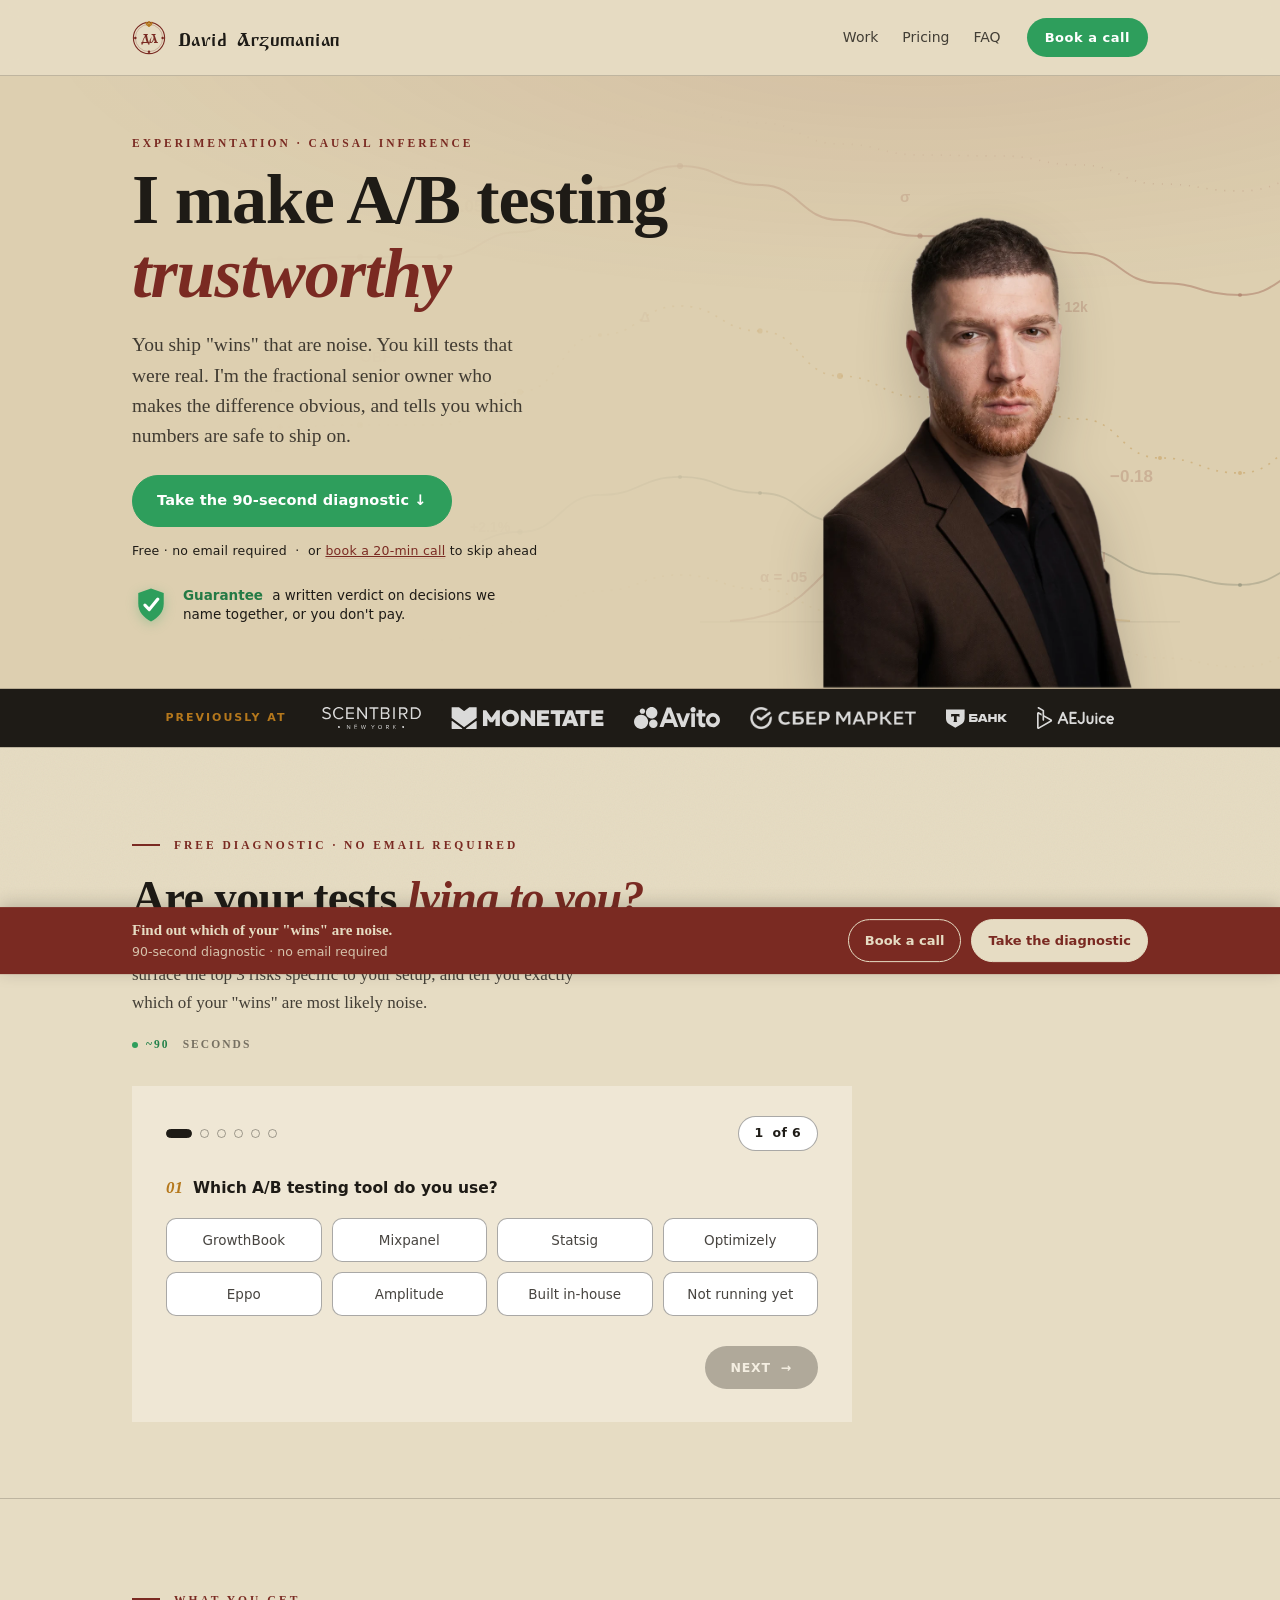
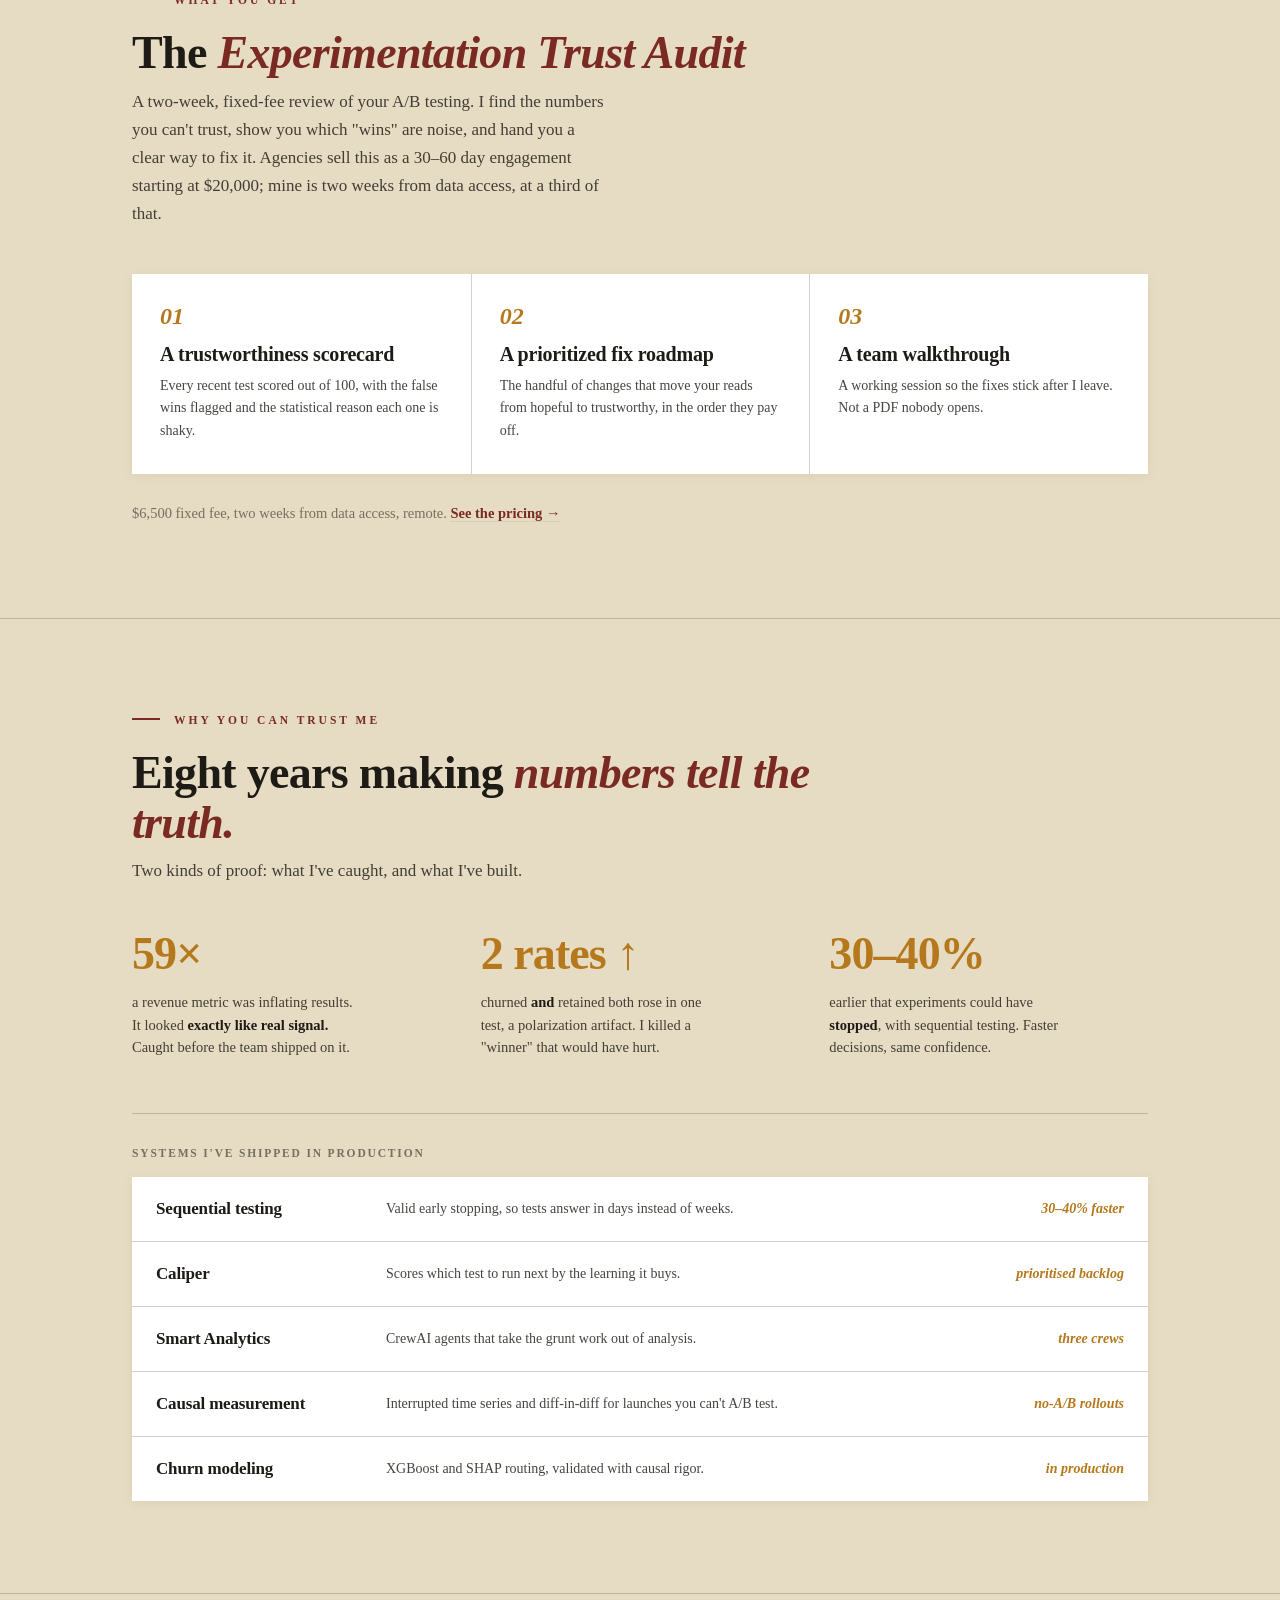
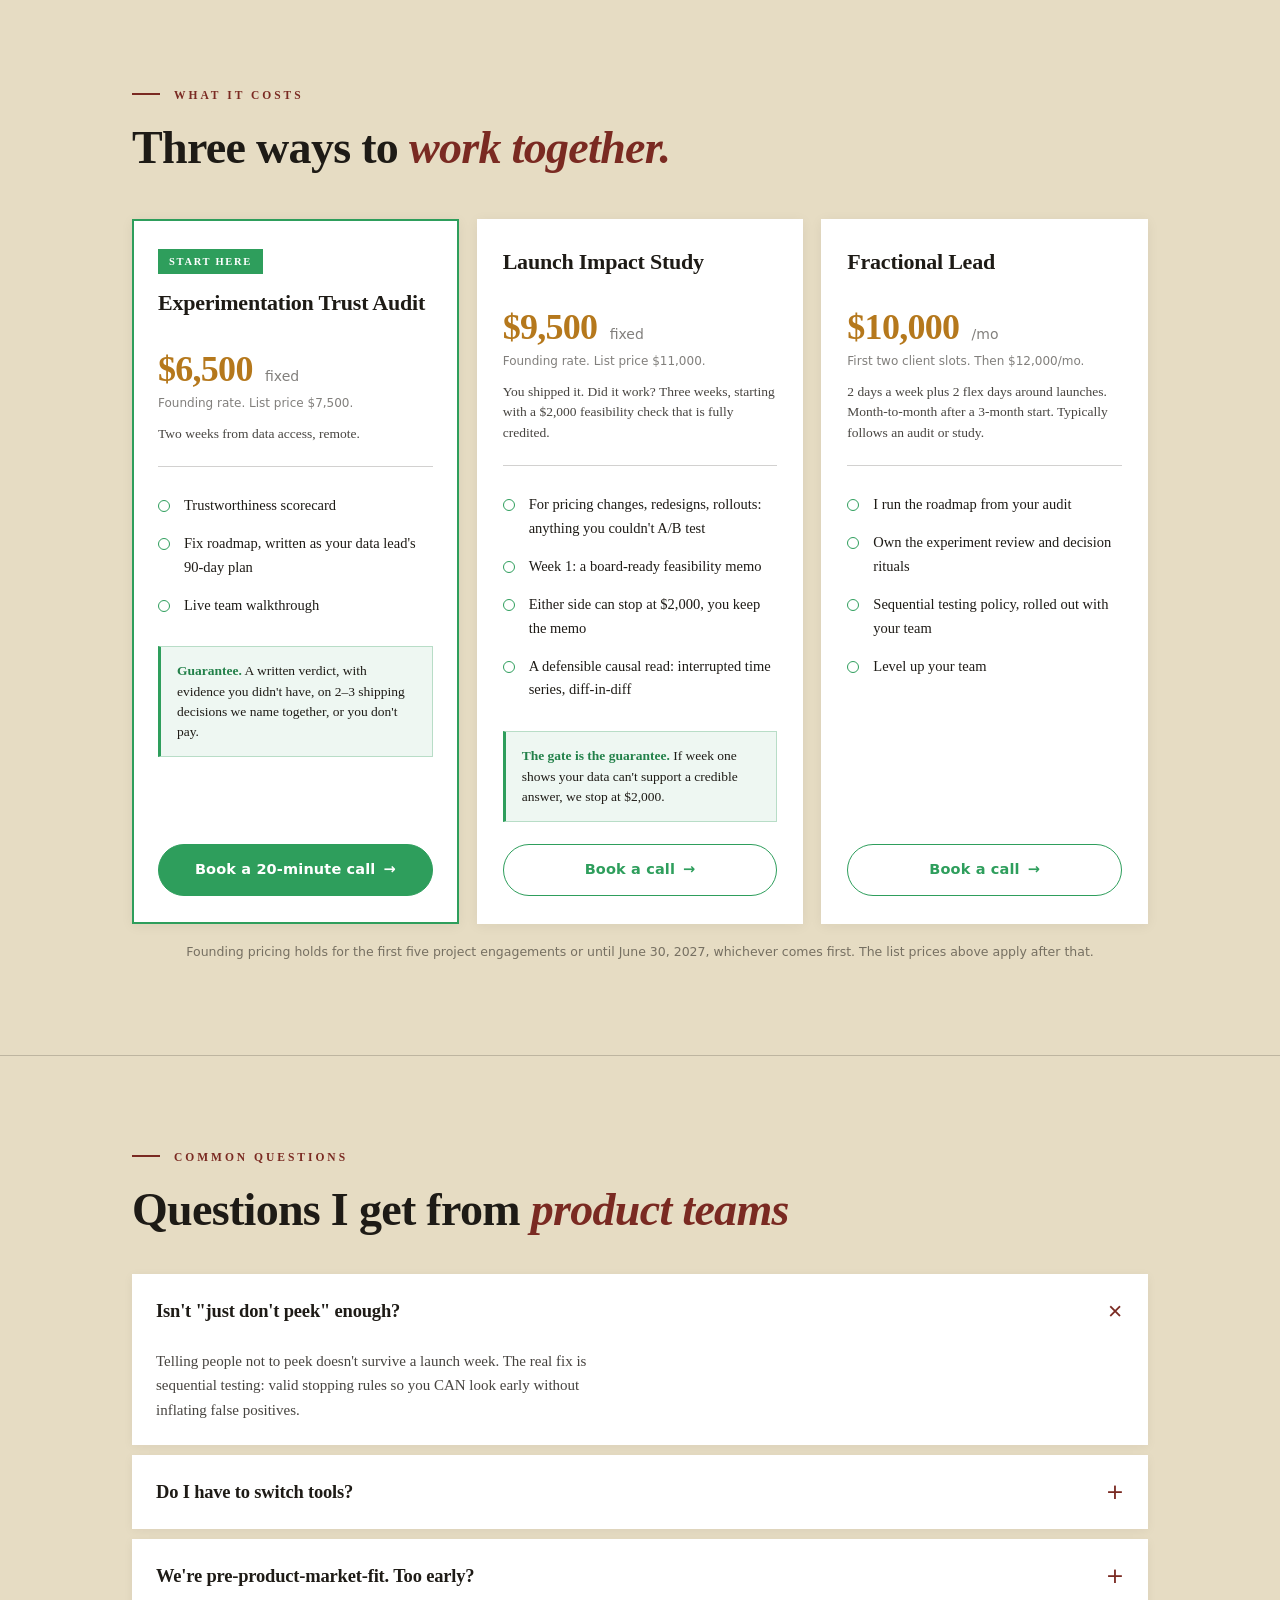
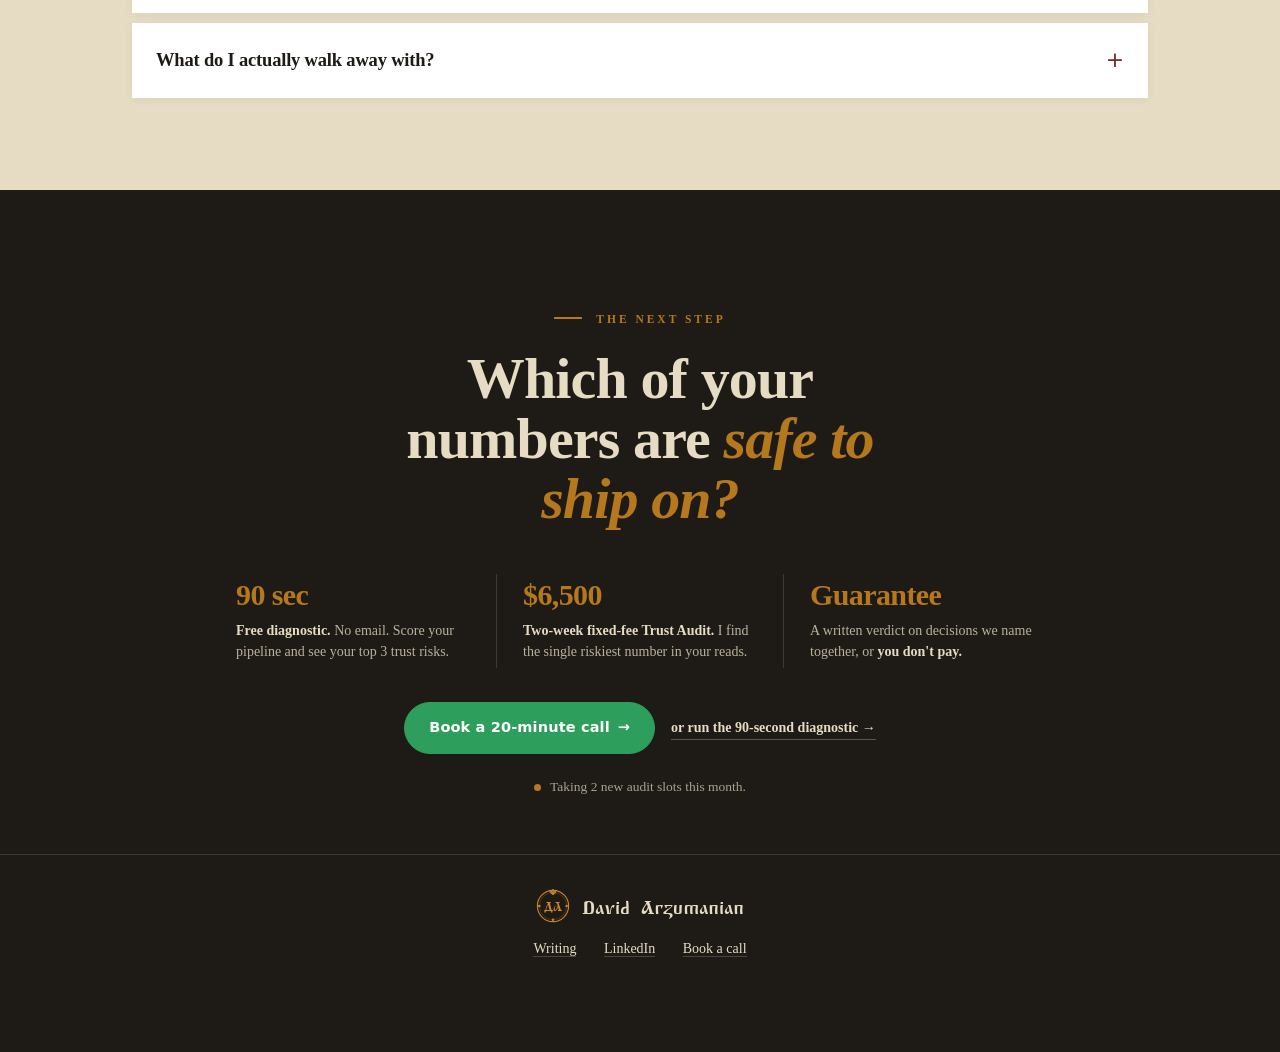
==== commit 026db62f: "feat(hero): new studio portrait + phone-width nav and hero fixes - Replace the hero portrait with th" ====
--- a/index.html
+++ b/index.html
@@ -719,6 +719,15 @@
   @media(max-width:620px){
     .stickybar .msg span{display:none}
     .stickybar .acts a.ghost{display:none}
+    /* phone nav: the DA monogram carries identity; the wordmark text won't fit beside 3 links + CTA */
+    .nav{padding:14px 16px}
+    .nav .mark > span:last-child{display:none}
+    .nav-right{gap:14px}
+    .nav-links{gap:14px}
+    .nav-links a{font-size:13px}
+    .nav a.cta-mini{padding:8px 13px;font-size:12.5px}
+    /* portrait sits flush on the logo band, like desktop (no floating bottom cut) */
+    .hero{padding-bottom:0}
     .proofstrip .wrap{flex-wrap:wrap;gap:10px 20px}
     .pl-logo{font-size:16px}
     .pl-label{width:100%;text-align:center;margin:0 0 2px}
@@ -873,7 +882,7 @@
       <div class="hero-portrait rv" style="--i:2">
         <picture>
           <source srcset="david-portrait.webp" type="image/webp">
-          <img src="david-portrait.png" alt="David Arzumanian, fractional experimentation lead" width="679" height="1000" loading="eager" decoding="async">
+          <img src="david-portrait.png" alt="David Arzumanian, fractional experimentation lead" width="760" height="1119" loading="eager" decoding="async">
         </picture>
       </div>
     </div>
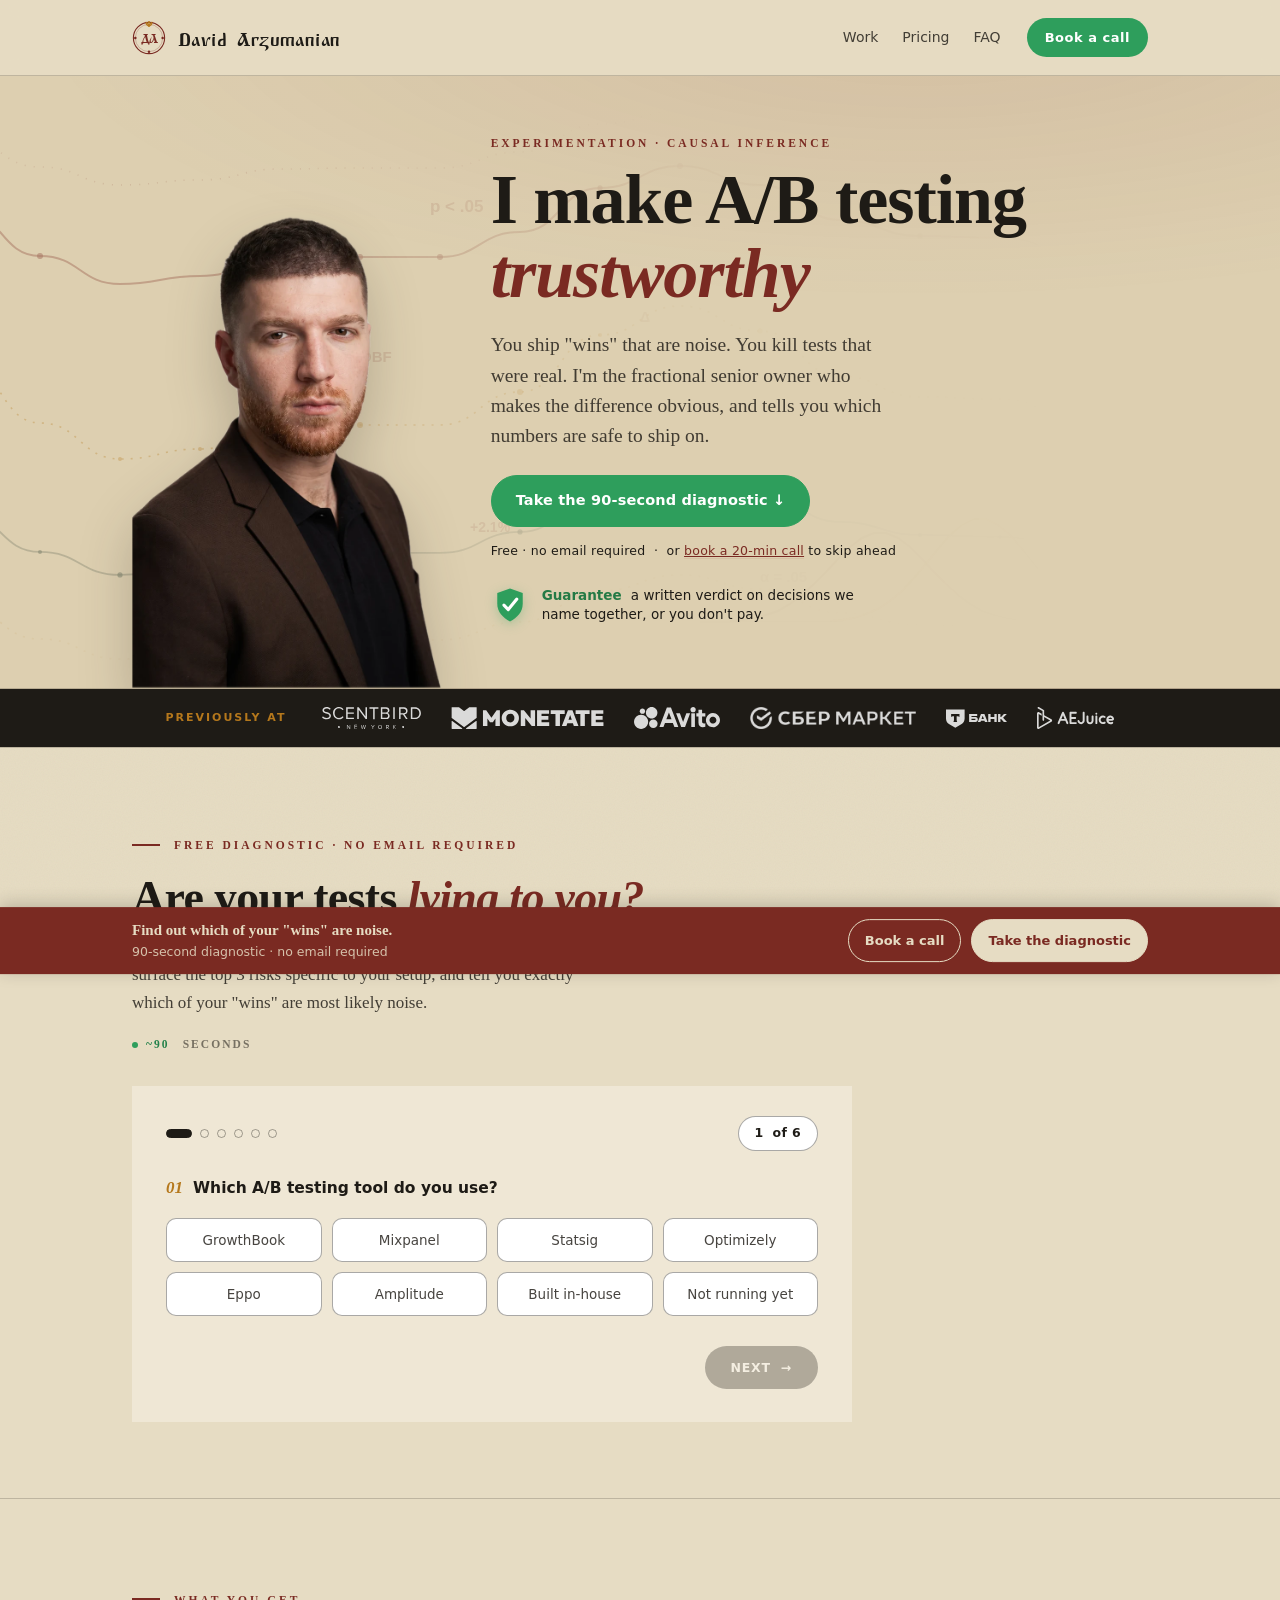
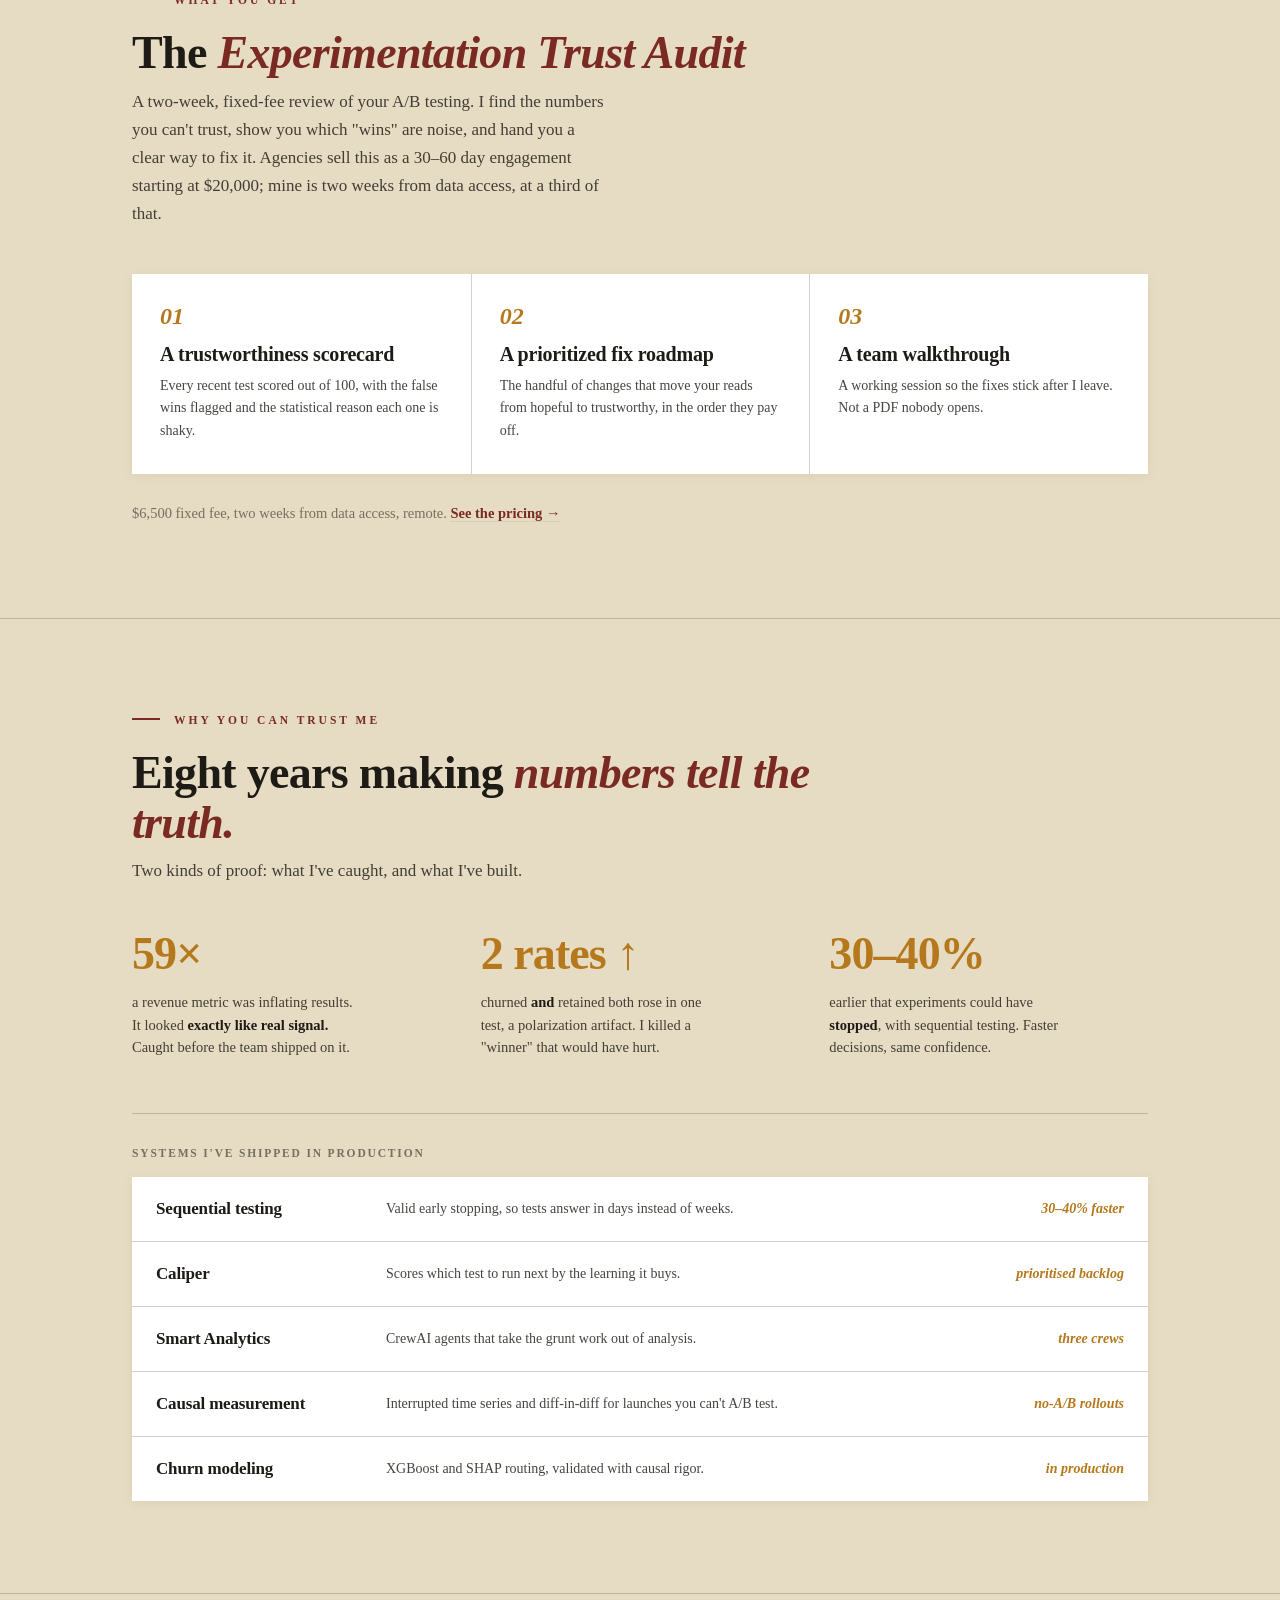
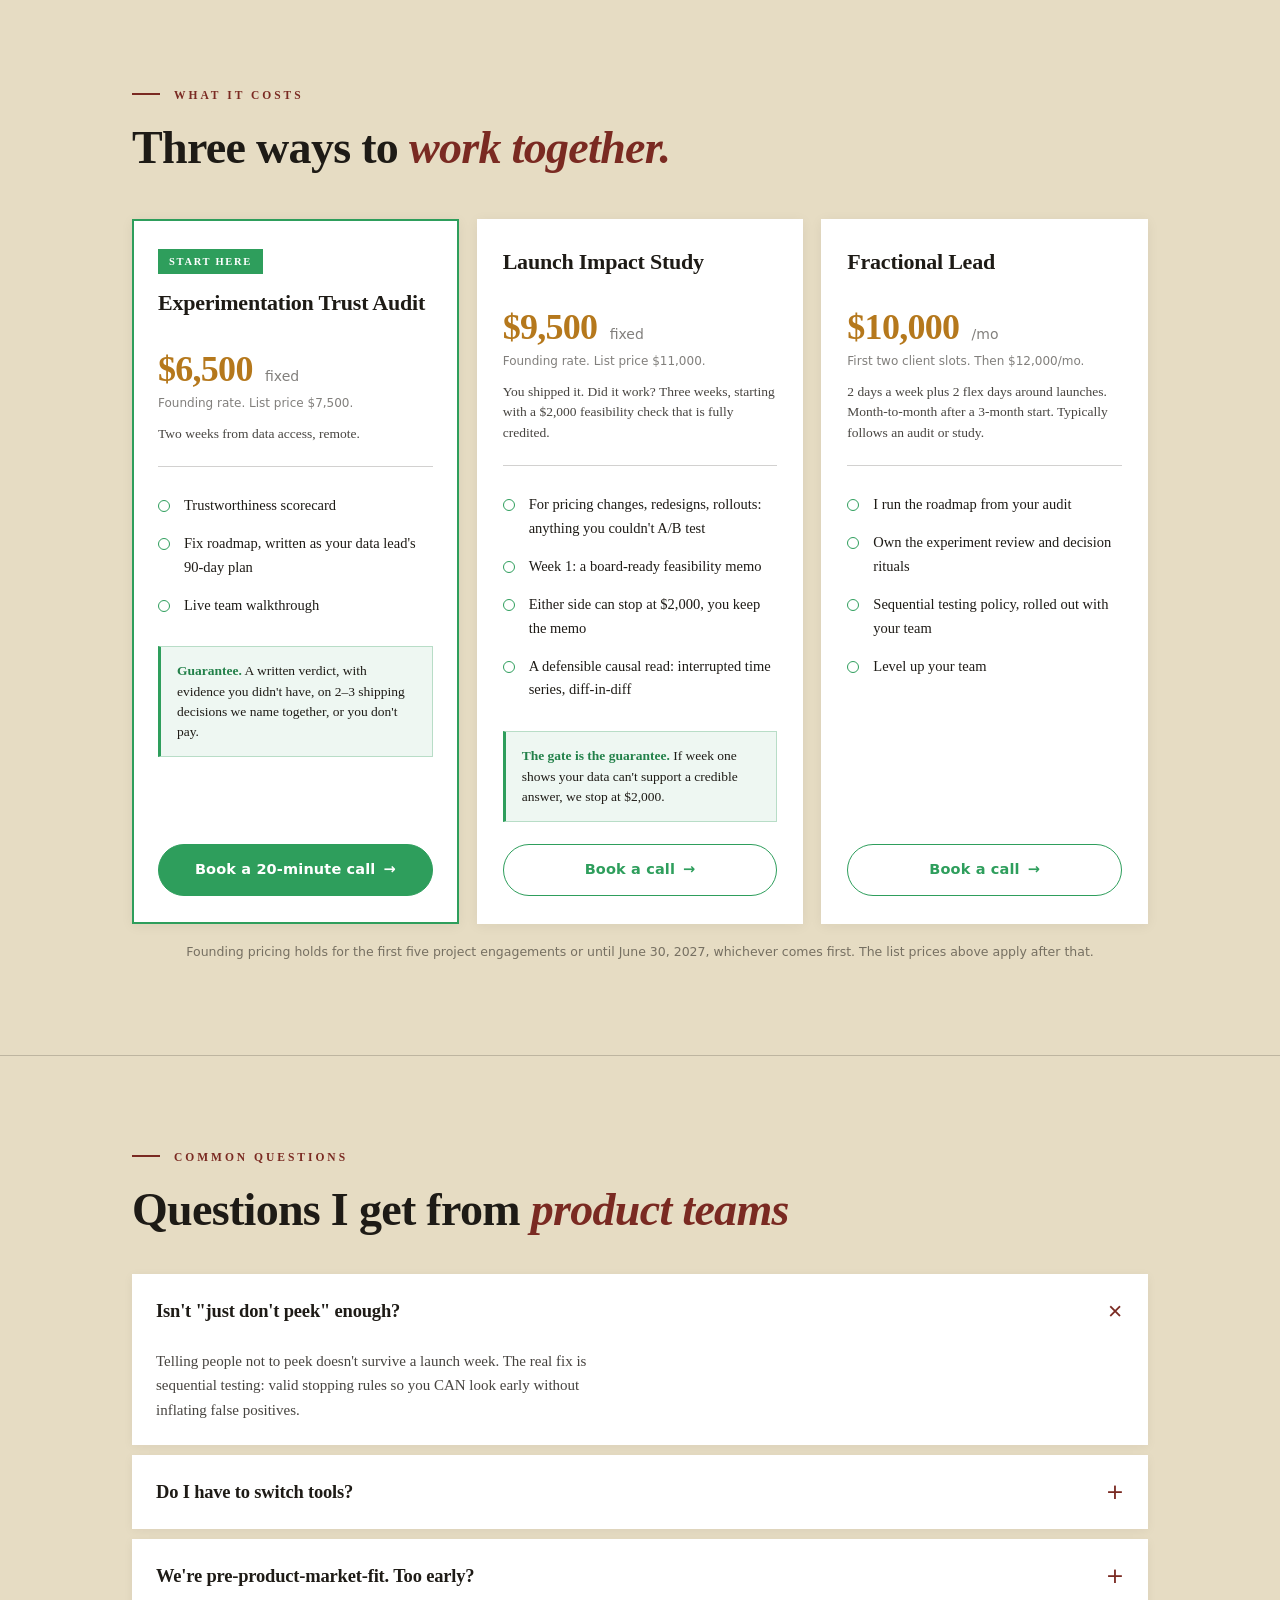
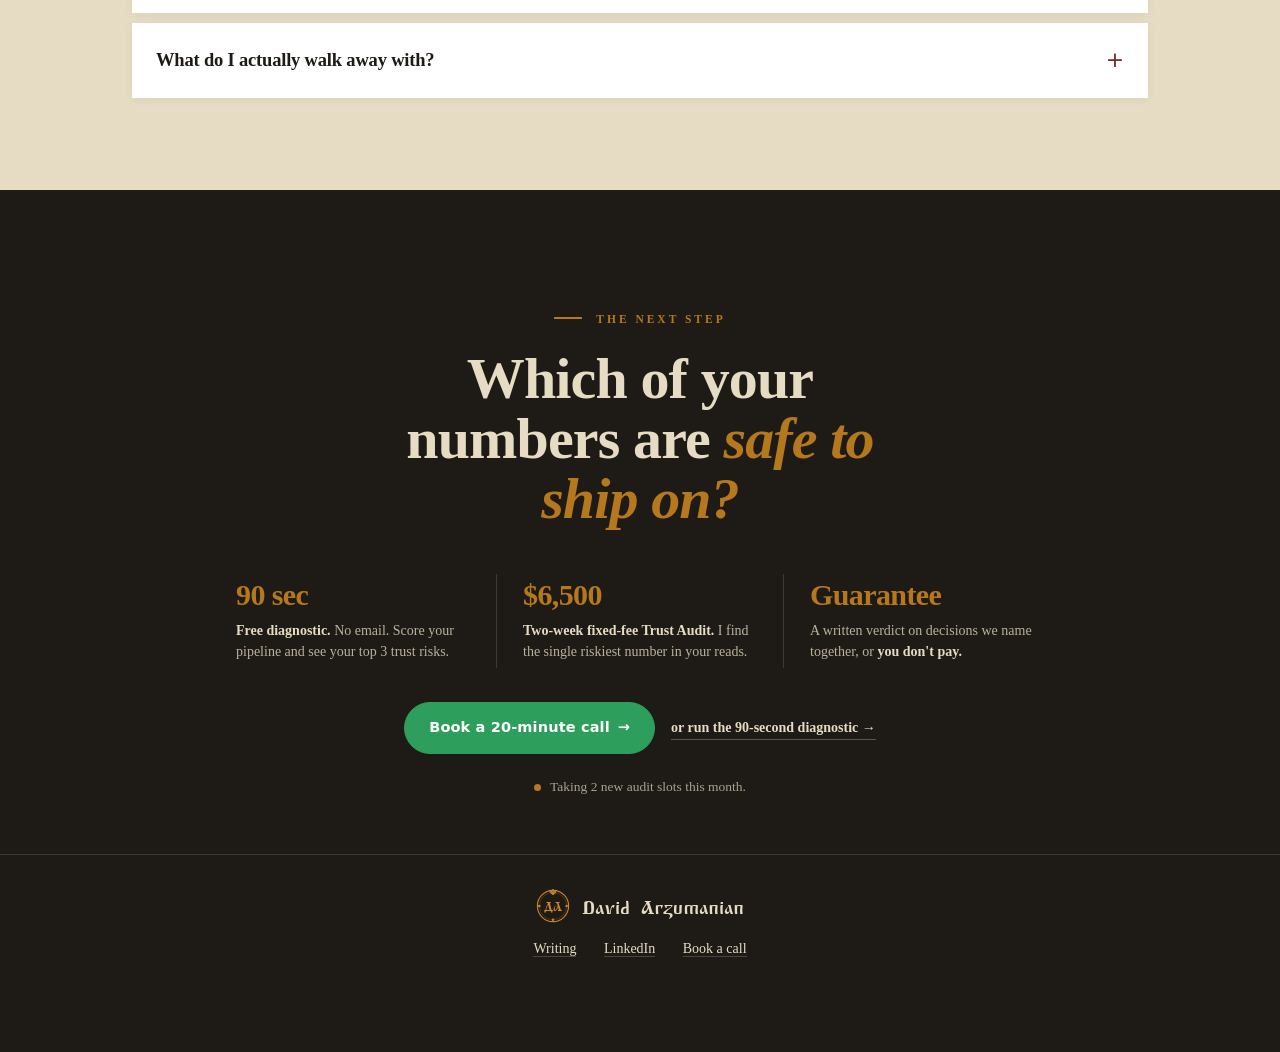
==== commit 7d551faa: "feat(hero): mirror the layout, portrait + motif left, copy right DOM order unchanged so mobile still" ====
--- a/index.html
+++ b/index.html
@@ -110,24 +110,25 @@
   .nav a.cta-mini{font-family:var(--sans);font-size:13px;font-weight:600;letter-spacing:.04em;color:var(--cta-ink);background:var(--cta);padding:9px 18px;border-radius:999px;text-decoration:none;transition:transform .2s ease, box-shadow .2s ease}
   .nav a.cta-mini:hover{transform:translateY(-1px);box-shadow:0 6px 22px rgba(46,158,92,.32)}
 
-  /* hero — left-aligned copy + portrait at right (revision) */
+  /* hero — portrait + motif at LEFT, copy at right (mirrored revision).
+     DOM keeps copy first so mobile stacks copy -> portrait; desktop flips via explicit grid placement. */
   .hero{padding:52px 0 0;position:relative;z-index:1}
-  .hero-grid{display:grid;grid-template-columns:1.62fr .8fr;gap:34px;align-items:stretch;min-height:540px}
-  .hero-copy{text-align:left;align-self:center;padding:6px 0 56px}
+  .hero-grid{display:grid;grid-template-columns:.8fr 1.62fr;gap:34px;align-items:stretch;min-height:540px}
+  .hero-copy{text-align:left;align-self:center;padding:6px 0 56px;grid-column:2;grid-row:1}
   .hero h1{font-family:var(--serif);font-weight:700;font-size:clamp(40px,6.2vw,70px);line-height:1.05;letter-spacing:-.015em;margin:10px 0 4px}
   .hero h1 em{font-style:italic;color:var(--oxblood);display:block}
   .hero .lead{font-size:clamp(17px,1.6vw,19.5px);max-width:42ch;margin:20px 0 24px;color:var(--cream-dim);font-weight:400;line-height:1.55}
   .hero .lead b{color:var(--iron);font-weight:600}
   .hero .ornline{justify-content:flex-start;margin:0 0 24px}
   .cta-row{display:flex;flex-wrap:wrap;gap:14px;margin:0;justify-content:flex-start}
-  /* portrait at right — cutout over an abstract data-flow backdrop, grounded by a base shadow (no frame) */
-  .hero-portrait{position:relative;align-self:end;display:flex;justify-content:center;align-items:flex-end}
-  /* analytical motif spanning the hero — faint behind the text, fading IN toward the portrait;
+  /* portrait at left — cutout over an abstract data-flow backdrop, grounded by a base shadow (no frame) */
+  .hero-portrait{position:relative;align-self:end;display:flex;justify-content:center;align-items:flex-end;grid-column:1;grid-row:1}
+  /* analytical motif spanning the hero — faint behind the text (right), fading IN toward the portrait (left);
      soft top/bottom fade so it dissolves into the band (no hard edges) */
   .hero-art{position:absolute;inset:0;width:100%;height:100%;z-index:0;pointer-events:none;opacity:.5;
-    -webkit-mask-image:linear-gradient(to right, transparent 16%, rgba(0,0,0,.10) 46%, #000 80%), linear-gradient(to bottom, transparent 0%, #000 18%, #000 82%, transparent 100%);
+    -webkit-mask-image:linear-gradient(to left, transparent 16%, rgba(0,0,0,.10) 46%, #000 80%), linear-gradient(to bottom, transparent 0%, #000 18%, #000 82%, transparent 100%);
     -webkit-mask-composite:source-in;
-    mask-image:linear-gradient(to right, transparent 16%, rgba(0,0,0,.10) 46%, #000 80%), linear-gradient(to bottom, transparent 0%, #000 18%, #000 82%, transparent 100%);
+    mask-image:linear-gradient(to left, transparent 16%, rgba(0,0,0,.10) 46%, #000 80%), linear-gradient(to bottom, transparent 0%, #000 18%, #000 82%, transparent 100%);
     mask-composite:intersect}
   .hero-portrait picture{position:relative;z-index:1;display:block}
   .hero-portrait img{display:block;width:100%;max-width:380px;height:auto;filter:drop-shadow(0 24px 26px rgba(30,27,22,.22))}
@@ -673,6 +674,7 @@
     /* tighter eyebrow tracking + smaller hero head on narrow screens */
     .eyebrow{letter-spacing:.16em;font-size:11px}
     .hero-grid{grid-template-columns:1fr;gap:26px}
+    .hero-copy,.hero-portrait{grid-column:auto;grid-row:auto}   /* stack in DOM order: copy first, portrait below */
     .hero-portrait{max-width:260px;margin:0 auto}
     .hero-portrait img{max-width:240px}
     .hero h1{font-size:clamp(33px,9vw,50px)}
@@ -881,8 +883,8 @@
       </div>
       <div class="hero-portrait rv" style="--i:2">
         <picture>
-          <source srcset="david-portrait.webp" type="image/webp">
-          <img src="david-portrait.png" alt="David Arzumanian, fractional experimentation lead" width="760" height="1119" loading="eager" decoding="async">
+          <source srcset="david-portrait.webp?v=2" type="image/webp">
+          <img src="david-portrait.png?v=2" alt="David Arzumanian, fractional experimentation lead" width="760" height="1119" loading="eager" decoding="async">
         </picture>
       </div>
     </div>
